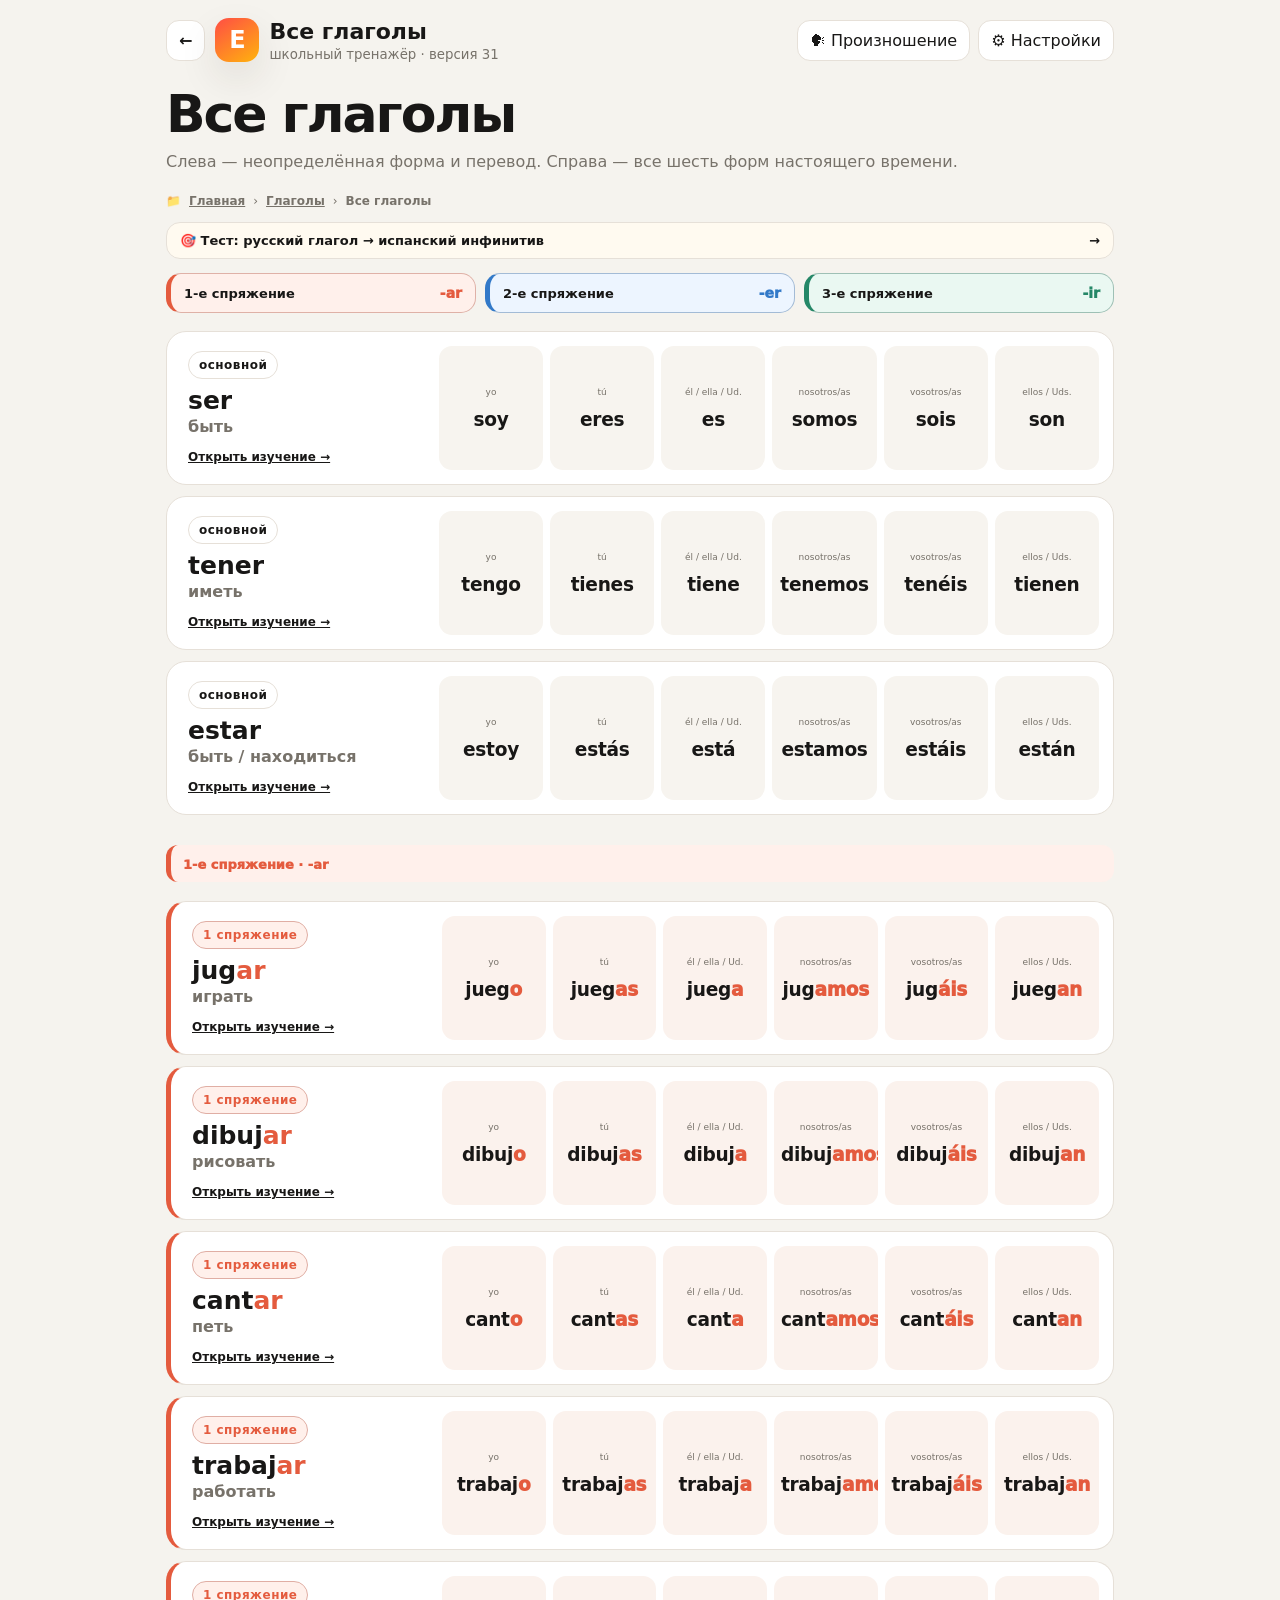
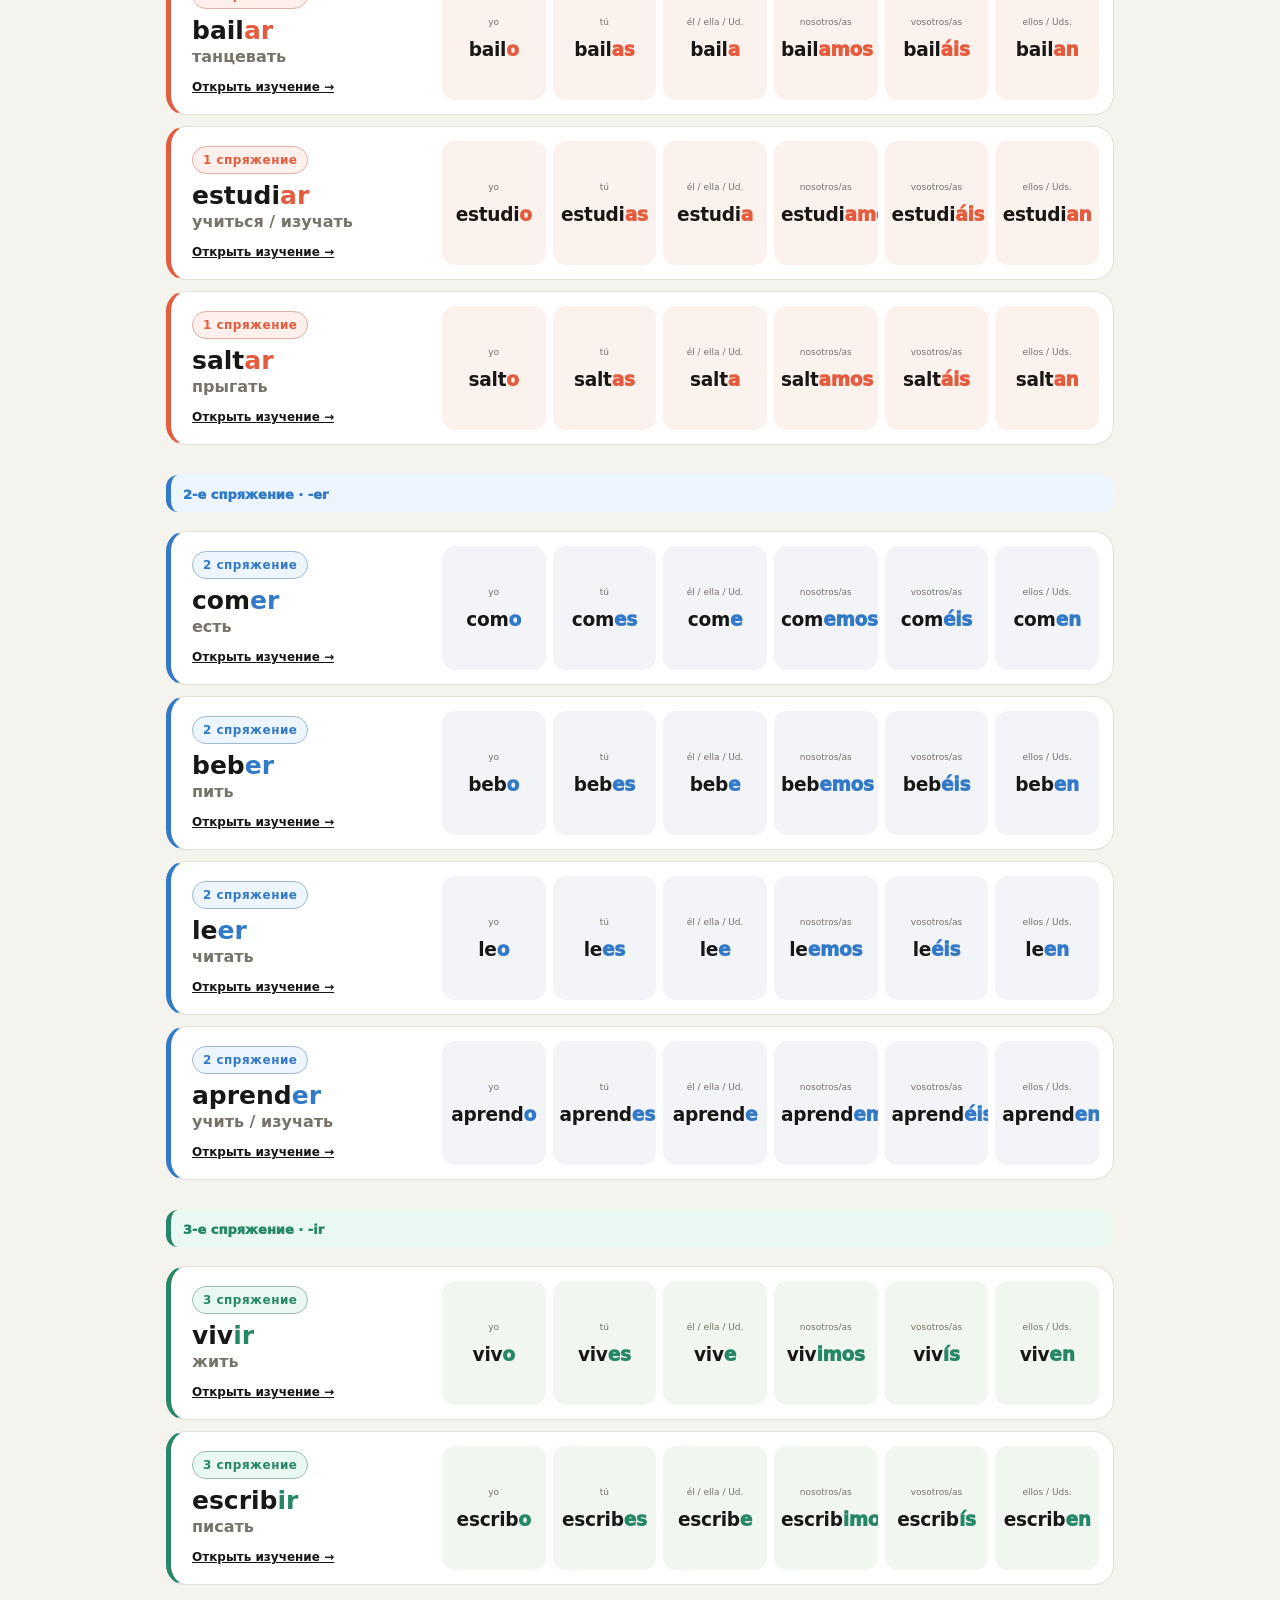
==== all-verbs.html @ 51bdb715 "мой дом 3" ====
<!doctype html><html lang="ru"><head><meta charset="utf-8"><meta name="viewport" content="width=device-width,initial-scale=1,viewport-fit=cover"><title>Все глаголы — Español</title><link rel="stylesheet" href="styles-v31.css"><link rel="manifest" href="manifest.webmanifest"><meta name="theme-color" content="#f5f3ee"><meta name="mobile-web-app-capable" content="yes"><meta name="apple-mobile-web-app-capable" content="yes"><meta name="apple-mobile-web-app-title" content="Espanol"><link rel="apple-touch-icon" href="icon-192.png"><link rel="icon" href="icon-192.png"><script>if("serviceWorker" in navigator&&(location.protocol==="https:"||location.hostname==="localhost"))addEventListener("load",function(){navigator.serviceWorker.register("sw.js").catch(function(){})});</script></head><body>
<div class="shell">
<header class="appbar"><div class="appbar-left"><a class="ghostbtn back" href="verbs.html">←</a><div class="logo">E</div><div class="appbar-title"><h1>Все глаголы</h1><small>школьный тренажёр · версия 31</small></div></div><div class="appbar-actions"><a class="iconbtn" href="pronunciation.html">🗣 Произношение</a><a class="iconbtn" href="settings.html">⚙ Настройки</a></div></header>
<h1 class="page-title">Все глаголы</h1>
<p class="page-sub">Слева — неопределённая форма и перевод. Справа — все шесть форм настоящего времени.</p>
<div class="folder-back-note">📁 <a href="index.html">Главная</a><span>›</span><a href="verbs.html">Глаголы</a><span>›</span><b>Все глаголы</b></div><a class="verb-test-mini-link" href="verb-infinitive-test.html">🎯 Тест: русский глагол → испанский инфинитив <span>→</span></a>
<nav class="conj-quick-nav" aria-label="Быстрый переход по спряжениям">
  <a class="conj-jump conj-1" href="#conj-1"><b>1-е спряжение</b><span>-ar</span></a>
  <a class="conj-jump conj-2" href="#conj-2"><b>2-е спряжение</b><span>-er</span></a>
  <a class="conj-jump conj-3" href="#conj-3"><b>3-е спряжение</b><span>-ir</span></a>
</nav>
<section class="all-verbs-table" id="allVerbs"></section>
</div><div id="toast" class="toast"></div>
<script src="data-v31.js"></script><script src="common-v31.js"></script><script>
const ORDER=['ser','tener','estar','jugar','dibujar','cantar','trabajar','bailar','estudiar','saltar','comer','beber','leer','aprender','vivir','escribir'];
const PRON=['yo','tú','él / ella / Ud.','nosotros/as','vosotros/as','ellos / Uds.'];
const ENDINGS={1:['o','as','a','amos','áis','an'],2:['o','es','e','emos','éis','en'],3:['o','es','e','imos','ís','en']};
function formMarkup(t,w,i){
  const endings=ENDINGS[t.conjugation];if(!endings)return w.form;
  const e=endings[i]||'';if(!e||!w.form.endsWith(e))return w.form;
  return w.form.slice(0,-e.length)+`<span class="verb-ending">${e}</span>`;
}
function infinitiveMarkup(t){
  const inf=t.infinitive||t.id;
  if(!t.conjugation||inf.length<3)return inf;
  const ending=inf.slice(-2),stem=inf.slice(0,-2);
  return `${stem}<span class="infinitive-ending">${ending}</span>`;
}
const SEEN_CONJ=new Set();
const CONJ_NAMES={1:'1-е спряжение · -ar',2:'2-е спряжение · -er',3:'3-е спряжение · -ir'};
function row(t){
  const forms=t.words.slice(0,6);
  const conjClass=t.conjugation?`conj-${t.conjugation}`:'conj-main';
  let group='';
  if(t.conjugation&&!SEEN_CONJ.has(t.conjugation)){
    SEEN_CONJ.add(t.conjugation);
    group=`<div class="conj-section-marker ${conjClass}" id="conj-${t.conjugation}"><span>${CONJ_NAMES[t.conjugation]}</span></div>`;
  }
  return `${group}<article class="all-verb-row ${conjClass}"><div class="all-verb-left"><span class="verb-overview-badge">${t.conjugation?`${t.conjugation} спряжение`:'основной'}</span><h2>${infinitiveMarkup(t)}</h2><p>${t.infinitiveRu||t.title}</p><a href="trainer.html?topic=${t.id}&mode=verbOverview">Открыть изучение →</a></div><div class="all-verb-forms">${forms.map((w,i)=>`<div class="all-verb-form"><small>${PRON[i]}</small><b>${formMarkup(t,w,i)}</b></div>`).join('')}</div></article>`;
}
document.querySelector('#allVerbs').innerHTML=ORDER.map(id=>TOPICS[id]).filter(Boolean).map(row).join('');
</script></body></html>
---- styles-v31.css ----
:root{
  --bg:#f5f3ee; --panel:#fff; --text:#181716; --muted:#77726a; --line:#e6e0d8;
  --accent:#ff5b38; --accent2:#ffad13; --ok:#168b55; --bad:#cf3e37;
  --shadow:0 16px 38px rgba(47,38,25,.10);
}
*{box-sizing:border-box}
html,body{margin:0;min-height:100%;background:var(--bg);color:var(--text);font-family:Inter,ui-sans-serif,system-ui,-apple-system,BlinkMacSystemFont,"Segoe UI",sans-serif}
button,input,select{font:inherit}button{cursor:pointer}.hidden{display:none!important}
.shell{max-width:980px;margin:0 auto;padding:18px 16px 48px}
.appbar{display:flex;align-items:center;justify-content:space-between;gap:12px;margin-bottom:22px}
.appbar-left{display:flex;align-items:center;gap:10px;min-width:0}.appbar-title{min-width:0}.appbar h1{font-size:22px;margin:0;white-space:nowrap;overflow:hidden;text-overflow:ellipsis}.appbar small{display:block;color:var(--muted);margin-top:3px}
.logo{width:44px;height:44px;border-radius:14px;background:linear-gradient(145deg,#ff4d45,#ffb30d);display:grid;place-items:center;color:#fff;font-weight:900;font-size:24px;box-shadow:var(--shadow)}
.iconbtn,.ghostbtn{border:1px solid var(--line);background:var(--panel);border-radius:13px;padding:10px 12px;color:var(--text);text-decoration:none;display:inline-flex;align-items:center;justify-content:center;gap:7px}.iconbtn:hover,.ghostbtn:hover{transform:translateY(-1px)}
.back{font-weight:800}.page-title{margin:8px 0 6px;font-size:clamp(30px,7vw,52px);letter-spacing:-.04em}.page-sub{color:var(--muted);margin:0 0 24px;line-height:1.5}
.topic-grid{display:grid;grid-template-columns:repeat(2,1fr);gap:14px}.topic-card{display:flex;flex-direction:column;min-height:260px;padding:20px;border-radius:26px;background:var(--panel);border:1px solid var(--line);box-shadow:0 8px 22px rgba(0,0,0,.05);text-decoration:none;color:inherit;transition:.18s}.topic-card:hover{transform:translateY(-4px);box-shadow:var(--shadow)}
.topic-icon{width:74px;height:74px;border-radius:22px;display:grid;place-items:center;font-size:37px;margin-bottom:28px}.topic-card h2{font-size:25px;margin:0 0 5px}.topic-card p{color:var(--muted);margin:0;line-height:1.4}.topic-meta{margin-top:auto;padding-top:20px;font-size:13px;color:var(--muted);display:flex;justify-content:space-between}.topic-meta b{color:var(--text)}
.colors-icon{background:linear-gradient(135deg,#ff6b5b,#ffcf45,#68cf78,#6aa8ff)}.days-icon{background:#e7f0ff}.months-icon{background:#fff0dd}.ser-icon{background:#eee9ff}.conversations-icon{background:#e4f8f0}.school-icon{background:#ffe7ec}.adjectives-icon{background:#e9f7eb}.numerals-icon{background:#e7ecff}.tener-icon{background:#e3f5ef}.animals-icon{background:#fff0df}
.quick-stats{display:grid;grid-template-columns:repeat(4,1fr);gap:10px;margin-top:18px}.stat{background:var(--panel);border:1px solid var(--line);border-radius:18px;padding:14px}.stat b{font-size:22px;display:block}.stat span{font-size:12px;color:var(--muted)}

.topic-switcher{display:flex;align-items:center;justify-content:space-between;gap:14px;background:var(--panel);border:1px solid var(--line);border-radius:20px;padding:12px 14px;margin:-5px 0 14px;box-shadow:0 5px 16px rgba(0,0,0,.04)}
.topic-switcher-label{display:flex;flex-direction:column;gap:2px;flex:0 0 auto}.topic-switcher-label b{font-size:14px}.topic-switcher-label span{font-size:11px;color:var(--muted)}
.topic-switch-buttons{display:flex;gap:7px;overflow:auto;scrollbar-width:none}.topic-switch-buttons::-webkit-scrollbar{display:none}
.topic-switch{white-space:nowrap;text-decoration:none;color:var(--text);border:1px solid var(--line);background:#f8f6f2;border-radius:13px;padding:10px 12px;font-weight:800;transition:.15s}
.topic-switch:hover{transform:translateY(-1px);background:#fff}.topic-switch.active{background:#171717;color:#fff;border-color:#171717;box-shadow:0 6px 14px rgba(0,0,0,.14)}
.topic-cta{margin-top:16px;background:#171717;color:#fff;border-radius:13px;padding:11px 13px;font-weight:850;text-align:center}

.modebar{display:flex;gap:8px;overflow:auto;padding:2px 0 12px;scrollbar-width:none}.modebar::-webkit-scrollbar{display:none}.mode-tab{flex:0 0 auto;border:1px solid var(--line);background:var(--panel);border-radius:14px;padding:10px 13px;font-weight:800}.mode-tab.active{background:#171717;color:#fff;border-color:#171717}
.workspace{background:var(--panel);border:1px solid var(--line);border-radius:28px;box-shadow:var(--shadow);padding:18px;min-height:560px}.workspace-head{display:flex;justify-content:space-between;align-items:flex-start;gap:12px;margin-bottom:14px}.workspace-head h2{margin:0;font-size:23px}.subtle{color:var(--muted);font-size:13px}.progress{height:8px;background:#efebe5;border-radius:99px;overflow:hidden;margin-bottom:16px}.progress>div{height:100%;background:linear-gradient(90deg,var(--accent),var(--accent2));width:0;transition:.25s}
.study-layout{display:grid;grid-template-columns:minmax(0,1fr) 270px;gap:16px}.flashcard{border:1px solid var(--line);border-radius:25px;overflow:hidden;min-height:410px;display:flex;flex-direction:column}.visual{flex:1;min-height:270px;display:grid;place-items:center;position:relative;background:#f4f0e9}.visual-emoji{font-size:90px;filter:drop-shadow(0 8px 12px rgba(0,0,0,.08))}.visual-big{font-size:clamp(58px,12vw,110px);font-weight:900;letter-spacing:-.07em;color:#27231e}.visual-word{font-size:clamp(34px,7vw,72px);letter-spacing:-.045em;text-align:center;padding:24px;overflow-wrap:anywhere}.badge{position:absolute;top:14px;left:14px;background:rgba(255,255,255,.86);padding:7px 10px;border-radius:11px;font-weight:800;font-size:12px}.card-copy{padding:20px;display:flex;justify-content:space-between;align-items:flex-end;gap:12px}.es{font-size:clamp(38px,8vw,65px);font-weight:950;letter-spacing:-.05em;line-height:.95}.ru{font-size:18px;color:var(--muted);margin-top:8px}.speak{width:62px;height:62px;border:0;border-radius:20px;background:#171717;color:#fff;font-size:26px}.controls{display:grid;grid-template-columns:1fr 1fr;gap:9px;margin-top:10px}.btn{border:0;border-radius:15px;padding:13px 14px;font-weight:850}.btn.primary{background:#171717;color:#fff}.btn.good{background:#e7f6ed;color:#0a7546}.btn.soft{background:#f1eee8;color:#302d29}.btn.warn{background:#fff0e8;color:#b94325}
.side{border:1px solid var(--line);background:#fbfaf7;border-radius:22px;padding:15px}.side h3{margin:0 0 10px;font-size:16px}.side label{display:block;font-size:12px;color:var(--muted);margin:12px 0 6px}.side select,.side input[type=range]{width:100%}.side select{padding:10px;border:1px solid var(--line);border-radius:11px;background:white}.check{display:flex!important;align-items:center;gap:8px;color:var(--text)!important;font-size:13px!important}
.quiz{max-width:700px;margin:0 auto}.prompt{text-align:center;margin:12px 0 22px}.prompt-visual{width:min(280px,78vw);height:210px;border-radius:25px;display:grid;place-items:center;margin:0 auto 15px;border:1px solid var(--line);background:#f3efe7;box-shadow:0 7px 20px rgba(0,0,0,.06)}.prompt-visual strong{font-size:clamp(44px,11vw,82px);letter-spacing:-.05em}.prompt-word{font-size:clamp(40px,9vw,72px);font-weight:950;letter-spacing:-.05em}.options{display:grid;grid-template-columns:1fr 1fr;gap:10px}.option{border:1px solid var(--line);border-radius:16px;background:#fff;padding:16px 14px;font-weight:800;text-align:left}.option.correct{background:#e7f6ed;border-color:#74c99c;color:#086b40}.option.wrong{background:#fdebea;border-color:#e89b96;color:#a52e28}.option:disabled{cursor:default}.feedback{min-height:31px;text-align:center;margin-top:13px;font-weight:800}.feedback.ok{color:var(--ok)}.feedback.bad{color:var(--bad)}
.audio-wrap,.dict-wrap,.empty{text-align:center;max-width:640px;margin:30px auto}.audio-big{width:104px;height:104px;border:0;border-radius:32px;background:#171717;color:white;font-size:42px;box-shadow:var(--shadow)}.dict-input{width:100%;padding:16px;border-radius:16px;border:2px solid var(--line);font-size:24px;text-align:center;outline:none}.dict-input:focus{border-color:#ff9b83}.choice-grid{display:grid;grid-template-columns:repeat(2,1fr);gap:10px;margin-top:20px}.choice{border:1px solid var(--line);background:#fff;border-radius:16px;padding:18px;font-weight:800}.color-choice{aspect-ratio:1.25;border:4px solid white;border-radius:20px;box-shadow:0 5px 15px rgba(0,0,0,.12);outline:1px solid rgba(0,0,0,.08)}.choice.wrong{background:#fdebea;border-color:#e89b96;color:#a52e28;animation:wrongShake .28s ease}.choice.correct{background:#e7f6ed;border-color:#74c99c;color:#086b40}.color-choice.wrong{outline:4px solid #d83b35;animation:wrongShake .28s ease}.color-choice.correct{outline:4px solid #168a53}@keyframes wrongShake{0%,100%{transform:translateX(0)}25%{transform:translateX(-5px)}75%{transform:translateX(5px)}}
.speed-head{text-align:center;margin-bottom:14px}.speed-head b{font-size:45px}.match-grid{display:grid;grid-template-columns:repeat(4,1fr);gap:9px}.match-card{min-height:92px;border:1px solid var(--line);border-radius:16px;background:#fff;padding:8px;font-weight:850;display:grid;place-items:center;text-align:center}.match-card.selected{outline:4px solid #ffb69f}.match-card.matched{pointer-events:none}
.settings-card{background:var(--panel);border:1px solid var(--line);border-radius:24px;padding:18px;margin-bottom:14px;box-shadow:0 7px 20px rgba(0,0,0,.04)}.settings-card h2{margin:0 0 5px}.settings-card p{margin:0 0 15px;color:var(--muted)}.settings-actions{display:flex;gap:8px;flex-wrap:wrap;margin:10px 0 15px}.dict-list{display:grid;grid-template-columns:1fr 1fr;gap:8px}.word-row{display:grid;grid-template-columns:auto auto 1fr auto;align-items:center;gap:10px;border:1px solid var(--line);border-radius:14px;padding:10px;background:#fff}.word-row.off{opacity:.48}.dot{width:25px;height:25px;border-radius:8px;border:1px solid rgba(0,0,0,.08)}.word-main b{display:block}.word-main span{font-size:12px;color:var(--muted)}.switch{position:relative;width:42px;height:24px}.switch input{opacity:0;width:0;height:0}.slider{position:absolute;inset:0;background:#c9c5be;border-radius:99px;transition:.2s}.slider:before{content:"";position:absolute;width:18px;height:18px;left:3px;top:3px;background:#fff;border-radius:50%;transition:.2s}.switch input:checked+.slider{background:#171717}.switch input:checked+.slider:before{transform:translateX(18px)}
.toast{position:fixed;left:50%;bottom:22px;transform:translate(-50%,18px);opacity:0;background:#171717;color:#fff;padding:11px 15px;border-radius:13px;transition:.2s;pointer-events:none;z-index:20}.toast.show{opacity:1;transform:translate(-50%,0)}
@media(max-width:780px){.topic-switcher{display:block}.topic-switcher-label{margin-bottom:9px}.topic-switch-buttons{width:100%}.topic-switch{flex:1 0 auto;text-align:center}.topic-grid{grid-template-columns:1fr}.topic-card{min-height:190px}.topic-icon{margin-bottom:18px}.study-layout{grid-template-columns:1fr}.side{order:-1}.quick-stats{grid-template-columns:1fr 1fr}.dict-list{grid-template-columns:1fr}.match-grid{grid-template-columns:repeat(3,1fr)}}
@media(max-width:520px){.shell{padding:12px 10px 36px}.appbar{margin-bottom:15px}.appbar small{display:none}.page-title{font-size:35px}.workspace{padding:13px;border-radius:22px;min-height:500px}.options,.choice-grid{grid-template-columns:1fr}.match-grid{grid-template-columns:repeat(3,1fr)}.mode-tab{padding:9px 11px}.visual{min-height:240px}.card-copy{padding:16px}.settings-card{padding:13px}}


/* SER grammar topic */
.grammar-visual{background:linear-gradient(145deg,#f3efff,#faf8ff)}
.grammar-pair{display:flex;align-items:center;justify-content:center;gap:18px;flex-wrap:wrap;padding:32px;text-align:center}
.grammar-pair span{font-size:clamp(30px,7vw,58px);font-weight:850;letter-spacing:-.04em}
.grammar-pair i{font-size:32px;color:#9187a8;font-style:normal}
.grammar-pair strong{font-size:clamp(46px,10vw,82px);font-weight:950;color:#684cc4;letter-spacing:-.05em}
.ser-main{font-size:clamp(30px,6.3vw,54px);line-height:1.02}
.ser-form{color:#684cc4}
.examples{border-top:1px solid var(--line);background:#fbf9ff;padding:16px 20px 18px}
.examples-title{font-size:11px;font-weight:900;text-transform:uppercase;letter-spacing:.08em;color:#8b829b;margin-bottom:8px}
.example{display:grid;grid-template-columns:1fr 1fr;gap:10px;padding:8px 0;border-top:1px dashed #e4deef}
.example:first-of-type{border-top:0}.example b{font-size:15px}.example span{font-size:14px;color:var(--muted)}
.grammar-prompt{background:linear-gradient(145deg,#f3efff,#faf8ff);height:auto;min-height:190px;padding:22px;display:flex;flex-direction:column;justify-content:center}
.grammar-pronoun{font-size:clamp(32px,8vw,58px);font-weight:950;letter-spacing:-.045em;line-height:1.02}
.grammar-ru{font-size:16px;color:var(--muted);margin-top:10px}
.grammar-option{text-align:center;font-size:clamp(24px,5vw,34px);color:#5f43bd}
.ser-choice{display:flex;flex-direction:column;gap:5px;text-align:center}.ser-choice b{font-size:17px}.ser-choice span{font-size:25px;color:#684cc4;font-weight:950}
.grammar-match{font-size:16px}.grammar-match:nth-child(n){overflow-wrap:anywhere}
.ser-rule{margin-top:18px;padding:13px;border-radius:14px;background:#f0ecfb;display:flex;flex-direction:column;gap:5px}.ser-rule b{font-size:14px}.ser-rule span{font-size:12px;line-height:1.45;color:#625a70}
.grammar-chip{min-width:74px;max-width:105px;padding:6px 7px;border-radius:9px;background:#f0ecfb;color:#5f43bd;font-size:10px;font-weight:850;text-align:center;line-height:1.15}
.text-dot{display:grid;place-items:center;background:#f0ede7;font-size:9px;font-weight:900;overflow:hidden}
@media(max-width:520px){.example{grid-template-columns:1fr;gap:3px}.grammar-pair{gap:10px;padding:22px 12px}.grammar-chip{min-width:58px;max-width:78px;font-size:9px}.word-row{gap:7px}}

/* v7 interaction feedback */
.example{grid-template-columns:1fr auto;align-items:center;gap:10px}
.example-copy{display:grid;grid-template-columns:1fr 1fr;gap:10px;align-items:center}
.example-speak{width:38px;height:38px;border:1px solid var(--line);border-radius:12px;background:#fff;display:grid;place-items:center;font-size:17px;box-shadow:0 3px 10px rgba(0,0,0,.04)}
.example-speak:hover{transform:translateY(-1px)}
.test-examples{margin-top:16px;border:1px solid #e4deef;border-radius:18px;overflow:hidden;text-align:left}
.wrong-input{border-color:#d83b35!important;background:#fff2f1;animation:wrongShake .28s ease}
.match-card.matched{opacity:1;pointer-events:none;outline:4px solid #168a53;border-color:#168a53;background:#edf9f2;color:#086b40;box-shadow:0 0 0 2px rgba(22,138,83,.08)}
.match-card.pair-wrong{outline:4px solid #d83b35;border-color:#d83b35;background:#fff0ef;animation:wrongShake .28s ease}
.match-color{display:block;width:100%;height:100%;min-height:72px;border-radius:11px;border:1px solid rgba(0,0,0,.08)}
.color-match-card{padding:7px;background:#fff}
.color-match-card.matched .match-color{box-shadow:inset 0 0 0 2px rgba(255,255,255,.8)}
.match-actions{text-align:center;margin-top:14px}
@media(max-width:520px){.example-copy{grid-template-columns:1fr;gap:3px}.example{grid-template-columns:1fr auto}.example-speak{width:42px;height:42px}}
.test-next{text-align:center;margin-top:12px}


/* v8: top/right navigation and pronunciation practice */
.appbar-actions{display:flex;gap:8px;align-items:center;flex-wrap:wrap;justify-content:flex-end}
.workspace-head-right{display:flex;align-items:flex-end;gap:10px;flex-direction:column;min-width:max-content}
.workspace-actions{display:flex;gap:7px;align-items:center;justify-content:flex-end;flex-wrap:wrap}
.head-nav{border:1px solid var(--line);border-radius:13px;padding:10px 13px;font-weight:850;background:#f5f2ec;color:var(--text)}
.head-nav.primary{background:#171717;color:#fff;border-color:#171717}.head-nav.secondary{background:#f3f0ea}
.pronunciation-home{margin:0 0 16px;display:grid;grid-template-columns:auto 1fr auto;gap:16px;align-items:center;text-decoration:none;color:inherit;background:linear-gradient(135deg,#171717,#34302b);color:#fff;border-radius:25px;padding:18px 20px;box-shadow:var(--shadow)}
.pronunciation-home-icon{width:66px;height:66px;border-radius:20px;background:rgba(255,255,255,.12);display:grid;place-items:center;font-size:34px}.pronunciation-home h2{margin:3px 0 4px;font-size:25px}.pronunciation-home p{margin:0;color:rgba(255,255,255,.72);line-height:1.4}.pronunciation-home .eyebrow{font-size:10px;font-weight:900;letter-spacing:.11em;color:#ffc969}.pronunciation-arrow{font-size:31px;font-weight:900}
.pronunciation-workspace{min-height:600px}.pronounce-card{max-width:760px;margin:28px auto 0;text-align:center;border:1px solid var(--line);border-radius:27px;padding:30px 26px;background:linear-gradient(180deg,#fff,#fbfaf7);box-shadow:0 7px 20px rgba(0,0,0,.045)}
.pronounce-meta{display:flex;justify-content:center;gap:8px;align-items:center;margin-bottom:26px}.pronounce-meta span,.pronounce-meta b{font-size:11px;padding:7px 10px;border-radius:99px;background:#f1eee8}.pronounce-meta b{text-transform:uppercase;letter-spacing:.06em;color:#6f675e}
.pronounce-target{font-size:clamp(36px,7.5vw,68px);line-height:1.08;font-weight:950;letter-spacing:-.045em;overflow-wrap:anywhere}.pronounce-translation{font-size:14px;color:var(--muted);margin-top:12px;min-height:20px}
.pronounce-actions{display:grid;grid-template-columns:1fr 1fr;gap:12px;max-width:520px;margin:30px auto 0}.pronounce-listen,.pronounce-mic{border:0;border-radius:19px;padding:16px;font-weight:900;font-size:17px}.pronounce-listen{background:#f0ede7;color:#282522}.pronounce-mic{background:#171717;color:#fff}.pronounce-mic.recording{background:#c73d36;box-shadow:0 0 0 7px rgba(199,61,54,.13);animation:micPulse 1s ease-in-out infinite}.pronounce-mic.disabled{opacity:.4;cursor:not-allowed}
.speech-status{margin:22px auto 0;font-size:14px;font-weight:800;min-height:22px}.speech-status.listening{color:#9c4e00}.speech-status.ok{color:var(--ok)}.speech-status.bad{color:var(--bad)}.recognized{font-size:12px;color:var(--muted);margin-top:6px;min-height:18px}
@keyframes micPulse{50%{transform:scale(1.025)}}
@media(max-width:620px){.appbar-actions{gap:5px}.appbar-actions .iconbtn{font-size:12px;padding:9px}.workspace-head{align-items:stretch}.workspace-head-right{align-items:flex-end}.workspace-actions{width:100%}.head-nav{min-height:44px}.pronunciation-home{grid-template-columns:auto 1fr;padding:15px}.pronunciation-arrow{display:none}.pronunciation-home-icon{width:56px;height:56px}.pronounce-card{margin-top:16px;padding:24px 14px}.pronounce-actions{grid-template-columns:1fr}.pronounce-listen,.pronounce-mic{min-height:54px}}

/* v9: pronunciation practice filters */
.pron-settings{margin:16px 0 22px;border:1px solid var(--line);border-radius:24px;background:#fbfaf7;padding:18px;box-shadow:0 8px 25px rgba(0,0,0,.045)}
.pron-settings.hidden{display:none}.pron-settings-head{display:flex;justify-content:space-between;gap:16px;align-items:flex-start;margin-bottom:16px}.pron-settings-head h3{margin:0 0 4px;font-size:21px}.pron-settings-head p{margin:0;color:var(--muted);font-size:13px}.settings-close{border:0;background:#eeeae3;width:36px;height:36px;border-radius:12px;font-size:24px;line-height:1;color:#554f48}
.pron-settings-grid{display:grid;grid-template-columns:1fr 1.05fr;gap:16px}.pron-setting-group{border:1px solid var(--line);border-radius:18px;background:white;padding:14px}.pron-group-title{display:flex;align-items:center;justify-content:space-between;gap:10px;margin-bottom:11px}.mini-actions{display:flex;gap:6px}.mini-actions button{border:1px solid var(--line);background:#f6f3ed;border-radius:10px;padding:7px 9px;font-size:11px;font-weight:800}
.pron-topic-options{display:grid;grid-template-columns:1fr 1fr;gap:8px}.pron-topic-check{display:grid;grid-template-columns:auto auto 1fr;align-items:center;gap:8px;border:1px solid var(--line);border-radius:14px;padding:10px;cursor:pointer}.pron-topic-check:has(input:checked){border-color:#9d8af0;background:#f7f4ff}.pron-topic-check input{width:18px;height:18px}.pron-topic-icon{font-size:22px}.pron-topic-check b{display:block;font-size:13px}.pron-topic-check small{display:block;font-size:10px;color:var(--muted);margin-top:2px}
.pron-content-options{display:grid;gap:8px}.pron-radio{display:grid;grid-template-columns:auto 1fr;gap:10px;align-items:flex-start;border:1px solid var(--line);border-radius:14px;padding:11px;cursor:pointer}.pron-radio:has(input:checked){border-color:#ff9d88;background:#fff6f2}.pron-radio input{width:18px;height:18px;margin-top:1px}.pron-radio b{display:block;font-size:13px}.pron-radio small{display:block;color:var(--muted);font-size:11px;line-height:1.35;margin-top:3px}
.pron-settings-summary{display:flex;align-items:center;justify-content:space-between;gap:12px;margin-top:14px;padding-top:14px;border-top:1px solid var(--line)}.pron-settings-summary span{font-size:12px;color:var(--muted);font-weight:700}
@media(max-width:760px){.pron-settings-grid{grid-template-columns:1fr}.pron-topic-options{grid-template-columns:1fr 1fr}.pron-settings-summary{align-items:stretch;flex-direction:column}.pron-settings-summary .head-nav{width:100%}}
@media(max-width:430px){.pron-topic-options{grid-template-columns:1fr}.pron-settings{padding:13px}.pron-setting-group{padding:11px}.mini-actions button{padding:6px 7px}}


/* v9.1: conversations + school */
.pron-hint{display:block;margin-top:9px;font-size:15px;font-weight:750;letter-spacing:0;color:var(--muted);line-height:1.2}
.conversation-main{font-size:clamp(27px,5.8vw,50px);line-height:1.04;overflow-wrap:anywhere}
.topic-card .conversations-icon,.topic-card .school-icon,.topic-card .adjectives-icon,.topic-card .numerals-icon,.topic-card .animals-icon{font-size:35px}
@media(max-width:520px){
  .conversation-main{font-size:clamp(25px,8vw,40px)}
}


/* v9.2: voice controls in card footer + integrated pronunciation checking */
.study-single{max-width:780px;margin:0 auto}
.quiz-card-shell{max-width:820px;margin:0 auto}
.voice-footer{border-top:1px solid var(--line);margin-top:18px;padding:15px 16px 14px;background:#faf8f4;border-radius:0 0 22px 22px}
.flashcard>.voice-footer{margin-top:0;border-radius:0;background:#faf8f4}
.voice-footer-title{display:flex;justify-content:space-between;align-items:baseline;gap:12px;margin-bottom:12px}.voice-footer-title b{font-size:13px}.voice-footer-title span{font-size:11px;color:var(--muted);text-align:right}
.voice-settings-row{display:grid;grid-template-columns:minmax(180px,1.25fr) minmax(180px,1fr) auto;gap:12px;align-items:end}.voice-field{display:flex;flex-direction:column;gap:6px;font-size:11px;color:var(--muted);font-weight:750}.voice-field select{width:100%;min-width:0;padding:9px 10px;border:1px solid var(--line);border-radius:11px;background:#fff;color:var(--text)}.voice-field input[type=range]{width:100%}.voice-auto{display:flex;align-items:center;gap:7px;font-size:12px;color:var(--text);padding-bottom:8px;white-space:nowrap}
.pron-check-row{display:flex;gap:8px;margin-top:13px}.pron-check-listen,.pron-check-mic{border:1px solid var(--line);border-radius:13px;padding:11px 13px;font-weight:850;background:#fff;color:var(--text)}.pron-check-mic{background:#171717;color:#fff;border-color:#171717}.pron-check-listen:disabled,.pron-check-mic:disabled{opacity:.38;cursor:not-allowed}.pron-check-mic.recording{background:#c73d36;border-color:#c73d36;box-shadow:0 0 0 6px rgba(199,61,54,.12);animation:micPulse 1s ease-in-out infinite}
.pron-check-status{min-height:18px;margin-top:10px;font-size:12px;font-weight:750;color:var(--muted)}.pron-check-status.listening{color:#9c4e00}.pron-check-status.ok{color:var(--ok)}.pron-check-status.bad{color:var(--bad)}.pron-check-recognized{min-height:16px;margin-top:3px;font-size:11px;color:var(--muted)}
.audio-wrap>.voice-footer,.dict-wrap>.voice-footer{margin-left:-0px;margin-right:-0px}
@media(max-width:780px){.voice-settings-row{grid-template-columns:1fr 1fr}.voice-auto{grid-column:1/-1}.study-layout{display:block}.side{display:none}}
@media(max-width:560px){.voice-footer{padding:13px 12px}.voice-footer-title{display:block}.voice-footer-title span{display:block;text-align:left;margin-top:4px}.voice-settings-row{grid-template-columns:1fr}.voice-auto{grid-column:auto;padding:2px 0}.pron-check-row{display:grid;grid-template-columns:1fr 1fr}.pron-check-listen,.pron-check-mic{min-height:46px;padding:10px 8px;font-size:12px}}


/* School object illustrations */
.school-svg{width:1.15em;height:1.15em;display:inline-block;vertical-align:-.14em;overflow:visible}
.visual-big .school-svg,.prompt-visual .school-svg{width:min(150px,38vw);height:min(150px,38vw);vertical-align:middle}
.text-dot .school-svg{width:26px;height:26px;vertical-align:middle}


/* v17: folder "Глаголы" */
.topic-grid{display:block}
.topic-section-grid{display:grid;grid-template-columns:repeat(3,minmax(0,1fr));gap:14px}
.topic-folder{margin-top:22px;padding:18px;border:1px solid var(--line);border-radius:24px;background:#f9f7f2}
.topic-folder-head{display:flex;align-items:center;gap:12px;margin-bottom:14px}
.topic-folder-head h2{margin:1px 0 3px;font-size:22px}
.topic-folder-head p{margin:0;color:var(--muted);font-size:13px}
.topic-folder-icon{width:48px;height:48px;border-radius:15px;background:#eee9ff;display:grid;place-items:center;font-size:24px;flex:0 0 auto}
.verb-grid{display:grid;grid-template-columns:repeat(2,minmax(0,1fr));gap:14px}
.topic-switch-group-label{align-self:center;padding:7px 8px;font-size:10px;font-weight:900;letter-spacing:.08em;text-transform:uppercase;color:var(--muted)}
@media(max-width:850px){.topic-section-grid{grid-template-columns:repeat(2,minmax(0,1fr))}}
@media(max-width:560px){.topic-section-grid,.verb-grid{grid-template-columns:1fr}.topic-folder{padding:14px;border-radius:20px}}


/* v19: hierarchical verb folder */
.estar-icon{background:#e7f2ff}.verb-practice-icon{background:#fff0e8}
.topic-grid{display:block}
.topic-section-grid{display:grid;grid-template-columns:repeat(3,minmax(0,1fr));gap:14px}
.topic-folder-card{margin-top:22px;display:grid;grid-template-columns:auto 1fr auto;align-items:center;gap:16px;text-decoration:none;color:inherit;border:1px solid var(--line);border-radius:24px;background:#f9f7f2;padding:20px;box-shadow:0 7px 20px rgba(0,0,0,.035);transition:.18s}
.topic-folder-card:hover{transform:translateY(-2px);box-shadow:var(--shadow)}
.topic-folder-copy h2{margin:1px 0 5px;font-size:24px}.topic-folder-copy p{margin:0 0 11px;color:var(--muted);font-size:13px}.topic-folder-arrow{font-size:30px;font-weight:700}
.verb-folder-grid{display:grid;grid-template-columns:repeat(3,minmax(0,1fr));gap:14px;margin-bottom:18px}
.nested-folder{border:1px solid var(--line);border-radius:24px;background:#f9f7f2;overflow:hidden;margin-top:18px}
.nested-folder>summary{list-style:none;cursor:pointer;display:grid;grid-template-columns:auto 1fr auto;align-items:center;gap:12px;padding:17px 18px}.nested-folder>summary::-webkit-details-marker{display:none}
.nested-folder>summary b{display:block;font-size:19px}.nested-folder>summary small{display:block;color:var(--muted);margin-top:3px}.nested-folder-icon{width:44px;height:44px;border-radius:14px;background:#fff0e8;display:grid;place-items:center;font-size:23px}.nested-folder-arrow{font-size:22px;transition:.2s}.nested-folder[open] .nested-folder-arrow{transform:rotate(180deg)}.nested-folder-content{padding:0 18px 18px}.nested-folder-content .topic-card{max-width:520px}
.folder-back-note{display:flex;align-items:center;gap:8px;color:var(--muted);font-size:12px;margin:-4px 0 14px}.folder-back-note a{color:inherit;font-weight:800}
@media(max-width:850px){.topic-section-grid,.verb-folder-grid{grid-template-columns:repeat(2,minmax(0,1fr))}}
@media(max-width:560px){.topic-section-grid,.verb-folder-grid{grid-template-columns:1fr}.topic-folder-card{grid-template-columns:auto 1fr;padding:15px}.topic-folder-arrow{display:none}.nested-folder>summary{padding:14px}.nested-folder-content{padding:0 14px 14px}}


/* v21: all-six-forms study mode for verbs */
.verb-overview{max-width:820px;margin:10px auto 0}
.verb-overview-top{display:flex;align-items:center;justify-content:space-between;gap:18px;padding:18px;border:1px solid var(--line);border-radius:22px;background:#fbfaf7;margin-bottom:12px}
.verb-overview-top h3{font-size:25px;margin:7px 0 5px}.verb-overview-top p{margin:0;color:var(--muted);line-height:1.45}
.verb-overview-badge{display:inline-flex;border:1px solid var(--line);background:#fff;border-radius:999px;padding:6px 10px;font-size:12px;font-weight:900;letter-spacing:.04em}
.verb-speak-all{flex:0 0 auto;border:0;border-radius:16px;background:#171717;color:#fff;padding:14px 17px;font-weight:900;display:inline-flex;align-items:center;gap:7px;min-height:50px}
.verb-form-grid{display:grid;grid-template-columns:repeat(3,minmax(0,1fr));gap:10px}
.verb-form-card{position:relative;min-width:0;border:1px solid var(--line);border-radius:20px;background:#fff;padding:16px;box-shadow:0 5px 15px rgba(0,0,0,.035)}
.verb-form-num{position:absolute;right:11px;top:10px;color:#aaa39a;font-size:11px;font-weight:900}.verb-form-pronoun{display:block;color:var(--muted);font-size:12px;font-weight:800;line-height:1.25;padding-right:22px;min-height:30px}
.verb-form-card strong{display:block;font-size:clamp(27px,4vw,38px);letter-spacing:-.04em;margin:8px 0 3px;overflow-wrap:anywhere}.verb-form-card small{color:var(--muted)}
.verb-audio-order{margin-top:12px;border-radius:16px;background:#f3efe8;padding:12px 14px;font-size:13px;line-height:1.5;overflow-wrap:anywhere}
@media(max-width:620px){
  .verb-overview{margin-top:4px}.verb-overview-top{align-items:stretch;flex-direction:column;padding:14px;border-radius:18px;gap:12px}.verb-overview-top h3{font-size:21px}.verb-speak-all{width:100%;justify-content:center}
  .verb-form-grid{grid-template-columns:repeat(2,minmax(0,1fr));gap:8px}.verb-form-card{padding:13px 11px;border-radius:16px}.verb-form-pronoun{font-size:10px;min-height:27px;padding-right:16px}.verb-form-card strong{font-size:26px}.verb-audio-order{font-size:12px}
  .modebar{margin-left:-2px;margin-right:-2px;padding-bottom:10px}.mode-tab{min-height:42px}
}
@media(max-width:360px){.verb-form-card strong{font-size:23px}.verb-form-card{padding:12px 9px}.verb-form-pronoun{font-size:9px}}


/* v22: first-conjugation subsection and highlighted endings */
.verb-section{margin-bottom:18px}.verb-section-head{margin:0 0 11px}.verb-section-head h2{margin:3px 0 0;font-size:21px}
.first-conj-folder .nested-folder-icon{background:#e9f2ff}.first-conj-note{margin:0 0 12px;padding:11px 13px;border-radius:14px;background:#fff;border:1px solid var(--line);font-size:13px;color:var(--muted)}
.first-conj-note b{color:var(--text)}.first-conj-note span{color:var(--accent);font-weight:950}.first-conj-grid{margin-bottom:0}
.verb-ending{color:var(--accent);font-weight:950}.ending-help{display:inline;font-weight:850;color:var(--accent)}
.ser-main .verb-ending,.grammar-pair .verb-ending,.verb-form-card .verb-ending{color:var(--accent)}
@media(max-width:620px){.first-conj-note{font-size:12px;line-height:1.55}.first-conj-grid{grid-template-columns:1fr}.verb-section-head h2{font-size:19px}}


/* v23: new vocabulary topics */
.furniture-icon{background:#f4eadc}.prepositions-icon{background:#e7f2f8}
.topic-card .furniture-icon,.topic-card .prepositions-icon{font-size:35px}

/* Preposition diagrams */
.prep-visual{background:linear-gradient(180deg,#f8fbfd,#eef4f6);display:grid;place-items:center}
.prep-svg{width:min(180px,85%);height:auto;display:block}
.prompt-visual.prep-visual .prep-svg{width:min(260px,88%)}

/* Numerals: sequential learning mode */
.number-overview{max-width:960px;margin:10px auto 0}
.number-overview-top{display:flex;align-items:center;justify-content:space-between;gap:18px;padding:18px;border:1px solid var(--line);border-radius:22px;background:#fbfaf7;margin-bottom:12px}
.number-overview-top h3{font-size:25px;margin:7px 0 5px}.number-overview-top p{margin:0;color:var(--muted);line-height:1.45}
.number-grid{display:grid;grid-template-columns:repeat(6,minmax(0,1fr));gap:8px}
.number-cell{border:1px solid var(--line);border-radius:15px;background:#fff;padding:11px 8px;text-align:center;min-width:0}
.number-cell b{display:block;font-size:21px}.number-cell span{display:block;margin-top:4px;color:var(--muted);font-weight:800;font-size:12px;overflow-wrap:anywhere}

/* Verbs directory */
.all-verbs-link{display:grid;grid-template-columns:auto 1fr auto;align-items:center;gap:12px;margin:14px 0 18px;padding:14px 16px;border:1px solid var(--line);border-radius:18px;background:#fff;text-decoration:none;color:inherit}
.all-verbs-link>span{font-size:25px}.all-verbs-link b{display:block}.all-verbs-link small{display:block;color:var(--muted);margin-top:3px}.all-verbs-link>strong{font-size:24px}
.second-conj-folder .nested-folder-icon{background:#eaf7ec}.third-conj-folder .nested-folder-icon{background:#fff0df}

.all-verbs-table{display:grid;gap:11px;margin-top:16px}
.all-verb-row{display:grid;grid-template-columns:minmax(180px,.85fr) minmax(0,2.3fr);gap:14px;border:1px solid var(--line);background:#fff;border-radius:20px;padding:14px}
.all-verb-left{padding:5px 7px}.all-verb-left h2{font-size:25px;margin:7px 0 2px;text-transform:lowercase}.all-verb-left p{margin:0 0 10px;color:var(--muted);font-weight:750}.all-verb-left a{font-size:12px;font-weight:850;color:var(--text)}
.all-verb-forms{display:grid;grid-template-columns:repeat(6,minmax(0,1fr));gap:7px}
.all-verb-form{min-width:0;border-radius:13px;background:#f7f4ef;padding:10px 7px;text-align:center;display:flex;flex-direction:column;justify-content:center}
.all-verb-form small{font-size:9px;color:var(--muted);line-height:1.15;min-height:22px}.all-verb-form b{font-size:clamp(15px,1.8vw,22px);overflow-wrap:anywhere}

/* v23 mobile */
@media(max-width:820px){
  .number-grid{grid-template-columns:repeat(4,minmax(0,1fr))}
  .all-verb-row{grid-template-columns:1fr}.all-verb-left{display:grid;grid-template-columns:auto 1fr auto;align-items:center;gap:8px}.all-verb-left .verb-overview-badge{grid-row:1/3}.all-verb-left h2{margin:0}.all-verb-left p{margin:0}.all-verb-left a{grid-column:1/-1}
  .all-verb-forms{grid-template-columns:repeat(3,minmax(0,1fr))}
}
@media(max-width:560px){
  .number-overview-top{align-items:stretch;flex-direction:column;padding:14px}.number-overview-top .verb-speak-all{width:100%;justify-content:center}
  .number-grid{grid-template-columns:repeat(3,minmax(0,1fr));gap:6px}.number-cell{padding:9px 5px}.number-cell b{font-size:18px}.number-cell span{font-size:10px}
  .all-verbs-link{grid-template-columns:auto 1fr;padding:12px}.all-verbs-link>strong{display:none}
  .all-verb-row{padding:11px;border-radius:17px}.all-verb-left{grid-template-columns:auto 1fr}.all-verb-left .verb-overview-badge{grid-row:auto}.all-verb-left h2{font-size:22px}.all-verb-left p{grid-column:1/-1}.all-verb-forms{grid-template-columns:repeat(2,minmax(0,1fr));gap:6px}.all-verb-form{padding:9px 5px}.all-verb-form b{font-size:20px}
  .prep-svg{width:min(165px,92%)}
}


/* v24: numerals — 0 separately, then strict rows of five */
.number-zero-row{display:flex;justify-content:flex-start;margin:0 0 10px}
.number-zero-row .number-cell{width:min(150px,100%)}
.number-five-rows{display:grid;gap:8px}
.number-five-row{display:grid;grid-template-columns:repeat(5,minmax(0,1fr));gap:8px}
.number-cell{position:relative;transition:transform .16s ease,box-shadow .16s ease,border-color .16s ease,background .16s ease}
.number-cell em{display:block;margin-top:5px;font-size:8px;line-height:1.1;font-style:normal;font-weight:900;text-transform:uppercase;letter-spacing:.04em;color:#a34b2d}
.number-cell.decade-number{background:#fff0e5;border-color:#e5a17f;box-shadow:inset 0 0 0 1px rgba(205,100,55,.08)}
.number-cell.decade-number b,.number-cell.decade-number span{color:#a84728}
.number-cell.is-speaking{z-index:2;transform:translateY(-2px) scale(1.035);background:#fff8cf;border-color:#d9ad28;box-shadow:0 0 0 3px rgba(226,183,54,.2),0 8px 22px rgba(75,58,18,.14)}
.number-cell.is-speaking b{color:#7b5a00}
.verb-speak-all.speaking{opacity:.88}
@media(max-width:560px){
  .number-five-row{grid-template-columns:repeat(5,minmax(0,1fr));gap:4px}
  .number-zero-row{margin-bottom:7px}
  .number-zero-row .number-cell{width:20%}
  .number-cell{padding:8px 3px;border-radius:12px}
  .number-cell b{font-size:17px}
  .number-cell span{font-size:9px;line-height:1.1;overflow-wrap:anywhere}
  .number-cell em{font-size:6px;letter-spacing:0}
}


/* v25: interactive numeral playback */
.number-cell{font:inherit;color:inherit;appearance:none;-webkit-appearance:none;width:100%;cursor:pointer}
.number-cell:hover{border-color:#b9a98e;box-shadow:0 4px 12px rgba(54,45,30,.08)}
.number-cell:focus-visible{outline:3px solid rgba(72,112,190,.28);outline-offset:2px}
.number-cell.is-speaking{cursor:pointer}
.verb-speak-all.speaking{cursor:pointer}

/* v25: conjugation colors on the unified verbs page */
.all-verb-row.conj-1{--conj-color:#e45b3e;--conj-soft:#fff0eb;border-left:5px solid var(--conj-color)}
.all-verb-row.conj-2{--conj-color:#3279c8;--conj-soft:#edf5ff;border-left:5px solid var(--conj-color)}
.all-verb-row.conj-3{--conj-color:#258767;--conj-soft:#eaf8f2;border-left:5px solid var(--conj-color)}
.all-verb-row.conj-1 .verb-overview-badge,
.all-verb-row.conj-2 .verb-overview-badge,
.all-verb-row.conj-3 .verb-overview-badge{color:var(--conj-color);border-color:color-mix(in srgb,var(--conj-color) 36%,#ddd);background:var(--conj-soft)}
.all-verb-row.conj-1 .infinitive-ending,
.all-verb-row.conj-2 .infinitive-ending,
.all-verb-row.conj-3 .infinitive-ending,
.all-verb-row.conj-1 .verb-ending,
.all-verb-row.conj-2 .verb-ending,
.all-verb-row.conj-3 .verb-ending{color:var(--conj-color)}
.all-verb-row.conj-1 .all-verb-form,
.all-verb-row.conj-2 .all-verb-form,
.all-verb-row.conj-3 .all-verb-form{background:color-mix(in srgb,var(--conj-soft) 48%,#f7f4ef)}

/* Keep every conjugated form on a single line */
.all-verb-form{overflow:hidden}
.all-verb-form b{
  display:block;
  white-space:nowrap;
  word-break:normal;
  overflow-wrap:normal;
  hyphens:none;
  font-size:clamp(14px,1.45vw,20px);
  letter-spacing:-.015em;
}
.all-verb-form .verb-ending{white-space:nowrap}
.all-verb-left h2{white-space:nowrap;word-break:normal;overflow-wrap:normal}
.infinitive-ending{white-space:nowrap}
.verb-form-card strong{white-space:nowrap;word-break:normal;overflow-wrap:normal;font-size:clamp(20px,3.2vw,34px)}

@media(max-width:1050px) and (min-width:821px){
  .all-verb-row{grid-template-columns:minmax(160px,.72fr) minmax(0,2.6fr);gap:10px}
  .all-verb-forms{gap:5px}
  .all-verb-form{padding:9px 4px}
  .all-verb-form b{font-size:14px}
  .all-verb-form small{font-size:8px}
}
@media(max-width:560px){
  .all-verb-form b{font-size:17px;letter-spacing:-.02em}
}


/* v26: quick conjugation navigation */
html{scroll-behavior:smooth}
.conj-quick-nav{display:grid;grid-template-columns:repeat(3,minmax(0,1fr));gap:9px;margin:14px 0 18px}
.conj-jump{--conj-color:#777;--conj-soft:#f5f5f5;display:flex;align-items:center;justify-content:space-between;gap:10px;text-decoration:none;color:var(--text);border:1px solid color-mix(in srgb,var(--conj-color) 34%,#ddd);border-left:5px solid var(--conj-color);border-radius:15px;padding:11px 13px;background:var(--conj-soft);transition:.16s}
.conj-jump:hover{transform:translateY(-1px);box-shadow:0 5px 15px rgba(0,0,0,.06)}
.conj-jump b{font-size:13px}.conj-jump span{font-size:14px;font-weight:950;color:var(--conj-color)}
.conj-jump.conj-1,.conj-section-marker.conj-1{--conj-color:#e45b3e;--conj-soft:#fff0eb}
.conj-jump.conj-2,.conj-section-marker.conj-2{--conj-color:#3279c8;--conj-soft:#edf5ff}
.conj-jump.conj-3,.conj-section-marker.conj-3{--conj-color:#258767;--conj-soft:#eaf8f2}
.conj-section-marker{scroll-margin-top:16px;margin:19px 0 8px;border-left:5px solid var(--conj-color);border-radius:12px;background:var(--conj-soft);padding:9px 12px}
.conj-section-marker span{font-size:13px;font-weight:950;color:var(--conj-color)}

/* v26: individual verb pages use exactly the same conjugation palette */
body.verb-conj-1{--verb-conj-color:#e45b3e;--verb-conj-soft:#fff0eb}
body.verb-conj-2{--verb-conj-color:#3279c8;--verb-conj-soft:#edf5ff}
body.verb-conj-3{--verb-conj-color:#258767;--verb-conj-soft:#eaf8f2}

body.verb-conj-1 .verb-ending,
body.verb-conj-2 .verb-ending,
body.verb-conj-3 .verb-ending,
body.verb-conj-1 .ending-help,
body.verb-conj-2 .ending-help,
body.verb-conj-3 .ending-help{color:var(--verb-conj-color)!important}

body.verb-conj-1 .ser-form,
body.verb-conj-2 .ser-form,
body.verb-conj-3 .ser-form{color:var(--text)}

body.verb-conj-1 .verb-overview-badge,
body.verb-conj-2 .verb-overview-badge,
body.verb-conj-3 .verb-overview-badge{color:var(--verb-conj-color);border-color:color-mix(in srgb,var(--verb-conj-color) 35%,#ddd);background:var(--verb-conj-soft)}

body.verb-conj-1 .verb-form-card,
body.verb-conj-2 .verb-form-card,
body.verb-conj-3 .verb-form-card{border-color:color-mix(in srgb,var(--verb-conj-color) 18%,var(--line));background:color-mix(in srgb,var(--verb-conj-soft) 38%,#fff)}

body.verb-conj-1 .grammar-option .verb-ending,
body.verb-conj-2 .grammar-option .verb-ending,
body.verb-conj-3 .grammar-option .verb-ending,
body.verb-conj-1 .ser-choice .verb-ending,
body.verb-conj-2 .ser-choice .verb-ending,
body.verb-conj-3 .ser-choice .verb-ending,
body.verb-conj-1 .grammar-match .verb-ending,
body.verb-conj-2 .grammar-match .verb-ending,
body.verb-conj-3 .grammar-match .verb-ending{color:var(--verb-conj-color)!important}

@media(max-width:560px){
  .conj-quick-nav{grid-template-columns:1fr;gap:6px}
  .conj-jump{padding:9px 11px}
}


/* v27: global infinitive test */
.verb-tools-grid{display:grid;grid-template-columns:1fr 1fr;gap:10px;margin:14px 0 18px}
.verb-tools-grid .all-verbs-link{margin:0;height:100%}
.verb-inf-test-link{background:#fffaf0}
.verb-test-mini-link{display:flex;align-items:center;justify-content:space-between;gap:10px;margin:10px 0 14px;padding:10px 13px;border:1px solid var(--line);border-radius:14px;background:#fffaf0;color:var(--text);font-weight:850;text-decoration:none;font-size:13px}
.verb-inf-test-shell{max-width:920px;margin:18px auto 0}
.verb-inf-test-head{display:flex;justify-content:space-between;gap:18px;align-items:flex-start;margin-bottom:12px}
.verb-inf-test-head h1{font-size:clamp(26px,5vw,40px);margin:7px 0 5px;letter-spacing:-.035em}
.verb-inf-test-head p{margin:0;color:var(--muted);line-height:1.5;max-width:650px}
.verb-inf-counter{flex:0 0 auto;min-width:72px;padding:9px 11px;border:1px solid var(--line);border-radius:14px;background:#fff;text-align:center;font-weight:950}
.verb-inf-progress{margin:0 0 14px}.verb-inf-progress>div{height:100%;background:#171717;transition:width .2s}
.verb-inf-question{border:1px solid var(--line);border-radius:25px;background:#fff;padding:22px;box-shadow:0 8px 25px rgba(0,0,0,.04)}
.verb-inf-prompt{text-align:center;padding:12px 8px 22px}
.verb-inf-russian{font-size:clamp(34px,8vw,64px);font-weight:950;line-height:1.02;letter-spacing:-.05em;margin:8px 0}
.verb-inf-note{font-size:12px;color:var(--muted);font-weight:800}
.verb-inf-options{display:grid;grid-template-columns:repeat(3,minmax(0,1fr));gap:9px}
.verb-inf-option{--conj-color:#555;--conj-soft:#f7f4ef;min-height:72px;border:1px solid color-mix(in srgb,var(--conj-color) 24%,var(--line));border-radius:16px;background:var(--conj-soft);font:inherit;font-size:clamp(20px,3vw,28px);font-weight:950;letter-spacing:-.025em;color:var(--text);cursor:pointer;transition:.14s}
.verb-inf-option.conj-1{--conj-color:#e45b3e;--conj-soft:#fff0eb}
.verb-inf-option.conj-2{--conj-color:#3279c8;--conj-soft:#edf5ff}
.verb-inf-option.conj-3{--conj-color:#258767;--conj-soft:#eaf8f2}
.verb-inf-option .infinitive-ending{color:var(--conj-color)}
.verb-inf-option:hover:not(:disabled){transform:translateY(-1px);border-color:var(--conj-color);box-shadow:0 5px 15px rgba(0,0,0,.055)}
.verb-inf-option.wrong{background:#fff0ee!important;border-color:#d85b50!important;animation:verbInfShake .18s linear 2}
.verb-inf-option.correct{background:#edf8ef!important;border-color:#62a972!important;box-shadow:0 0 0 3px rgba(73,147,88,.12)}
.verb-inf-option:disabled{cursor:default}
.verb-inf-feedback{min-height:28px;margin-top:12px;text-align:center;font-weight:850}
@keyframes verbInfShake{0%,100%{transform:translateX(0)}50%{transform:translateX(5px)}}
@media(max-width:720px){
  .verb-tools-grid{grid-template-columns:1fr}
  .verb-inf-test-head{align-items:stretch;flex-direction:column}.verb-inf-counter{align-self:flex-end}
  .verb-inf-options{grid-template-columns:repeat(2,minmax(0,1fr))}
}
@media(max-width:440px){
  .verb-inf-question{padding:14px;border-radius:20px}
  .verb-inf-options{grid-template-columns:1fr 1fr;gap:6px}
  .verb-inf-option{min-height:61px;font-size:18px;padding:8px 5px}
}


/* v28: Mi casa */
.home-icon{background:#fff0e7}
.topic-card .home-icon{font-size:35px}


/* v31: Mi casa continuous learning */
.home-overview{max-width:1000px;margin:10px auto 0}
.home-overview-grid{display:grid;grid-template-columns:repeat(3,minmax(0,1fr));gap:9px}
.home-overview-card{position:relative;min-width:0;min-height:112px;border:1px solid var(--line);border-radius:18px;background:#fff;padding:16px 34px 14px 14px;text-align:left;font:inherit;color:inherit;cursor:pointer;transition:.15s}
.home-overview-card:hover{transform:translateY(-1px);border-color:#d4a087;box-shadow:0 5px 16px rgba(0,0,0,.05)}
.home-overview-card strong{display:block;font-size:20px;line-height:1.15;overflow-wrap:anywhere}
.home-overview-card small{display:block;margin-top:7px;color:var(--muted);font-size:12px;line-height:1.35}
.home-overview-card i{position:absolute;right:12px;bottom:12px;font-style:normal}
.home-overview-num{position:absolute;right:11px;top:9px;color:#aaa39a;font-size:10px;font-weight:900}
.home-overview-card.is-phrase{grid-column:1/-1;min-height:auto;background:#fff6f3}
.home-overview-card.is-phrase strong{font-size:17px;line-height:1.45;padding-right:12px}
@media(max-width:760px){
  .home-overview-grid{grid-template-columns:repeat(2,minmax(0,1fr))}
}
@media(max-width:520px){
  .home-overview-top{align-items:stretch;flex-direction:column}
  .home-overview-top .verb-speak-all{width:100%;justify-content:center}
  .home-overview-grid{grid-template-columns:1fr 1fr;gap:6px}
  .home-overview-card{min-height:98px;padding:13px 28px 11px 11px;border-radius:15px}
  .home-overview-card strong{font-size:16px}
  .home-overview-card small{font-size:10px}
  .home-overview-card.is-phrase{grid-column:1/-1}
}
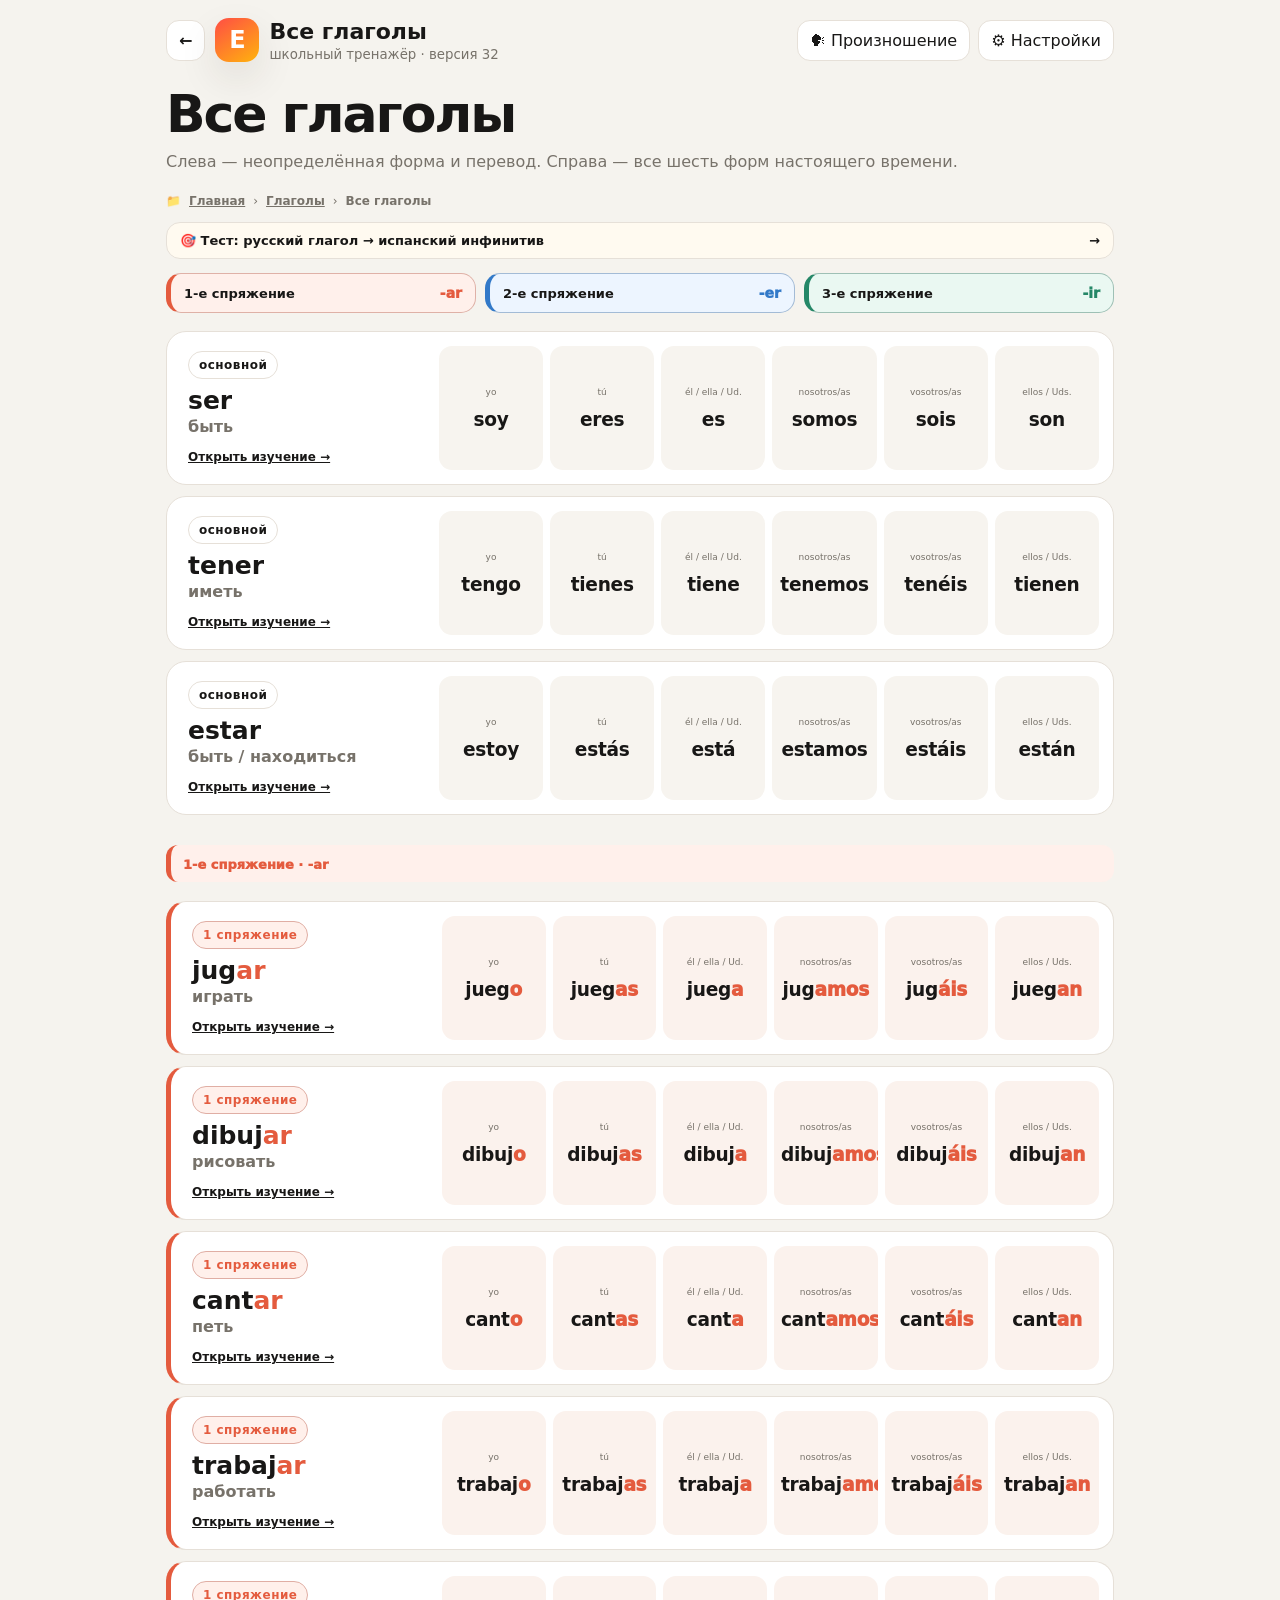
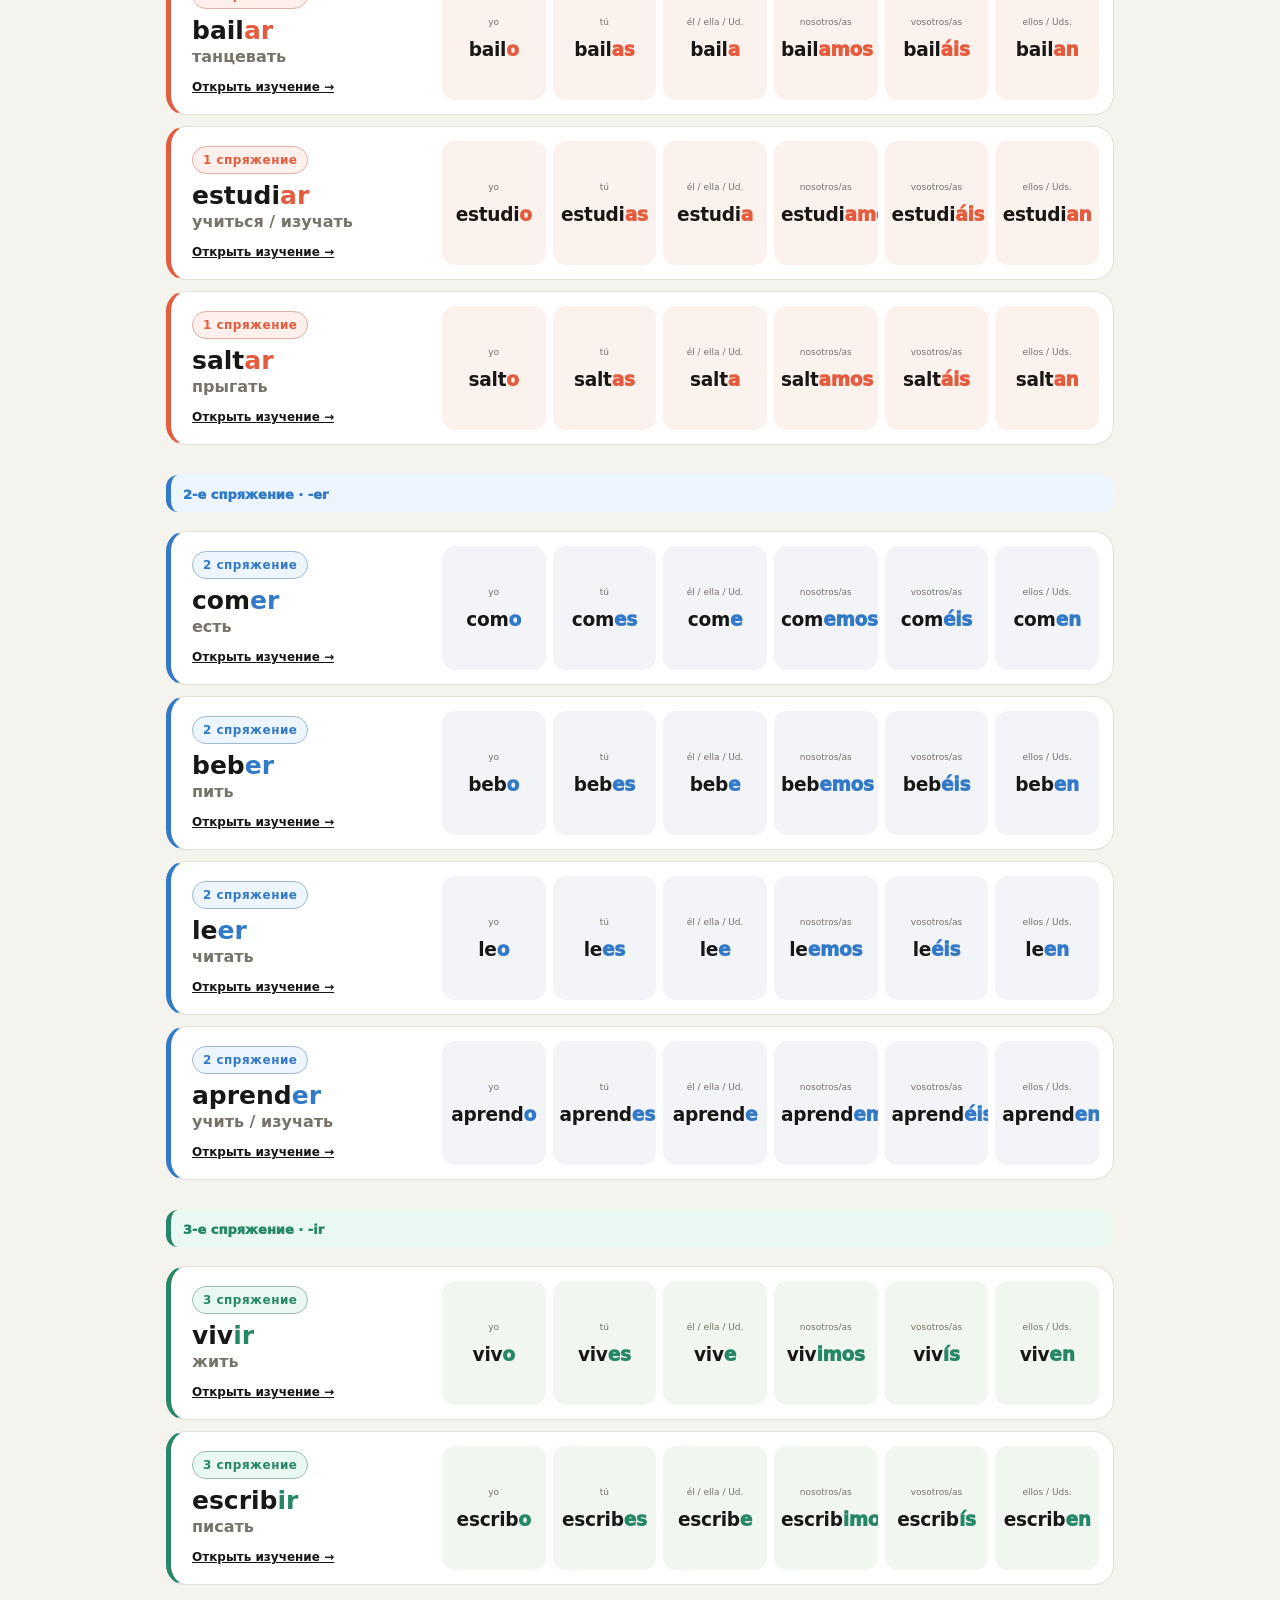
==== commit 4a6888f7: "мой дом 4" ====
--- a/all-verbs.html
+++ b/all-verbs.html
@@ -1,6 +1,6 @@
-<!doctype html><html lang="ru"><head><meta charset="utf-8"><meta name="viewport" content="width=device-width,initial-scale=1,viewport-fit=cover"><title>Все глаголы — Español</title><link rel="stylesheet" href="styles-v31.css"><link rel="manifest" href="manifest.webmanifest"><meta name="theme-color" content="#f5f3ee"><meta name="mobile-web-app-capable" content="yes"><meta name="apple-mobile-web-app-capable" content="yes"><meta name="apple-mobile-web-app-title" content="Espanol"><link rel="apple-touch-icon" href="icon-192.png"><link rel="icon" href="icon-192.png"><script>if("serviceWorker" in navigator&&(location.protocol==="https:"||location.hostname==="localhost"))addEventListener("load",function(){navigator.serviceWorker.register("sw.js").catch(function(){})});</script></head><body>
+<!doctype html><html lang="ru"><head><meta charset="utf-8"><meta name="viewport" content="width=device-width,initial-scale=1,viewport-fit=cover"><title>Все глаголы — Español</title><link rel="stylesheet" href="styles-v32.css"><link rel="manifest" href="manifest.webmanifest"><meta name="theme-color" content="#f5f3ee"><meta name="mobile-web-app-capable" content="yes"><meta name="apple-mobile-web-app-capable" content="yes"><meta name="apple-mobile-web-app-title" content="Espanol"><link rel="apple-touch-icon" href="icon-192.png"><link rel="icon" href="icon-192.png"><script>if("serviceWorker" in navigator&&(location.protocol==="https:"||location.hostname==="localhost"))addEventListener("load",function(){navigator.serviceWorker.register("sw.js").catch(function(){})});</script></head><body>
 <div class="shell">
-<header class="appbar"><div class="appbar-left"><a class="ghostbtn back" href="verbs.html">←</a><div class="logo">E</div><div class="appbar-title"><h1>Все глаголы</h1><small>школьный тренажёр · версия 31</small></div></div><div class="appbar-actions"><a class="iconbtn" href="pronunciation.html">🗣 Произношение</a><a class="iconbtn" href="settings.html">⚙ Настройки</a></div></header>
+<header class="appbar"><div class="appbar-left"><a class="ghostbtn back" href="verbs.html">←</a><div class="logo">E</div><div class="appbar-title"><h1>Все глаголы</h1><small>школьный тренажёр · версия 32</small></div></div><div class="appbar-actions"><a class="iconbtn" href="pronunciation.html">🗣 Произношение</a><a class="iconbtn" href="settings.html">⚙ Настройки</a></div></header>
 <h1 class="page-title">Все глаголы</h1>
 <p class="page-sub">Слева — неопределённая форма и перевод. Справа — все шесть форм настоящего времени.</p>
 <div class="folder-back-note">📁 <a href="index.html">Главная</a><span>›</span><a href="verbs.html">Глаголы</a><span>›</span><b>Все глаголы</b></div><a class="verb-test-mini-link" href="verb-infinitive-test.html">🎯 Тест: русский глагол → испанский инфинитив <span>→</span></a>
@@ -11,7 +11,7 @@
 </nav>
 <section class="all-verbs-table" id="allVerbs"></section>
 </div><div id="toast" class="toast"></div>
-<script src="data-v31.js"></script><script src="common-v31.js"></script><script>
+<script src="data-v32.js"></script><script src="common-v32.js"></script><script>
 const ORDER=['ser','tener','estar','jugar','dibujar','cantar','trabajar','bailar','estudiar','saltar','comer','beber','leer','aprender','vivir','escribir'];
 const PRON=['yo','tú','él / ella / Ud.','nosotros/as','vosotros/as','ellos / Uds.'];
 const ENDINGS={1:['o','as','a','amos','áis','an'],2:['o','es','e','emos','éis','en'],3:['o','es','e','imos','ís','en']};
--- a/styles-v32.css
+++ b/styles-v32.css
@@ -0,0 +1,431 @@
+:root{
+  --bg:#f5f3ee; --panel:#fff; --text:#181716; --muted:#77726a; --line:#e6e0d8;
+  --accent:#ff5b38; --accent2:#ffad13; --ok:#168b55; --bad:#cf3e37;
+  --shadow:0 16px 38px rgba(47,38,25,.10);
+}
+*{box-sizing:border-box}
+html,body{margin:0;min-height:100%;background:var(--bg);color:var(--text);font-family:Inter,ui-sans-serif,system-ui,-apple-system,BlinkMacSystemFont,"Segoe UI",sans-serif}
+button,input,select{font:inherit}button{cursor:pointer}.hidden{display:none!important}
+.shell{max-width:980px;margin:0 auto;padding:18px 16px 48px}
+.appbar{display:flex;align-items:center;justify-content:space-between;gap:12px;margin-bottom:22px}
+.appbar-left{display:flex;align-items:center;gap:10px;min-width:0}.appbar-title{min-width:0}.appbar h1{font-size:22px;margin:0;white-space:nowrap;overflow:hidden;text-overflow:ellipsis}.appbar small{display:block;color:var(--muted);margin-top:3px}
+.logo{width:44px;height:44px;border-radius:14px;background:linear-gradient(145deg,#ff4d45,#ffb30d);display:grid;place-items:center;color:#fff;font-weight:900;font-size:24px;box-shadow:var(--shadow)}
+.iconbtn,.ghostbtn{border:1px solid var(--line);background:var(--panel);border-radius:13px;padding:10px 12px;color:var(--text);text-decoration:none;display:inline-flex;align-items:center;justify-content:center;gap:7px}.iconbtn:hover,.ghostbtn:hover{transform:translateY(-1px)}
+.back{font-weight:800}.page-title{margin:8px 0 6px;font-size:clamp(30px,7vw,52px);letter-spacing:-.04em}.page-sub{color:var(--muted);margin:0 0 24px;line-height:1.5}
+.topic-grid{display:grid;grid-template-columns:repeat(2,1fr);gap:14px}.topic-card{display:flex;flex-direction:column;min-height:260px;padding:20px;border-radius:26px;background:var(--panel);border:1px solid var(--line);box-shadow:0 8px 22px rgba(0,0,0,.05);text-decoration:none;color:inherit;transition:.18s}.topic-card:hover{transform:translateY(-4px);box-shadow:var(--shadow)}
+.topic-icon{width:74px;height:74px;border-radius:22px;display:grid;place-items:center;font-size:37px;margin-bottom:28px}.topic-card h2{font-size:25px;margin:0 0 5px}.topic-card p{color:var(--muted);margin:0;line-height:1.4}.topic-meta{margin-top:auto;padding-top:20px;font-size:13px;color:var(--muted);display:flex;justify-content:space-between}.topic-meta b{color:var(--text)}
+.colors-icon{background:linear-gradient(135deg,#ff6b5b,#ffcf45,#68cf78,#6aa8ff)}.days-icon{background:#e7f0ff}.months-icon{background:#fff0dd}.ser-icon{background:#eee9ff}.conversations-icon{background:#e4f8f0}.school-icon{background:#ffe7ec}.adjectives-icon{background:#e9f7eb}.numerals-icon{background:#e7ecff}.tener-icon{background:#e3f5ef}.animals-icon{background:#fff0df}
+.quick-stats{display:grid;grid-template-columns:repeat(4,1fr);gap:10px;margin-top:18px}.stat{background:var(--panel);border:1px solid var(--line);border-radius:18px;padding:14px}.stat b{font-size:22px;display:block}.stat span{font-size:12px;color:var(--muted)}
+
+.topic-switcher{display:flex;align-items:center;justify-content:space-between;gap:14px;background:var(--panel);border:1px solid var(--line);border-radius:20px;padding:12px 14px;margin:-5px 0 14px;box-shadow:0 5px 16px rgba(0,0,0,.04)}
+.topic-switcher-label{display:flex;flex-direction:column;gap:2px;flex:0 0 auto}.topic-switcher-label b{font-size:14px}.topic-switcher-label span{font-size:11px;color:var(--muted)}
+.topic-switch-buttons{display:flex;gap:7px;overflow:auto;scrollbar-width:none}.topic-switch-buttons::-webkit-scrollbar{display:none}
+.topic-switch{white-space:nowrap;text-decoration:none;color:var(--text);border:1px solid var(--line);background:#f8f6f2;border-radius:13px;padding:10px 12px;font-weight:800;transition:.15s}
+.topic-switch:hover{transform:translateY(-1px);background:#fff}.topic-switch.active{background:#171717;color:#fff;border-color:#171717;box-shadow:0 6px 14px rgba(0,0,0,.14)}
+.topic-cta{margin-top:16px;background:#171717;color:#fff;border-radius:13px;padding:11px 13px;font-weight:850;text-align:center}
+
+.modebar{display:flex;gap:8px;overflow:auto;padding:2px 0 12px;scrollbar-width:none}.modebar::-webkit-scrollbar{display:none}.mode-tab{flex:0 0 auto;border:1px solid var(--line);background:var(--panel);border-radius:14px;padding:10px 13px;font-weight:800}.mode-tab.active{background:#171717;color:#fff;border-color:#171717}
+.workspace{background:var(--panel);border:1px solid var(--line);border-radius:28px;box-shadow:var(--shadow);padding:18px;min-height:560px}.workspace-head{display:flex;justify-content:space-between;align-items:flex-start;gap:12px;margin-bottom:14px}.workspace-head h2{margin:0;font-size:23px}.subtle{color:var(--muted);font-size:13px}.progress{height:8px;background:#efebe5;border-radius:99px;overflow:hidden;margin-bottom:16px}.progress>div{height:100%;background:linear-gradient(90deg,var(--accent),var(--accent2));width:0;transition:.25s}
+.study-layout{display:grid;grid-template-columns:minmax(0,1fr) 270px;gap:16px}.flashcard{border:1px solid var(--line);border-radius:25px;overflow:hidden;min-height:410px;display:flex;flex-direction:column}.visual{flex:1;min-height:270px;display:grid;place-items:center;position:relative;background:#f4f0e9}.visual-emoji{font-size:90px;filter:drop-shadow(0 8px 12px rgba(0,0,0,.08))}.visual-big{font-size:clamp(58px,12vw,110px);font-weight:900;letter-spacing:-.07em;color:#27231e}.visual-word{font-size:clamp(34px,7vw,72px);letter-spacing:-.045em;text-align:center;padding:24px;overflow-wrap:anywhere}.badge{position:absolute;top:14px;left:14px;background:rgba(255,255,255,.86);padding:7px 10px;border-radius:11px;font-weight:800;font-size:12px}.card-copy{padding:20px;display:flex;justify-content:space-between;align-items:flex-end;gap:12px}.es{font-size:clamp(38px,8vw,65px);font-weight:950;letter-spacing:-.05em;line-height:.95}.ru{font-size:18px;color:var(--muted);margin-top:8px}.speak{width:62px;height:62px;border:0;border-radius:20px;background:#171717;color:#fff;font-size:26px}.controls{display:grid;grid-template-columns:1fr 1fr;gap:9px;margin-top:10px}.btn{border:0;border-radius:15px;padding:13px 14px;font-weight:850}.btn.primary{background:#171717;color:#fff}.btn.good{background:#e7f6ed;color:#0a7546}.btn.soft{background:#f1eee8;color:#302d29}.btn.warn{background:#fff0e8;color:#b94325}
+.side{border:1px solid var(--line);background:#fbfaf7;border-radius:22px;padding:15px}.side h3{margin:0 0 10px;font-size:16px}.side label{display:block;font-size:12px;color:var(--muted);margin:12px 0 6px}.side select,.side input[type=range]{width:100%}.side select{padding:10px;border:1px solid var(--line);border-radius:11px;background:white}.check{display:flex!important;align-items:center;gap:8px;color:var(--text)!important;font-size:13px!important}
+.quiz{max-width:700px;margin:0 auto}.prompt{text-align:center;margin:12px 0 22px}.prompt-visual{width:min(280px,78vw);height:210px;border-radius:25px;display:grid;place-items:center;margin:0 auto 15px;border:1px solid var(--line);background:#f3efe7;box-shadow:0 7px 20px rgba(0,0,0,.06)}.prompt-visual strong{font-size:clamp(44px,11vw,82px);letter-spacing:-.05em}.prompt-word{font-size:clamp(40px,9vw,72px);font-weight:950;letter-spacing:-.05em}.options{display:grid;grid-template-columns:1fr 1fr;gap:10px}.option{border:1px solid var(--line);border-radius:16px;background:#fff;padding:16px 14px;font-weight:800;text-align:left}.option.correct{background:#e7f6ed;border-color:#74c99c;color:#086b40}.option.wrong{background:#fdebea;border-color:#e89b96;color:#a52e28}.option:disabled{cursor:default}.feedback{min-height:31px;text-align:center;margin-top:13px;font-weight:800}.feedback.ok{color:var(--ok)}.feedback.bad{color:var(--bad)}
+.audio-wrap,.dict-wrap,.empty{text-align:center;max-width:640px;margin:30px auto}.audio-big{width:104px;height:104px;border:0;border-radius:32px;background:#171717;color:white;font-size:42px;box-shadow:var(--shadow)}.dict-input{width:100%;padding:16px;border-radius:16px;border:2px solid var(--line);font-size:24px;text-align:center;outline:none}.dict-input:focus{border-color:#ff9b83}.choice-grid{display:grid;grid-template-columns:repeat(2,1fr);gap:10px;margin-top:20px}.choice{border:1px solid var(--line);background:#fff;border-radius:16px;padding:18px;font-weight:800}.color-choice{aspect-ratio:1.25;border:4px solid white;border-radius:20px;box-shadow:0 5px 15px rgba(0,0,0,.12);outline:1px solid rgba(0,0,0,.08)}.choice.wrong{background:#fdebea;border-color:#e89b96;color:#a52e28;animation:wrongShake .28s ease}.choice.correct{background:#e7f6ed;border-color:#74c99c;color:#086b40}.color-choice.wrong{outline:4px solid #d83b35;animation:wrongShake .28s ease}.color-choice.correct{outline:4px solid #168a53}@keyframes wrongShake{0%,100%{transform:translateX(0)}25%{transform:translateX(-5px)}75%{transform:translateX(5px)}}
+.speed-head{text-align:center;margin-bottom:14px}.speed-head b{font-size:45px}.match-grid{display:grid;grid-template-columns:repeat(4,1fr);gap:9px}.match-card{min-height:92px;border:1px solid var(--line);border-radius:16px;background:#fff;padding:8px;font-weight:850;display:grid;place-items:center;text-align:center}.match-card.selected{outline:4px solid #ffb69f}.match-card.matched{pointer-events:none}
+.settings-card{background:var(--panel);border:1px solid var(--line);border-radius:24px;padding:18px;margin-bottom:14px;box-shadow:0 7px 20px rgba(0,0,0,.04)}.settings-card h2{margin:0 0 5px}.settings-card p{margin:0 0 15px;color:var(--muted)}.settings-actions{display:flex;gap:8px;flex-wrap:wrap;margin:10px 0 15px}.dict-list{display:grid;grid-template-columns:1fr 1fr;gap:8px}.word-row{display:grid;grid-template-columns:auto auto 1fr auto;align-items:center;gap:10px;border:1px solid var(--line);border-radius:14px;padding:10px;background:#fff}.word-row.off{opacity:.48}.dot{width:25px;height:25px;border-radius:8px;border:1px solid rgba(0,0,0,.08)}.word-main b{display:block}.word-main span{font-size:12px;color:var(--muted)}.switch{position:relative;width:42px;height:24px}.switch input{opacity:0;width:0;height:0}.slider{position:absolute;inset:0;background:#c9c5be;border-radius:99px;transition:.2s}.slider:before{content:"";position:absolute;width:18px;height:18px;left:3px;top:3px;background:#fff;border-radius:50%;transition:.2s}.switch input:checked+.slider{background:#171717}.switch input:checked+.slider:before{transform:translateX(18px)}
+.toast{position:fixed;left:50%;bottom:22px;transform:translate(-50%,18px);opacity:0;background:#171717;color:#fff;padding:11px 15px;border-radius:13px;transition:.2s;pointer-events:none;z-index:20}.toast.show{opacity:1;transform:translate(-50%,0)}
+@media(max-width:780px){.topic-switcher{display:block}.topic-switcher-label{margin-bottom:9px}.topic-switch-buttons{width:100%}.topic-switch{flex:1 0 auto;text-align:center}.topic-grid{grid-template-columns:1fr}.topic-card{min-height:190px}.topic-icon{margin-bottom:18px}.study-layout{grid-template-columns:1fr}.side{order:-1}.quick-stats{grid-template-columns:1fr 1fr}.dict-list{grid-template-columns:1fr}.match-grid{grid-template-columns:repeat(3,1fr)}}
+@media(max-width:520px){.shell{padding:12px 10px 36px}.appbar{margin-bottom:15px}.appbar small{display:none}.page-title{font-size:35px}.workspace{padding:13px;border-radius:22px;min-height:500px}.options,.choice-grid{grid-template-columns:1fr}.match-grid{grid-template-columns:repeat(3,1fr)}.mode-tab{padding:9px 11px}.visual{min-height:240px}.card-copy{padding:16px}.settings-card{padding:13px}}
+
+
+/* SER grammar topic */
+.grammar-visual{background:linear-gradient(145deg,#f3efff,#faf8ff)}
+.grammar-pair{display:flex;align-items:center;justify-content:center;gap:18px;flex-wrap:wrap;padding:32px;text-align:center}
+.grammar-pair span{font-size:clamp(30px,7vw,58px);font-weight:850;letter-spacing:-.04em}
+.grammar-pair i{font-size:32px;color:#9187a8;font-style:normal}
+.grammar-pair strong{font-size:clamp(46px,10vw,82px);font-weight:950;color:#684cc4;letter-spacing:-.05em}
+.ser-main{font-size:clamp(30px,6.3vw,54px);line-height:1.02}
+.ser-form{color:#684cc4}
+.examples{border-top:1px solid var(--line);background:#fbf9ff;padding:16px 20px 18px}
+.examples-title{font-size:11px;font-weight:900;text-transform:uppercase;letter-spacing:.08em;color:#8b829b;margin-bottom:8px}
+.example{display:grid;grid-template-columns:1fr 1fr;gap:10px;padding:8px 0;border-top:1px dashed #e4deef}
+.example:first-of-type{border-top:0}.example b{font-size:15px}.example span{font-size:14px;color:var(--muted)}
+.grammar-prompt{background:linear-gradient(145deg,#f3efff,#faf8ff);height:auto;min-height:190px;padding:22px;display:flex;flex-direction:column;justify-content:center}
+.grammar-pronoun{font-size:clamp(32px,8vw,58px);font-weight:950;letter-spacing:-.045em;line-height:1.02}
+.grammar-ru{font-size:16px;color:var(--muted);margin-top:10px}
+.grammar-option{text-align:center;font-size:clamp(24px,5vw,34px);color:#5f43bd}
+.ser-choice{display:flex;flex-direction:column;gap:5px;text-align:center}.ser-choice b{font-size:17px}.ser-choice span{font-size:25px;color:#684cc4;font-weight:950}
+.grammar-match{font-size:16px}.grammar-match:nth-child(n){overflow-wrap:anywhere}
+.ser-rule{margin-top:18px;padding:13px;border-radius:14px;background:#f0ecfb;display:flex;flex-direction:column;gap:5px}.ser-rule b{font-size:14px}.ser-rule span{font-size:12px;line-height:1.45;color:#625a70}
+.grammar-chip{min-width:74px;max-width:105px;padding:6px 7px;border-radius:9px;background:#f0ecfb;color:#5f43bd;font-size:10px;font-weight:850;text-align:center;line-height:1.15}
+.text-dot{display:grid;place-items:center;background:#f0ede7;font-size:9px;font-weight:900;overflow:hidden}
+@media(max-width:520px){.example{grid-template-columns:1fr;gap:3px}.grammar-pair{gap:10px;padding:22px 12px}.grammar-chip{min-width:58px;max-width:78px;font-size:9px}.word-row{gap:7px}}
+
+/* v7 interaction feedback */
+.example{grid-template-columns:1fr auto;align-items:center;gap:10px}
+.example-copy{display:grid;grid-template-columns:1fr 1fr;gap:10px;align-items:center}
+.example-speak{width:38px;height:38px;border:1px solid var(--line);border-radius:12px;background:#fff;display:grid;place-items:center;font-size:17px;box-shadow:0 3px 10px rgba(0,0,0,.04)}
+.example-speak:hover{transform:translateY(-1px)}
+.test-examples{margin-top:16px;border:1px solid #e4deef;border-radius:18px;overflow:hidden;text-align:left}
+.wrong-input{border-color:#d83b35!important;background:#fff2f1;animation:wrongShake .28s ease}
+.match-card.matched{opacity:1;pointer-events:none;outline:4px solid #168a53;border-color:#168a53;background:#edf9f2;color:#086b40;box-shadow:0 0 0 2px rgba(22,138,83,.08)}
+.match-card.pair-wrong{outline:4px solid #d83b35;border-color:#d83b35;background:#fff0ef;animation:wrongShake .28s ease}
+.match-color{display:block;width:100%;height:100%;min-height:72px;border-radius:11px;border:1px solid rgba(0,0,0,.08)}
+.color-match-card{padding:7px;background:#fff}
+.color-match-card.matched .match-color{box-shadow:inset 0 0 0 2px rgba(255,255,255,.8)}
+.match-actions{text-align:center;margin-top:14px}
+@media(max-width:520px){.example-copy{grid-template-columns:1fr;gap:3px}.example{grid-template-columns:1fr auto}.example-speak{width:42px;height:42px}}
+.test-next{text-align:center;margin-top:12px}
+
+
+/* v8: top/right navigation and pronunciation practice */
+.appbar-actions{display:flex;gap:8px;align-items:center;flex-wrap:wrap;justify-content:flex-end}
+.workspace-head-right{display:flex;align-items:flex-end;gap:10px;flex-direction:column;min-width:max-content}
+.workspace-actions{display:flex;gap:7px;align-items:center;justify-content:flex-end;flex-wrap:wrap}
+.head-nav{border:1px solid var(--line);border-radius:13px;padding:10px 13px;font-weight:850;background:#f5f2ec;color:var(--text)}
+.head-nav.primary{background:#171717;color:#fff;border-color:#171717}.head-nav.secondary{background:#f3f0ea}
+.pronunciation-home{margin:0 0 16px;display:grid;grid-template-columns:auto 1fr auto;gap:16px;align-items:center;text-decoration:none;color:inherit;background:linear-gradient(135deg,#171717,#34302b);color:#fff;border-radius:25px;padding:18px 20px;box-shadow:var(--shadow)}
+.pronunciation-home-icon{width:66px;height:66px;border-radius:20px;background:rgba(255,255,255,.12);display:grid;place-items:center;font-size:34px}.pronunciation-home h2{margin:3px 0 4px;font-size:25px}.pronunciation-home p{margin:0;color:rgba(255,255,255,.72);line-height:1.4}.pronunciation-home .eyebrow{font-size:10px;font-weight:900;letter-spacing:.11em;color:#ffc969}.pronunciation-arrow{font-size:31px;font-weight:900}
+.pronunciation-workspace{min-height:600px}.pronounce-card{max-width:760px;margin:28px auto 0;text-align:center;border:1px solid var(--line);border-radius:27px;padding:30px 26px;background:linear-gradient(180deg,#fff,#fbfaf7);box-shadow:0 7px 20px rgba(0,0,0,.045)}
+.pronounce-meta{display:flex;justify-content:center;gap:8px;align-items:center;margin-bottom:26px}.pronounce-meta span,.pronounce-meta b{font-size:11px;padding:7px 10px;border-radius:99px;background:#f1eee8}.pronounce-meta b{text-transform:uppercase;letter-spacing:.06em;color:#6f675e}
+.pronounce-target{font-size:clamp(36px,7.5vw,68px);line-height:1.08;font-weight:950;letter-spacing:-.045em;overflow-wrap:anywhere}.pronounce-translation{font-size:14px;color:var(--muted);margin-top:12px;min-height:20px}
+.pronounce-actions{display:grid;grid-template-columns:1fr 1fr;gap:12px;max-width:520px;margin:30px auto 0}.pronounce-listen,.pronounce-mic{border:0;border-radius:19px;padding:16px;font-weight:900;font-size:17px}.pronounce-listen{background:#f0ede7;color:#282522}.pronounce-mic{background:#171717;color:#fff}.pronounce-mic.recording{background:#c73d36;box-shadow:0 0 0 7px rgba(199,61,54,.13);animation:micPulse 1s ease-in-out infinite}.pronounce-mic.disabled{opacity:.4;cursor:not-allowed}
+.speech-status{margin:22px auto 0;font-size:14px;font-weight:800;min-height:22px}.speech-status.listening{color:#9c4e00}.speech-status.ok{color:var(--ok)}.speech-status.bad{color:var(--bad)}.recognized{font-size:12px;color:var(--muted);margin-top:6px;min-height:18px}
+@keyframes micPulse{50%{transform:scale(1.025)}}
+@media(max-width:620px){.appbar-actions{gap:5px}.appbar-actions .iconbtn{font-size:12px;padding:9px}.workspace-head{align-items:stretch}.workspace-head-right{align-items:flex-end}.workspace-actions{width:100%}.head-nav{min-height:44px}.pronunciation-home{grid-template-columns:auto 1fr;padding:15px}.pronunciation-arrow{display:none}.pronunciation-home-icon{width:56px;height:56px}.pronounce-card{margin-top:16px;padding:24px 14px}.pronounce-actions{grid-template-columns:1fr}.pronounce-listen,.pronounce-mic{min-height:54px}}
+
+/* v9: pronunciation practice filters */
+.pron-settings{margin:16px 0 22px;border:1px solid var(--line);border-radius:24px;background:#fbfaf7;padding:18px;box-shadow:0 8px 25px rgba(0,0,0,.045)}
+.pron-settings.hidden{display:none}.pron-settings-head{display:flex;justify-content:space-between;gap:16px;align-items:flex-start;margin-bottom:16px}.pron-settings-head h3{margin:0 0 4px;font-size:21px}.pron-settings-head p{margin:0;color:var(--muted);font-size:13px}.settings-close{border:0;background:#eeeae3;width:36px;height:36px;border-radius:12px;font-size:24px;line-height:1;color:#554f48}
+.pron-settings-grid{display:grid;grid-template-columns:1fr 1.05fr;gap:16px}.pron-setting-group{border:1px solid var(--line);border-radius:18px;background:white;padding:14px}.pron-group-title{display:flex;align-items:center;justify-content:space-between;gap:10px;margin-bottom:11px}.mini-actions{display:flex;gap:6px}.mini-actions button{border:1px solid var(--line);background:#f6f3ed;border-radius:10px;padding:7px 9px;font-size:11px;font-weight:800}
+.pron-topic-options{display:grid;grid-template-columns:1fr 1fr;gap:8px}.pron-topic-check{display:grid;grid-template-columns:auto auto 1fr;align-items:center;gap:8px;border:1px solid var(--line);border-radius:14px;padding:10px;cursor:pointer}.pron-topic-check:has(input:checked){border-color:#9d8af0;background:#f7f4ff}.pron-topic-check input{width:18px;height:18px}.pron-topic-icon{font-size:22px}.pron-topic-check b{display:block;font-size:13px}.pron-topic-check small{display:block;font-size:10px;color:var(--muted);margin-top:2px}
+.pron-content-options{display:grid;gap:8px}.pron-radio{display:grid;grid-template-columns:auto 1fr;gap:10px;align-items:flex-start;border:1px solid var(--line);border-radius:14px;padding:11px;cursor:pointer}.pron-radio:has(input:checked){border-color:#ff9d88;background:#fff6f2}.pron-radio input{width:18px;height:18px;margin-top:1px}.pron-radio b{display:block;font-size:13px}.pron-radio small{display:block;color:var(--muted);font-size:11px;line-height:1.35;margin-top:3px}
+.pron-settings-summary{display:flex;align-items:center;justify-content:space-between;gap:12px;margin-top:14px;padding-top:14px;border-top:1px solid var(--line)}.pron-settings-summary span{font-size:12px;color:var(--muted);font-weight:700}
+@media(max-width:760px){.pron-settings-grid{grid-template-columns:1fr}.pron-topic-options{grid-template-columns:1fr 1fr}.pron-settings-summary{align-items:stretch;flex-direction:column}.pron-settings-summary .head-nav{width:100%}}
+@media(max-width:430px){.pron-topic-options{grid-template-columns:1fr}.pron-settings{padding:13px}.pron-setting-group{padding:11px}.mini-actions button{padding:6px 7px}}
+
+
+/* v9.1: conversations + school */
+.pron-hint{display:block;margin-top:9px;font-size:15px;font-weight:750;letter-spacing:0;color:var(--muted);line-height:1.2}
+.conversation-main{font-size:clamp(27px,5.8vw,50px);line-height:1.04;overflow-wrap:anywhere}
+.topic-card .conversations-icon,.topic-card .school-icon,.topic-card .adjectives-icon,.topic-card .numerals-icon,.topic-card .animals-icon{font-size:35px}
+@media(max-width:520px){
+  .conversation-main{font-size:clamp(25px,8vw,40px)}
+}
+
+
+/* v9.2: voice controls in card footer + integrated pronunciation checking */
+.study-single{max-width:780px;margin:0 auto}
+.quiz-card-shell{max-width:820px;margin:0 auto}
+.voice-footer{border-top:1px solid var(--line);margin-top:18px;padding:15px 16px 14px;background:#faf8f4;border-radius:0 0 22px 22px}
+.flashcard>.voice-footer{margin-top:0;border-radius:0;background:#faf8f4}
+.voice-footer-title{display:flex;justify-content:space-between;align-items:baseline;gap:12px;margin-bottom:12px}.voice-footer-title b{font-size:13px}.voice-footer-title span{font-size:11px;color:var(--muted);text-align:right}
+.voice-settings-row{display:grid;grid-template-columns:minmax(180px,1.25fr) minmax(180px,1fr) auto;gap:12px;align-items:end}.voice-field{display:flex;flex-direction:column;gap:6px;font-size:11px;color:var(--muted);font-weight:750}.voice-field select{width:100%;min-width:0;padding:9px 10px;border:1px solid var(--line);border-radius:11px;background:#fff;color:var(--text)}.voice-field input[type=range]{width:100%}.voice-auto{display:flex;align-items:center;gap:7px;font-size:12px;color:var(--text);padding-bottom:8px;white-space:nowrap}
+.pron-check-row{display:flex;gap:8px;margin-top:13px}.pron-check-listen,.pron-check-mic{border:1px solid var(--line);border-radius:13px;padding:11px 13px;font-weight:850;background:#fff;color:var(--text)}.pron-check-mic{background:#171717;color:#fff;border-color:#171717}.pron-check-listen:disabled,.pron-check-mic:disabled{opacity:.38;cursor:not-allowed}.pron-check-mic.recording{background:#c73d36;border-color:#c73d36;box-shadow:0 0 0 6px rgba(199,61,54,.12);animation:micPulse 1s ease-in-out infinite}
+.pron-check-status{min-height:18px;margin-top:10px;font-size:12px;font-weight:750;color:var(--muted)}.pron-check-status.listening{color:#9c4e00}.pron-check-status.ok{color:var(--ok)}.pron-check-status.bad{color:var(--bad)}.pron-check-recognized{min-height:16px;margin-top:3px;font-size:11px;color:var(--muted)}
+.audio-wrap>.voice-footer,.dict-wrap>.voice-footer{margin-left:-0px;margin-right:-0px}
+@media(max-width:780px){.voice-settings-row{grid-template-columns:1fr 1fr}.voice-auto{grid-column:1/-1}.study-layout{display:block}.side{display:none}}
+@media(max-width:560px){.voice-footer{padding:13px 12px}.voice-footer-title{display:block}.voice-footer-title span{display:block;text-align:left;margin-top:4px}.voice-settings-row{grid-template-columns:1fr}.voice-auto{grid-column:auto;padding:2px 0}.pron-check-row{display:grid;grid-template-columns:1fr 1fr}.pron-check-listen,.pron-check-mic{min-height:46px;padding:10px 8px;font-size:12px}}
+
+
+/* School object illustrations */
+.school-svg{width:1.15em;height:1.15em;display:inline-block;vertical-align:-.14em;overflow:visible}
+.visual-big .school-svg,.prompt-visual .school-svg{width:min(150px,38vw);height:min(150px,38vw);vertical-align:middle}
+.text-dot .school-svg{width:26px;height:26px;vertical-align:middle}
+
+
+/* v17: folder "Глаголы" */
+.topic-grid{display:block}
+.topic-section-grid{display:grid;grid-template-columns:repeat(3,minmax(0,1fr));gap:14px}
+.topic-folder{margin-top:22px;padding:18px;border:1px solid var(--line);border-radius:24px;background:#f9f7f2}
+.topic-folder-head{display:flex;align-items:center;gap:12px;margin-bottom:14px}
+.topic-folder-head h2{margin:1px 0 3px;font-size:22px}
+.topic-folder-head p{margin:0;color:var(--muted);font-size:13px}
+.topic-folder-icon{width:48px;height:48px;border-radius:15px;background:#eee9ff;display:grid;place-items:center;font-size:24px;flex:0 0 auto}
+.verb-grid{display:grid;grid-template-columns:repeat(2,minmax(0,1fr));gap:14px}
+.topic-switch-group-label{align-self:center;padding:7px 8px;font-size:10px;font-weight:900;letter-spacing:.08em;text-transform:uppercase;color:var(--muted)}
+@media(max-width:850px){.topic-section-grid{grid-template-columns:repeat(2,minmax(0,1fr))}}
+@media(max-width:560px){.topic-section-grid,.verb-grid{grid-template-columns:1fr}.topic-folder{padding:14px;border-radius:20px}}
+
+
+/* v19: hierarchical verb folder */
+.estar-icon{background:#e7f2ff}.verb-practice-icon{background:#fff0e8}
+.topic-grid{display:block}
+.topic-section-grid{display:grid;grid-template-columns:repeat(3,minmax(0,1fr));gap:14px}
+.topic-folder-card{margin-top:22px;display:grid;grid-template-columns:auto 1fr auto;align-items:center;gap:16px;text-decoration:none;color:inherit;border:1px solid var(--line);border-radius:24px;background:#f9f7f2;padding:20px;box-shadow:0 7px 20px rgba(0,0,0,.035);transition:.18s}
+.topic-folder-card:hover{transform:translateY(-2px);box-shadow:var(--shadow)}
+.topic-folder-copy h2{margin:1px 0 5px;font-size:24px}.topic-folder-copy p{margin:0 0 11px;color:var(--muted);font-size:13px}.topic-folder-arrow{font-size:30px;font-weight:700}
+.verb-folder-grid{display:grid;grid-template-columns:repeat(3,minmax(0,1fr));gap:14px;margin-bottom:18px}
+.nested-folder{border:1px solid var(--line);border-radius:24px;background:#f9f7f2;overflow:hidden;margin-top:18px}
+.nested-folder>summary{list-style:none;cursor:pointer;display:grid;grid-template-columns:auto 1fr auto;align-items:center;gap:12px;padding:17px 18px}.nested-folder>summary::-webkit-details-marker{display:none}
+.nested-folder>summary b{display:block;font-size:19px}.nested-folder>summary small{display:block;color:var(--muted);margin-top:3px}.nested-folder-icon{width:44px;height:44px;border-radius:14px;background:#fff0e8;display:grid;place-items:center;font-size:23px}.nested-folder-arrow{font-size:22px;transition:.2s}.nested-folder[open] .nested-folder-arrow{transform:rotate(180deg)}.nested-folder-content{padding:0 18px 18px}.nested-folder-content .topic-card{max-width:520px}
+.folder-back-note{display:flex;align-items:center;gap:8px;color:var(--muted);font-size:12px;margin:-4px 0 14px}.folder-back-note a{color:inherit;font-weight:800}
+@media(max-width:850px){.topic-section-grid,.verb-folder-grid{grid-template-columns:repeat(2,minmax(0,1fr))}}
+@media(max-width:560px){.topic-section-grid,.verb-folder-grid{grid-template-columns:1fr}.topic-folder-card{grid-template-columns:auto 1fr;padding:15px}.topic-folder-arrow{display:none}.nested-folder>summary{padding:14px}.nested-folder-content{padding:0 14px 14px}}
+
+
+/* v21: all-six-forms study mode for verbs */
+.verb-overview{max-width:820px;margin:10px auto 0}
+.verb-overview-top{display:flex;align-items:center;justify-content:space-between;gap:18px;padding:18px;border:1px solid var(--line);border-radius:22px;background:#fbfaf7;margin-bottom:12px}
+.verb-overview-top h3{font-size:25px;margin:7px 0 5px}.verb-overview-top p{margin:0;color:var(--muted);line-height:1.45}
+.verb-overview-badge{display:inline-flex;border:1px solid var(--line);background:#fff;border-radius:999px;padding:6px 10px;font-size:12px;font-weight:900;letter-spacing:.04em}
+.verb-speak-all{flex:0 0 auto;border:0;border-radius:16px;background:#171717;color:#fff;padding:14px 17px;font-weight:900;display:inline-flex;align-items:center;gap:7px;min-height:50px}
+.verb-form-grid{display:grid;grid-template-columns:repeat(3,minmax(0,1fr));gap:10px}
+.verb-form-card{position:relative;min-width:0;border:1px solid var(--line);border-radius:20px;background:#fff;padding:16px;box-shadow:0 5px 15px rgba(0,0,0,.035)}
+.verb-form-num{position:absolute;right:11px;top:10px;color:#aaa39a;font-size:11px;font-weight:900}.verb-form-pronoun{display:block;color:var(--muted);font-size:12px;font-weight:800;line-height:1.25;padding-right:22px;min-height:30px}
+.verb-form-card strong{display:block;font-size:clamp(27px,4vw,38px);letter-spacing:-.04em;margin:8px 0 3px;overflow-wrap:anywhere}.verb-form-card small{color:var(--muted)}
+.verb-audio-order{margin-top:12px;border-radius:16px;background:#f3efe8;padding:12px 14px;font-size:13px;line-height:1.5;overflow-wrap:anywhere}
+@media(max-width:620px){
+  .verb-overview{margin-top:4px}.verb-overview-top{align-items:stretch;flex-direction:column;padding:14px;border-radius:18px;gap:12px}.verb-overview-top h3{font-size:21px}.verb-speak-all{width:100%;justify-content:center}
+  .verb-form-grid{grid-template-columns:repeat(2,minmax(0,1fr));gap:8px}.verb-form-card{padding:13px 11px;border-radius:16px}.verb-form-pronoun{font-size:10px;min-height:27px;padding-right:16px}.verb-form-card strong{font-size:26px}.verb-audio-order{font-size:12px}
+  .modebar{margin-left:-2px;margin-right:-2px;padding-bottom:10px}.mode-tab{min-height:42px}
+}
+@media(max-width:360px){.verb-form-card strong{font-size:23px}.verb-form-card{padding:12px 9px}.verb-form-pronoun{font-size:9px}}
+
+
+/* v22: first-conjugation subsection and highlighted endings */
+.verb-section{margin-bottom:18px}.verb-section-head{margin:0 0 11px}.verb-section-head h2{margin:3px 0 0;font-size:21px}
+.first-conj-folder .nested-folder-icon{background:#e9f2ff}.first-conj-note{margin:0 0 12px;padding:11px 13px;border-radius:14px;background:#fff;border:1px solid var(--line);font-size:13px;color:var(--muted)}
+.first-conj-note b{color:var(--text)}.first-conj-note span{color:var(--accent);font-weight:950}.first-conj-grid{margin-bottom:0}
+.verb-ending{color:var(--accent);font-weight:950}.ending-help{display:inline;font-weight:850;color:var(--accent)}
+.ser-main .verb-ending,.grammar-pair .verb-ending,.verb-form-card .verb-ending{color:var(--accent)}
+@media(max-width:620px){.first-conj-note{font-size:12px;line-height:1.55}.first-conj-grid{grid-template-columns:1fr}.verb-section-head h2{font-size:19px}}
+
+
+/* v23: new vocabulary topics */
+.furniture-icon{background:#f4eadc}.prepositions-icon{background:#e7f2f8}
+.topic-card .furniture-icon,.topic-card .prepositions-icon{font-size:35px}
+
+/* Preposition diagrams */
+.prep-visual{background:linear-gradient(180deg,#f8fbfd,#eef4f6);display:grid;place-items:center}
+.prep-svg{width:min(180px,85%);height:auto;display:block}
+.prompt-visual.prep-visual .prep-svg{width:min(260px,88%)}
+
+/* Numerals: sequential learning mode */
+.number-overview{max-width:960px;margin:10px auto 0}
+.number-overview-top{display:flex;align-items:center;justify-content:space-between;gap:18px;padding:18px;border:1px solid var(--line);border-radius:22px;background:#fbfaf7;margin-bottom:12px}
+.number-overview-top h3{font-size:25px;margin:7px 0 5px}.number-overview-top p{margin:0;color:var(--muted);line-height:1.45}
+.number-grid{display:grid;grid-template-columns:repeat(6,minmax(0,1fr));gap:8px}
+.number-cell{border:1px solid var(--line);border-radius:15px;background:#fff;padding:11px 8px;text-align:center;min-width:0}
+.number-cell b{display:block;font-size:21px}.number-cell span{display:block;margin-top:4px;color:var(--muted);font-weight:800;font-size:12px;overflow-wrap:anywhere}
+
+/* Verbs directory */
+.all-verbs-link{display:grid;grid-template-columns:auto 1fr auto;align-items:center;gap:12px;margin:14px 0 18px;padding:14px 16px;border:1px solid var(--line);border-radius:18px;background:#fff;text-decoration:none;color:inherit}
+.all-verbs-link>span{font-size:25px}.all-verbs-link b{display:block}.all-verbs-link small{display:block;color:var(--muted);margin-top:3px}.all-verbs-link>strong{font-size:24px}
+.second-conj-folder .nested-folder-icon{background:#eaf7ec}.third-conj-folder .nested-folder-icon{background:#fff0df}
+
+.all-verbs-table{display:grid;gap:11px;margin-top:16px}
+.all-verb-row{display:grid;grid-template-columns:minmax(180px,.85fr) minmax(0,2.3fr);gap:14px;border:1px solid var(--line);background:#fff;border-radius:20px;padding:14px}
+.all-verb-left{padding:5px 7px}.all-verb-left h2{font-size:25px;margin:7px 0 2px;text-transform:lowercase}.all-verb-left p{margin:0 0 10px;color:var(--muted);font-weight:750}.all-verb-left a{font-size:12px;font-weight:850;color:var(--text)}
+.all-verb-forms{display:grid;grid-template-columns:repeat(6,minmax(0,1fr));gap:7px}
+.all-verb-form{min-width:0;border-radius:13px;background:#f7f4ef;padding:10px 7px;text-align:center;display:flex;flex-direction:column;justify-content:center}
+.all-verb-form small{font-size:9px;color:var(--muted);line-height:1.15;min-height:22px}.all-verb-form b{font-size:clamp(15px,1.8vw,22px);overflow-wrap:anywhere}
+
+/* v23 mobile */
+@media(max-width:820px){
+  .number-grid{grid-template-columns:repeat(4,minmax(0,1fr))}
+  .all-verb-row{grid-template-columns:1fr}.all-verb-left{display:grid;grid-template-columns:auto 1fr auto;align-items:center;gap:8px}.all-verb-left .verb-overview-badge{grid-row:1/3}.all-verb-left h2{margin:0}.all-verb-left p{margin:0}.all-verb-left a{grid-column:1/-1}
+  .all-verb-forms{grid-template-columns:repeat(3,minmax(0,1fr))}
+}
+@media(max-width:560px){
+  .number-overview-top{align-items:stretch;flex-direction:column;padding:14px}.number-overview-top .verb-speak-all{width:100%;justify-content:center}
+  .number-grid{grid-template-columns:repeat(3,minmax(0,1fr));gap:6px}.number-cell{padding:9px 5px}.number-cell b{font-size:18px}.number-cell span{font-size:10px}
+  .all-verbs-link{grid-template-columns:auto 1fr;padding:12px}.all-verbs-link>strong{display:none}
+  .all-verb-row{padding:11px;border-radius:17px}.all-verb-left{grid-template-columns:auto 1fr}.all-verb-left .verb-overview-badge{grid-row:auto}.all-verb-left h2{font-size:22px}.all-verb-left p{grid-column:1/-1}.all-verb-forms{grid-template-columns:repeat(2,minmax(0,1fr));gap:6px}.all-verb-form{padding:9px 5px}.all-verb-form b{font-size:20px}
+  .prep-svg{width:min(165px,92%)}
+}
+
+
+/* v24: numerals — 0 separately, then strict rows of five */
+.number-zero-row{display:flex;justify-content:flex-start;margin:0 0 10px}
+.number-zero-row .number-cell{width:min(150px,100%)}
+.number-five-rows{display:grid;gap:8px}
+.number-five-row{display:grid;grid-template-columns:repeat(5,minmax(0,1fr));gap:8px}
+.number-cell{position:relative;transition:transform .16s ease,box-shadow .16s ease,border-color .16s ease,background .16s ease}
+.number-cell em{display:block;margin-top:5px;font-size:8px;line-height:1.1;font-style:normal;font-weight:900;text-transform:uppercase;letter-spacing:.04em;color:#a34b2d}
+.number-cell.decade-number{background:#fff0e5;border-color:#e5a17f;box-shadow:inset 0 0 0 1px rgba(205,100,55,.08)}
+.number-cell.decade-number b,.number-cell.decade-number span{color:#a84728}
+.number-cell.is-speaking{z-index:2;transform:translateY(-2px) scale(1.035);background:#fff8cf;border-color:#d9ad28;box-shadow:0 0 0 3px rgba(226,183,54,.2),0 8px 22px rgba(75,58,18,.14)}
+.number-cell.is-speaking b{color:#7b5a00}
+.verb-speak-all.speaking{opacity:.88}
+@media(max-width:560px){
+  .number-five-row{grid-template-columns:repeat(5,minmax(0,1fr));gap:4px}
+  .number-zero-row{margin-bottom:7px}
+  .number-zero-row .number-cell{width:20%}
+  .number-cell{padding:8px 3px;border-radius:12px}
+  .number-cell b{font-size:17px}
+  .number-cell span{font-size:9px;line-height:1.1;overflow-wrap:anywhere}
+  .number-cell em{font-size:6px;letter-spacing:0}
+}
+
+
+/* v25: interactive numeral playback */
+.number-cell{font:inherit;color:inherit;appearance:none;-webkit-appearance:none;width:100%;cursor:pointer}
+.number-cell:hover{border-color:#b9a98e;box-shadow:0 4px 12px rgba(54,45,30,.08)}
+.number-cell:focus-visible{outline:3px solid rgba(72,112,190,.28);outline-offset:2px}
+.number-cell.is-speaking{cursor:pointer}
+.verb-speak-all.speaking{cursor:pointer}
+
+/* v25: conjugation colors on the unified verbs page */
+.all-verb-row.conj-1{--conj-color:#e45b3e;--conj-soft:#fff0eb;border-left:5px solid var(--conj-color)}
+.all-verb-row.conj-2{--conj-color:#3279c8;--conj-soft:#edf5ff;border-left:5px solid var(--conj-color)}
+.all-verb-row.conj-3{--conj-color:#258767;--conj-soft:#eaf8f2;border-left:5px solid var(--conj-color)}
+.all-verb-row.conj-1 .verb-overview-badge,
+.all-verb-row.conj-2 .verb-overview-badge,
+.all-verb-row.conj-3 .verb-overview-badge{color:var(--conj-color);border-color:color-mix(in srgb,var(--conj-color) 36%,#ddd);background:var(--conj-soft)}
+.all-verb-row.conj-1 .infinitive-ending,
+.all-verb-row.conj-2 .infinitive-ending,
+.all-verb-row.conj-3 .infinitive-ending,
+.all-verb-row.conj-1 .verb-ending,
+.all-verb-row.conj-2 .verb-ending,
+.all-verb-row.conj-3 .verb-ending{color:var(--conj-color)}
+.all-verb-row.conj-1 .all-verb-form,
+.all-verb-row.conj-2 .all-verb-form,
+.all-verb-row.conj-3 .all-verb-form{background:color-mix(in srgb,var(--conj-soft) 48%,#f7f4ef)}
+
+/* Keep every conjugated form on a single line */
+.all-verb-form{overflow:hidden}
+.all-verb-form b{
+  display:block;
+  white-space:nowrap;
+  word-break:normal;
+  overflow-wrap:normal;
+  hyphens:none;
+  font-size:clamp(14px,1.45vw,20px);
+  letter-spacing:-.015em;
+}
+.all-verb-form .verb-ending{white-space:nowrap}
+.all-verb-left h2{white-space:nowrap;word-break:normal;overflow-wrap:normal}
+.infinitive-ending{white-space:nowrap}
+.verb-form-card strong{white-space:nowrap;word-break:normal;overflow-wrap:normal;font-size:clamp(20px,3.2vw,34px)}
+
+@media(max-width:1050px) and (min-width:821px){
+  .all-verb-row{grid-template-columns:minmax(160px,.72fr) minmax(0,2.6fr);gap:10px}
+  .all-verb-forms{gap:5px}
+  .all-verb-form{padding:9px 4px}
+  .all-verb-form b{font-size:14px}
+  .all-verb-form small{font-size:8px}
+}
+@media(max-width:560px){
+  .all-verb-form b{font-size:17px;letter-spacing:-.02em}
+}
+
+
+/* v26: quick conjugation navigation */
+html{scroll-behavior:smooth}
+.conj-quick-nav{display:grid;grid-template-columns:repeat(3,minmax(0,1fr));gap:9px;margin:14px 0 18px}
+.conj-jump{--conj-color:#777;--conj-soft:#f5f5f5;display:flex;align-items:center;justify-content:space-between;gap:10px;text-decoration:none;color:var(--text);border:1px solid color-mix(in srgb,var(--conj-color) 34%,#ddd);border-left:5px solid var(--conj-color);border-radius:15px;padding:11px 13px;background:var(--conj-soft);transition:.16s}
+.conj-jump:hover{transform:translateY(-1px);box-shadow:0 5px 15px rgba(0,0,0,.06)}
+.conj-jump b{font-size:13px}.conj-jump span{font-size:14px;font-weight:950;color:var(--conj-color)}
+.conj-jump.conj-1,.conj-section-marker.conj-1{--conj-color:#e45b3e;--conj-soft:#fff0eb}
+.conj-jump.conj-2,.conj-section-marker.conj-2{--conj-color:#3279c8;--conj-soft:#edf5ff}
+.conj-jump.conj-3,.conj-section-marker.conj-3{--conj-color:#258767;--conj-soft:#eaf8f2}
+.conj-section-marker{scroll-margin-top:16px;margin:19px 0 8px;border-left:5px solid var(--conj-color);border-radius:12px;background:var(--conj-soft);padding:9px 12px}
+.conj-section-marker span{font-size:13px;font-weight:950;color:var(--conj-color)}
+
+/* v26: individual verb pages use exactly the same conjugation palette */
+body.verb-conj-1{--verb-conj-color:#e45b3e;--verb-conj-soft:#fff0eb}
+body.verb-conj-2{--verb-conj-color:#3279c8;--verb-conj-soft:#edf5ff}
+body.verb-conj-3{--verb-conj-color:#258767;--verb-conj-soft:#eaf8f2}
+
+body.verb-conj-1 .verb-ending,
+body.verb-conj-2 .verb-ending,
+body.verb-conj-3 .verb-ending,
+body.verb-conj-1 .ending-help,
+body.verb-conj-2 .ending-help,
+body.verb-conj-3 .ending-help{color:var(--verb-conj-color)!important}
+
+body.verb-conj-1 .ser-form,
+body.verb-conj-2 .ser-form,
+body.verb-conj-3 .ser-form{color:var(--text)}
+
+body.verb-conj-1 .verb-overview-badge,
+body.verb-conj-2 .verb-overview-badge,
+body.verb-conj-3 .verb-overview-badge{color:var(--verb-conj-color);border-color:color-mix(in srgb,var(--verb-conj-color) 35%,#ddd);background:var(--verb-conj-soft)}
+
+body.verb-conj-1 .verb-form-card,
+body.verb-conj-2 .verb-form-card,
+body.verb-conj-3 .verb-form-card{border-color:color-mix(in srgb,var(--verb-conj-color) 18%,var(--line));background:color-mix(in srgb,var(--verb-conj-soft) 38%,#fff)}
+
+body.verb-conj-1 .grammar-option .verb-ending,
+body.verb-conj-2 .grammar-option .verb-ending,
+body.verb-conj-3 .grammar-option .verb-ending,
+body.verb-conj-1 .ser-choice .verb-ending,
+body.verb-conj-2 .ser-choice .verb-ending,
+body.verb-conj-3 .ser-choice .verb-ending,
+body.verb-conj-1 .grammar-match .verb-ending,
+body.verb-conj-2 .grammar-match .verb-ending,
+body.verb-conj-3 .grammar-match .verb-ending{color:var(--verb-conj-color)!important}
+
+@media(max-width:560px){
+  .conj-quick-nav{grid-template-columns:1fr;gap:6px}
+  .conj-jump{padding:9px 11px}
+}
+
+
+/* v27: global infinitive test */
+.verb-tools-grid{display:grid;grid-template-columns:1fr 1fr;gap:10px;margin:14px 0 18px}
+.verb-tools-grid .all-verbs-link{margin:0;height:100%}
+.verb-inf-test-link{background:#fffaf0}
+.verb-test-mini-link{display:flex;align-items:center;justify-content:space-between;gap:10px;margin:10px 0 14px;padding:10px 13px;border:1px solid var(--line);border-radius:14px;background:#fffaf0;color:var(--text);font-weight:850;text-decoration:none;font-size:13px}
+.verb-inf-test-shell{max-width:920px;margin:18px auto 0}
+.verb-inf-test-head{display:flex;justify-content:space-between;gap:18px;align-items:flex-start;margin-bottom:12px}
+.verb-inf-test-head h1{font-size:clamp(26px,5vw,40px);margin:7px 0 5px;letter-spacing:-.035em}
+.verb-inf-test-head p{margin:0;color:var(--muted);line-height:1.5;max-width:650px}
+.verb-inf-counter{flex:0 0 auto;min-width:72px;padding:9px 11px;border:1px solid var(--line);border-radius:14px;background:#fff;text-align:center;font-weight:950}
+.verb-inf-progress{margin:0 0 14px}.verb-inf-progress>div{height:100%;background:#171717;transition:width .2s}
+.verb-inf-question{border:1px solid var(--line);border-radius:25px;background:#fff;padding:22px;box-shadow:0 8px 25px rgba(0,0,0,.04)}
+.verb-inf-prompt{text-align:center;padding:12px 8px 22px}
+.verb-inf-russian{font-size:clamp(34px,8vw,64px);font-weight:950;line-height:1.02;letter-spacing:-.05em;margin:8px 0}
+.verb-inf-note{font-size:12px;color:var(--muted);font-weight:800}
+.verb-inf-options{display:grid;grid-template-columns:repeat(3,minmax(0,1fr));gap:9px}
+.verb-inf-option{--conj-color:#555;--conj-soft:#f7f4ef;min-height:72px;border:1px solid color-mix(in srgb,var(--conj-color) 24%,var(--line));border-radius:16px;background:var(--conj-soft);font:inherit;font-size:clamp(20px,3vw,28px);font-weight:950;letter-spacing:-.025em;color:var(--text);cursor:pointer;transition:.14s}
+.verb-inf-option.conj-1{--conj-color:#e45b3e;--conj-soft:#fff0eb}
+.verb-inf-option.conj-2{--conj-color:#3279c8;--conj-soft:#edf5ff}
+.verb-inf-option.conj-3{--conj-color:#258767;--conj-soft:#eaf8f2}
+.verb-inf-option .infinitive-ending{color:var(--conj-color)}
+.verb-inf-option:hover:not(:disabled){transform:translateY(-1px);border-color:var(--conj-color);box-shadow:0 5px 15px rgba(0,0,0,.055)}
+.verb-inf-option.wrong{background:#fff0ee!important;border-color:#d85b50!important;animation:verbInfShake .18s linear 2}
+.verb-inf-option.correct{background:#edf8ef!important;border-color:#62a972!important;box-shadow:0 0 0 3px rgba(73,147,88,.12)}
+.verb-inf-option:disabled{cursor:default}
+.verb-inf-feedback{min-height:28px;margin-top:12px;text-align:center;font-weight:850}
+@keyframes verbInfShake{0%,100%{transform:translateX(0)}50%{transform:translateX(5px)}}
+@media(max-width:720px){
+  .verb-tools-grid{grid-template-columns:1fr}
+  .verb-inf-test-head{align-items:stretch;flex-direction:column}.verb-inf-counter{align-self:flex-end}
+  .verb-inf-options{grid-template-columns:repeat(2,minmax(0,1fr))}
+}
+@media(max-width:440px){
+  .verb-inf-question{padding:14px;border-radius:20px}
+  .verb-inf-options{grid-template-columns:1fr 1fr;gap:6px}
+  .verb-inf-option{min-height:61px;font-size:18px;padding:8px 5px}
+}
+
+
+/* v28: Mi casa */
+.home-icon{background:#fff0e7}
+.topic-card .home-icon{font-size:35px}
+
+
+/* v31: Mi casa continuous learning */
+.home-overview{max-width:1000px;margin:10px auto 0}
+.home-overview-grid{display:grid;grid-template-columns:repeat(3,minmax(0,1fr));gap:9px}
+.home-overview-card{position:relative;min-width:0;min-height:112px;border:1px solid var(--line);border-radius:18px;background:#fff;padding:16px 34px 14px 14px;text-align:left;font:inherit;color:inherit;cursor:pointer;transition:.15s}
+.home-overview-card:hover{transform:translateY(-1px);border-color:#d4a087;box-shadow:0 5px 16px rgba(0,0,0,.05)}
+.home-overview-card strong{display:block;font-size:20px;line-height:1.15;overflow-wrap:anywhere}
+.home-overview-card small{display:block;margin-top:7px;color:var(--muted);font-size:12px;line-height:1.35}
+.home-overview-card i{position:absolute;right:12px;bottom:12px;font-style:normal}
+.home-overview-num{position:absolute;right:11px;top:9px;color:#aaa39a;font-size:10px;font-weight:900}
+.home-overview-card.is-phrase{grid-column:1/-1;min-height:auto;background:#fff6f3}
+.home-overview-card.is-phrase strong{font-size:17px;line-height:1.45;padding-right:12px}
+@media(max-width:760px){
+  .home-overview-grid{grid-template-columns:repeat(2,minmax(0,1fr))}
+}
+@media(max-width:520px){
+  .home-overview-top{align-items:stretch;flex-direction:column}
+  .home-overview-top .verb-speak-all{width:100%;justify-content:center}
+  .home-overview-grid{grid-template-columns:1fr 1fr;gap:6px}
+  .home-overview-card{min-height:98px;padding:13px 28px 11px 11px;border-radius:15px}
+  .home-overview-card strong{font-size:16px}
+  .home-overview-card small{font-size:10px}
+  .home-overview-card.is-phrase{grid-column:1/-1}
+}
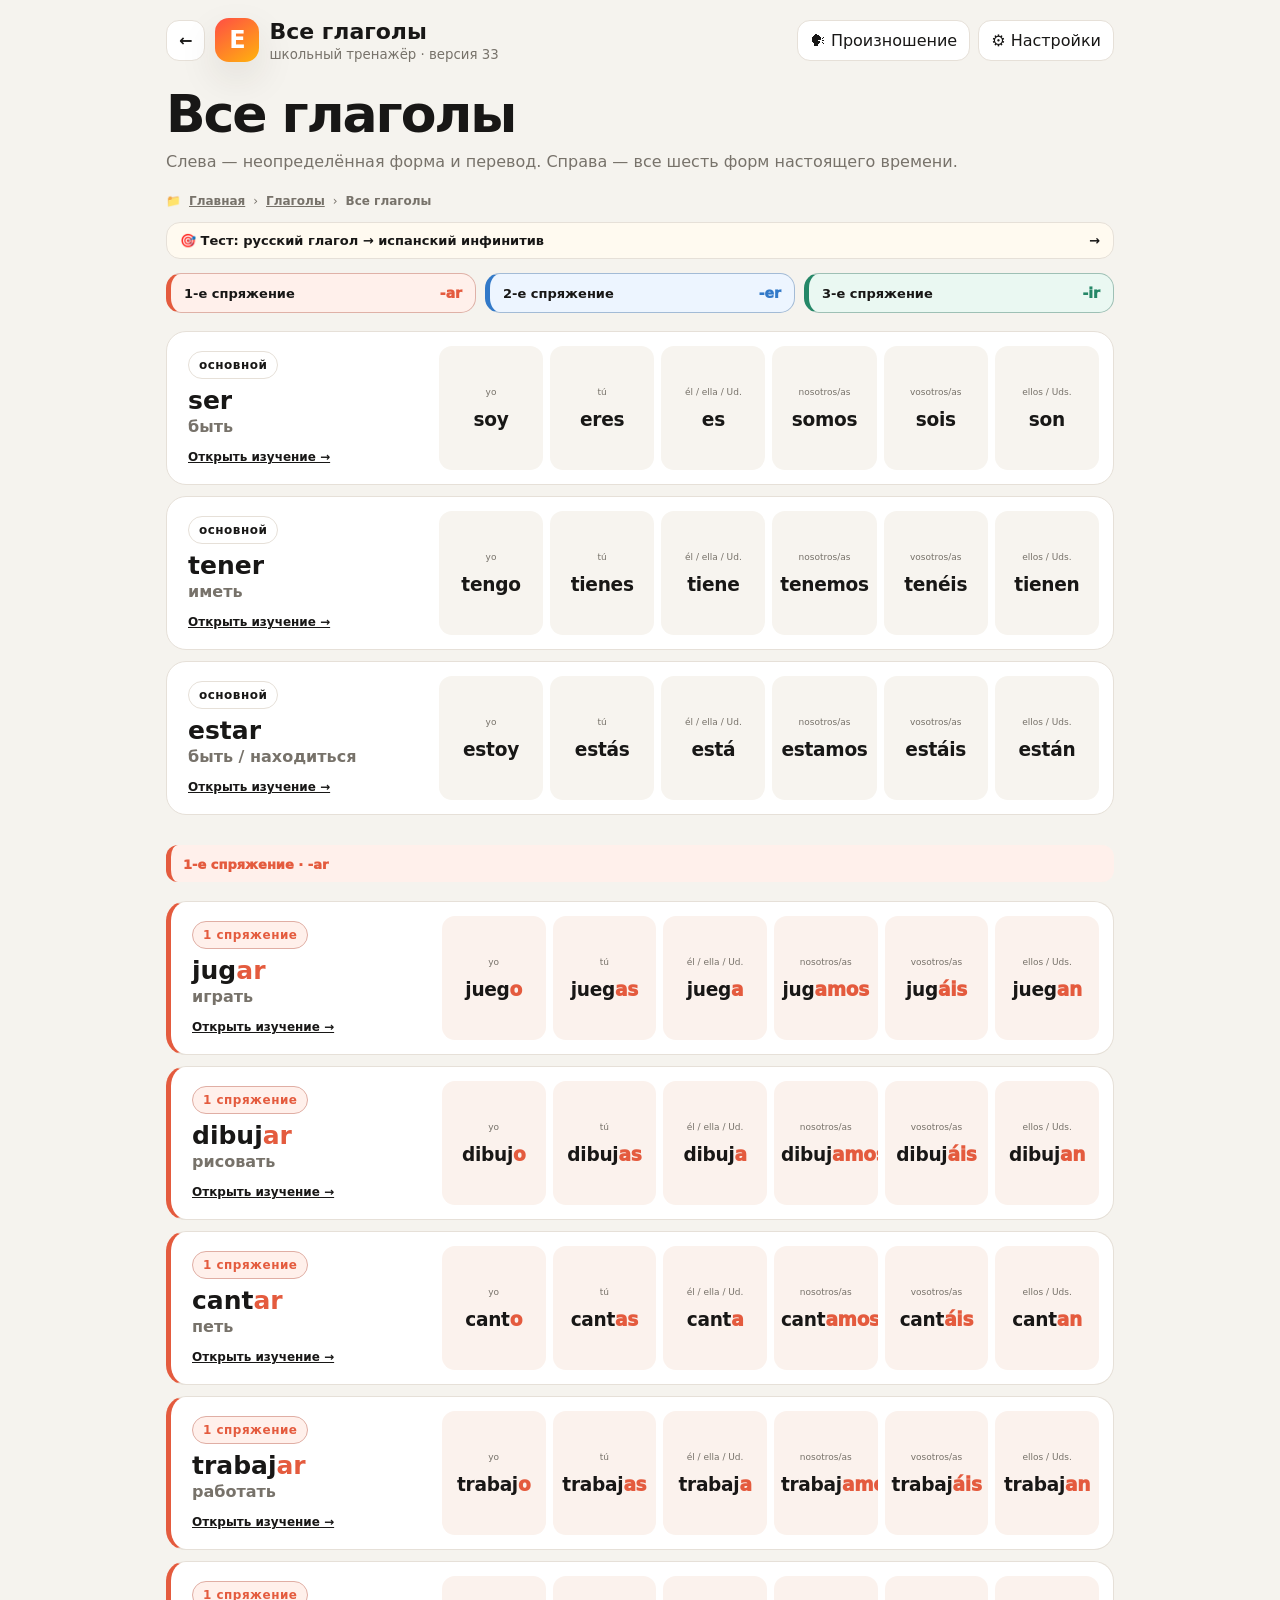
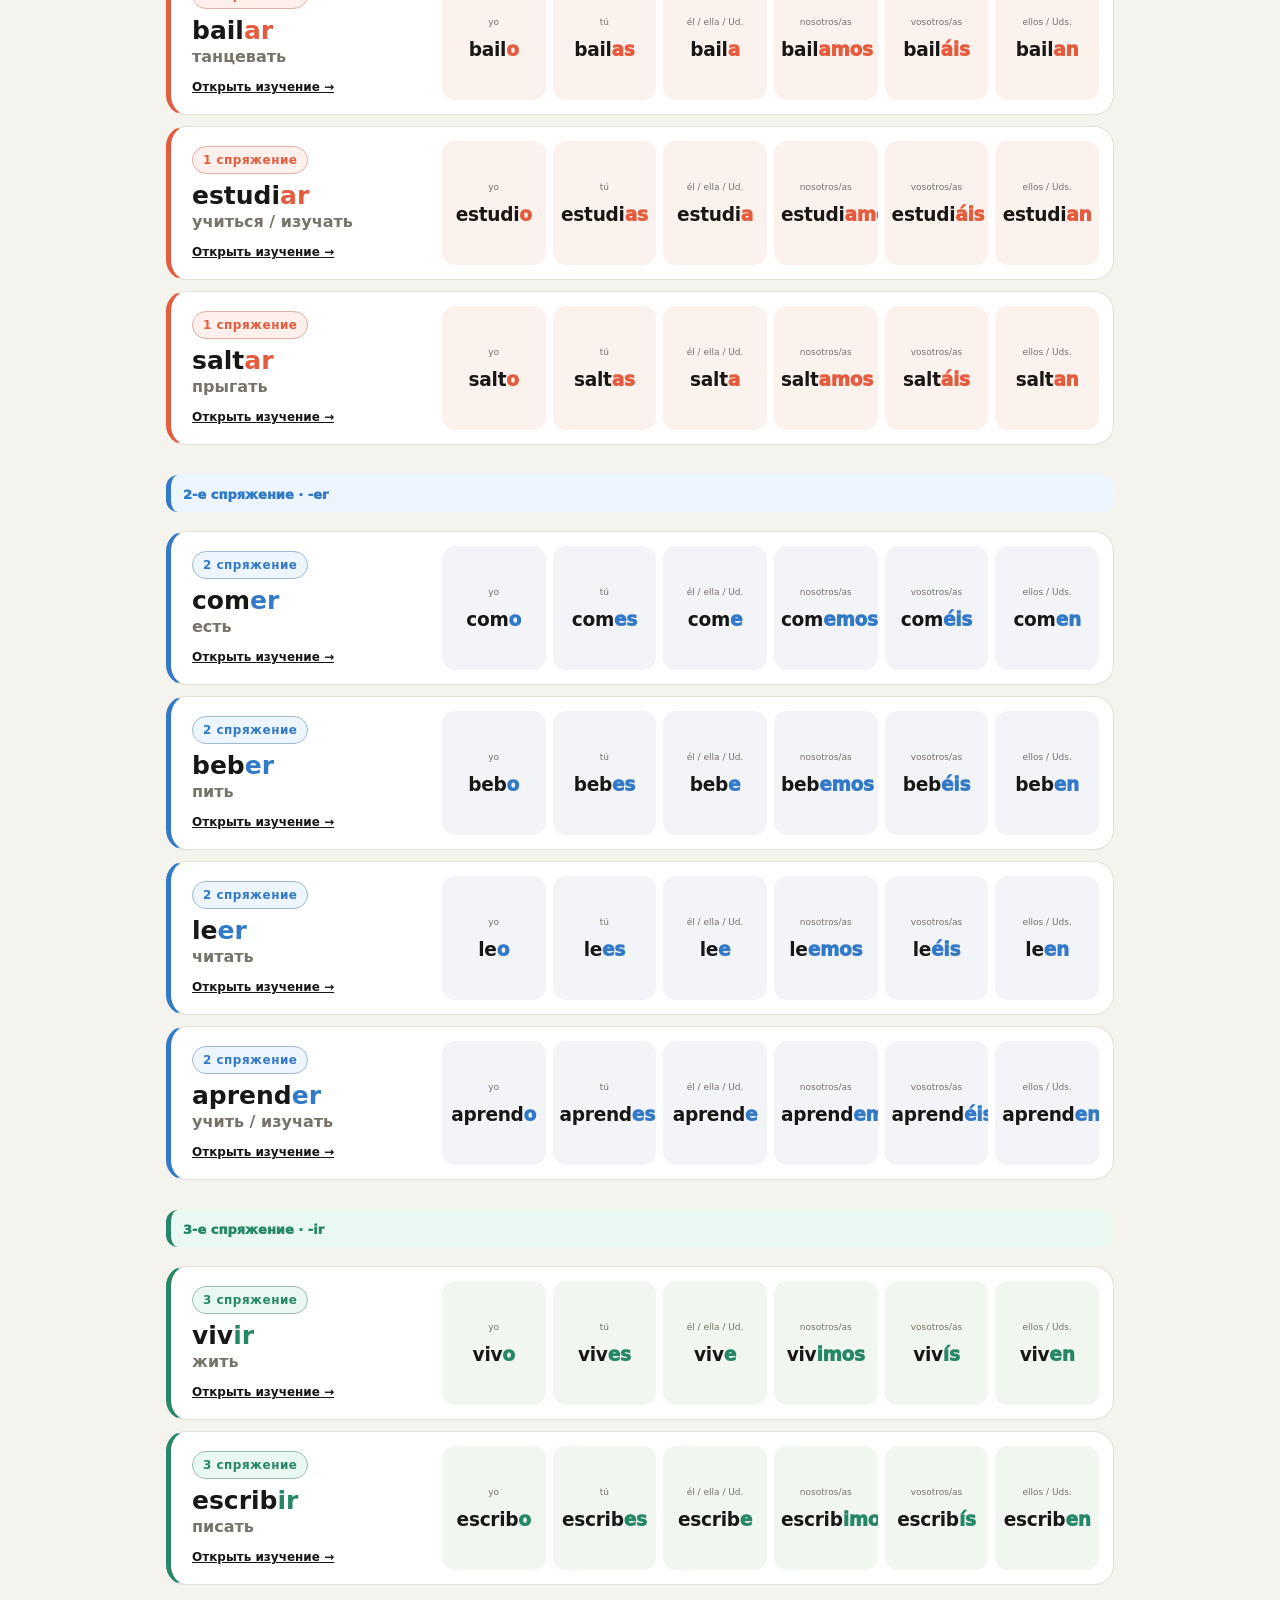
==== commit 988e6ea1: "где находится?" ====
--- a/all-verbs.html
+++ b/all-verbs.html
@@ -1,6 +1,6 @@
-<!doctype html><html lang="ru"><head><meta charset="utf-8"><meta name="viewport" content="width=device-width,initial-scale=1,viewport-fit=cover"><title>Все глаголы — Español</title><link rel="stylesheet" href="styles-v32.css"><link rel="manifest" href="manifest.webmanifest"><meta name="theme-color" content="#f5f3ee"><meta name="mobile-web-app-capable" content="yes"><meta name="apple-mobile-web-app-capable" content="yes"><meta name="apple-mobile-web-app-title" content="Espanol"><link rel="apple-touch-icon" href="icon-192.png"><link rel="icon" href="icon-192.png"><script>if("serviceWorker" in navigator&&(location.protocol==="https:"||location.hostname==="localhost"))addEventListener("load",function(){navigator.serviceWorker.register("sw.js").catch(function(){})});</script></head><body>
+<!doctype html><html lang="ru"><head><meta charset="utf-8"><meta name="viewport" content="width=device-width,initial-scale=1,viewport-fit=cover"><title>Все глаголы — Español</title><link rel="stylesheet" href="styles-v33.css"><link rel="manifest" href="manifest.webmanifest"><meta name="theme-color" content="#f5f3ee"><meta name="mobile-web-app-capable" content="yes"><meta name="apple-mobile-web-app-capable" content="yes"><meta name="apple-mobile-web-app-title" content="Espanol"><link rel="apple-touch-icon" href="icon-192.png"><link rel="icon" href="icon-192.png"><script>if("serviceWorker" in navigator&&(location.protocol==="https:"||location.hostname==="localhost"))addEventListener("load",function(){navigator.serviceWorker.register("sw.js").catch(function(){})});</script></head><body>
 <div class="shell">
-<header class="appbar"><div class="appbar-left"><a class="ghostbtn back" href="verbs.html">←</a><div class="logo">E</div><div class="appbar-title"><h1>Все глаголы</h1><small>школьный тренажёр · версия 32</small></div></div><div class="appbar-actions"><a class="iconbtn" href="pronunciation.html">🗣 Произношение</a><a class="iconbtn" href="settings.html">⚙ Настройки</a></div></header>
+<header class="appbar"><div class="appbar-left"><a class="ghostbtn back" href="verbs.html">←</a><div class="logo">E</div><div class="appbar-title"><h1>Все глаголы</h1><small>школьный тренажёр · версия 33</small></div></div><div class="appbar-actions"><a class="iconbtn" href="pronunciation.html">🗣 Произношение</a><a class="iconbtn" href="settings.html">⚙ Настройки</a></div></header>
 <h1 class="page-title">Все глаголы</h1>
 <p class="page-sub">Слева — неопределённая форма и перевод. Справа — все шесть форм настоящего времени.</p>
 <div class="folder-back-note">📁 <a href="index.html">Главная</a><span>›</span><a href="verbs.html">Глаголы</a><span>›</span><b>Все глаголы</b></div><a class="verb-test-mini-link" href="verb-infinitive-test.html">🎯 Тест: русский глагол → испанский инфинитив <span>→</span></a>
@@ -11,7 +11,7 @@
 </nav>
 <section class="all-verbs-table" id="allVerbs"></section>
 </div><div id="toast" class="toast"></div>
-<script src="data-v32.js"></script><script src="common-v32.js"></script><script>
+<script src="data-v33.js"></script><script src="common-v33.js"></script><script>
 const ORDER=['ser','tener','estar','jugar','dibujar','cantar','trabajar','bailar','estudiar','saltar','comer','beber','leer','aprender','vivir','escribir'];
 const PRON=['yo','tú','él / ella / Ud.','nosotros/as','vosotros/as','ellos / Uds.'];
 const ENDINGS={1:['o','as','a','amos','áis','an'],2:['o','es','e','emos','éis','en'],3:['o','es','e','imos','ís','en']};
--- a/styles-v33.css
+++ b/styles-v33.css
@@ -0,0 +1,441 @@
+:root{
+  --bg:#f5f3ee; --panel:#fff; --text:#181716; --muted:#77726a; --line:#e6e0d8;
+  --accent:#ff5b38; --accent2:#ffad13; --ok:#168b55; --bad:#cf3e37;
+  --shadow:0 16px 38px rgba(47,38,25,.10);
+}
+*{box-sizing:border-box}
+html,body{margin:0;min-height:100%;background:var(--bg);color:var(--text);font-family:Inter,ui-sans-serif,system-ui,-apple-system,BlinkMacSystemFont,"Segoe UI",sans-serif}
+button,input,select{font:inherit}button{cursor:pointer}.hidden{display:none!important}
+.shell{max-width:980px;margin:0 auto;padding:18px 16px 48px}
+.appbar{display:flex;align-items:center;justify-content:space-between;gap:12px;margin-bottom:22px}
+.appbar-left{display:flex;align-items:center;gap:10px;min-width:0}.appbar-title{min-width:0}.appbar h1{font-size:22px;margin:0;white-space:nowrap;overflow:hidden;text-overflow:ellipsis}.appbar small{display:block;color:var(--muted);margin-top:3px}
+.logo{width:44px;height:44px;border-radius:14px;background:linear-gradient(145deg,#ff4d45,#ffb30d);display:grid;place-items:center;color:#fff;font-weight:900;font-size:24px;box-shadow:var(--shadow)}
+.iconbtn,.ghostbtn{border:1px solid var(--line);background:var(--panel);border-radius:13px;padding:10px 12px;color:var(--text);text-decoration:none;display:inline-flex;align-items:center;justify-content:center;gap:7px}.iconbtn:hover,.ghostbtn:hover{transform:translateY(-1px)}
+.back{font-weight:800}.page-title{margin:8px 0 6px;font-size:clamp(30px,7vw,52px);letter-spacing:-.04em}.page-sub{color:var(--muted);margin:0 0 24px;line-height:1.5}
+.topic-grid{display:grid;grid-template-columns:repeat(2,1fr);gap:14px}.topic-card{display:flex;flex-direction:column;min-height:260px;padding:20px;border-radius:26px;background:var(--panel);border:1px solid var(--line);box-shadow:0 8px 22px rgba(0,0,0,.05);text-decoration:none;color:inherit;transition:.18s}.topic-card:hover{transform:translateY(-4px);box-shadow:var(--shadow)}
+.topic-icon{width:74px;height:74px;border-radius:22px;display:grid;place-items:center;font-size:37px;margin-bottom:28px}.topic-card h2{font-size:25px;margin:0 0 5px}.topic-card p{color:var(--muted);margin:0;line-height:1.4}.topic-meta{margin-top:auto;padding-top:20px;font-size:13px;color:var(--muted);display:flex;justify-content:space-between}.topic-meta b{color:var(--text)}
+.colors-icon{background:linear-gradient(135deg,#ff6b5b,#ffcf45,#68cf78,#6aa8ff)}.days-icon{background:#e7f0ff}.months-icon{background:#fff0dd}.ser-icon{background:#eee9ff}.conversations-icon{background:#e4f8f0}.school-icon{background:#ffe7ec}.adjectives-icon{background:#e9f7eb}.numerals-icon{background:#e7ecff}.tener-icon{background:#e3f5ef}.animals-icon{background:#fff0df}
+.quick-stats{display:grid;grid-template-columns:repeat(4,1fr);gap:10px;margin-top:18px}.stat{background:var(--panel);border:1px solid var(--line);border-radius:18px;padding:14px}.stat b{font-size:22px;display:block}.stat span{font-size:12px;color:var(--muted)}
+
+.topic-switcher{display:flex;align-items:center;justify-content:space-between;gap:14px;background:var(--panel);border:1px solid var(--line);border-radius:20px;padding:12px 14px;margin:-5px 0 14px;box-shadow:0 5px 16px rgba(0,0,0,.04)}
+.topic-switcher-label{display:flex;flex-direction:column;gap:2px;flex:0 0 auto}.topic-switcher-label b{font-size:14px}.topic-switcher-label span{font-size:11px;color:var(--muted)}
+.topic-switch-buttons{display:flex;gap:7px;overflow:auto;scrollbar-width:none}.topic-switch-buttons::-webkit-scrollbar{display:none}
+.topic-switch{white-space:nowrap;text-decoration:none;color:var(--text);border:1px solid var(--line);background:#f8f6f2;border-radius:13px;padding:10px 12px;font-weight:800;transition:.15s}
+.topic-switch:hover{transform:translateY(-1px);background:#fff}.topic-switch.active{background:#171717;color:#fff;border-color:#171717;box-shadow:0 6px 14px rgba(0,0,0,.14)}
+.topic-cta{margin-top:16px;background:#171717;color:#fff;border-radius:13px;padding:11px 13px;font-weight:850;text-align:center}
+
+.modebar{display:flex;gap:8px;overflow:auto;padding:2px 0 12px;scrollbar-width:none}.modebar::-webkit-scrollbar{display:none}.mode-tab{flex:0 0 auto;border:1px solid var(--line);background:var(--panel);border-radius:14px;padding:10px 13px;font-weight:800}.mode-tab.active{background:#171717;color:#fff;border-color:#171717}
+.workspace{background:var(--panel);border:1px solid var(--line);border-radius:28px;box-shadow:var(--shadow);padding:18px;min-height:560px}.workspace-head{display:flex;justify-content:space-between;align-items:flex-start;gap:12px;margin-bottom:14px}.workspace-head h2{margin:0;font-size:23px}.subtle{color:var(--muted);font-size:13px}.progress{height:8px;background:#efebe5;border-radius:99px;overflow:hidden;margin-bottom:16px}.progress>div{height:100%;background:linear-gradient(90deg,var(--accent),var(--accent2));width:0;transition:.25s}
+.study-layout{display:grid;grid-template-columns:minmax(0,1fr) 270px;gap:16px}.flashcard{border:1px solid var(--line);border-radius:25px;overflow:hidden;min-height:410px;display:flex;flex-direction:column}.visual{flex:1;min-height:270px;display:grid;place-items:center;position:relative;background:#f4f0e9}.visual-emoji{font-size:90px;filter:drop-shadow(0 8px 12px rgba(0,0,0,.08))}.visual-big{font-size:clamp(58px,12vw,110px);font-weight:900;letter-spacing:-.07em;color:#27231e}.visual-word{font-size:clamp(34px,7vw,72px);letter-spacing:-.045em;text-align:center;padding:24px;overflow-wrap:anywhere}.badge{position:absolute;top:14px;left:14px;background:rgba(255,255,255,.86);padding:7px 10px;border-radius:11px;font-weight:800;font-size:12px}.card-copy{padding:20px;display:flex;justify-content:space-between;align-items:flex-end;gap:12px}.es{font-size:clamp(38px,8vw,65px);font-weight:950;letter-spacing:-.05em;line-height:.95}.ru{font-size:18px;color:var(--muted);margin-top:8px}.speak{width:62px;height:62px;border:0;border-radius:20px;background:#171717;color:#fff;font-size:26px}.controls{display:grid;grid-template-columns:1fr 1fr;gap:9px;margin-top:10px}.btn{border:0;border-radius:15px;padding:13px 14px;font-weight:850}.btn.primary{background:#171717;color:#fff}.btn.good{background:#e7f6ed;color:#0a7546}.btn.soft{background:#f1eee8;color:#302d29}.btn.warn{background:#fff0e8;color:#b94325}
+.side{border:1px solid var(--line);background:#fbfaf7;border-radius:22px;padding:15px}.side h3{margin:0 0 10px;font-size:16px}.side label{display:block;font-size:12px;color:var(--muted);margin:12px 0 6px}.side select,.side input[type=range]{width:100%}.side select{padding:10px;border:1px solid var(--line);border-radius:11px;background:white}.check{display:flex!important;align-items:center;gap:8px;color:var(--text)!important;font-size:13px!important}
+.quiz{max-width:700px;margin:0 auto}.prompt{text-align:center;margin:12px 0 22px}.prompt-visual{width:min(280px,78vw);height:210px;border-radius:25px;display:grid;place-items:center;margin:0 auto 15px;border:1px solid var(--line);background:#f3efe7;box-shadow:0 7px 20px rgba(0,0,0,.06)}.prompt-visual strong{font-size:clamp(44px,11vw,82px);letter-spacing:-.05em}.prompt-word{font-size:clamp(40px,9vw,72px);font-weight:950;letter-spacing:-.05em}.options{display:grid;grid-template-columns:1fr 1fr;gap:10px}.option{border:1px solid var(--line);border-radius:16px;background:#fff;padding:16px 14px;font-weight:800;text-align:left}.option.correct{background:#e7f6ed;border-color:#74c99c;color:#086b40}.option.wrong{background:#fdebea;border-color:#e89b96;color:#a52e28}.option:disabled{cursor:default}.feedback{min-height:31px;text-align:center;margin-top:13px;font-weight:800}.feedback.ok{color:var(--ok)}.feedback.bad{color:var(--bad)}
+.audio-wrap,.dict-wrap,.empty{text-align:center;max-width:640px;margin:30px auto}.audio-big{width:104px;height:104px;border:0;border-radius:32px;background:#171717;color:white;font-size:42px;box-shadow:var(--shadow)}.dict-input{width:100%;padding:16px;border-radius:16px;border:2px solid var(--line);font-size:24px;text-align:center;outline:none}.dict-input:focus{border-color:#ff9b83}.choice-grid{display:grid;grid-template-columns:repeat(2,1fr);gap:10px;margin-top:20px}.choice{border:1px solid var(--line);background:#fff;border-radius:16px;padding:18px;font-weight:800}.color-choice{aspect-ratio:1.25;border:4px solid white;border-radius:20px;box-shadow:0 5px 15px rgba(0,0,0,.12);outline:1px solid rgba(0,0,0,.08)}.choice.wrong{background:#fdebea;border-color:#e89b96;color:#a52e28;animation:wrongShake .28s ease}.choice.correct{background:#e7f6ed;border-color:#74c99c;color:#086b40}.color-choice.wrong{outline:4px solid #d83b35;animation:wrongShake .28s ease}.color-choice.correct{outline:4px solid #168a53}@keyframes wrongShake{0%,100%{transform:translateX(0)}25%{transform:translateX(-5px)}75%{transform:translateX(5px)}}
+.speed-head{text-align:center;margin-bottom:14px}.speed-head b{font-size:45px}.match-grid{display:grid;grid-template-columns:repeat(4,1fr);gap:9px}.match-card{min-height:92px;border:1px solid var(--line);border-radius:16px;background:#fff;padding:8px;font-weight:850;display:grid;place-items:center;text-align:center}.match-card.selected{outline:4px solid #ffb69f}.match-card.matched{pointer-events:none}
+.settings-card{background:var(--panel);border:1px solid var(--line);border-radius:24px;padding:18px;margin-bottom:14px;box-shadow:0 7px 20px rgba(0,0,0,.04)}.settings-card h2{margin:0 0 5px}.settings-card p{margin:0 0 15px;color:var(--muted)}.settings-actions{display:flex;gap:8px;flex-wrap:wrap;margin:10px 0 15px}.dict-list{display:grid;grid-template-columns:1fr 1fr;gap:8px}.word-row{display:grid;grid-template-columns:auto auto 1fr auto;align-items:center;gap:10px;border:1px solid var(--line);border-radius:14px;padding:10px;background:#fff}.word-row.off{opacity:.48}.dot{width:25px;height:25px;border-radius:8px;border:1px solid rgba(0,0,0,.08)}.word-main b{display:block}.word-main span{font-size:12px;color:var(--muted)}.switch{position:relative;width:42px;height:24px}.switch input{opacity:0;width:0;height:0}.slider{position:absolute;inset:0;background:#c9c5be;border-radius:99px;transition:.2s}.slider:before{content:"";position:absolute;width:18px;height:18px;left:3px;top:3px;background:#fff;border-radius:50%;transition:.2s}.switch input:checked+.slider{background:#171717}.switch input:checked+.slider:before{transform:translateX(18px)}
+.toast{position:fixed;left:50%;bottom:22px;transform:translate(-50%,18px);opacity:0;background:#171717;color:#fff;padding:11px 15px;border-radius:13px;transition:.2s;pointer-events:none;z-index:20}.toast.show{opacity:1;transform:translate(-50%,0)}
+@media(max-width:780px){.topic-switcher{display:block}.topic-switcher-label{margin-bottom:9px}.topic-switch-buttons{width:100%}.topic-switch{flex:1 0 auto;text-align:center}.topic-grid{grid-template-columns:1fr}.topic-card{min-height:190px}.topic-icon{margin-bottom:18px}.study-layout{grid-template-columns:1fr}.side{order:-1}.quick-stats{grid-template-columns:1fr 1fr}.dict-list{grid-template-columns:1fr}.match-grid{grid-template-columns:repeat(3,1fr)}}
+@media(max-width:520px){.shell{padding:12px 10px 36px}.appbar{margin-bottom:15px}.appbar small{display:none}.page-title{font-size:35px}.workspace{padding:13px;border-radius:22px;min-height:500px}.options,.choice-grid{grid-template-columns:1fr}.match-grid{grid-template-columns:repeat(3,1fr)}.mode-tab{padding:9px 11px}.visual{min-height:240px}.card-copy{padding:16px}.settings-card{padding:13px}}
+
+
+/* SER grammar topic */
+.grammar-visual{background:linear-gradient(145deg,#f3efff,#faf8ff)}
+.grammar-pair{display:flex;align-items:center;justify-content:center;gap:18px;flex-wrap:wrap;padding:32px;text-align:center}
+.grammar-pair span{font-size:clamp(30px,7vw,58px);font-weight:850;letter-spacing:-.04em}
+.grammar-pair i{font-size:32px;color:#9187a8;font-style:normal}
+.grammar-pair strong{font-size:clamp(46px,10vw,82px);font-weight:950;color:#684cc4;letter-spacing:-.05em}
+.ser-main{font-size:clamp(30px,6.3vw,54px);line-height:1.02}
+.ser-form{color:#684cc4}
+.examples{border-top:1px solid var(--line);background:#fbf9ff;padding:16px 20px 18px}
+.examples-title{font-size:11px;font-weight:900;text-transform:uppercase;letter-spacing:.08em;color:#8b829b;margin-bottom:8px}
+.example{display:grid;grid-template-columns:1fr 1fr;gap:10px;padding:8px 0;border-top:1px dashed #e4deef}
+.example:first-of-type{border-top:0}.example b{font-size:15px}.example span{font-size:14px;color:var(--muted)}
+.grammar-prompt{background:linear-gradient(145deg,#f3efff,#faf8ff);height:auto;min-height:190px;padding:22px;display:flex;flex-direction:column;justify-content:center}
+.grammar-pronoun{font-size:clamp(32px,8vw,58px);font-weight:950;letter-spacing:-.045em;line-height:1.02}
+.grammar-ru{font-size:16px;color:var(--muted);margin-top:10px}
+.grammar-option{text-align:center;font-size:clamp(24px,5vw,34px);color:#5f43bd}
+.ser-choice{display:flex;flex-direction:column;gap:5px;text-align:center}.ser-choice b{font-size:17px}.ser-choice span{font-size:25px;color:#684cc4;font-weight:950}
+.grammar-match{font-size:16px}.grammar-match:nth-child(n){overflow-wrap:anywhere}
+.ser-rule{margin-top:18px;padding:13px;border-radius:14px;background:#f0ecfb;display:flex;flex-direction:column;gap:5px}.ser-rule b{font-size:14px}.ser-rule span{font-size:12px;line-height:1.45;color:#625a70}
+.grammar-chip{min-width:74px;max-width:105px;padding:6px 7px;border-radius:9px;background:#f0ecfb;color:#5f43bd;font-size:10px;font-weight:850;text-align:center;line-height:1.15}
+.text-dot{display:grid;place-items:center;background:#f0ede7;font-size:9px;font-weight:900;overflow:hidden}
+@media(max-width:520px){.example{grid-template-columns:1fr;gap:3px}.grammar-pair{gap:10px;padding:22px 12px}.grammar-chip{min-width:58px;max-width:78px;font-size:9px}.word-row{gap:7px}}
+
+/* v7 interaction feedback */
+.example{grid-template-columns:1fr auto;align-items:center;gap:10px}
+.example-copy{display:grid;grid-template-columns:1fr 1fr;gap:10px;align-items:center}
+.example-speak{width:38px;height:38px;border:1px solid var(--line);border-radius:12px;background:#fff;display:grid;place-items:center;font-size:17px;box-shadow:0 3px 10px rgba(0,0,0,.04)}
+.example-speak:hover{transform:translateY(-1px)}
+.test-examples{margin-top:16px;border:1px solid #e4deef;border-radius:18px;overflow:hidden;text-align:left}
+.wrong-input{border-color:#d83b35!important;background:#fff2f1;animation:wrongShake .28s ease}
+.match-card.matched{opacity:1;pointer-events:none;outline:4px solid #168a53;border-color:#168a53;background:#edf9f2;color:#086b40;box-shadow:0 0 0 2px rgba(22,138,83,.08)}
+.match-card.pair-wrong{outline:4px solid #d83b35;border-color:#d83b35;background:#fff0ef;animation:wrongShake .28s ease}
+.match-color{display:block;width:100%;height:100%;min-height:72px;border-radius:11px;border:1px solid rgba(0,0,0,.08)}
+.color-match-card{padding:7px;background:#fff}
+.color-match-card.matched .match-color{box-shadow:inset 0 0 0 2px rgba(255,255,255,.8)}
+.match-actions{text-align:center;margin-top:14px}
+@media(max-width:520px){.example-copy{grid-template-columns:1fr;gap:3px}.example{grid-template-columns:1fr auto}.example-speak{width:42px;height:42px}}
+.test-next{text-align:center;margin-top:12px}
+
+
+/* v8: top/right navigation and pronunciation practice */
+.appbar-actions{display:flex;gap:8px;align-items:center;flex-wrap:wrap;justify-content:flex-end}
+.workspace-head-right{display:flex;align-items:flex-end;gap:10px;flex-direction:column;min-width:max-content}
+.workspace-actions{display:flex;gap:7px;align-items:center;justify-content:flex-end;flex-wrap:wrap}
+.head-nav{border:1px solid var(--line);border-radius:13px;padding:10px 13px;font-weight:850;background:#f5f2ec;color:var(--text)}
+.head-nav.primary{background:#171717;color:#fff;border-color:#171717}.head-nav.secondary{background:#f3f0ea}
+.pronunciation-home{margin:0 0 16px;display:grid;grid-template-columns:auto 1fr auto;gap:16px;align-items:center;text-decoration:none;color:inherit;background:linear-gradient(135deg,#171717,#34302b);color:#fff;border-radius:25px;padding:18px 20px;box-shadow:var(--shadow)}
+.pronunciation-home-icon{width:66px;height:66px;border-radius:20px;background:rgba(255,255,255,.12);display:grid;place-items:center;font-size:34px}.pronunciation-home h2{margin:3px 0 4px;font-size:25px}.pronunciation-home p{margin:0;color:rgba(255,255,255,.72);line-height:1.4}.pronunciation-home .eyebrow{font-size:10px;font-weight:900;letter-spacing:.11em;color:#ffc969}.pronunciation-arrow{font-size:31px;font-weight:900}
+.pronunciation-workspace{min-height:600px}.pronounce-card{max-width:760px;margin:28px auto 0;text-align:center;border:1px solid var(--line);border-radius:27px;padding:30px 26px;background:linear-gradient(180deg,#fff,#fbfaf7);box-shadow:0 7px 20px rgba(0,0,0,.045)}
+.pronounce-meta{display:flex;justify-content:center;gap:8px;align-items:center;margin-bottom:26px}.pronounce-meta span,.pronounce-meta b{font-size:11px;padding:7px 10px;border-radius:99px;background:#f1eee8}.pronounce-meta b{text-transform:uppercase;letter-spacing:.06em;color:#6f675e}
+.pronounce-target{font-size:clamp(36px,7.5vw,68px);line-height:1.08;font-weight:950;letter-spacing:-.045em;overflow-wrap:anywhere}.pronounce-translation{font-size:14px;color:var(--muted);margin-top:12px;min-height:20px}
+.pronounce-actions{display:grid;grid-template-columns:1fr 1fr;gap:12px;max-width:520px;margin:30px auto 0}.pronounce-listen,.pronounce-mic{border:0;border-radius:19px;padding:16px;font-weight:900;font-size:17px}.pronounce-listen{background:#f0ede7;color:#282522}.pronounce-mic{background:#171717;color:#fff}.pronounce-mic.recording{background:#c73d36;box-shadow:0 0 0 7px rgba(199,61,54,.13);animation:micPulse 1s ease-in-out infinite}.pronounce-mic.disabled{opacity:.4;cursor:not-allowed}
+.speech-status{margin:22px auto 0;font-size:14px;font-weight:800;min-height:22px}.speech-status.listening{color:#9c4e00}.speech-status.ok{color:var(--ok)}.speech-status.bad{color:var(--bad)}.recognized{font-size:12px;color:var(--muted);margin-top:6px;min-height:18px}
+@keyframes micPulse{50%{transform:scale(1.025)}}
+@media(max-width:620px){.appbar-actions{gap:5px}.appbar-actions .iconbtn{font-size:12px;padding:9px}.workspace-head{align-items:stretch}.workspace-head-right{align-items:flex-end}.workspace-actions{width:100%}.head-nav{min-height:44px}.pronunciation-home{grid-template-columns:auto 1fr;padding:15px}.pronunciation-arrow{display:none}.pronunciation-home-icon{width:56px;height:56px}.pronounce-card{margin-top:16px;padding:24px 14px}.pronounce-actions{grid-template-columns:1fr}.pronounce-listen,.pronounce-mic{min-height:54px}}
+
+/* v9: pronunciation practice filters */
+.pron-settings{margin:16px 0 22px;border:1px solid var(--line);border-radius:24px;background:#fbfaf7;padding:18px;box-shadow:0 8px 25px rgba(0,0,0,.045)}
+.pron-settings.hidden{display:none}.pron-settings-head{display:flex;justify-content:space-between;gap:16px;align-items:flex-start;margin-bottom:16px}.pron-settings-head h3{margin:0 0 4px;font-size:21px}.pron-settings-head p{margin:0;color:var(--muted);font-size:13px}.settings-close{border:0;background:#eeeae3;width:36px;height:36px;border-radius:12px;font-size:24px;line-height:1;color:#554f48}
+.pron-settings-grid{display:grid;grid-template-columns:1fr 1.05fr;gap:16px}.pron-setting-group{border:1px solid var(--line);border-radius:18px;background:white;padding:14px}.pron-group-title{display:flex;align-items:center;justify-content:space-between;gap:10px;margin-bottom:11px}.mini-actions{display:flex;gap:6px}.mini-actions button{border:1px solid var(--line);background:#f6f3ed;border-radius:10px;padding:7px 9px;font-size:11px;font-weight:800}
+.pron-topic-options{display:grid;grid-template-columns:1fr 1fr;gap:8px}.pron-topic-check{display:grid;grid-template-columns:auto auto 1fr;align-items:center;gap:8px;border:1px solid var(--line);border-radius:14px;padding:10px;cursor:pointer}.pron-topic-check:has(input:checked){border-color:#9d8af0;background:#f7f4ff}.pron-topic-check input{width:18px;height:18px}.pron-topic-icon{font-size:22px}.pron-topic-check b{display:block;font-size:13px}.pron-topic-check small{display:block;font-size:10px;color:var(--muted);margin-top:2px}
+.pron-content-options{display:grid;gap:8px}.pron-radio{display:grid;grid-template-columns:auto 1fr;gap:10px;align-items:flex-start;border:1px solid var(--line);border-radius:14px;padding:11px;cursor:pointer}.pron-radio:has(input:checked){border-color:#ff9d88;background:#fff6f2}.pron-radio input{width:18px;height:18px;margin-top:1px}.pron-radio b{display:block;font-size:13px}.pron-radio small{display:block;color:var(--muted);font-size:11px;line-height:1.35;margin-top:3px}
+.pron-settings-summary{display:flex;align-items:center;justify-content:space-between;gap:12px;margin-top:14px;padding-top:14px;border-top:1px solid var(--line)}.pron-settings-summary span{font-size:12px;color:var(--muted);font-weight:700}
+@media(max-width:760px){.pron-settings-grid{grid-template-columns:1fr}.pron-topic-options{grid-template-columns:1fr 1fr}.pron-settings-summary{align-items:stretch;flex-direction:column}.pron-settings-summary .head-nav{width:100%}}
+@media(max-width:430px){.pron-topic-options{grid-template-columns:1fr}.pron-settings{padding:13px}.pron-setting-group{padding:11px}.mini-actions button{padding:6px 7px}}
+
+
+/* v9.1: conversations + school */
+.pron-hint{display:block;margin-top:9px;font-size:15px;font-weight:750;letter-spacing:0;color:var(--muted);line-height:1.2}
+.conversation-main{font-size:clamp(27px,5.8vw,50px);line-height:1.04;overflow-wrap:anywhere}
+.topic-card .conversations-icon,.topic-card .school-icon,.topic-card .adjectives-icon,.topic-card .numerals-icon,.topic-card .animals-icon{font-size:35px}
+@media(max-width:520px){
+  .conversation-main{font-size:clamp(25px,8vw,40px)}
+}
+
+
+/* v9.2: voice controls in card footer + integrated pronunciation checking */
+.study-single{max-width:780px;margin:0 auto}
+.quiz-card-shell{max-width:820px;margin:0 auto}
+.voice-footer{border-top:1px solid var(--line);margin-top:18px;padding:15px 16px 14px;background:#faf8f4;border-radius:0 0 22px 22px}
+.flashcard>.voice-footer{margin-top:0;border-radius:0;background:#faf8f4}
+.voice-footer-title{display:flex;justify-content:space-between;align-items:baseline;gap:12px;margin-bottom:12px}.voice-footer-title b{font-size:13px}.voice-footer-title span{font-size:11px;color:var(--muted);text-align:right}
+.voice-settings-row{display:grid;grid-template-columns:minmax(180px,1.25fr) minmax(180px,1fr) auto;gap:12px;align-items:end}.voice-field{display:flex;flex-direction:column;gap:6px;font-size:11px;color:var(--muted);font-weight:750}.voice-field select{width:100%;min-width:0;padding:9px 10px;border:1px solid var(--line);border-radius:11px;background:#fff;color:var(--text)}.voice-field input[type=range]{width:100%}.voice-auto{display:flex;align-items:center;gap:7px;font-size:12px;color:var(--text);padding-bottom:8px;white-space:nowrap}
+.pron-check-row{display:flex;gap:8px;margin-top:13px}.pron-check-listen,.pron-check-mic{border:1px solid var(--line);border-radius:13px;padding:11px 13px;font-weight:850;background:#fff;color:var(--text)}.pron-check-mic{background:#171717;color:#fff;border-color:#171717}.pron-check-listen:disabled,.pron-check-mic:disabled{opacity:.38;cursor:not-allowed}.pron-check-mic.recording{background:#c73d36;border-color:#c73d36;box-shadow:0 0 0 6px rgba(199,61,54,.12);animation:micPulse 1s ease-in-out infinite}
+.pron-check-status{min-height:18px;margin-top:10px;font-size:12px;font-weight:750;color:var(--muted)}.pron-check-status.listening{color:#9c4e00}.pron-check-status.ok{color:var(--ok)}.pron-check-status.bad{color:var(--bad)}.pron-check-recognized{min-height:16px;margin-top:3px;font-size:11px;color:var(--muted)}
+.audio-wrap>.voice-footer,.dict-wrap>.voice-footer{margin-left:-0px;margin-right:-0px}
+@media(max-width:780px){.voice-settings-row{grid-template-columns:1fr 1fr}.voice-auto{grid-column:1/-1}.study-layout{display:block}.side{display:none}}
+@media(max-width:560px){.voice-footer{padding:13px 12px}.voice-footer-title{display:block}.voice-footer-title span{display:block;text-align:left;margin-top:4px}.voice-settings-row{grid-template-columns:1fr}.voice-auto{grid-column:auto;padding:2px 0}.pron-check-row{display:grid;grid-template-columns:1fr 1fr}.pron-check-listen,.pron-check-mic{min-height:46px;padding:10px 8px;font-size:12px}}
+
+
+/* School object illustrations */
+.school-svg{width:1.15em;height:1.15em;display:inline-block;vertical-align:-.14em;overflow:visible}
+.visual-big .school-svg,.prompt-visual .school-svg{width:min(150px,38vw);height:min(150px,38vw);vertical-align:middle}
+.text-dot .school-svg{width:26px;height:26px;vertical-align:middle}
+
+
+/* v17: folder "Глаголы" */
+.topic-grid{display:block}
+.topic-section-grid{display:grid;grid-template-columns:repeat(3,minmax(0,1fr));gap:14px}
+.topic-folder{margin-top:22px;padding:18px;border:1px solid var(--line);border-radius:24px;background:#f9f7f2}
+.topic-folder-head{display:flex;align-items:center;gap:12px;margin-bottom:14px}
+.topic-folder-head h2{margin:1px 0 3px;font-size:22px}
+.topic-folder-head p{margin:0;color:var(--muted);font-size:13px}
+.topic-folder-icon{width:48px;height:48px;border-radius:15px;background:#eee9ff;display:grid;place-items:center;font-size:24px;flex:0 0 auto}
+.verb-grid{display:grid;grid-template-columns:repeat(2,minmax(0,1fr));gap:14px}
+.topic-switch-group-label{align-self:center;padding:7px 8px;font-size:10px;font-weight:900;letter-spacing:.08em;text-transform:uppercase;color:var(--muted)}
+@media(max-width:850px){.topic-section-grid{grid-template-columns:repeat(2,minmax(0,1fr))}}
+@media(max-width:560px){.topic-section-grid,.verb-grid{grid-template-columns:1fr}.topic-folder{padding:14px;border-radius:20px}}
+
+
+/* v19: hierarchical verb folder */
+.estar-icon{background:#e7f2ff}.verb-practice-icon{background:#fff0e8}
+.topic-grid{display:block}
+.topic-section-grid{display:grid;grid-template-columns:repeat(3,minmax(0,1fr));gap:14px}
+.topic-folder-card{margin-top:22px;display:grid;grid-template-columns:auto 1fr auto;align-items:center;gap:16px;text-decoration:none;color:inherit;border:1px solid var(--line);border-radius:24px;background:#f9f7f2;padding:20px;box-shadow:0 7px 20px rgba(0,0,0,.035);transition:.18s}
+.topic-folder-card:hover{transform:translateY(-2px);box-shadow:var(--shadow)}
+.topic-folder-copy h2{margin:1px 0 5px;font-size:24px}.topic-folder-copy p{margin:0 0 11px;color:var(--muted);font-size:13px}.topic-folder-arrow{font-size:30px;font-weight:700}
+.verb-folder-grid{display:grid;grid-template-columns:repeat(3,minmax(0,1fr));gap:14px;margin-bottom:18px}
+.nested-folder{border:1px solid var(--line);border-radius:24px;background:#f9f7f2;overflow:hidden;margin-top:18px}
+.nested-folder>summary{list-style:none;cursor:pointer;display:grid;grid-template-columns:auto 1fr auto;align-items:center;gap:12px;padding:17px 18px}.nested-folder>summary::-webkit-details-marker{display:none}
+.nested-folder>summary b{display:block;font-size:19px}.nested-folder>summary small{display:block;color:var(--muted);margin-top:3px}.nested-folder-icon{width:44px;height:44px;border-radius:14px;background:#fff0e8;display:grid;place-items:center;font-size:23px}.nested-folder-arrow{font-size:22px;transition:.2s}.nested-folder[open] .nested-folder-arrow{transform:rotate(180deg)}.nested-folder-content{padding:0 18px 18px}.nested-folder-content .topic-card{max-width:520px}
+.folder-back-note{display:flex;align-items:center;gap:8px;color:var(--muted);font-size:12px;margin:-4px 0 14px}.folder-back-note a{color:inherit;font-weight:800}
+@media(max-width:850px){.topic-section-grid,.verb-folder-grid{grid-template-columns:repeat(2,minmax(0,1fr))}}
+@media(max-width:560px){.topic-section-grid,.verb-folder-grid{grid-template-columns:1fr}.topic-folder-card{grid-template-columns:auto 1fr;padding:15px}.topic-folder-arrow{display:none}.nested-folder>summary{padding:14px}.nested-folder-content{padding:0 14px 14px}}
+
+
+/* v21: all-six-forms study mode for verbs */
+.verb-overview{max-width:820px;margin:10px auto 0}
+.verb-overview-top{display:flex;align-items:center;justify-content:space-between;gap:18px;padding:18px;border:1px solid var(--line);border-radius:22px;background:#fbfaf7;margin-bottom:12px}
+.verb-overview-top h3{font-size:25px;margin:7px 0 5px}.verb-overview-top p{margin:0;color:var(--muted);line-height:1.45}
+.verb-overview-badge{display:inline-flex;border:1px solid var(--line);background:#fff;border-radius:999px;padding:6px 10px;font-size:12px;font-weight:900;letter-spacing:.04em}
+.verb-speak-all{flex:0 0 auto;border:0;border-radius:16px;background:#171717;color:#fff;padding:14px 17px;font-weight:900;display:inline-flex;align-items:center;gap:7px;min-height:50px}
+.verb-form-grid{display:grid;grid-template-columns:repeat(3,minmax(0,1fr));gap:10px}
+.verb-form-card{position:relative;min-width:0;border:1px solid var(--line);border-radius:20px;background:#fff;padding:16px;box-shadow:0 5px 15px rgba(0,0,0,.035)}
+.verb-form-num{position:absolute;right:11px;top:10px;color:#aaa39a;font-size:11px;font-weight:900}.verb-form-pronoun{display:block;color:var(--muted);font-size:12px;font-weight:800;line-height:1.25;padding-right:22px;min-height:30px}
+.verb-form-card strong{display:block;font-size:clamp(27px,4vw,38px);letter-spacing:-.04em;margin:8px 0 3px;overflow-wrap:anywhere}.verb-form-card small{color:var(--muted)}
+.verb-audio-order{margin-top:12px;border-radius:16px;background:#f3efe8;padding:12px 14px;font-size:13px;line-height:1.5;overflow-wrap:anywhere}
+@media(max-width:620px){
+  .verb-overview{margin-top:4px}.verb-overview-top{align-items:stretch;flex-direction:column;padding:14px;border-radius:18px;gap:12px}.verb-overview-top h3{font-size:21px}.verb-speak-all{width:100%;justify-content:center}
+  .verb-form-grid{grid-template-columns:repeat(2,minmax(0,1fr));gap:8px}.verb-form-card{padding:13px 11px;border-radius:16px}.verb-form-pronoun{font-size:10px;min-height:27px;padding-right:16px}.verb-form-card strong{font-size:26px}.verb-audio-order{font-size:12px}
+  .modebar{margin-left:-2px;margin-right:-2px;padding-bottom:10px}.mode-tab{min-height:42px}
+}
+@media(max-width:360px){.verb-form-card strong{font-size:23px}.verb-form-card{padding:12px 9px}.verb-form-pronoun{font-size:9px}}
+
+
+/* v22: first-conjugation subsection and highlighted endings */
+.verb-section{margin-bottom:18px}.verb-section-head{margin:0 0 11px}.verb-section-head h2{margin:3px 0 0;font-size:21px}
+.first-conj-folder .nested-folder-icon{background:#e9f2ff}.first-conj-note{margin:0 0 12px;padding:11px 13px;border-radius:14px;background:#fff;border:1px solid var(--line);font-size:13px;color:var(--muted)}
+.first-conj-note b{color:var(--text)}.first-conj-note span{color:var(--accent);font-weight:950}.first-conj-grid{margin-bottom:0}
+.verb-ending{color:var(--accent);font-weight:950}.ending-help{display:inline;font-weight:850;color:var(--accent)}
+.ser-main .verb-ending,.grammar-pair .verb-ending,.verb-form-card .verb-ending{color:var(--accent)}
+@media(max-width:620px){.first-conj-note{font-size:12px;line-height:1.55}.first-conj-grid{grid-template-columns:1fr}.verb-section-head h2{font-size:19px}}
+
+
+/* v23: new vocabulary topics */
+.furniture-icon{background:#f4eadc}.prepositions-icon{background:#e7f2f8}
+.topic-card .furniture-icon,.topic-card .prepositions-icon{font-size:35px}
+
+/* Preposition diagrams */
+.prep-visual{background:linear-gradient(180deg,#f8fbfd,#eef4f6);display:grid;place-items:center}
+.prep-svg{width:min(180px,85%);height:auto;display:block}
+.prompt-visual.prep-visual .prep-svg{width:min(260px,88%)}
+
+/* Numerals: sequential learning mode */
+.number-overview{max-width:960px;margin:10px auto 0}
+.number-overview-top{display:flex;align-items:center;justify-content:space-between;gap:18px;padding:18px;border:1px solid var(--line);border-radius:22px;background:#fbfaf7;margin-bottom:12px}
+.number-overview-top h3{font-size:25px;margin:7px 0 5px}.number-overview-top p{margin:0;color:var(--muted);line-height:1.45}
+.number-grid{display:grid;grid-template-columns:repeat(6,minmax(0,1fr));gap:8px}
+.number-cell{border:1px solid var(--line);border-radius:15px;background:#fff;padding:11px 8px;text-align:center;min-width:0}
+.number-cell b{display:block;font-size:21px}.number-cell span{display:block;margin-top:4px;color:var(--muted);font-weight:800;font-size:12px;overflow-wrap:anywhere}
+
+/* Verbs directory */
+.all-verbs-link{display:grid;grid-template-columns:auto 1fr auto;align-items:center;gap:12px;margin:14px 0 18px;padding:14px 16px;border:1px solid var(--line);border-radius:18px;background:#fff;text-decoration:none;color:inherit}
+.all-verbs-link>span{font-size:25px}.all-verbs-link b{display:block}.all-verbs-link small{display:block;color:var(--muted);margin-top:3px}.all-verbs-link>strong{font-size:24px}
+.second-conj-folder .nested-folder-icon{background:#eaf7ec}.third-conj-folder .nested-folder-icon{background:#fff0df}
+
+.all-verbs-table{display:grid;gap:11px;margin-top:16px}
+.all-verb-row{display:grid;grid-template-columns:minmax(180px,.85fr) minmax(0,2.3fr);gap:14px;border:1px solid var(--line);background:#fff;border-radius:20px;padding:14px}
+.all-verb-left{padding:5px 7px}.all-verb-left h2{font-size:25px;margin:7px 0 2px;text-transform:lowercase}.all-verb-left p{margin:0 0 10px;color:var(--muted);font-weight:750}.all-verb-left a{font-size:12px;font-weight:850;color:var(--text)}
+.all-verb-forms{display:grid;grid-template-columns:repeat(6,minmax(0,1fr));gap:7px}
+.all-verb-form{min-width:0;border-radius:13px;background:#f7f4ef;padding:10px 7px;text-align:center;display:flex;flex-direction:column;justify-content:center}
+.all-verb-form small{font-size:9px;color:var(--muted);line-height:1.15;min-height:22px}.all-verb-form b{font-size:clamp(15px,1.8vw,22px);overflow-wrap:anywhere}
+
+/* v23 mobile */
+@media(max-width:820px){
+  .number-grid{grid-template-columns:repeat(4,minmax(0,1fr))}
+  .all-verb-row{grid-template-columns:1fr}.all-verb-left{display:grid;grid-template-columns:auto 1fr auto;align-items:center;gap:8px}.all-verb-left .verb-overview-badge{grid-row:1/3}.all-verb-left h2{margin:0}.all-verb-left p{margin:0}.all-verb-left a{grid-column:1/-1}
+  .all-verb-forms{grid-template-columns:repeat(3,minmax(0,1fr))}
+}
+@media(max-width:560px){
+  .number-overview-top{align-items:stretch;flex-direction:column;padding:14px}.number-overview-top .verb-speak-all{width:100%;justify-content:center}
+  .number-grid{grid-template-columns:repeat(3,minmax(0,1fr));gap:6px}.number-cell{padding:9px 5px}.number-cell b{font-size:18px}.number-cell span{font-size:10px}
+  .all-verbs-link{grid-template-columns:auto 1fr;padding:12px}.all-verbs-link>strong{display:none}
+  .all-verb-row{padding:11px;border-radius:17px}.all-verb-left{grid-template-columns:auto 1fr}.all-verb-left .verb-overview-badge{grid-row:auto}.all-verb-left h2{font-size:22px}.all-verb-left p{grid-column:1/-1}.all-verb-forms{grid-template-columns:repeat(2,minmax(0,1fr));gap:6px}.all-verb-form{padding:9px 5px}.all-verb-form b{font-size:20px}
+  .prep-svg{width:min(165px,92%)}
+}
+
+
+/* v24: numerals — 0 separately, then strict rows of five */
+.number-zero-row{display:flex;justify-content:flex-start;margin:0 0 10px}
+.number-zero-row .number-cell{width:min(150px,100%)}
+.number-five-rows{display:grid;gap:8px}
+.number-five-row{display:grid;grid-template-columns:repeat(5,minmax(0,1fr));gap:8px}
+.number-cell{position:relative;transition:transform .16s ease,box-shadow .16s ease,border-color .16s ease,background .16s ease}
+.number-cell em{display:block;margin-top:5px;font-size:8px;line-height:1.1;font-style:normal;font-weight:900;text-transform:uppercase;letter-spacing:.04em;color:#a34b2d}
+.number-cell.decade-number{background:#fff0e5;border-color:#e5a17f;box-shadow:inset 0 0 0 1px rgba(205,100,55,.08)}
+.number-cell.decade-number b,.number-cell.decade-number span{color:#a84728}
+.number-cell.is-speaking{z-index:2;transform:translateY(-2px) scale(1.035);background:#fff8cf;border-color:#d9ad28;box-shadow:0 0 0 3px rgba(226,183,54,.2),0 8px 22px rgba(75,58,18,.14)}
+.number-cell.is-speaking b{color:#7b5a00}
+.verb-speak-all.speaking{opacity:.88}
+@media(max-width:560px){
+  .number-five-row{grid-template-columns:repeat(5,minmax(0,1fr));gap:4px}
+  .number-zero-row{margin-bottom:7px}
+  .number-zero-row .number-cell{width:20%}
+  .number-cell{padding:8px 3px;border-radius:12px}
+  .number-cell b{font-size:17px}
+  .number-cell span{font-size:9px;line-height:1.1;overflow-wrap:anywhere}
+  .number-cell em{font-size:6px;letter-spacing:0}
+}
+
+
+/* v25: interactive numeral playback */
+.number-cell{font:inherit;color:inherit;appearance:none;-webkit-appearance:none;width:100%;cursor:pointer}
+.number-cell:hover{border-color:#b9a98e;box-shadow:0 4px 12px rgba(54,45,30,.08)}
+.number-cell:focus-visible{outline:3px solid rgba(72,112,190,.28);outline-offset:2px}
+.number-cell.is-speaking{cursor:pointer}
+.verb-speak-all.speaking{cursor:pointer}
+
+/* v25: conjugation colors on the unified verbs page */
+.all-verb-row.conj-1{--conj-color:#e45b3e;--conj-soft:#fff0eb;border-left:5px solid var(--conj-color)}
+.all-verb-row.conj-2{--conj-color:#3279c8;--conj-soft:#edf5ff;border-left:5px solid var(--conj-color)}
+.all-verb-row.conj-3{--conj-color:#258767;--conj-soft:#eaf8f2;border-left:5px solid var(--conj-color)}
+.all-verb-row.conj-1 .verb-overview-badge,
+.all-verb-row.conj-2 .verb-overview-badge,
+.all-verb-row.conj-3 .verb-overview-badge{color:var(--conj-color);border-color:color-mix(in srgb,var(--conj-color) 36%,#ddd);background:var(--conj-soft)}
+.all-verb-row.conj-1 .infinitive-ending,
+.all-verb-row.conj-2 .infinitive-ending,
+.all-verb-row.conj-3 .infinitive-ending,
+.all-verb-row.conj-1 .verb-ending,
+.all-verb-row.conj-2 .verb-ending,
+.all-verb-row.conj-3 .verb-ending{color:var(--conj-color)}
+.all-verb-row.conj-1 .all-verb-form,
+.all-verb-row.conj-2 .all-verb-form,
+.all-verb-row.conj-3 .all-verb-form{background:color-mix(in srgb,var(--conj-soft) 48%,#f7f4ef)}
+
+/* Keep every conjugated form on a single line */
+.all-verb-form{overflow:hidden}
+.all-verb-form b{
+  display:block;
+  white-space:nowrap;
+  word-break:normal;
+  overflow-wrap:normal;
+  hyphens:none;
+  font-size:clamp(14px,1.45vw,20px);
+  letter-spacing:-.015em;
+}
+.all-verb-form .verb-ending{white-space:nowrap}
+.all-verb-left h2{white-space:nowrap;word-break:normal;overflow-wrap:normal}
+.infinitive-ending{white-space:nowrap}
+.verb-form-card strong{white-space:nowrap;word-break:normal;overflow-wrap:normal;font-size:clamp(20px,3.2vw,34px)}
+
+@media(max-width:1050px) and (min-width:821px){
+  .all-verb-row{grid-template-columns:minmax(160px,.72fr) minmax(0,2.6fr);gap:10px}
+  .all-verb-forms{gap:5px}
+  .all-verb-form{padding:9px 4px}
+  .all-verb-form b{font-size:14px}
+  .all-verb-form small{font-size:8px}
+}
+@media(max-width:560px){
+  .all-verb-form b{font-size:17px;letter-spacing:-.02em}
+}
+
+
+/* v26: quick conjugation navigation */
+html{scroll-behavior:smooth}
+.conj-quick-nav{display:grid;grid-template-columns:repeat(3,minmax(0,1fr));gap:9px;margin:14px 0 18px}
+.conj-jump{--conj-color:#777;--conj-soft:#f5f5f5;display:flex;align-items:center;justify-content:space-between;gap:10px;text-decoration:none;color:var(--text);border:1px solid color-mix(in srgb,var(--conj-color) 34%,#ddd);border-left:5px solid var(--conj-color);border-radius:15px;padding:11px 13px;background:var(--conj-soft);transition:.16s}
+.conj-jump:hover{transform:translateY(-1px);box-shadow:0 5px 15px rgba(0,0,0,.06)}
+.conj-jump b{font-size:13px}.conj-jump span{font-size:14px;font-weight:950;color:var(--conj-color)}
+.conj-jump.conj-1,.conj-section-marker.conj-1{--conj-color:#e45b3e;--conj-soft:#fff0eb}
+.conj-jump.conj-2,.conj-section-marker.conj-2{--conj-color:#3279c8;--conj-soft:#edf5ff}
+.conj-jump.conj-3,.conj-section-marker.conj-3{--conj-color:#258767;--conj-soft:#eaf8f2}
+.conj-section-marker{scroll-margin-top:16px;margin:19px 0 8px;border-left:5px solid var(--conj-color);border-radius:12px;background:var(--conj-soft);padding:9px 12px}
+.conj-section-marker span{font-size:13px;font-weight:950;color:var(--conj-color)}
+
+/* v26: individual verb pages use exactly the same conjugation palette */
+body.verb-conj-1{--verb-conj-color:#e45b3e;--verb-conj-soft:#fff0eb}
+body.verb-conj-2{--verb-conj-color:#3279c8;--verb-conj-soft:#edf5ff}
+body.verb-conj-3{--verb-conj-color:#258767;--verb-conj-soft:#eaf8f2}
+
+body.verb-conj-1 .verb-ending,
+body.verb-conj-2 .verb-ending,
+body.verb-conj-3 .verb-ending,
+body.verb-conj-1 .ending-help,
+body.verb-conj-2 .ending-help,
+body.verb-conj-3 .ending-help{color:var(--verb-conj-color)!important}
+
+body.verb-conj-1 .ser-form,
+body.verb-conj-2 .ser-form,
+body.verb-conj-3 .ser-form{color:var(--text)}
+
+body.verb-conj-1 .verb-overview-badge,
+body.verb-conj-2 .verb-overview-badge,
+body.verb-conj-3 .verb-overview-badge{color:var(--verb-conj-color);border-color:color-mix(in srgb,var(--verb-conj-color) 35%,#ddd);background:var(--verb-conj-soft)}
+
+body.verb-conj-1 .verb-form-card,
+body.verb-conj-2 .verb-form-card,
+body.verb-conj-3 .verb-form-card{border-color:color-mix(in srgb,var(--verb-conj-color) 18%,var(--line));background:color-mix(in srgb,var(--verb-conj-soft) 38%,#fff)}
+
+body.verb-conj-1 .grammar-option .verb-ending,
+body.verb-conj-2 .grammar-option .verb-ending,
+body.verb-conj-3 .grammar-option .verb-ending,
+body.verb-conj-1 .ser-choice .verb-ending,
+body.verb-conj-2 .ser-choice .verb-ending,
+body.verb-conj-3 .ser-choice .verb-ending,
+body.verb-conj-1 .grammar-match .verb-ending,
+body.verb-conj-2 .grammar-match .verb-ending,
+body.verb-conj-3 .grammar-match .verb-ending{color:var(--verb-conj-color)!important}
+
+@media(max-width:560px){
+  .conj-quick-nav{grid-template-columns:1fr;gap:6px}
+  .conj-jump{padding:9px 11px}
+}
+
+
+/* v27: global infinitive test */
+.verb-tools-grid{display:grid;grid-template-columns:1fr 1fr;gap:10px;margin:14px 0 18px}
+.verb-tools-grid .all-verbs-link{margin:0;height:100%}
+.verb-inf-test-link{background:#fffaf0}
+.verb-test-mini-link{display:flex;align-items:center;justify-content:space-between;gap:10px;margin:10px 0 14px;padding:10px 13px;border:1px solid var(--line);border-radius:14px;background:#fffaf0;color:var(--text);font-weight:850;text-decoration:none;font-size:13px}
+.verb-inf-test-shell{max-width:920px;margin:18px auto 0}
+.verb-inf-test-head{display:flex;justify-content:space-between;gap:18px;align-items:flex-start;margin-bottom:12px}
+.verb-inf-test-head h1{font-size:clamp(26px,5vw,40px);margin:7px 0 5px;letter-spacing:-.035em}
+.verb-inf-test-head p{margin:0;color:var(--muted);line-height:1.5;max-width:650px}
+.verb-inf-counter{flex:0 0 auto;min-width:72px;padding:9px 11px;border:1px solid var(--line);border-radius:14px;background:#fff;text-align:center;font-weight:950}
+.verb-inf-progress{margin:0 0 14px}.verb-inf-progress>div{height:100%;background:#171717;transition:width .2s}
+.verb-inf-question{border:1px solid var(--line);border-radius:25px;background:#fff;padding:22px;box-shadow:0 8px 25px rgba(0,0,0,.04)}
+.verb-inf-prompt{text-align:center;padding:12px 8px 22px}
+.verb-inf-russian{font-size:clamp(34px,8vw,64px);font-weight:950;line-height:1.02;letter-spacing:-.05em;margin:8px 0}
+.verb-inf-note{font-size:12px;color:var(--muted);font-weight:800}
+.verb-inf-options{display:grid;grid-template-columns:repeat(3,minmax(0,1fr));gap:9px}
+.verb-inf-option{--conj-color:#555;--conj-soft:#f7f4ef;min-height:72px;border:1px solid color-mix(in srgb,var(--conj-color) 24%,var(--line));border-radius:16px;background:var(--conj-soft);font:inherit;font-size:clamp(20px,3vw,28px);font-weight:950;letter-spacing:-.025em;color:var(--text);cursor:pointer;transition:.14s}
+.verb-inf-option.conj-1{--conj-color:#e45b3e;--conj-soft:#fff0eb}
+.verb-inf-option.conj-2{--conj-color:#3279c8;--conj-soft:#edf5ff}
+.verb-inf-option.conj-3{--conj-color:#258767;--conj-soft:#eaf8f2}
+.verb-inf-option .infinitive-ending{color:var(--conj-color)}
+.verb-inf-option:hover:not(:disabled){transform:translateY(-1px);border-color:var(--conj-color);box-shadow:0 5px 15px rgba(0,0,0,.055)}
+.verb-inf-option.wrong{background:#fff0ee!important;border-color:#d85b50!important;animation:verbInfShake .18s linear 2}
+.verb-inf-option.correct{background:#edf8ef!important;border-color:#62a972!important;box-shadow:0 0 0 3px rgba(73,147,88,.12)}
+.verb-inf-option:disabled{cursor:default}
+.verb-inf-feedback{min-height:28px;margin-top:12px;text-align:center;font-weight:850}
+@keyframes verbInfShake{0%,100%{transform:translateX(0)}50%{transform:translateX(5px)}}
+@media(max-width:720px){
+  .verb-tools-grid{grid-template-columns:1fr}
+  .verb-inf-test-head{align-items:stretch;flex-direction:column}.verb-inf-counter{align-self:flex-end}
+  .verb-inf-options{grid-template-columns:repeat(2,minmax(0,1fr))}
+}
+@media(max-width:440px){
+  .verb-inf-question{padding:14px;border-radius:20px}
+  .verb-inf-options{grid-template-columns:1fr 1fr;gap:6px}
+  .verb-inf-option{min-height:61px;font-size:18px;padding:8px 5px}
+}
+
+
+/* v28: Mi casa */
+.home-icon{background:#fff0e7}
+.topic-card .home-icon{font-size:35px}
+
+
+/* v31: Mi casa continuous learning */
+.home-overview{max-width:1000px;margin:10px auto 0}
+.home-overview-grid{display:grid;grid-template-columns:repeat(3,minmax(0,1fr));gap:9px}
+.home-overview-card{position:relative;min-width:0;min-height:112px;border:1px solid var(--line);border-radius:18px;background:#fff;padding:16px 34px 14px 14px;text-align:left;font:inherit;color:inherit;cursor:pointer;transition:.15s}
+.home-overview-card:hover{transform:translateY(-1px);border-color:#d4a087;box-shadow:0 5px 16px rgba(0,0,0,.05)}
+.home-overview-card strong{display:block;font-size:20px;line-height:1.15;overflow-wrap:anywhere}
+.home-overview-card small{display:block;margin-top:7px;color:var(--muted);font-size:12px;line-height:1.35}
+.home-overview-card i{position:absolute;right:12px;bottom:12px;font-style:normal}
+.home-overview-num{position:absolute;right:11px;top:9px;color:#aaa39a;font-size:10px;font-weight:900}
+.home-overview-card.is-phrase{grid-column:1/-1;min-height:auto;background:#fff6f3}
+.home-overview-card.is-phrase strong{font-size:17px;line-height:1.45;padding-right:12px}
+@media(max-width:760px){
+  .home-overview-grid{grid-template-columns:repeat(2,minmax(0,1fr))}
+}
+@media(max-width:520px){
+  .home-overview-top{align-items:stretch;flex-direction:column}
+  .home-overview-top .verb-speak-all{width:100%;justify-content:center}
+  .home-overview-grid{grid-template-columns:1fr 1fr;gap:6px}
+  .home-overview-card{min-height:98px;padding:13px 28px 11px 11px;border-radius:15px}
+  .home-overview-card strong{font-size:16px}
+  .home-overview-card small{font-size:10px}
+  .home-overview-card.is-phrase{grid-column:1/-1}
+}
+
+
+/* v33: ¿Dónde está? */
+.where-icon{background:#eaf3fb}
+.topic-card .where-icon{font-size:35px}
+.where-overview-grid .home-overview-card{background:#fafdff}
+.where-alt{font-size:.8em;color:#5a88b7;font-weight:850}
+@media(max-width:520px){
+  .where-overview-grid{grid-template-columns:1fr 1fr}
+}
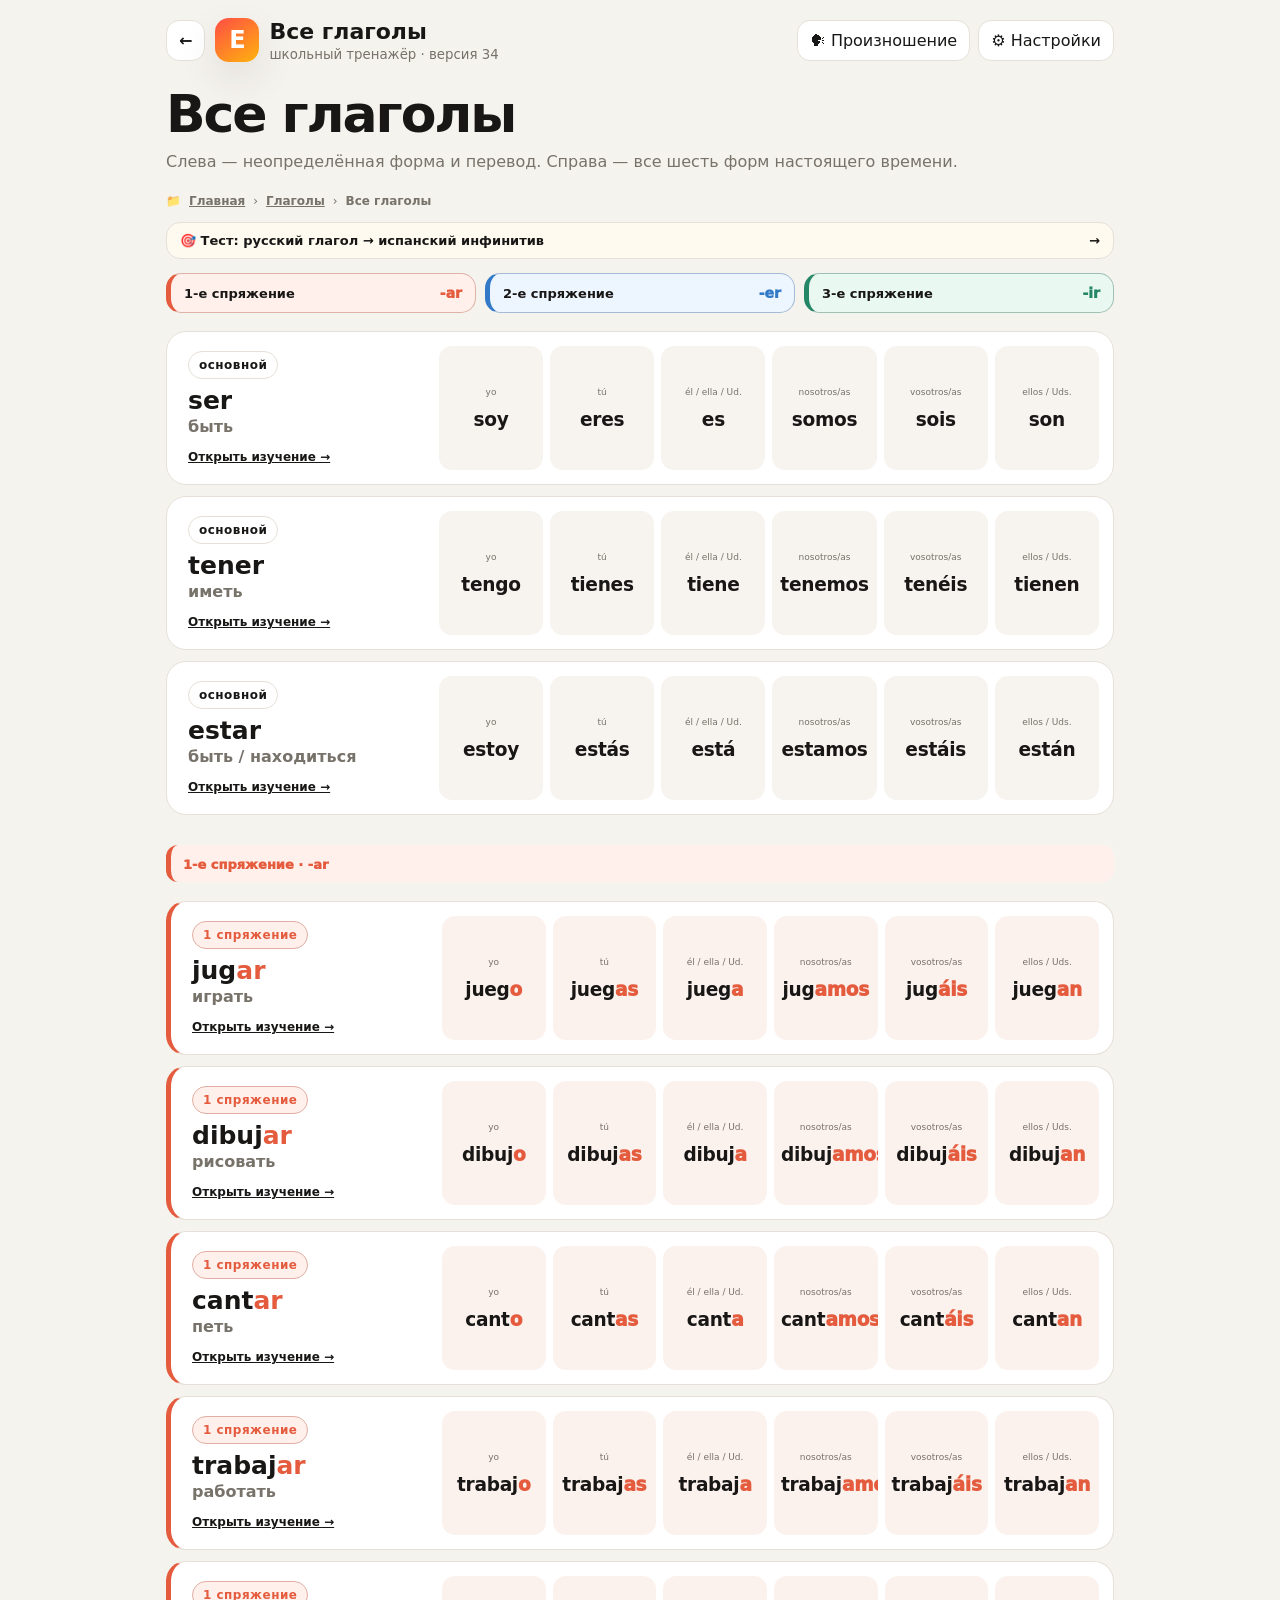
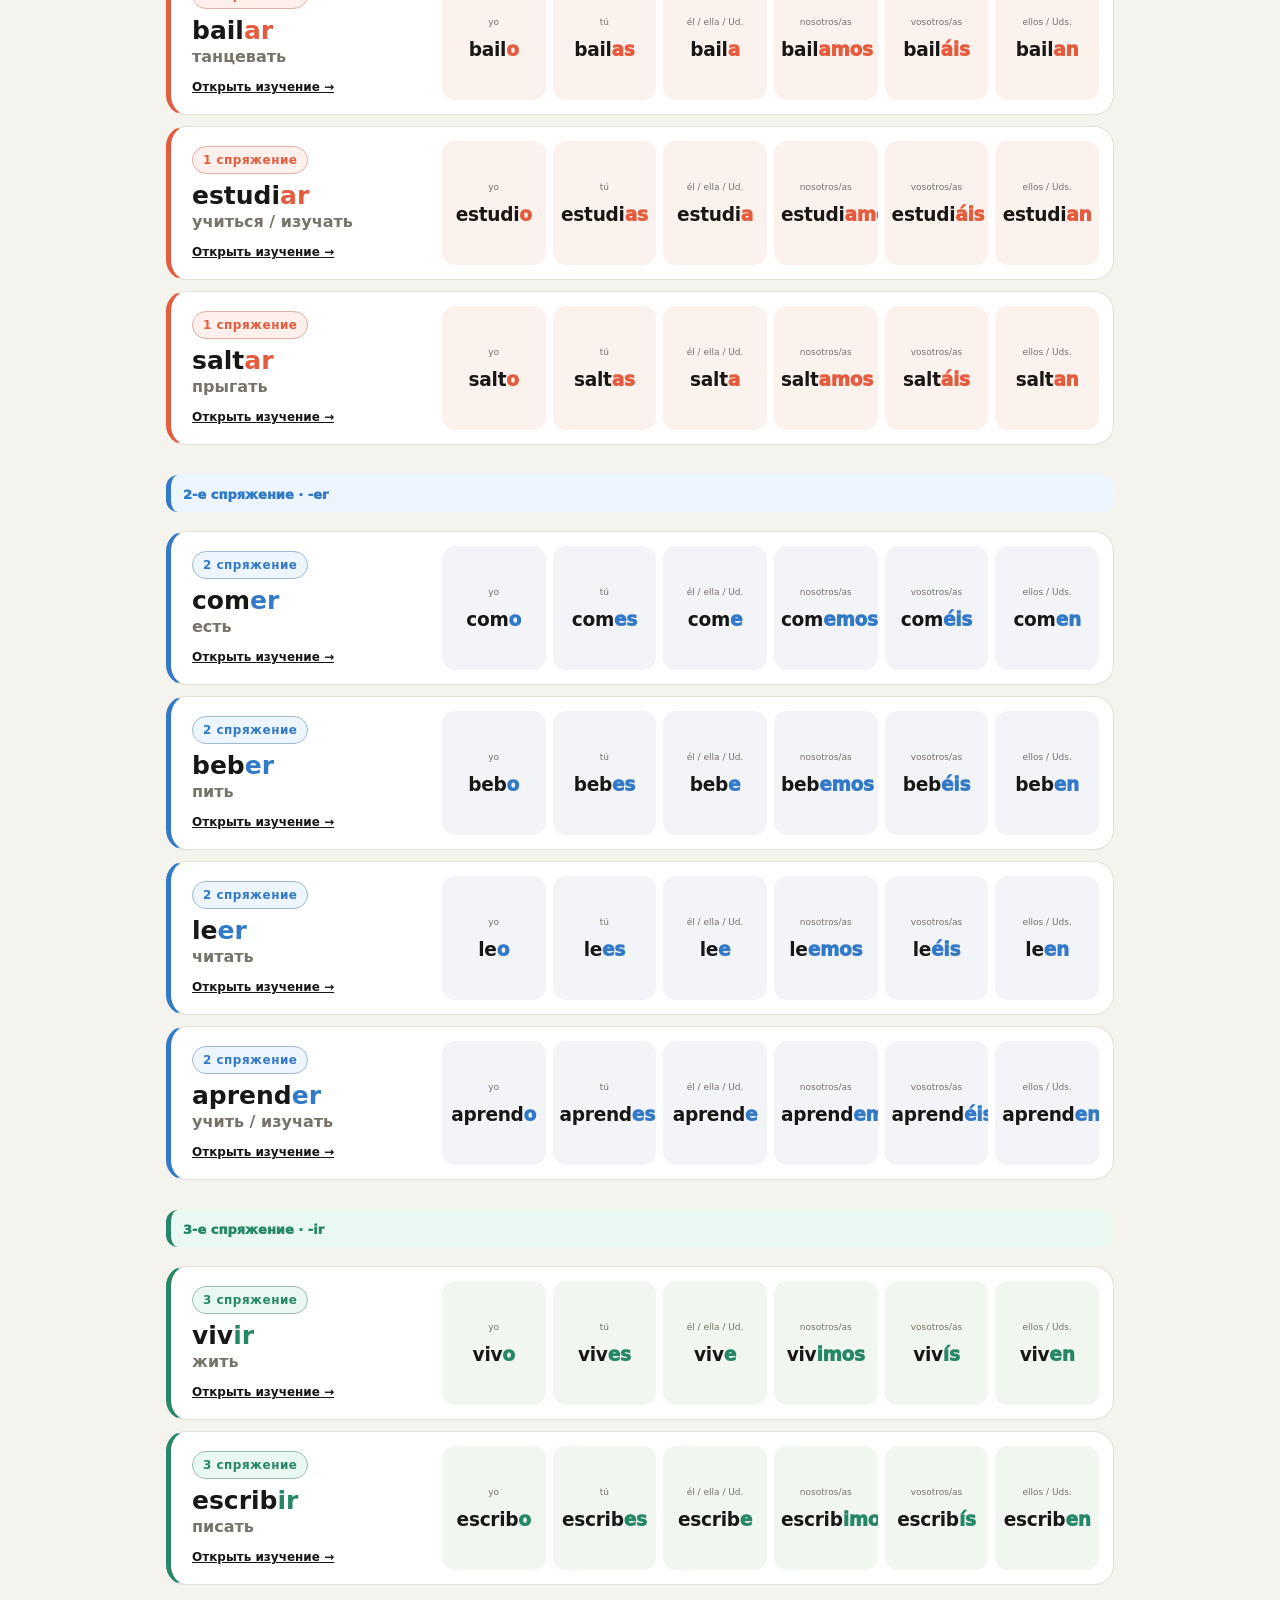
==== commit 2c1d631f: "2" ====
--- a/all-verbs.html
+++ b/all-verbs.html
@@ -1,6 +1,6 @@
-<!doctype html><html lang="ru"><head><meta charset="utf-8"><meta name="viewport" content="width=device-width,initial-scale=1,viewport-fit=cover"><title>Все глаголы — Español</title><link rel="stylesheet" href="styles-v33.css"><link rel="manifest" href="manifest.webmanifest"><meta name="theme-color" content="#f5f3ee"><meta name="mobile-web-app-capable" content="yes"><meta name="apple-mobile-web-app-capable" content="yes"><meta name="apple-mobile-web-app-title" content="Espanol"><link rel="apple-touch-icon" href="icon-192.png"><link rel="icon" href="icon-192.png"><script>if("serviceWorker" in navigator&&(location.protocol==="https:"||location.hostname==="localhost"))addEventListener("load",function(){navigator.serviceWorker.register("sw.js").catch(function(){})});</script></head><body>
+<!doctype html><html lang="ru"><head><meta charset="utf-8"><meta name="viewport" content="width=device-width,initial-scale=1,viewport-fit=cover"><title>Все глаголы — Español</title><link rel="stylesheet" href="styles-v34.css"><link rel="manifest" href="manifest.webmanifest"><meta name="theme-color" content="#f5f3ee"><meta name="mobile-web-app-capable" content="yes"><meta name="apple-mobile-web-app-capable" content="yes"><meta name="apple-mobile-web-app-title" content="Espanol"><link rel="apple-touch-icon" href="icon-192.png"><link rel="icon" href="icon-192.png"><script>if("serviceWorker" in navigator&&(location.protocol==="https:"||location.hostname==="localhost"))addEventListener("load",function(){navigator.serviceWorker.register("sw.js").catch(function(){})});</script></head><body>
 <div class="shell">
-<header class="appbar"><div class="appbar-left"><a class="ghostbtn back" href="verbs.html">←</a><div class="logo">E</div><div class="appbar-title"><h1>Все глаголы</h1><small>школьный тренажёр · версия 33</small></div></div><div class="appbar-actions"><a class="iconbtn" href="pronunciation.html">🗣 Произношение</a><a class="iconbtn" href="settings.html">⚙ Настройки</a></div></header>
+<header class="appbar"><div class="appbar-left"><a class="ghostbtn back" href="verbs.html">←</a><div class="logo">E</div><div class="appbar-title"><h1>Все глаголы</h1><small>школьный тренажёр · версия 34</small></div></div><div class="appbar-actions"><a class="iconbtn" href="pronunciation.html">🗣 Произношение</a><a class="iconbtn" href="settings.html">⚙ Настройки</a></div></header>
 <h1 class="page-title">Все глаголы</h1>
 <p class="page-sub">Слева — неопределённая форма и перевод. Справа — все шесть форм настоящего времени.</p>
 <div class="folder-back-note">📁 <a href="index.html">Главная</a><span>›</span><a href="verbs.html">Глаголы</a><span>›</span><b>Все глаголы</b></div><a class="verb-test-mini-link" href="verb-infinitive-test.html">🎯 Тест: русский глагол → испанский инфинитив <span>→</span></a>
@@ -11,7 +11,7 @@
 </nav>
 <section class="all-verbs-table" id="allVerbs"></section>
 </div><div id="toast" class="toast"></div>
-<script src="data-v33.js"></script><script src="common-v33.js"></script><script>
+<script src="data-v34.js"></script><script src="common-v34.js"></script><script>
 const ORDER=['ser','tener','estar','jugar','dibujar','cantar','trabajar','bailar','estudiar','saltar','comer','beber','leer','aprender','vivir','escribir'];
 const PRON=['yo','tú','él / ella / Ud.','nosotros/as','vosotros/as','ellos / Uds.'];
 const ENDINGS={1:['o','as','a','amos','áis','an'],2:['o','es','e','emos','éis','en'],3:['o','es','e','imos','ís','en']};
--- a/styles-v34.css
+++ b/styles-v34.css
@@ -0,0 +1,450 @@
+:root{
+  --bg:#f5f3ee; --panel:#fff; --text:#181716; --muted:#77726a; --line:#e6e0d8;
+  --accent:#ff5b38; --accent2:#ffad13; --ok:#168b55; --bad:#cf3e37;
+  --shadow:0 16px 38px rgba(47,38,25,.10);
+}
+*{box-sizing:border-box}
+html,body{margin:0;min-height:100%;background:var(--bg);color:var(--text);font-family:Inter,ui-sans-serif,system-ui,-apple-system,BlinkMacSystemFont,"Segoe UI",sans-serif}
+button,input,select{font:inherit}button{cursor:pointer}.hidden{display:none!important}
+.shell{max-width:980px;margin:0 auto;padding:18px 16px 48px}
+.appbar{display:flex;align-items:center;justify-content:space-between;gap:12px;margin-bottom:22px}
+.appbar-left{display:flex;align-items:center;gap:10px;min-width:0}.appbar-title{min-width:0}.appbar h1{font-size:22px;margin:0;white-space:nowrap;overflow:hidden;text-overflow:ellipsis}.appbar small{display:block;color:var(--muted);margin-top:3px}
+.logo{width:44px;height:44px;border-radius:14px;background:linear-gradient(145deg,#ff4d45,#ffb30d);display:grid;place-items:center;color:#fff;font-weight:900;font-size:24px;box-shadow:var(--shadow)}
+.iconbtn,.ghostbtn{border:1px solid var(--line);background:var(--panel);border-radius:13px;padding:10px 12px;color:var(--text);text-decoration:none;display:inline-flex;align-items:center;justify-content:center;gap:7px}.iconbtn:hover,.ghostbtn:hover{transform:translateY(-1px)}
+.back{font-weight:800}.page-title{margin:8px 0 6px;font-size:clamp(30px,7vw,52px);letter-spacing:-.04em}.page-sub{color:var(--muted);margin:0 0 24px;line-height:1.5}
+.topic-grid{display:grid;grid-template-columns:repeat(2,1fr);gap:14px}.topic-card{display:flex;flex-direction:column;min-height:260px;padding:20px;border-radius:26px;background:var(--panel);border:1px solid var(--line);box-shadow:0 8px 22px rgba(0,0,0,.05);text-decoration:none;color:inherit;transition:.18s}.topic-card:hover{transform:translateY(-4px);box-shadow:var(--shadow)}
+.topic-icon{width:74px;height:74px;border-radius:22px;display:grid;place-items:center;font-size:37px;margin-bottom:28px}.topic-card h2{font-size:25px;margin:0 0 5px}.topic-card p{color:var(--muted);margin:0;line-height:1.4}.topic-meta{margin-top:auto;padding-top:20px;font-size:13px;color:var(--muted);display:flex;justify-content:space-between}.topic-meta b{color:var(--text)}
+.colors-icon{background:linear-gradient(135deg,#ff6b5b,#ffcf45,#68cf78,#6aa8ff)}.days-icon{background:#e7f0ff}.months-icon{background:#fff0dd}.ser-icon{background:#eee9ff}.conversations-icon{background:#e4f8f0}.school-icon{background:#ffe7ec}.adjectives-icon{background:#e9f7eb}.numerals-icon{background:#e7ecff}.tener-icon{background:#e3f5ef}.animals-icon{background:#fff0df}
+.quick-stats{display:grid;grid-template-columns:repeat(4,1fr);gap:10px;margin-top:18px}.stat{background:var(--panel);border:1px solid var(--line);border-radius:18px;padding:14px}.stat b{font-size:22px;display:block}.stat span{font-size:12px;color:var(--muted)}
+
+.topic-switcher{display:flex;align-items:center;justify-content:space-between;gap:14px;background:var(--panel);border:1px solid var(--line);border-radius:20px;padding:12px 14px;margin:-5px 0 14px;box-shadow:0 5px 16px rgba(0,0,0,.04)}
+.topic-switcher-label{display:flex;flex-direction:column;gap:2px;flex:0 0 auto}.topic-switcher-label b{font-size:14px}.topic-switcher-label span{font-size:11px;color:var(--muted)}
+.topic-switch-buttons{display:flex;gap:7px;overflow:auto;scrollbar-width:none}.topic-switch-buttons::-webkit-scrollbar{display:none}
+.topic-switch{white-space:nowrap;text-decoration:none;color:var(--text);border:1px solid var(--line);background:#f8f6f2;border-radius:13px;padding:10px 12px;font-weight:800;transition:.15s}
+.topic-switch:hover{transform:translateY(-1px);background:#fff}.topic-switch.active{background:#171717;color:#fff;border-color:#171717;box-shadow:0 6px 14px rgba(0,0,0,.14)}
+.topic-cta{margin-top:16px;background:#171717;color:#fff;border-radius:13px;padding:11px 13px;font-weight:850;text-align:center}
+
+.modebar{display:flex;gap:8px;overflow:auto;padding:2px 0 12px;scrollbar-width:none}.modebar::-webkit-scrollbar{display:none}.mode-tab{flex:0 0 auto;border:1px solid var(--line);background:var(--panel);border-radius:14px;padding:10px 13px;font-weight:800}.mode-tab.active{background:#171717;color:#fff;border-color:#171717}
+.workspace{background:var(--panel);border:1px solid var(--line);border-radius:28px;box-shadow:var(--shadow);padding:18px;min-height:560px}.workspace-head{display:flex;justify-content:space-between;align-items:flex-start;gap:12px;margin-bottom:14px}.workspace-head h2{margin:0;font-size:23px}.subtle{color:var(--muted);font-size:13px}.progress{height:8px;background:#efebe5;border-radius:99px;overflow:hidden;margin-bottom:16px}.progress>div{height:100%;background:linear-gradient(90deg,var(--accent),var(--accent2));width:0;transition:.25s}
+.study-layout{display:grid;grid-template-columns:minmax(0,1fr) 270px;gap:16px}.flashcard{border:1px solid var(--line);border-radius:25px;overflow:hidden;min-height:410px;display:flex;flex-direction:column}.visual{flex:1;min-height:270px;display:grid;place-items:center;position:relative;background:#f4f0e9}.visual-emoji{font-size:90px;filter:drop-shadow(0 8px 12px rgba(0,0,0,.08))}.visual-big{font-size:clamp(58px,12vw,110px);font-weight:900;letter-spacing:-.07em;color:#27231e}.visual-word{font-size:clamp(34px,7vw,72px);letter-spacing:-.045em;text-align:center;padding:24px;overflow-wrap:anywhere}.badge{position:absolute;top:14px;left:14px;background:rgba(255,255,255,.86);padding:7px 10px;border-radius:11px;font-weight:800;font-size:12px}.card-copy{padding:20px;display:flex;justify-content:space-between;align-items:flex-end;gap:12px}.es{font-size:clamp(38px,8vw,65px);font-weight:950;letter-spacing:-.05em;line-height:.95}.ru{font-size:18px;color:var(--muted);margin-top:8px}.speak{width:62px;height:62px;border:0;border-radius:20px;background:#171717;color:#fff;font-size:26px}.controls{display:grid;grid-template-columns:1fr 1fr;gap:9px;margin-top:10px}.btn{border:0;border-radius:15px;padding:13px 14px;font-weight:850}.btn.primary{background:#171717;color:#fff}.btn.good{background:#e7f6ed;color:#0a7546}.btn.soft{background:#f1eee8;color:#302d29}.btn.warn{background:#fff0e8;color:#b94325}
+.side{border:1px solid var(--line);background:#fbfaf7;border-radius:22px;padding:15px}.side h3{margin:0 0 10px;font-size:16px}.side label{display:block;font-size:12px;color:var(--muted);margin:12px 0 6px}.side select,.side input[type=range]{width:100%}.side select{padding:10px;border:1px solid var(--line);border-radius:11px;background:white}.check{display:flex!important;align-items:center;gap:8px;color:var(--text)!important;font-size:13px!important}
+.quiz{max-width:700px;margin:0 auto}.prompt{text-align:center;margin:12px 0 22px}.prompt-visual{width:min(280px,78vw);height:210px;border-radius:25px;display:grid;place-items:center;margin:0 auto 15px;border:1px solid var(--line);background:#f3efe7;box-shadow:0 7px 20px rgba(0,0,0,.06)}.prompt-visual strong{font-size:clamp(44px,11vw,82px);letter-spacing:-.05em}.prompt-word{font-size:clamp(40px,9vw,72px);font-weight:950;letter-spacing:-.05em}.options{display:grid;grid-template-columns:1fr 1fr;gap:10px}.option{border:1px solid var(--line);border-radius:16px;background:#fff;padding:16px 14px;font-weight:800;text-align:left}.option.correct{background:#e7f6ed;border-color:#74c99c;color:#086b40}.option.wrong{background:#fdebea;border-color:#e89b96;color:#a52e28}.option:disabled{cursor:default}.feedback{min-height:31px;text-align:center;margin-top:13px;font-weight:800}.feedback.ok{color:var(--ok)}.feedback.bad{color:var(--bad)}
+.audio-wrap,.dict-wrap,.empty{text-align:center;max-width:640px;margin:30px auto}.audio-big{width:104px;height:104px;border:0;border-radius:32px;background:#171717;color:white;font-size:42px;box-shadow:var(--shadow)}.dict-input{width:100%;padding:16px;border-radius:16px;border:2px solid var(--line);font-size:24px;text-align:center;outline:none}.dict-input:focus{border-color:#ff9b83}.choice-grid{display:grid;grid-template-columns:repeat(2,1fr);gap:10px;margin-top:20px}.choice{border:1px solid var(--line);background:#fff;border-radius:16px;padding:18px;font-weight:800}.color-choice{aspect-ratio:1.25;border:4px solid white;border-radius:20px;box-shadow:0 5px 15px rgba(0,0,0,.12);outline:1px solid rgba(0,0,0,.08)}.choice.wrong{background:#fdebea;border-color:#e89b96;color:#a52e28;animation:wrongShake .28s ease}.choice.correct{background:#e7f6ed;border-color:#74c99c;color:#086b40}.color-choice.wrong{outline:4px solid #d83b35;animation:wrongShake .28s ease}.color-choice.correct{outline:4px solid #168a53}@keyframes wrongShake{0%,100%{transform:translateX(0)}25%{transform:translateX(-5px)}75%{transform:translateX(5px)}}
+.speed-head{text-align:center;margin-bottom:14px}.speed-head b{font-size:45px}.match-grid{display:grid;grid-template-columns:repeat(4,1fr);gap:9px}.match-card{min-height:92px;border:1px solid var(--line);border-radius:16px;background:#fff;padding:8px;font-weight:850;display:grid;place-items:center;text-align:center}.match-card.selected{outline:4px solid #ffb69f}.match-card.matched{pointer-events:none}
+.settings-card{background:var(--panel);border:1px solid var(--line);border-radius:24px;padding:18px;margin-bottom:14px;box-shadow:0 7px 20px rgba(0,0,0,.04)}.settings-card h2{margin:0 0 5px}.settings-card p{margin:0 0 15px;color:var(--muted)}.settings-actions{display:flex;gap:8px;flex-wrap:wrap;margin:10px 0 15px}.dict-list{display:grid;grid-template-columns:1fr 1fr;gap:8px}.word-row{display:grid;grid-template-columns:auto auto 1fr auto;align-items:center;gap:10px;border:1px solid var(--line);border-radius:14px;padding:10px;background:#fff}.word-row.off{opacity:.48}.dot{width:25px;height:25px;border-radius:8px;border:1px solid rgba(0,0,0,.08)}.word-main b{display:block}.word-main span{font-size:12px;color:var(--muted)}.switch{position:relative;width:42px;height:24px}.switch input{opacity:0;width:0;height:0}.slider{position:absolute;inset:0;background:#c9c5be;border-radius:99px;transition:.2s}.slider:before{content:"";position:absolute;width:18px;height:18px;left:3px;top:3px;background:#fff;border-radius:50%;transition:.2s}.switch input:checked+.slider{background:#171717}.switch input:checked+.slider:before{transform:translateX(18px)}
+.toast{position:fixed;left:50%;bottom:22px;transform:translate(-50%,18px);opacity:0;background:#171717;color:#fff;padding:11px 15px;border-radius:13px;transition:.2s;pointer-events:none;z-index:20}.toast.show{opacity:1;transform:translate(-50%,0)}
+@media(max-width:780px){.topic-switcher{display:block}.topic-switcher-label{margin-bottom:9px}.topic-switch-buttons{width:100%}.topic-switch{flex:1 0 auto;text-align:center}.topic-grid{grid-template-columns:1fr}.topic-card{min-height:190px}.topic-icon{margin-bottom:18px}.study-layout{grid-template-columns:1fr}.side{order:-1}.quick-stats{grid-template-columns:1fr 1fr}.dict-list{grid-template-columns:1fr}.match-grid{grid-template-columns:repeat(3,1fr)}}
+@media(max-width:520px){.shell{padding:12px 10px 36px}.appbar{margin-bottom:15px}.appbar small{display:none}.page-title{font-size:35px}.workspace{padding:13px;border-radius:22px;min-height:500px}.options,.choice-grid{grid-template-columns:1fr}.match-grid{grid-template-columns:repeat(3,1fr)}.mode-tab{padding:9px 11px}.visual{min-height:240px}.card-copy{padding:16px}.settings-card{padding:13px}}
+
+
+/* SER grammar topic */
+.grammar-visual{background:linear-gradient(145deg,#f3efff,#faf8ff)}
+.grammar-pair{display:flex;align-items:center;justify-content:center;gap:18px;flex-wrap:wrap;padding:32px;text-align:center}
+.grammar-pair span{font-size:clamp(30px,7vw,58px);font-weight:850;letter-spacing:-.04em}
+.grammar-pair i{font-size:32px;color:#9187a8;font-style:normal}
+.grammar-pair strong{font-size:clamp(46px,10vw,82px);font-weight:950;color:#684cc4;letter-spacing:-.05em}
+.ser-main{font-size:clamp(30px,6.3vw,54px);line-height:1.02}
+.ser-form{color:#684cc4}
+.examples{border-top:1px solid var(--line);background:#fbf9ff;padding:16px 20px 18px}
+.examples-title{font-size:11px;font-weight:900;text-transform:uppercase;letter-spacing:.08em;color:#8b829b;margin-bottom:8px}
+.example{display:grid;grid-template-columns:1fr 1fr;gap:10px;padding:8px 0;border-top:1px dashed #e4deef}
+.example:first-of-type{border-top:0}.example b{font-size:15px}.example span{font-size:14px;color:var(--muted)}
+.grammar-prompt{background:linear-gradient(145deg,#f3efff,#faf8ff);height:auto;min-height:190px;padding:22px;display:flex;flex-direction:column;justify-content:center}
+.grammar-pronoun{font-size:clamp(32px,8vw,58px);font-weight:950;letter-spacing:-.045em;line-height:1.02}
+.grammar-ru{font-size:16px;color:var(--muted);margin-top:10px}
+.grammar-option{text-align:center;font-size:clamp(24px,5vw,34px);color:#5f43bd}
+.ser-choice{display:flex;flex-direction:column;gap:5px;text-align:center}.ser-choice b{font-size:17px}.ser-choice span{font-size:25px;color:#684cc4;font-weight:950}
+.grammar-match{font-size:16px}.grammar-match:nth-child(n){overflow-wrap:anywhere}
+.ser-rule{margin-top:18px;padding:13px;border-radius:14px;background:#f0ecfb;display:flex;flex-direction:column;gap:5px}.ser-rule b{font-size:14px}.ser-rule span{font-size:12px;line-height:1.45;color:#625a70}
+.grammar-chip{min-width:74px;max-width:105px;padding:6px 7px;border-radius:9px;background:#f0ecfb;color:#5f43bd;font-size:10px;font-weight:850;text-align:center;line-height:1.15}
+.text-dot{display:grid;place-items:center;background:#f0ede7;font-size:9px;font-weight:900;overflow:hidden}
+@media(max-width:520px){.example{grid-template-columns:1fr;gap:3px}.grammar-pair{gap:10px;padding:22px 12px}.grammar-chip{min-width:58px;max-width:78px;font-size:9px}.word-row{gap:7px}}
+
+/* v7 interaction feedback */
+.example{grid-template-columns:1fr auto;align-items:center;gap:10px}
+.example-copy{display:grid;grid-template-columns:1fr 1fr;gap:10px;align-items:center}
+.example-speak{width:38px;height:38px;border:1px solid var(--line);border-radius:12px;background:#fff;display:grid;place-items:center;font-size:17px;box-shadow:0 3px 10px rgba(0,0,0,.04)}
+.example-speak:hover{transform:translateY(-1px)}
+.test-examples{margin-top:16px;border:1px solid #e4deef;border-radius:18px;overflow:hidden;text-align:left}
+.wrong-input{border-color:#d83b35!important;background:#fff2f1;animation:wrongShake .28s ease}
+.match-card.matched{opacity:1;pointer-events:none;outline:4px solid #168a53;border-color:#168a53;background:#edf9f2;color:#086b40;box-shadow:0 0 0 2px rgba(22,138,83,.08)}
+.match-card.pair-wrong{outline:4px solid #d83b35;border-color:#d83b35;background:#fff0ef;animation:wrongShake .28s ease}
+.match-color{display:block;width:100%;height:100%;min-height:72px;border-radius:11px;border:1px solid rgba(0,0,0,.08)}
+.color-match-card{padding:7px;background:#fff}
+.color-match-card.matched .match-color{box-shadow:inset 0 0 0 2px rgba(255,255,255,.8)}
+.match-actions{text-align:center;margin-top:14px}
+@media(max-width:520px){.example-copy{grid-template-columns:1fr;gap:3px}.example{grid-template-columns:1fr auto}.example-speak{width:42px;height:42px}}
+.test-next{text-align:center;margin-top:12px}
+
+
+/* v8: top/right navigation and pronunciation practice */
+.appbar-actions{display:flex;gap:8px;align-items:center;flex-wrap:wrap;justify-content:flex-end}
+.workspace-head-right{display:flex;align-items:flex-end;gap:10px;flex-direction:column;min-width:max-content}
+.workspace-actions{display:flex;gap:7px;align-items:center;justify-content:flex-end;flex-wrap:wrap}
+.head-nav{border:1px solid var(--line);border-radius:13px;padding:10px 13px;font-weight:850;background:#f5f2ec;color:var(--text)}
+.head-nav.primary{background:#171717;color:#fff;border-color:#171717}.head-nav.secondary{background:#f3f0ea}
+.pronunciation-home{margin:0 0 16px;display:grid;grid-template-columns:auto 1fr auto;gap:16px;align-items:center;text-decoration:none;color:inherit;background:linear-gradient(135deg,#171717,#34302b);color:#fff;border-radius:25px;padding:18px 20px;box-shadow:var(--shadow)}
+.pronunciation-home-icon{width:66px;height:66px;border-radius:20px;background:rgba(255,255,255,.12);display:grid;place-items:center;font-size:34px}.pronunciation-home h2{margin:3px 0 4px;font-size:25px}.pronunciation-home p{margin:0;color:rgba(255,255,255,.72);line-height:1.4}.pronunciation-home .eyebrow{font-size:10px;font-weight:900;letter-spacing:.11em;color:#ffc969}.pronunciation-arrow{font-size:31px;font-weight:900}
+.pronunciation-workspace{min-height:600px}.pronounce-card{max-width:760px;margin:28px auto 0;text-align:center;border:1px solid var(--line);border-radius:27px;padding:30px 26px;background:linear-gradient(180deg,#fff,#fbfaf7);box-shadow:0 7px 20px rgba(0,0,0,.045)}
+.pronounce-meta{display:flex;justify-content:center;gap:8px;align-items:center;margin-bottom:26px}.pronounce-meta span,.pronounce-meta b{font-size:11px;padding:7px 10px;border-radius:99px;background:#f1eee8}.pronounce-meta b{text-transform:uppercase;letter-spacing:.06em;color:#6f675e}
+.pronounce-target{font-size:clamp(36px,7.5vw,68px);line-height:1.08;font-weight:950;letter-spacing:-.045em;overflow-wrap:anywhere}.pronounce-translation{font-size:14px;color:var(--muted);margin-top:12px;min-height:20px}
+.pronounce-actions{display:grid;grid-template-columns:1fr 1fr;gap:12px;max-width:520px;margin:30px auto 0}.pronounce-listen,.pronounce-mic{border:0;border-radius:19px;padding:16px;font-weight:900;font-size:17px}.pronounce-listen{background:#f0ede7;color:#282522}.pronounce-mic{background:#171717;color:#fff}.pronounce-mic.recording{background:#c73d36;box-shadow:0 0 0 7px rgba(199,61,54,.13);animation:micPulse 1s ease-in-out infinite}.pronounce-mic.disabled{opacity:.4;cursor:not-allowed}
+.speech-status{margin:22px auto 0;font-size:14px;font-weight:800;min-height:22px}.speech-status.listening{color:#9c4e00}.speech-status.ok{color:var(--ok)}.speech-status.bad{color:var(--bad)}.recognized{font-size:12px;color:var(--muted);margin-top:6px;min-height:18px}
+@keyframes micPulse{50%{transform:scale(1.025)}}
+@media(max-width:620px){.appbar-actions{gap:5px}.appbar-actions .iconbtn{font-size:12px;padding:9px}.workspace-head{align-items:stretch}.workspace-head-right{align-items:flex-end}.workspace-actions{width:100%}.head-nav{min-height:44px}.pronunciation-home{grid-template-columns:auto 1fr;padding:15px}.pronunciation-arrow{display:none}.pronunciation-home-icon{width:56px;height:56px}.pronounce-card{margin-top:16px;padding:24px 14px}.pronounce-actions{grid-template-columns:1fr}.pronounce-listen,.pronounce-mic{min-height:54px}}
+
+/* v9: pronunciation practice filters */
+.pron-settings{margin:16px 0 22px;border:1px solid var(--line);border-radius:24px;background:#fbfaf7;padding:18px;box-shadow:0 8px 25px rgba(0,0,0,.045)}
+.pron-settings.hidden{display:none}.pron-settings-head{display:flex;justify-content:space-between;gap:16px;align-items:flex-start;margin-bottom:16px}.pron-settings-head h3{margin:0 0 4px;font-size:21px}.pron-settings-head p{margin:0;color:var(--muted);font-size:13px}.settings-close{border:0;background:#eeeae3;width:36px;height:36px;border-radius:12px;font-size:24px;line-height:1;color:#554f48}
+.pron-settings-grid{display:grid;grid-template-columns:1fr 1.05fr;gap:16px}.pron-setting-group{border:1px solid var(--line);border-radius:18px;background:white;padding:14px}.pron-group-title{display:flex;align-items:center;justify-content:space-between;gap:10px;margin-bottom:11px}.mini-actions{display:flex;gap:6px}.mini-actions button{border:1px solid var(--line);background:#f6f3ed;border-radius:10px;padding:7px 9px;font-size:11px;font-weight:800}
+.pron-topic-options{display:grid;grid-template-columns:1fr 1fr;gap:8px}.pron-topic-check{display:grid;grid-template-columns:auto auto 1fr;align-items:center;gap:8px;border:1px solid var(--line);border-radius:14px;padding:10px;cursor:pointer}.pron-topic-check:has(input:checked){border-color:#9d8af0;background:#f7f4ff}.pron-topic-check input{width:18px;height:18px}.pron-topic-icon{font-size:22px}.pron-topic-check b{display:block;font-size:13px}.pron-topic-check small{display:block;font-size:10px;color:var(--muted);margin-top:2px}
+.pron-content-options{display:grid;gap:8px}.pron-radio{display:grid;grid-template-columns:auto 1fr;gap:10px;align-items:flex-start;border:1px solid var(--line);border-radius:14px;padding:11px;cursor:pointer}.pron-radio:has(input:checked){border-color:#ff9d88;background:#fff6f2}.pron-radio input{width:18px;height:18px;margin-top:1px}.pron-radio b{display:block;font-size:13px}.pron-radio small{display:block;color:var(--muted);font-size:11px;line-height:1.35;margin-top:3px}
+.pron-settings-summary{display:flex;align-items:center;justify-content:space-between;gap:12px;margin-top:14px;padding-top:14px;border-top:1px solid var(--line)}.pron-settings-summary span{font-size:12px;color:var(--muted);font-weight:700}
+@media(max-width:760px){.pron-settings-grid{grid-template-columns:1fr}.pron-topic-options{grid-template-columns:1fr 1fr}.pron-settings-summary{align-items:stretch;flex-direction:column}.pron-settings-summary .head-nav{width:100%}}
+@media(max-width:430px){.pron-topic-options{grid-template-columns:1fr}.pron-settings{padding:13px}.pron-setting-group{padding:11px}.mini-actions button{padding:6px 7px}}
+
+
+/* v9.1: conversations + school */
+.pron-hint{display:block;margin-top:9px;font-size:15px;font-weight:750;letter-spacing:0;color:var(--muted);line-height:1.2}
+.conversation-main{font-size:clamp(27px,5.8vw,50px);line-height:1.04;overflow-wrap:anywhere}
+.topic-card .conversations-icon,.topic-card .school-icon,.topic-card .adjectives-icon,.topic-card .numerals-icon,.topic-card .animals-icon{font-size:35px}
+@media(max-width:520px){
+  .conversation-main{font-size:clamp(25px,8vw,40px)}
+}
+
+
+/* v9.2: voice controls in card footer + integrated pronunciation checking */
+.study-single{max-width:780px;margin:0 auto}
+.quiz-card-shell{max-width:820px;margin:0 auto}
+.voice-footer{border-top:1px solid var(--line);margin-top:18px;padding:15px 16px 14px;background:#faf8f4;border-radius:0 0 22px 22px}
+.flashcard>.voice-footer{margin-top:0;border-radius:0;background:#faf8f4}
+.voice-footer-title{display:flex;justify-content:space-between;align-items:baseline;gap:12px;margin-bottom:12px}.voice-footer-title b{font-size:13px}.voice-footer-title span{font-size:11px;color:var(--muted);text-align:right}
+.voice-settings-row{display:grid;grid-template-columns:minmax(180px,1.25fr) minmax(180px,1fr) auto;gap:12px;align-items:end}.voice-field{display:flex;flex-direction:column;gap:6px;font-size:11px;color:var(--muted);font-weight:750}.voice-field select{width:100%;min-width:0;padding:9px 10px;border:1px solid var(--line);border-radius:11px;background:#fff;color:var(--text)}.voice-field input[type=range]{width:100%}.voice-auto{display:flex;align-items:center;gap:7px;font-size:12px;color:var(--text);padding-bottom:8px;white-space:nowrap}
+.pron-check-row{display:flex;gap:8px;margin-top:13px}.pron-check-listen,.pron-check-mic{border:1px solid var(--line);border-radius:13px;padding:11px 13px;font-weight:850;background:#fff;color:var(--text)}.pron-check-mic{background:#171717;color:#fff;border-color:#171717}.pron-check-listen:disabled,.pron-check-mic:disabled{opacity:.38;cursor:not-allowed}.pron-check-mic.recording{background:#c73d36;border-color:#c73d36;box-shadow:0 0 0 6px rgba(199,61,54,.12);animation:micPulse 1s ease-in-out infinite}
+.pron-check-status{min-height:18px;margin-top:10px;font-size:12px;font-weight:750;color:var(--muted)}.pron-check-status.listening{color:#9c4e00}.pron-check-status.ok{color:var(--ok)}.pron-check-status.bad{color:var(--bad)}.pron-check-recognized{min-height:16px;margin-top:3px;font-size:11px;color:var(--muted)}
+.audio-wrap>.voice-footer,.dict-wrap>.voice-footer{margin-left:-0px;margin-right:-0px}
+@media(max-width:780px){.voice-settings-row{grid-template-columns:1fr 1fr}.voice-auto{grid-column:1/-1}.study-layout{display:block}.side{display:none}}
+@media(max-width:560px){.voice-footer{padding:13px 12px}.voice-footer-title{display:block}.voice-footer-title span{display:block;text-align:left;margin-top:4px}.voice-settings-row{grid-template-columns:1fr}.voice-auto{grid-column:auto;padding:2px 0}.pron-check-row{display:grid;grid-template-columns:1fr 1fr}.pron-check-listen,.pron-check-mic{min-height:46px;padding:10px 8px;font-size:12px}}
+
+
+/* School object illustrations */
+.school-svg{width:1.15em;height:1.15em;display:inline-block;vertical-align:-.14em;overflow:visible}
+.visual-big .school-svg,.prompt-visual .school-svg{width:min(150px,38vw);height:min(150px,38vw);vertical-align:middle}
+.text-dot .school-svg{width:26px;height:26px;vertical-align:middle}
+
+
+/* v17: folder "Глаголы" */
+.topic-grid{display:block}
+.topic-section-grid{display:grid;grid-template-columns:repeat(3,minmax(0,1fr));gap:14px}
+.topic-folder{margin-top:22px;padding:18px;border:1px solid var(--line);border-radius:24px;background:#f9f7f2}
+.topic-folder-head{display:flex;align-items:center;gap:12px;margin-bottom:14px}
+.topic-folder-head h2{margin:1px 0 3px;font-size:22px}
+.topic-folder-head p{margin:0;color:var(--muted);font-size:13px}
+.topic-folder-icon{width:48px;height:48px;border-radius:15px;background:#eee9ff;display:grid;place-items:center;font-size:24px;flex:0 0 auto}
+.verb-grid{display:grid;grid-template-columns:repeat(2,minmax(0,1fr));gap:14px}
+.topic-switch-group-label{align-self:center;padding:7px 8px;font-size:10px;font-weight:900;letter-spacing:.08em;text-transform:uppercase;color:var(--muted)}
+@media(max-width:850px){.topic-section-grid{grid-template-columns:repeat(2,minmax(0,1fr))}}
+@media(max-width:560px){.topic-section-grid,.verb-grid{grid-template-columns:1fr}.topic-folder{padding:14px;border-radius:20px}}
+
+
+/* v19: hierarchical verb folder */
+.estar-icon{background:#e7f2ff}.verb-practice-icon{background:#fff0e8}
+.topic-grid{display:block}
+.topic-section-grid{display:grid;grid-template-columns:repeat(3,minmax(0,1fr));gap:14px}
+.topic-folder-card{margin-top:22px;display:grid;grid-template-columns:auto 1fr auto;align-items:center;gap:16px;text-decoration:none;color:inherit;border:1px solid var(--line);border-radius:24px;background:#f9f7f2;padding:20px;box-shadow:0 7px 20px rgba(0,0,0,.035);transition:.18s}
+.topic-folder-card:hover{transform:translateY(-2px);box-shadow:var(--shadow)}
+.topic-folder-copy h2{margin:1px 0 5px;font-size:24px}.topic-folder-copy p{margin:0 0 11px;color:var(--muted);font-size:13px}.topic-folder-arrow{font-size:30px;font-weight:700}
+.verb-folder-grid{display:grid;grid-template-columns:repeat(3,minmax(0,1fr));gap:14px;margin-bottom:18px}
+.nested-folder{border:1px solid var(--line);border-radius:24px;background:#f9f7f2;overflow:hidden;margin-top:18px}
+.nested-folder>summary{list-style:none;cursor:pointer;display:grid;grid-template-columns:auto 1fr auto;align-items:center;gap:12px;padding:17px 18px}.nested-folder>summary::-webkit-details-marker{display:none}
+.nested-folder>summary b{display:block;font-size:19px}.nested-folder>summary small{display:block;color:var(--muted);margin-top:3px}.nested-folder-icon{width:44px;height:44px;border-radius:14px;background:#fff0e8;display:grid;place-items:center;font-size:23px}.nested-folder-arrow{font-size:22px;transition:.2s}.nested-folder[open] .nested-folder-arrow{transform:rotate(180deg)}.nested-folder-content{padding:0 18px 18px}.nested-folder-content .topic-card{max-width:520px}
+.folder-back-note{display:flex;align-items:center;gap:8px;color:var(--muted);font-size:12px;margin:-4px 0 14px}.folder-back-note a{color:inherit;font-weight:800}
+@media(max-width:850px){.topic-section-grid,.verb-folder-grid{grid-template-columns:repeat(2,minmax(0,1fr))}}
+@media(max-width:560px){.topic-section-grid,.verb-folder-grid{grid-template-columns:1fr}.topic-folder-card{grid-template-columns:auto 1fr;padding:15px}.topic-folder-arrow{display:none}.nested-folder>summary{padding:14px}.nested-folder-content{padding:0 14px 14px}}
+
+
+/* v21: all-six-forms study mode for verbs */
+.verb-overview{max-width:820px;margin:10px auto 0}
+.verb-overview-top{display:flex;align-items:center;justify-content:space-between;gap:18px;padding:18px;border:1px solid var(--line);border-radius:22px;background:#fbfaf7;margin-bottom:12px}
+.verb-overview-top h3{font-size:25px;margin:7px 0 5px}.verb-overview-top p{margin:0;color:var(--muted);line-height:1.45}
+.verb-overview-badge{display:inline-flex;border:1px solid var(--line);background:#fff;border-radius:999px;padding:6px 10px;font-size:12px;font-weight:900;letter-spacing:.04em}
+.verb-speak-all{flex:0 0 auto;border:0;border-radius:16px;background:#171717;color:#fff;padding:14px 17px;font-weight:900;display:inline-flex;align-items:center;gap:7px;min-height:50px}
+.verb-form-grid{display:grid;grid-template-columns:repeat(3,minmax(0,1fr));gap:10px}
+.verb-form-card{position:relative;min-width:0;border:1px solid var(--line);border-radius:20px;background:#fff;padding:16px;box-shadow:0 5px 15px rgba(0,0,0,.035)}
+.verb-form-num{position:absolute;right:11px;top:10px;color:#aaa39a;font-size:11px;font-weight:900}.verb-form-pronoun{display:block;color:var(--muted);font-size:12px;font-weight:800;line-height:1.25;padding-right:22px;min-height:30px}
+.verb-form-card strong{display:block;font-size:clamp(27px,4vw,38px);letter-spacing:-.04em;margin:8px 0 3px;overflow-wrap:anywhere}.verb-form-card small{color:var(--muted)}
+.verb-audio-order{margin-top:12px;border-radius:16px;background:#f3efe8;padding:12px 14px;font-size:13px;line-height:1.5;overflow-wrap:anywhere}
+@media(max-width:620px){
+  .verb-overview{margin-top:4px}.verb-overview-top{align-items:stretch;flex-direction:column;padding:14px;border-radius:18px;gap:12px}.verb-overview-top h3{font-size:21px}.verb-speak-all{width:100%;justify-content:center}
+  .verb-form-grid{grid-template-columns:repeat(2,minmax(0,1fr));gap:8px}.verb-form-card{padding:13px 11px;border-radius:16px}.verb-form-pronoun{font-size:10px;min-height:27px;padding-right:16px}.verb-form-card strong{font-size:26px}.verb-audio-order{font-size:12px}
+  .modebar{margin-left:-2px;margin-right:-2px;padding-bottom:10px}.mode-tab{min-height:42px}
+}
+@media(max-width:360px){.verb-form-card strong{font-size:23px}.verb-form-card{padding:12px 9px}.verb-form-pronoun{font-size:9px}}
+
+
+/* v22: first-conjugation subsection and highlighted endings */
+.verb-section{margin-bottom:18px}.verb-section-head{margin:0 0 11px}.verb-section-head h2{margin:3px 0 0;font-size:21px}
+.first-conj-folder .nested-folder-icon{background:#e9f2ff}.first-conj-note{margin:0 0 12px;padding:11px 13px;border-radius:14px;background:#fff;border:1px solid var(--line);font-size:13px;color:var(--muted)}
+.first-conj-note b{color:var(--text)}.first-conj-note span{color:var(--accent);font-weight:950}.first-conj-grid{margin-bottom:0}
+.verb-ending{color:var(--accent);font-weight:950}.ending-help{display:inline;font-weight:850;color:var(--accent)}
+.ser-main .verb-ending,.grammar-pair .verb-ending,.verb-form-card .verb-ending{color:var(--accent)}
+@media(max-width:620px){.first-conj-note{font-size:12px;line-height:1.55}.first-conj-grid{grid-template-columns:1fr}.verb-section-head h2{font-size:19px}}
+
+
+/* v23: new vocabulary topics */
+.furniture-icon{background:#f4eadc}.prepositions-icon{background:#e7f2f8}
+.topic-card .furniture-icon,.topic-card .prepositions-icon{font-size:35px}
+
+/* Preposition diagrams */
+.prep-visual{background:linear-gradient(180deg,#f8fbfd,#eef4f6);display:grid;place-items:center}
+.prep-svg{width:min(180px,85%);height:auto;display:block}
+.prompt-visual.prep-visual .prep-svg{width:min(260px,88%)}
+
+/* Numerals: sequential learning mode */
+.number-overview{max-width:960px;margin:10px auto 0}
+.number-overview-top{display:flex;align-items:center;justify-content:space-between;gap:18px;padding:18px;border:1px solid var(--line);border-radius:22px;background:#fbfaf7;margin-bottom:12px}
+.number-overview-top h3{font-size:25px;margin:7px 0 5px}.number-overview-top p{margin:0;color:var(--muted);line-height:1.45}
+.number-grid{display:grid;grid-template-columns:repeat(6,minmax(0,1fr));gap:8px}
+.number-cell{border:1px solid var(--line);border-radius:15px;background:#fff;padding:11px 8px;text-align:center;min-width:0}
+.number-cell b{display:block;font-size:21px}.number-cell span{display:block;margin-top:4px;color:var(--muted);font-weight:800;font-size:12px;overflow-wrap:anywhere}
+
+/* Verbs directory */
+.all-verbs-link{display:grid;grid-template-columns:auto 1fr auto;align-items:center;gap:12px;margin:14px 0 18px;padding:14px 16px;border:1px solid var(--line);border-radius:18px;background:#fff;text-decoration:none;color:inherit}
+.all-verbs-link>span{font-size:25px}.all-verbs-link b{display:block}.all-verbs-link small{display:block;color:var(--muted);margin-top:3px}.all-verbs-link>strong{font-size:24px}
+.second-conj-folder .nested-folder-icon{background:#eaf7ec}.third-conj-folder .nested-folder-icon{background:#fff0df}
+
+.all-verbs-table{display:grid;gap:11px;margin-top:16px}
+.all-verb-row{display:grid;grid-template-columns:minmax(180px,.85fr) minmax(0,2.3fr);gap:14px;border:1px solid var(--line);background:#fff;border-radius:20px;padding:14px}
+.all-verb-left{padding:5px 7px}.all-verb-left h2{font-size:25px;margin:7px 0 2px;text-transform:lowercase}.all-verb-left p{margin:0 0 10px;color:var(--muted);font-weight:750}.all-verb-left a{font-size:12px;font-weight:850;color:var(--text)}
+.all-verb-forms{display:grid;grid-template-columns:repeat(6,minmax(0,1fr));gap:7px}
+.all-verb-form{min-width:0;border-radius:13px;background:#f7f4ef;padding:10px 7px;text-align:center;display:flex;flex-direction:column;justify-content:center}
+.all-verb-form small{font-size:9px;color:var(--muted);line-height:1.15;min-height:22px}.all-verb-form b{font-size:clamp(15px,1.8vw,22px);overflow-wrap:anywhere}
+
+/* v23 mobile */
+@media(max-width:820px){
+  .number-grid{grid-template-columns:repeat(4,minmax(0,1fr))}
+  .all-verb-row{grid-template-columns:1fr}.all-verb-left{display:grid;grid-template-columns:auto 1fr auto;align-items:center;gap:8px}.all-verb-left .verb-overview-badge{grid-row:1/3}.all-verb-left h2{margin:0}.all-verb-left p{margin:0}.all-verb-left a{grid-column:1/-1}
+  .all-verb-forms{grid-template-columns:repeat(3,minmax(0,1fr))}
+}
+@media(max-width:560px){
+  .number-overview-top{align-items:stretch;flex-direction:column;padding:14px}.number-overview-top .verb-speak-all{width:100%;justify-content:center}
+  .number-grid{grid-template-columns:repeat(3,minmax(0,1fr));gap:6px}.number-cell{padding:9px 5px}.number-cell b{font-size:18px}.number-cell span{font-size:10px}
+  .all-verbs-link{grid-template-columns:auto 1fr;padding:12px}.all-verbs-link>strong{display:none}
+  .all-verb-row{padding:11px;border-radius:17px}.all-verb-left{grid-template-columns:auto 1fr}.all-verb-left .verb-overview-badge{grid-row:auto}.all-verb-left h2{font-size:22px}.all-verb-left p{grid-column:1/-1}.all-verb-forms{grid-template-columns:repeat(2,minmax(0,1fr));gap:6px}.all-verb-form{padding:9px 5px}.all-verb-form b{font-size:20px}
+  .prep-svg{width:min(165px,92%)}
+}
+
+
+/* v24: numerals — 0 separately, then strict rows of five */
+.number-zero-row{display:flex;justify-content:flex-start;margin:0 0 10px}
+.number-zero-row .number-cell{width:min(150px,100%)}
+.number-five-rows{display:grid;gap:8px}
+.number-five-row{display:grid;grid-template-columns:repeat(5,minmax(0,1fr));gap:8px}
+.number-cell{position:relative;transition:transform .16s ease,box-shadow .16s ease,border-color .16s ease,background .16s ease}
+.number-cell em{display:block;margin-top:5px;font-size:8px;line-height:1.1;font-style:normal;font-weight:900;text-transform:uppercase;letter-spacing:.04em;color:#a34b2d}
+.number-cell.decade-number{background:#fff0e5;border-color:#e5a17f;box-shadow:inset 0 0 0 1px rgba(205,100,55,.08)}
+.number-cell.decade-number b,.number-cell.decade-number span{color:#a84728}
+.number-cell.is-speaking{z-index:2;transform:translateY(-2px) scale(1.035);background:#fff8cf;border-color:#d9ad28;box-shadow:0 0 0 3px rgba(226,183,54,.2),0 8px 22px rgba(75,58,18,.14)}
+.number-cell.is-speaking b{color:#7b5a00}
+.verb-speak-all.speaking{opacity:.88}
+@media(max-width:560px){
+  .number-five-row{grid-template-columns:repeat(5,minmax(0,1fr));gap:4px}
+  .number-zero-row{margin-bottom:7px}
+  .number-zero-row .number-cell{width:20%}
+  .number-cell{padding:8px 3px;border-radius:12px}
+  .number-cell b{font-size:17px}
+  .number-cell span{font-size:9px;line-height:1.1;overflow-wrap:anywhere}
+  .number-cell em{font-size:6px;letter-spacing:0}
+}
+
+
+/* v25: interactive numeral playback */
+.number-cell{font:inherit;color:inherit;appearance:none;-webkit-appearance:none;width:100%;cursor:pointer}
+.number-cell:hover{border-color:#b9a98e;box-shadow:0 4px 12px rgba(54,45,30,.08)}
+.number-cell:focus-visible{outline:3px solid rgba(72,112,190,.28);outline-offset:2px}
+.number-cell.is-speaking{cursor:pointer}
+.verb-speak-all.speaking{cursor:pointer}
+
+/* v25: conjugation colors on the unified verbs page */
+.all-verb-row.conj-1{--conj-color:#e45b3e;--conj-soft:#fff0eb;border-left:5px solid var(--conj-color)}
+.all-verb-row.conj-2{--conj-color:#3279c8;--conj-soft:#edf5ff;border-left:5px solid var(--conj-color)}
+.all-verb-row.conj-3{--conj-color:#258767;--conj-soft:#eaf8f2;border-left:5px solid var(--conj-color)}
+.all-verb-row.conj-1 .verb-overview-badge,
+.all-verb-row.conj-2 .verb-overview-badge,
+.all-verb-row.conj-3 .verb-overview-badge{color:var(--conj-color);border-color:color-mix(in srgb,var(--conj-color) 36%,#ddd);background:var(--conj-soft)}
+.all-verb-row.conj-1 .infinitive-ending,
+.all-verb-row.conj-2 .infinitive-ending,
+.all-verb-row.conj-3 .infinitive-ending,
+.all-verb-row.conj-1 .verb-ending,
+.all-verb-row.conj-2 .verb-ending,
+.all-verb-row.conj-3 .verb-ending{color:var(--conj-color)}
+.all-verb-row.conj-1 .all-verb-form,
+.all-verb-row.conj-2 .all-verb-form,
+.all-verb-row.conj-3 .all-verb-form{background:color-mix(in srgb,var(--conj-soft) 48%,#f7f4ef)}
+
+/* Keep every conjugated form on a single line */
+.all-verb-form{overflow:hidden}
+.all-verb-form b{
+  display:block;
+  white-space:nowrap;
+  word-break:normal;
+  overflow-wrap:normal;
+  hyphens:none;
+  font-size:clamp(14px,1.45vw,20px);
+  letter-spacing:-.015em;
+}
+.all-verb-form .verb-ending{white-space:nowrap}
+.all-verb-left h2{white-space:nowrap;word-break:normal;overflow-wrap:normal}
+.infinitive-ending{white-space:nowrap}
+.verb-form-card strong{white-space:nowrap;word-break:normal;overflow-wrap:normal;font-size:clamp(20px,3.2vw,34px)}
+
+@media(max-width:1050px) and (min-width:821px){
+  .all-verb-row{grid-template-columns:minmax(160px,.72fr) minmax(0,2.6fr);gap:10px}
+  .all-verb-forms{gap:5px}
+  .all-verb-form{padding:9px 4px}
+  .all-verb-form b{font-size:14px}
+  .all-verb-form small{font-size:8px}
+}
+@media(max-width:560px){
+  .all-verb-form b{font-size:17px;letter-spacing:-.02em}
+}
+
+
+/* v26: quick conjugation navigation */
+html{scroll-behavior:smooth}
+.conj-quick-nav{display:grid;grid-template-columns:repeat(3,minmax(0,1fr));gap:9px;margin:14px 0 18px}
+.conj-jump{--conj-color:#777;--conj-soft:#f5f5f5;display:flex;align-items:center;justify-content:space-between;gap:10px;text-decoration:none;color:var(--text);border:1px solid color-mix(in srgb,var(--conj-color) 34%,#ddd);border-left:5px solid var(--conj-color);border-radius:15px;padding:11px 13px;background:var(--conj-soft);transition:.16s}
+.conj-jump:hover{transform:translateY(-1px);box-shadow:0 5px 15px rgba(0,0,0,.06)}
+.conj-jump b{font-size:13px}.conj-jump span{font-size:14px;font-weight:950;color:var(--conj-color)}
+.conj-jump.conj-1,.conj-section-marker.conj-1{--conj-color:#e45b3e;--conj-soft:#fff0eb}
+.conj-jump.conj-2,.conj-section-marker.conj-2{--conj-color:#3279c8;--conj-soft:#edf5ff}
+.conj-jump.conj-3,.conj-section-marker.conj-3{--conj-color:#258767;--conj-soft:#eaf8f2}
+.conj-section-marker{scroll-margin-top:16px;margin:19px 0 8px;border-left:5px solid var(--conj-color);border-radius:12px;background:var(--conj-soft);padding:9px 12px}
+.conj-section-marker span{font-size:13px;font-weight:950;color:var(--conj-color)}
+
+/* v26: individual verb pages use exactly the same conjugation palette */
+body.verb-conj-1{--verb-conj-color:#e45b3e;--verb-conj-soft:#fff0eb}
+body.verb-conj-2{--verb-conj-color:#3279c8;--verb-conj-soft:#edf5ff}
+body.verb-conj-3{--verb-conj-color:#258767;--verb-conj-soft:#eaf8f2}
+
+body.verb-conj-1 .verb-ending,
+body.verb-conj-2 .verb-ending,
+body.verb-conj-3 .verb-ending,
+body.verb-conj-1 .ending-help,
+body.verb-conj-2 .ending-help,
+body.verb-conj-3 .ending-help{color:var(--verb-conj-color)!important}
+
+body.verb-conj-1 .ser-form,
+body.verb-conj-2 .ser-form,
+body.verb-conj-3 .ser-form{color:var(--text)}
+
+body.verb-conj-1 .verb-overview-badge,
+body.verb-conj-2 .verb-overview-badge,
+body.verb-conj-3 .verb-overview-badge{color:var(--verb-conj-color);border-color:color-mix(in srgb,var(--verb-conj-color) 35%,#ddd);background:var(--verb-conj-soft)}
+
+body.verb-conj-1 .verb-form-card,
+body.verb-conj-2 .verb-form-card,
+body.verb-conj-3 .verb-form-card{border-color:color-mix(in srgb,var(--verb-conj-color) 18%,var(--line));background:color-mix(in srgb,var(--verb-conj-soft) 38%,#fff)}
+
+body.verb-conj-1 .grammar-option .verb-ending,
+body.verb-conj-2 .grammar-option .verb-ending,
+body.verb-conj-3 .grammar-option .verb-ending,
+body.verb-conj-1 .ser-choice .verb-ending,
+body.verb-conj-2 .ser-choice .verb-ending,
+body.verb-conj-3 .ser-choice .verb-ending,
+body.verb-conj-1 .grammar-match .verb-ending,
+body.verb-conj-2 .grammar-match .verb-ending,
+body.verb-conj-3 .grammar-match .verb-ending{color:var(--verb-conj-color)!important}
+
+@media(max-width:560px){
+  .conj-quick-nav{grid-template-columns:1fr;gap:6px}
+  .conj-jump{padding:9px 11px}
+}
+
+
+/* v27: global infinitive test */
+.verb-tools-grid{display:grid;grid-template-columns:1fr 1fr;gap:10px;margin:14px 0 18px}
+.verb-tools-grid .all-verbs-link{margin:0;height:100%}
+.verb-inf-test-link{background:#fffaf0}
+.verb-test-mini-link{display:flex;align-items:center;justify-content:space-between;gap:10px;margin:10px 0 14px;padding:10px 13px;border:1px solid var(--line);border-radius:14px;background:#fffaf0;color:var(--text);font-weight:850;text-decoration:none;font-size:13px}
+.verb-inf-test-shell{max-width:920px;margin:18px auto 0}
+.verb-inf-test-head{display:flex;justify-content:space-between;gap:18px;align-items:flex-start;margin-bottom:12px}
+.verb-inf-test-head h1{font-size:clamp(26px,5vw,40px);margin:7px 0 5px;letter-spacing:-.035em}
+.verb-inf-test-head p{margin:0;color:var(--muted);line-height:1.5;max-width:650px}
+.verb-inf-counter{flex:0 0 auto;min-width:72px;padding:9px 11px;border:1px solid var(--line);border-radius:14px;background:#fff;text-align:center;font-weight:950}
+.verb-inf-progress{margin:0 0 14px}.verb-inf-progress>div{height:100%;background:#171717;transition:width .2s}
+.verb-inf-question{border:1px solid var(--line);border-radius:25px;background:#fff;padding:22px;box-shadow:0 8px 25px rgba(0,0,0,.04)}
+.verb-inf-prompt{text-align:center;padding:12px 8px 22px}
+.verb-inf-russian{font-size:clamp(34px,8vw,64px);font-weight:950;line-height:1.02;letter-spacing:-.05em;margin:8px 0}
+.verb-inf-note{font-size:12px;color:var(--muted);font-weight:800}
+.verb-inf-options{display:grid;grid-template-columns:repeat(3,minmax(0,1fr));gap:9px}
+.verb-inf-option{--conj-color:#555;--conj-soft:#f7f4ef;min-height:72px;border:1px solid color-mix(in srgb,var(--conj-color) 24%,var(--line));border-radius:16px;background:var(--conj-soft);font:inherit;font-size:clamp(20px,3vw,28px);font-weight:950;letter-spacing:-.025em;color:var(--text);cursor:pointer;transition:.14s}
+.verb-inf-option.conj-1{--conj-color:#e45b3e;--conj-soft:#fff0eb}
+.verb-inf-option.conj-2{--conj-color:#3279c8;--conj-soft:#edf5ff}
+.verb-inf-option.conj-3{--conj-color:#258767;--conj-soft:#eaf8f2}
+.verb-inf-option .infinitive-ending{color:var(--conj-color)}
+.verb-inf-option:hover:not(:disabled){transform:translateY(-1px);border-color:var(--conj-color);box-shadow:0 5px 15px rgba(0,0,0,.055)}
+.verb-inf-option.wrong{background:#fff0ee!important;border-color:#d85b50!important;animation:verbInfShake .18s linear 2}
+.verb-inf-option.correct{background:#edf8ef!important;border-color:#62a972!important;box-shadow:0 0 0 3px rgba(73,147,88,.12)}
+.verb-inf-option:disabled{cursor:default}
+.verb-inf-feedback{min-height:28px;margin-top:12px;text-align:center;font-weight:850}
+@keyframes verbInfShake{0%,100%{transform:translateX(0)}50%{transform:translateX(5px)}}
+@media(max-width:720px){
+  .verb-tools-grid{grid-template-columns:1fr}
+  .verb-inf-test-head{align-items:stretch;flex-direction:column}.verb-inf-counter{align-self:flex-end}
+  .verb-inf-options{grid-template-columns:repeat(2,minmax(0,1fr))}
+}
+@media(max-width:440px){
+  .verb-inf-question{padding:14px;border-radius:20px}
+  .verb-inf-options{grid-template-columns:1fr 1fr;gap:6px}
+  .verb-inf-option{min-height:61px;font-size:18px;padding:8px 5px}
+}
+
+
+/* v28: Mi casa */
+.home-icon{background:#fff0e7}
+.topic-card .home-icon{font-size:35px}
+
+
+/* v31: Mi casa continuous learning */
+.home-overview{max-width:1000px;margin:10px auto 0}
+.home-overview-grid{display:grid;grid-template-columns:repeat(3,minmax(0,1fr));gap:9px}
+.home-overview-card{position:relative;min-width:0;min-height:112px;border:1px solid var(--line);border-radius:18px;background:#fff;padding:16px 34px 14px 14px;text-align:left;font:inherit;color:inherit;cursor:pointer;transition:.15s}
+.home-overview-card:hover{transform:translateY(-1px);border-color:#d4a087;box-shadow:0 5px 16px rgba(0,0,0,.05)}
+.home-overview-card strong{display:block;font-size:20px;line-height:1.15;overflow-wrap:anywhere}
+.home-overview-card small{display:block;margin-top:7px;color:var(--muted);font-size:12px;line-height:1.35}
+.home-overview-card i{position:absolute;right:12px;bottom:12px;font-style:normal}
+.home-overview-num{position:absolute;right:11px;top:9px;color:#aaa39a;font-size:10px;font-weight:900}
+.home-overview-card.is-phrase{grid-column:1/-1;min-height:auto;background:#fff6f3}
+.home-overview-card.is-phrase strong{font-size:17px;line-height:1.45;padding-right:12px}
+@media(max-width:760px){
+  .home-overview-grid{grid-template-columns:repeat(2,minmax(0,1fr))}
+}
+@media(max-width:520px){
+  .home-overview-top{align-items:stretch;flex-direction:column}
+  .home-overview-top .verb-speak-all{width:100%;justify-content:center}
+  .home-overview-grid{grid-template-columns:1fr 1fr;gap:6px}
+  .home-overview-card{min-height:98px;padding:13px 28px 11px 11px;border-radius:15px}
+  .home-overview-card strong{font-size:16px}
+  .home-overview-card small{font-size:10px}
+  .home-overview-card.is-phrase{grid-column:1/-1}
+}
+
+
+/* v33: ¿Dónde está? */
+.where-icon{background:#eaf3fb}
+.topic-card .where-icon{font-size:35px}
+.where-overview-grid .home-overview-card{background:#fafdff}
+.where-alt{font-size:.8em;color:#5a88b7;font-weight:850}
+@media(max-width:520px){
+  .where-overview-grid{grid-template-columns:1fr 1fr}
+}
+
+
+/* v34: Russian -> Spanish playback in ¿Dónde está? overview */
+.where-overview-card.is-speaking{
+  background:#eef7ff;
+  border-color:#5a88b7;
+  box-shadow:0 0 0 3px rgba(90,136,183,.16),0 7px 20px rgba(0,0,0,.06);
+  transform:translateY(-1px);
+}
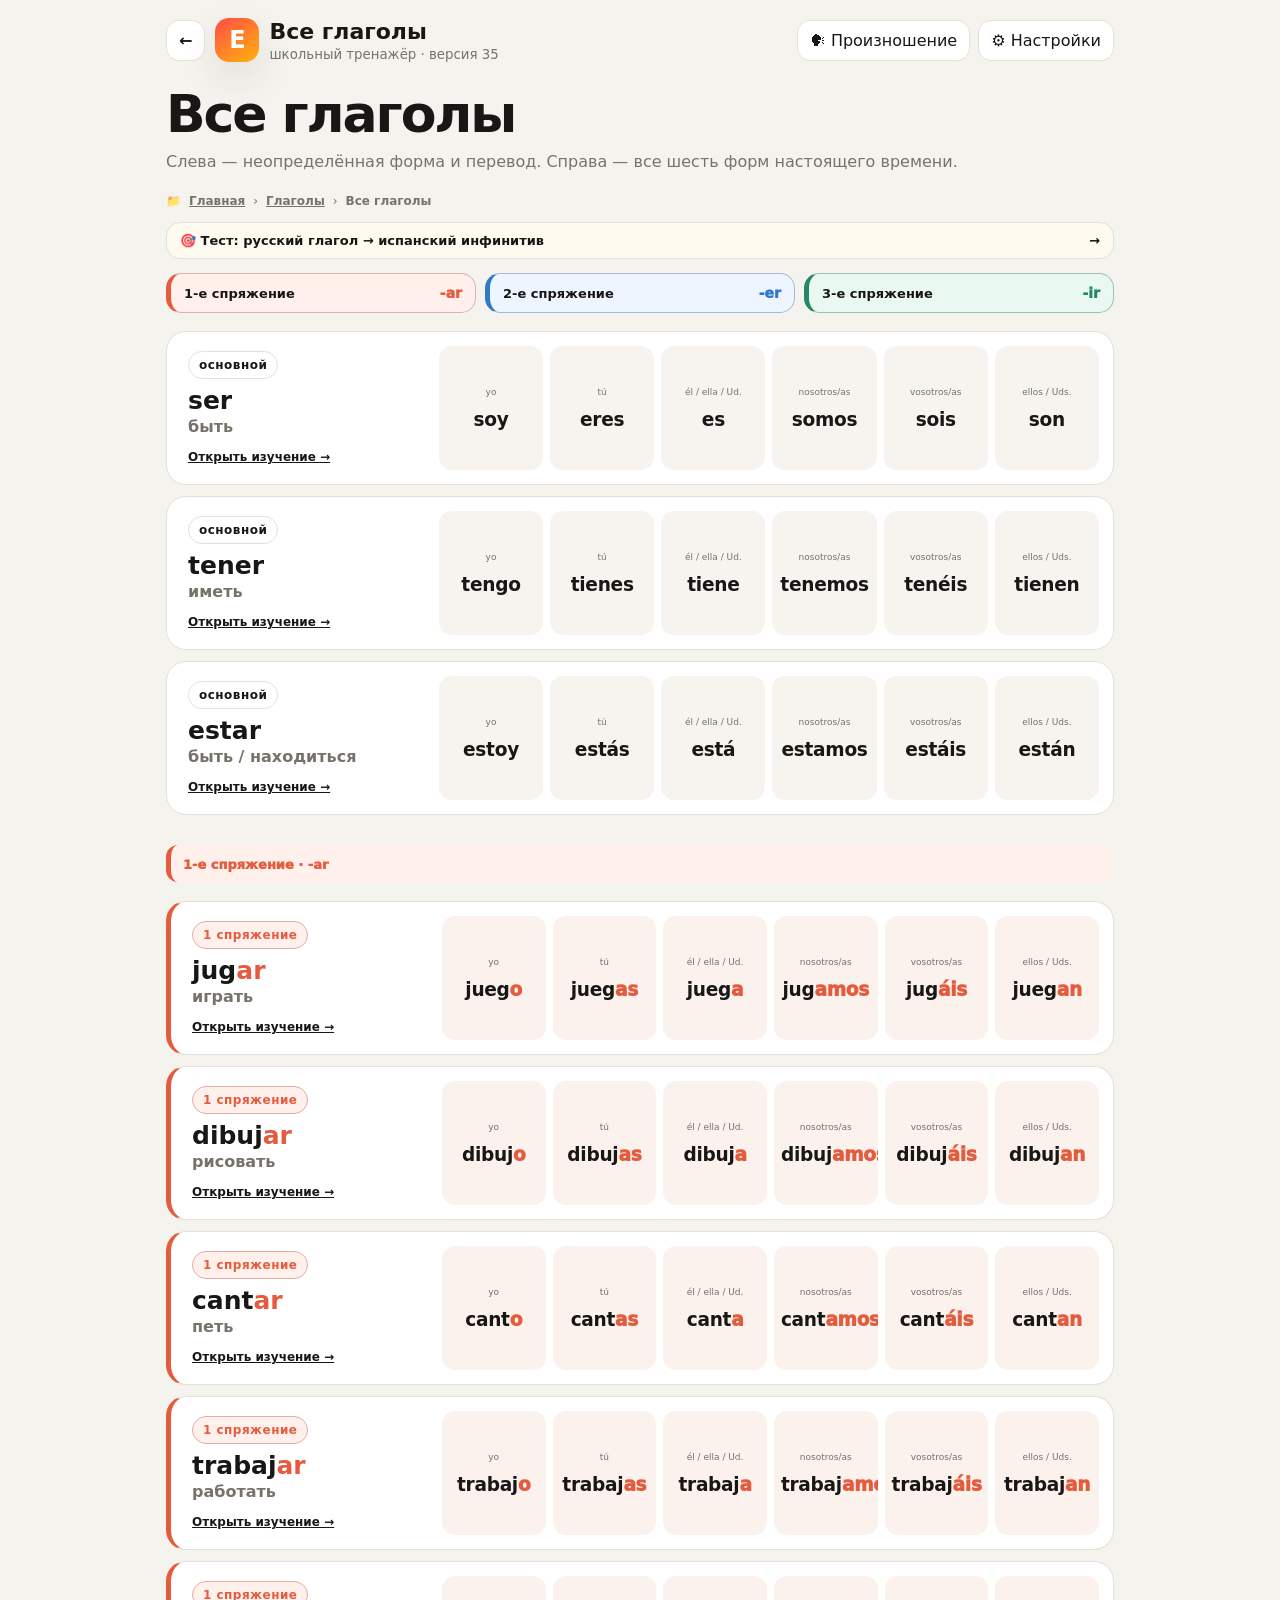
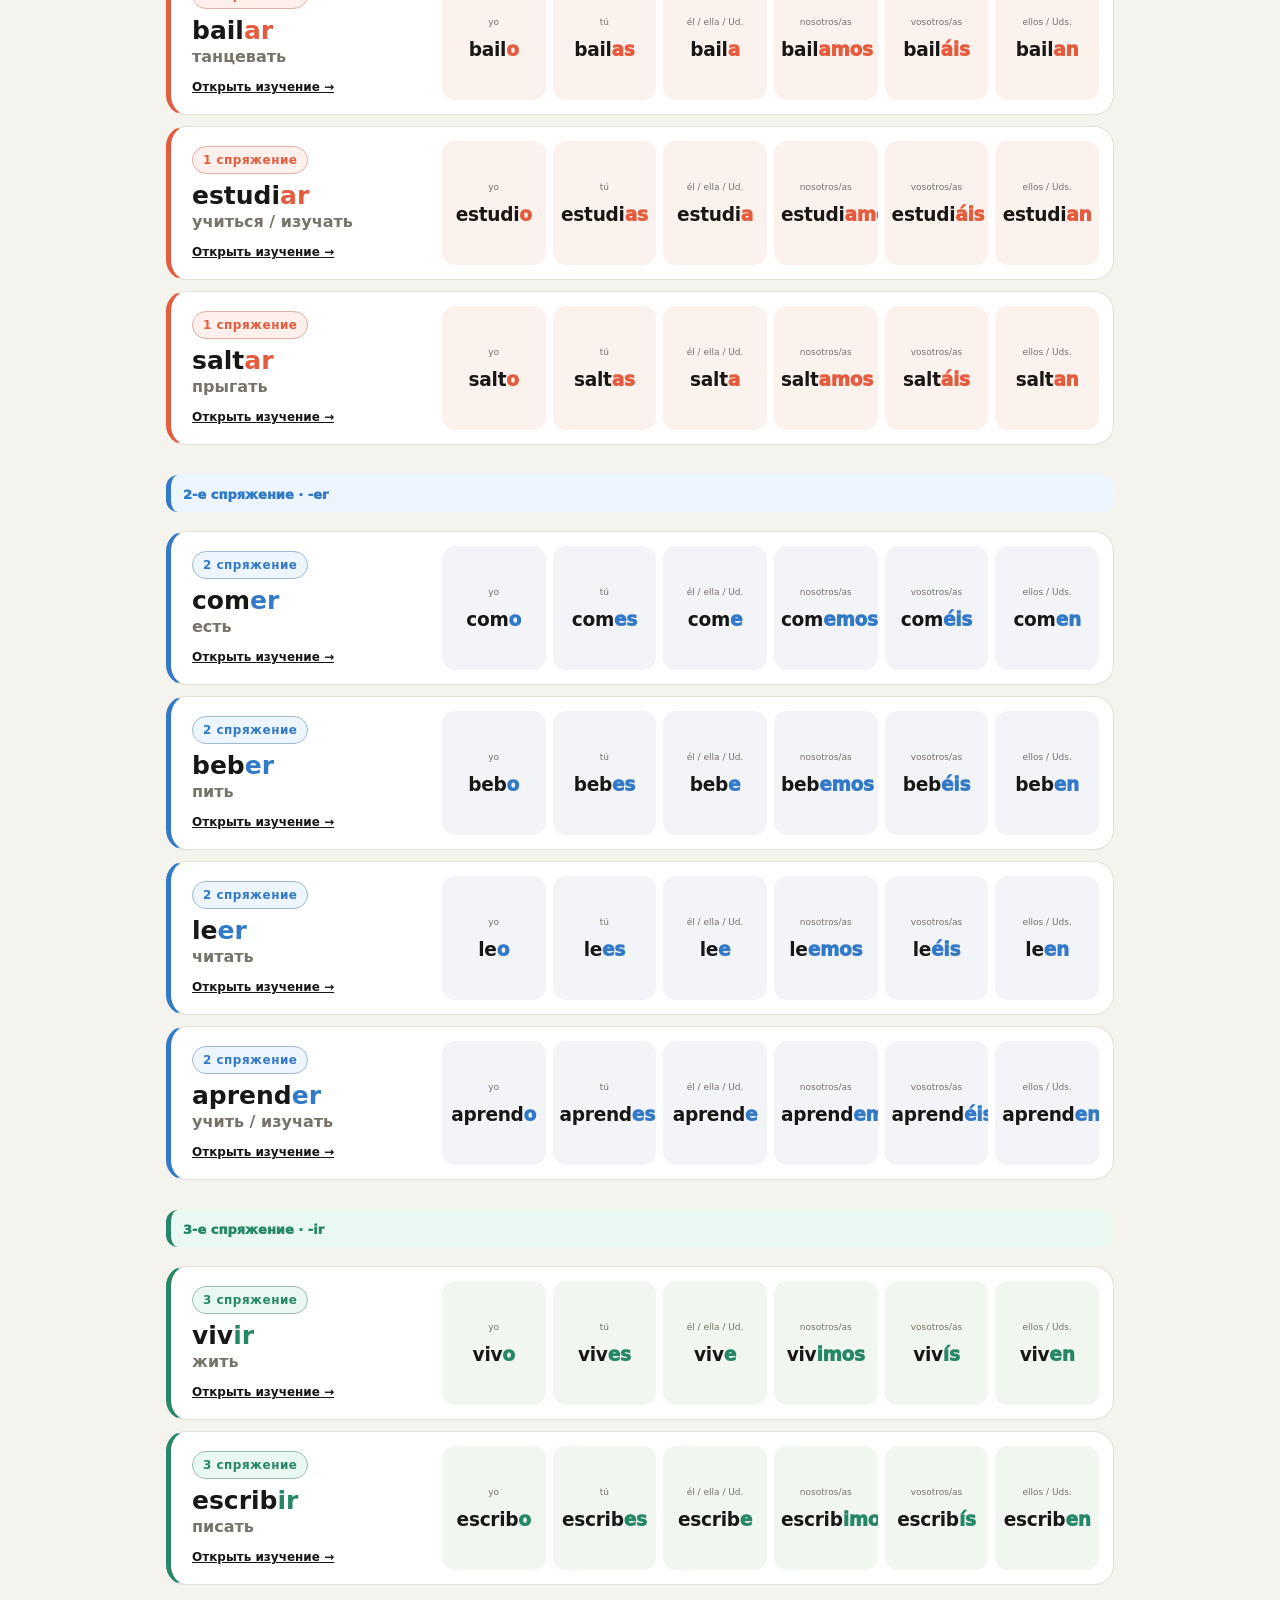
==== commit 1ba3f55e: "3" ====
--- a/all-verbs.html
+++ b/all-verbs.html
@@ -1,6 +1,6 @@
-<!doctype html><html lang="ru"><head><meta charset="utf-8"><meta name="viewport" content="width=device-width,initial-scale=1,viewport-fit=cover"><title>Все глаголы — Español</title><link rel="stylesheet" href="styles-v34.css"><link rel="manifest" href="manifest.webmanifest"><meta name="theme-color" content="#f5f3ee"><meta name="mobile-web-app-capable" content="yes"><meta name="apple-mobile-web-app-capable" content="yes"><meta name="apple-mobile-web-app-title" content="Espanol"><link rel="apple-touch-icon" href="icon-192.png"><link rel="icon" href="icon-192.png"><script>if("serviceWorker" in navigator&&(location.protocol==="https:"||location.hostname==="localhost"))addEventListener("load",function(){navigator.serviceWorker.register("sw.js").catch(function(){})});</script></head><body>
+<!doctype html><html lang="ru"><head><meta charset="utf-8"><meta name="viewport" content="width=device-width,initial-scale=1,viewport-fit=cover"><title>Все глаголы — Español</title><link rel="stylesheet" href="styles-v35.css"><link rel="manifest" href="manifest.webmanifest"><meta name="theme-color" content="#f5f3ee"><meta name="mobile-web-app-capable" content="yes"><meta name="apple-mobile-web-app-capable" content="yes"><meta name="apple-mobile-web-app-title" content="Espanol"><link rel="apple-touch-icon" href="icon-192.png"><link rel="icon" href="icon-192.png"><script>if("serviceWorker" in navigator&&(location.protocol==="https:"||location.hostname==="localhost"))addEventListener("load",function(){navigator.serviceWorker.register("sw.js").catch(function(){})});</script></head><body>
 <div class="shell">
-<header class="appbar"><div class="appbar-left"><a class="ghostbtn back" href="verbs.html">←</a><div class="logo">E</div><div class="appbar-title"><h1>Все глаголы</h1><small>школьный тренажёр · версия 34</small></div></div><div class="appbar-actions"><a class="iconbtn" href="pronunciation.html">🗣 Произношение</a><a class="iconbtn" href="settings.html">⚙ Настройки</a></div></header>
+<header class="appbar"><div class="appbar-left"><a class="ghostbtn back" href="verbs.html">←</a><div class="logo">E</div><div class="appbar-title"><h1>Все глаголы</h1><small>школьный тренажёр · версия 35</small></div></div><div class="appbar-actions"><a class="iconbtn" href="pronunciation.html">🗣 Произношение</a><a class="iconbtn" href="settings.html">⚙ Настройки</a></div></header>
 <h1 class="page-title">Все глаголы</h1>
 <p class="page-sub">Слева — неопределённая форма и перевод. Справа — все шесть форм настоящего времени.</p>
 <div class="folder-back-note">📁 <a href="index.html">Главная</a><span>›</span><a href="verbs.html">Глаголы</a><span>›</span><b>Все глаголы</b></div><a class="verb-test-mini-link" href="verb-infinitive-test.html">🎯 Тест: русский глагол → испанский инфинитив <span>→</span></a>
@@ -11,7 +11,7 @@
 </nav>
 <section class="all-verbs-table" id="allVerbs"></section>
 </div><div id="toast" class="toast"></div>
-<script src="data-v34.js"></script><script src="common-v34.js"></script><script>
+<script src="data-v35.js"></script><script src="common-v35.js"></script><script>
 const ORDER=['ser','tener','estar','jugar','dibujar','cantar','trabajar','bailar','estudiar','saltar','comer','beber','leer','aprender','vivir','escribir'];
 const PRON=['yo','tú','él / ella / Ud.','nosotros/as','vosotros/as','ellos / Uds.'];
 const ENDINGS={1:['o','as','a','amos','áis','an'],2:['o','es','e','emos','éis','en'],3:['o','es','e','imos','ís','en']};
--- a/styles-v35.css
+++ b/styles-v35.css
@@ -0,0 +1,459 @@
+:root{
+  --bg:#f5f3ee; --panel:#fff; --text:#181716; --muted:#77726a; --line:#e6e0d8;
+  --accent:#ff5b38; --accent2:#ffad13; --ok:#168b55; --bad:#cf3e37;
+  --shadow:0 16px 38px rgba(47,38,25,.10);
+}
+*{box-sizing:border-box}
+html,body{margin:0;min-height:100%;background:var(--bg);color:var(--text);font-family:Inter,ui-sans-serif,system-ui,-apple-system,BlinkMacSystemFont,"Segoe UI",sans-serif}
+button,input,select{font:inherit}button{cursor:pointer}.hidden{display:none!important}
+.shell{max-width:980px;margin:0 auto;padding:18px 16px 48px}
+.appbar{display:flex;align-items:center;justify-content:space-between;gap:12px;margin-bottom:22px}
+.appbar-left{display:flex;align-items:center;gap:10px;min-width:0}.appbar-title{min-width:0}.appbar h1{font-size:22px;margin:0;white-space:nowrap;overflow:hidden;text-overflow:ellipsis}.appbar small{display:block;color:var(--muted);margin-top:3px}
+.logo{width:44px;height:44px;border-radius:14px;background:linear-gradient(145deg,#ff4d45,#ffb30d);display:grid;place-items:center;color:#fff;font-weight:900;font-size:24px;box-shadow:var(--shadow)}
+.iconbtn,.ghostbtn{border:1px solid var(--line);background:var(--panel);border-radius:13px;padding:10px 12px;color:var(--text);text-decoration:none;display:inline-flex;align-items:center;justify-content:center;gap:7px}.iconbtn:hover,.ghostbtn:hover{transform:translateY(-1px)}
+.back{font-weight:800}.page-title{margin:8px 0 6px;font-size:clamp(30px,7vw,52px);letter-spacing:-.04em}.page-sub{color:var(--muted);margin:0 0 24px;line-height:1.5}
+.topic-grid{display:grid;grid-template-columns:repeat(2,1fr);gap:14px}.topic-card{display:flex;flex-direction:column;min-height:260px;padding:20px;border-radius:26px;background:var(--panel);border:1px solid var(--line);box-shadow:0 8px 22px rgba(0,0,0,.05);text-decoration:none;color:inherit;transition:.18s}.topic-card:hover{transform:translateY(-4px);box-shadow:var(--shadow)}
+.topic-icon{width:74px;height:74px;border-radius:22px;display:grid;place-items:center;font-size:37px;margin-bottom:28px}.topic-card h2{font-size:25px;margin:0 0 5px}.topic-card p{color:var(--muted);margin:0;line-height:1.4}.topic-meta{margin-top:auto;padding-top:20px;font-size:13px;color:var(--muted);display:flex;justify-content:space-between}.topic-meta b{color:var(--text)}
+.colors-icon{background:linear-gradient(135deg,#ff6b5b,#ffcf45,#68cf78,#6aa8ff)}.days-icon{background:#e7f0ff}.months-icon{background:#fff0dd}.ser-icon{background:#eee9ff}.conversations-icon{background:#e4f8f0}.school-icon{background:#ffe7ec}.adjectives-icon{background:#e9f7eb}.numerals-icon{background:#e7ecff}.tener-icon{background:#e3f5ef}.animals-icon{background:#fff0df}
+.quick-stats{display:grid;grid-template-columns:repeat(4,1fr);gap:10px;margin-top:18px}.stat{background:var(--panel);border:1px solid var(--line);border-radius:18px;padding:14px}.stat b{font-size:22px;display:block}.stat span{font-size:12px;color:var(--muted)}
+
+.topic-switcher{display:flex;align-items:center;justify-content:space-between;gap:14px;background:var(--panel);border:1px solid var(--line);border-radius:20px;padding:12px 14px;margin:-5px 0 14px;box-shadow:0 5px 16px rgba(0,0,0,.04)}
+.topic-switcher-label{display:flex;flex-direction:column;gap:2px;flex:0 0 auto}.topic-switcher-label b{font-size:14px}.topic-switcher-label span{font-size:11px;color:var(--muted)}
+.topic-switch-buttons{display:flex;gap:7px;overflow:auto;scrollbar-width:none}.topic-switch-buttons::-webkit-scrollbar{display:none}
+.topic-switch{white-space:nowrap;text-decoration:none;color:var(--text);border:1px solid var(--line);background:#f8f6f2;border-radius:13px;padding:10px 12px;font-weight:800;transition:.15s}
+.topic-switch:hover{transform:translateY(-1px);background:#fff}.topic-switch.active{background:#171717;color:#fff;border-color:#171717;box-shadow:0 6px 14px rgba(0,0,0,.14)}
+.topic-cta{margin-top:16px;background:#171717;color:#fff;border-radius:13px;padding:11px 13px;font-weight:850;text-align:center}
+
+.modebar{display:flex;gap:8px;overflow:auto;padding:2px 0 12px;scrollbar-width:none}.modebar::-webkit-scrollbar{display:none}.mode-tab{flex:0 0 auto;border:1px solid var(--line);background:var(--panel);border-radius:14px;padding:10px 13px;font-weight:800}.mode-tab.active{background:#171717;color:#fff;border-color:#171717}
+.workspace{background:var(--panel);border:1px solid var(--line);border-radius:28px;box-shadow:var(--shadow);padding:18px;min-height:560px}.workspace-head{display:flex;justify-content:space-between;align-items:flex-start;gap:12px;margin-bottom:14px}.workspace-head h2{margin:0;font-size:23px}.subtle{color:var(--muted);font-size:13px}.progress{height:8px;background:#efebe5;border-radius:99px;overflow:hidden;margin-bottom:16px}.progress>div{height:100%;background:linear-gradient(90deg,var(--accent),var(--accent2));width:0;transition:.25s}
+.study-layout{display:grid;grid-template-columns:minmax(0,1fr) 270px;gap:16px}.flashcard{border:1px solid var(--line);border-radius:25px;overflow:hidden;min-height:410px;display:flex;flex-direction:column}.visual{flex:1;min-height:270px;display:grid;place-items:center;position:relative;background:#f4f0e9}.visual-emoji{font-size:90px;filter:drop-shadow(0 8px 12px rgba(0,0,0,.08))}.visual-big{font-size:clamp(58px,12vw,110px);font-weight:900;letter-spacing:-.07em;color:#27231e}.visual-word{font-size:clamp(34px,7vw,72px);letter-spacing:-.045em;text-align:center;padding:24px;overflow-wrap:anywhere}.badge{position:absolute;top:14px;left:14px;background:rgba(255,255,255,.86);padding:7px 10px;border-radius:11px;font-weight:800;font-size:12px}.card-copy{padding:20px;display:flex;justify-content:space-between;align-items:flex-end;gap:12px}.es{font-size:clamp(38px,8vw,65px);font-weight:950;letter-spacing:-.05em;line-height:.95}.ru{font-size:18px;color:var(--muted);margin-top:8px}.speak{width:62px;height:62px;border:0;border-radius:20px;background:#171717;color:#fff;font-size:26px}.controls{display:grid;grid-template-columns:1fr 1fr;gap:9px;margin-top:10px}.btn{border:0;border-radius:15px;padding:13px 14px;font-weight:850}.btn.primary{background:#171717;color:#fff}.btn.good{background:#e7f6ed;color:#0a7546}.btn.soft{background:#f1eee8;color:#302d29}.btn.warn{background:#fff0e8;color:#b94325}
+.side{border:1px solid var(--line);background:#fbfaf7;border-radius:22px;padding:15px}.side h3{margin:0 0 10px;font-size:16px}.side label{display:block;font-size:12px;color:var(--muted);margin:12px 0 6px}.side select,.side input[type=range]{width:100%}.side select{padding:10px;border:1px solid var(--line);border-radius:11px;background:white}.check{display:flex!important;align-items:center;gap:8px;color:var(--text)!important;font-size:13px!important}
+.quiz{max-width:700px;margin:0 auto}.prompt{text-align:center;margin:12px 0 22px}.prompt-visual{width:min(280px,78vw);height:210px;border-radius:25px;display:grid;place-items:center;margin:0 auto 15px;border:1px solid var(--line);background:#f3efe7;box-shadow:0 7px 20px rgba(0,0,0,.06)}.prompt-visual strong{font-size:clamp(44px,11vw,82px);letter-spacing:-.05em}.prompt-word{font-size:clamp(40px,9vw,72px);font-weight:950;letter-spacing:-.05em}.options{display:grid;grid-template-columns:1fr 1fr;gap:10px}.option{border:1px solid var(--line);border-radius:16px;background:#fff;padding:16px 14px;font-weight:800;text-align:left}.option.correct{background:#e7f6ed;border-color:#74c99c;color:#086b40}.option.wrong{background:#fdebea;border-color:#e89b96;color:#a52e28}.option:disabled{cursor:default}.feedback{min-height:31px;text-align:center;margin-top:13px;font-weight:800}.feedback.ok{color:var(--ok)}.feedback.bad{color:var(--bad)}
+.audio-wrap,.dict-wrap,.empty{text-align:center;max-width:640px;margin:30px auto}.audio-big{width:104px;height:104px;border:0;border-radius:32px;background:#171717;color:white;font-size:42px;box-shadow:var(--shadow)}.dict-input{width:100%;padding:16px;border-radius:16px;border:2px solid var(--line);font-size:24px;text-align:center;outline:none}.dict-input:focus{border-color:#ff9b83}.choice-grid{display:grid;grid-template-columns:repeat(2,1fr);gap:10px;margin-top:20px}.choice{border:1px solid var(--line);background:#fff;border-radius:16px;padding:18px;font-weight:800}.color-choice{aspect-ratio:1.25;border:4px solid white;border-radius:20px;box-shadow:0 5px 15px rgba(0,0,0,.12);outline:1px solid rgba(0,0,0,.08)}.choice.wrong{background:#fdebea;border-color:#e89b96;color:#a52e28;animation:wrongShake .28s ease}.choice.correct{background:#e7f6ed;border-color:#74c99c;color:#086b40}.color-choice.wrong{outline:4px solid #d83b35;animation:wrongShake .28s ease}.color-choice.correct{outline:4px solid #168a53}@keyframes wrongShake{0%,100%{transform:translateX(0)}25%{transform:translateX(-5px)}75%{transform:translateX(5px)}}
+.speed-head{text-align:center;margin-bottom:14px}.speed-head b{font-size:45px}.match-grid{display:grid;grid-template-columns:repeat(4,1fr);gap:9px}.match-card{min-height:92px;border:1px solid var(--line);border-radius:16px;background:#fff;padding:8px;font-weight:850;display:grid;place-items:center;text-align:center}.match-card.selected{outline:4px solid #ffb69f}.match-card.matched{pointer-events:none}
+.settings-card{background:var(--panel);border:1px solid var(--line);border-radius:24px;padding:18px;margin-bottom:14px;box-shadow:0 7px 20px rgba(0,0,0,.04)}.settings-card h2{margin:0 0 5px}.settings-card p{margin:0 0 15px;color:var(--muted)}.settings-actions{display:flex;gap:8px;flex-wrap:wrap;margin:10px 0 15px}.dict-list{display:grid;grid-template-columns:1fr 1fr;gap:8px}.word-row{display:grid;grid-template-columns:auto auto 1fr auto;align-items:center;gap:10px;border:1px solid var(--line);border-radius:14px;padding:10px;background:#fff}.word-row.off{opacity:.48}.dot{width:25px;height:25px;border-radius:8px;border:1px solid rgba(0,0,0,.08)}.word-main b{display:block}.word-main span{font-size:12px;color:var(--muted)}.switch{position:relative;width:42px;height:24px}.switch input{opacity:0;width:0;height:0}.slider{position:absolute;inset:0;background:#c9c5be;border-radius:99px;transition:.2s}.slider:before{content:"";position:absolute;width:18px;height:18px;left:3px;top:3px;background:#fff;border-radius:50%;transition:.2s}.switch input:checked+.slider{background:#171717}.switch input:checked+.slider:before{transform:translateX(18px)}
+.toast{position:fixed;left:50%;bottom:22px;transform:translate(-50%,18px);opacity:0;background:#171717;color:#fff;padding:11px 15px;border-radius:13px;transition:.2s;pointer-events:none;z-index:20}.toast.show{opacity:1;transform:translate(-50%,0)}
+@media(max-width:780px){.topic-switcher{display:block}.topic-switcher-label{margin-bottom:9px}.topic-switch-buttons{width:100%}.topic-switch{flex:1 0 auto;text-align:center}.topic-grid{grid-template-columns:1fr}.topic-card{min-height:190px}.topic-icon{margin-bottom:18px}.study-layout{grid-template-columns:1fr}.side{order:-1}.quick-stats{grid-template-columns:1fr 1fr}.dict-list{grid-template-columns:1fr}.match-grid{grid-template-columns:repeat(3,1fr)}}
+@media(max-width:520px){.shell{padding:12px 10px 36px}.appbar{margin-bottom:15px}.appbar small{display:none}.page-title{font-size:35px}.workspace{padding:13px;border-radius:22px;min-height:500px}.options,.choice-grid{grid-template-columns:1fr}.match-grid{grid-template-columns:repeat(3,1fr)}.mode-tab{padding:9px 11px}.visual{min-height:240px}.card-copy{padding:16px}.settings-card{padding:13px}}
+
+
+/* SER grammar topic */
+.grammar-visual{background:linear-gradient(145deg,#f3efff,#faf8ff)}
+.grammar-pair{display:flex;align-items:center;justify-content:center;gap:18px;flex-wrap:wrap;padding:32px;text-align:center}
+.grammar-pair span{font-size:clamp(30px,7vw,58px);font-weight:850;letter-spacing:-.04em}
+.grammar-pair i{font-size:32px;color:#9187a8;font-style:normal}
+.grammar-pair strong{font-size:clamp(46px,10vw,82px);font-weight:950;color:#684cc4;letter-spacing:-.05em}
+.ser-main{font-size:clamp(30px,6.3vw,54px);line-height:1.02}
+.ser-form{color:#684cc4}
+.examples{border-top:1px solid var(--line);background:#fbf9ff;padding:16px 20px 18px}
+.examples-title{font-size:11px;font-weight:900;text-transform:uppercase;letter-spacing:.08em;color:#8b829b;margin-bottom:8px}
+.example{display:grid;grid-template-columns:1fr 1fr;gap:10px;padding:8px 0;border-top:1px dashed #e4deef}
+.example:first-of-type{border-top:0}.example b{font-size:15px}.example span{font-size:14px;color:var(--muted)}
+.grammar-prompt{background:linear-gradient(145deg,#f3efff,#faf8ff);height:auto;min-height:190px;padding:22px;display:flex;flex-direction:column;justify-content:center}
+.grammar-pronoun{font-size:clamp(32px,8vw,58px);font-weight:950;letter-spacing:-.045em;line-height:1.02}
+.grammar-ru{font-size:16px;color:var(--muted);margin-top:10px}
+.grammar-option{text-align:center;font-size:clamp(24px,5vw,34px);color:#5f43bd}
+.ser-choice{display:flex;flex-direction:column;gap:5px;text-align:center}.ser-choice b{font-size:17px}.ser-choice span{font-size:25px;color:#684cc4;font-weight:950}
+.grammar-match{font-size:16px}.grammar-match:nth-child(n){overflow-wrap:anywhere}
+.ser-rule{margin-top:18px;padding:13px;border-radius:14px;background:#f0ecfb;display:flex;flex-direction:column;gap:5px}.ser-rule b{font-size:14px}.ser-rule span{font-size:12px;line-height:1.45;color:#625a70}
+.grammar-chip{min-width:74px;max-width:105px;padding:6px 7px;border-radius:9px;background:#f0ecfb;color:#5f43bd;font-size:10px;font-weight:850;text-align:center;line-height:1.15}
+.text-dot{display:grid;place-items:center;background:#f0ede7;font-size:9px;font-weight:900;overflow:hidden}
+@media(max-width:520px){.example{grid-template-columns:1fr;gap:3px}.grammar-pair{gap:10px;padding:22px 12px}.grammar-chip{min-width:58px;max-width:78px;font-size:9px}.word-row{gap:7px}}
+
+/* v7 interaction feedback */
+.example{grid-template-columns:1fr auto;align-items:center;gap:10px}
+.example-copy{display:grid;grid-template-columns:1fr 1fr;gap:10px;align-items:center}
+.example-speak{width:38px;height:38px;border:1px solid var(--line);border-radius:12px;background:#fff;display:grid;place-items:center;font-size:17px;box-shadow:0 3px 10px rgba(0,0,0,.04)}
+.example-speak:hover{transform:translateY(-1px)}
+.test-examples{margin-top:16px;border:1px solid #e4deef;border-radius:18px;overflow:hidden;text-align:left}
+.wrong-input{border-color:#d83b35!important;background:#fff2f1;animation:wrongShake .28s ease}
+.match-card.matched{opacity:1;pointer-events:none;outline:4px solid #168a53;border-color:#168a53;background:#edf9f2;color:#086b40;box-shadow:0 0 0 2px rgba(22,138,83,.08)}
+.match-card.pair-wrong{outline:4px solid #d83b35;border-color:#d83b35;background:#fff0ef;animation:wrongShake .28s ease}
+.match-color{display:block;width:100%;height:100%;min-height:72px;border-radius:11px;border:1px solid rgba(0,0,0,.08)}
+.color-match-card{padding:7px;background:#fff}
+.color-match-card.matched .match-color{box-shadow:inset 0 0 0 2px rgba(255,255,255,.8)}
+.match-actions{text-align:center;margin-top:14px}
+@media(max-width:520px){.example-copy{grid-template-columns:1fr;gap:3px}.example{grid-template-columns:1fr auto}.example-speak{width:42px;height:42px}}
+.test-next{text-align:center;margin-top:12px}
+
+
+/* v8: top/right navigation and pronunciation practice */
+.appbar-actions{display:flex;gap:8px;align-items:center;flex-wrap:wrap;justify-content:flex-end}
+.workspace-head-right{display:flex;align-items:flex-end;gap:10px;flex-direction:column;min-width:max-content}
+.workspace-actions{display:flex;gap:7px;align-items:center;justify-content:flex-end;flex-wrap:wrap}
+.head-nav{border:1px solid var(--line);border-radius:13px;padding:10px 13px;font-weight:850;background:#f5f2ec;color:var(--text)}
+.head-nav.primary{background:#171717;color:#fff;border-color:#171717}.head-nav.secondary{background:#f3f0ea}
+.pronunciation-home{margin:0 0 16px;display:grid;grid-template-columns:auto 1fr auto;gap:16px;align-items:center;text-decoration:none;color:inherit;background:linear-gradient(135deg,#171717,#34302b);color:#fff;border-radius:25px;padding:18px 20px;box-shadow:var(--shadow)}
+.pronunciation-home-icon{width:66px;height:66px;border-radius:20px;background:rgba(255,255,255,.12);display:grid;place-items:center;font-size:34px}.pronunciation-home h2{margin:3px 0 4px;font-size:25px}.pronunciation-home p{margin:0;color:rgba(255,255,255,.72);line-height:1.4}.pronunciation-home .eyebrow{font-size:10px;font-weight:900;letter-spacing:.11em;color:#ffc969}.pronunciation-arrow{font-size:31px;font-weight:900}
+.pronunciation-workspace{min-height:600px}.pronounce-card{max-width:760px;margin:28px auto 0;text-align:center;border:1px solid var(--line);border-radius:27px;padding:30px 26px;background:linear-gradient(180deg,#fff,#fbfaf7);box-shadow:0 7px 20px rgba(0,0,0,.045)}
+.pronounce-meta{display:flex;justify-content:center;gap:8px;align-items:center;margin-bottom:26px}.pronounce-meta span,.pronounce-meta b{font-size:11px;padding:7px 10px;border-radius:99px;background:#f1eee8}.pronounce-meta b{text-transform:uppercase;letter-spacing:.06em;color:#6f675e}
+.pronounce-target{font-size:clamp(36px,7.5vw,68px);line-height:1.08;font-weight:950;letter-spacing:-.045em;overflow-wrap:anywhere}.pronounce-translation{font-size:14px;color:var(--muted);margin-top:12px;min-height:20px}
+.pronounce-actions{display:grid;grid-template-columns:1fr 1fr;gap:12px;max-width:520px;margin:30px auto 0}.pronounce-listen,.pronounce-mic{border:0;border-radius:19px;padding:16px;font-weight:900;font-size:17px}.pronounce-listen{background:#f0ede7;color:#282522}.pronounce-mic{background:#171717;color:#fff}.pronounce-mic.recording{background:#c73d36;box-shadow:0 0 0 7px rgba(199,61,54,.13);animation:micPulse 1s ease-in-out infinite}.pronounce-mic.disabled{opacity:.4;cursor:not-allowed}
+.speech-status{margin:22px auto 0;font-size:14px;font-weight:800;min-height:22px}.speech-status.listening{color:#9c4e00}.speech-status.ok{color:var(--ok)}.speech-status.bad{color:var(--bad)}.recognized{font-size:12px;color:var(--muted);margin-top:6px;min-height:18px}
+@keyframes micPulse{50%{transform:scale(1.025)}}
+@media(max-width:620px){.appbar-actions{gap:5px}.appbar-actions .iconbtn{font-size:12px;padding:9px}.workspace-head{align-items:stretch}.workspace-head-right{align-items:flex-end}.workspace-actions{width:100%}.head-nav{min-height:44px}.pronunciation-home{grid-template-columns:auto 1fr;padding:15px}.pronunciation-arrow{display:none}.pronunciation-home-icon{width:56px;height:56px}.pronounce-card{margin-top:16px;padding:24px 14px}.pronounce-actions{grid-template-columns:1fr}.pronounce-listen,.pronounce-mic{min-height:54px}}
+
+/* v9: pronunciation practice filters */
+.pron-settings{margin:16px 0 22px;border:1px solid var(--line);border-radius:24px;background:#fbfaf7;padding:18px;box-shadow:0 8px 25px rgba(0,0,0,.045)}
+.pron-settings.hidden{display:none}.pron-settings-head{display:flex;justify-content:space-between;gap:16px;align-items:flex-start;margin-bottom:16px}.pron-settings-head h3{margin:0 0 4px;font-size:21px}.pron-settings-head p{margin:0;color:var(--muted);font-size:13px}.settings-close{border:0;background:#eeeae3;width:36px;height:36px;border-radius:12px;font-size:24px;line-height:1;color:#554f48}
+.pron-settings-grid{display:grid;grid-template-columns:1fr 1.05fr;gap:16px}.pron-setting-group{border:1px solid var(--line);border-radius:18px;background:white;padding:14px}.pron-group-title{display:flex;align-items:center;justify-content:space-between;gap:10px;margin-bottom:11px}.mini-actions{display:flex;gap:6px}.mini-actions button{border:1px solid var(--line);background:#f6f3ed;border-radius:10px;padding:7px 9px;font-size:11px;font-weight:800}
+.pron-topic-options{display:grid;grid-template-columns:1fr 1fr;gap:8px}.pron-topic-check{display:grid;grid-template-columns:auto auto 1fr;align-items:center;gap:8px;border:1px solid var(--line);border-radius:14px;padding:10px;cursor:pointer}.pron-topic-check:has(input:checked){border-color:#9d8af0;background:#f7f4ff}.pron-topic-check input{width:18px;height:18px}.pron-topic-icon{font-size:22px}.pron-topic-check b{display:block;font-size:13px}.pron-topic-check small{display:block;font-size:10px;color:var(--muted);margin-top:2px}
+.pron-content-options{display:grid;gap:8px}.pron-radio{display:grid;grid-template-columns:auto 1fr;gap:10px;align-items:flex-start;border:1px solid var(--line);border-radius:14px;padding:11px;cursor:pointer}.pron-radio:has(input:checked){border-color:#ff9d88;background:#fff6f2}.pron-radio input{width:18px;height:18px;margin-top:1px}.pron-radio b{display:block;font-size:13px}.pron-radio small{display:block;color:var(--muted);font-size:11px;line-height:1.35;margin-top:3px}
+.pron-settings-summary{display:flex;align-items:center;justify-content:space-between;gap:12px;margin-top:14px;padding-top:14px;border-top:1px solid var(--line)}.pron-settings-summary span{font-size:12px;color:var(--muted);font-weight:700}
+@media(max-width:760px){.pron-settings-grid{grid-template-columns:1fr}.pron-topic-options{grid-template-columns:1fr 1fr}.pron-settings-summary{align-items:stretch;flex-direction:column}.pron-settings-summary .head-nav{width:100%}}
+@media(max-width:430px){.pron-topic-options{grid-template-columns:1fr}.pron-settings{padding:13px}.pron-setting-group{padding:11px}.mini-actions button{padding:6px 7px}}
+
+
+/* v9.1: conversations + school */
+.pron-hint{display:block;margin-top:9px;font-size:15px;font-weight:750;letter-spacing:0;color:var(--muted);line-height:1.2}
+.conversation-main{font-size:clamp(27px,5.8vw,50px);line-height:1.04;overflow-wrap:anywhere}
+.topic-card .conversations-icon,.topic-card .school-icon,.topic-card .adjectives-icon,.topic-card .numerals-icon,.topic-card .animals-icon{font-size:35px}
+@media(max-width:520px){
+  .conversation-main{font-size:clamp(25px,8vw,40px)}
+}
+
+
+/* v9.2: voice controls in card footer + integrated pronunciation checking */
+.study-single{max-width:780px;margin:0 auto}
+.quiz-card-shell{max-width:820px;margin:0 auto}
+.voice-footer{border-top:1px solid var(--line);margin-top:18px;padding:15px 16px 14px;background:#faf8f4;border-radius:0 0 22px 22px}
+.flashcard>.voice-footer{margin-top:0;border-radius:0;background:#faf8f4}
+.voice-footer-title{display:flex;justify-content:space-between;align-items:baseline;gap:12px;margin-bottom:12px}.voice-footer-title b{font-size:13px}.voice-footer-title span{font-size:11px;color:var(--muted);text-align:right}
+.voice-settings-row{display:grid;grid-template-columns:minmax(180px,1.25fr) minmax(180px,1fr) auto;gap:12px;align-items:end}.voice-field{display:flex;flex-direction:column;gap:6px;font-size:11px;color:var(--muted);font-weight:750}.voice-field select{width:100%;min-width:0;padding:9px 10px;border:1px solid var(--line);border-radius:11px;background:#fff;color:var(--text)}.voice-field input[type=range]{width:100%}.voice-auto{display:flex;align-items:center;gap:7px;font-size:12px;color:var(--text);padding-bottom:8px;white-space:nowrap}
+.pron-check-row{display:flex;gap:8px;margin-top:13px}.pron-check-listen,.pron-check-mic{border:1px solid var(--line);border-radius:13px;padding:11px 13px;font-weight:850;background:#fff;color:var(--text)}.pron-check-mic{background:#171717;color:#fff;border-color:#171717}.pron-check-listen:disabled,.pron-check-mic:disabled{opacity:.38;cursor:not-allowed}.pron-check-mic.recording{background:#c73d36;border-color:#c73d36;box-shadow:0 0 0 6px rgba(199,61,54,.12);animation:micPulse 1s ease-in-out infinite}
+.pron-check-status{min-height:18px;margin-top:10px;font-size:12px;font-weight:750;color:var(--muted)}.pron-check-status.listening{color:#9c4e00}.pron-check-status.ok{color:var(--ok)}.pron-check-status.bad{color:var(--bad)}.pron-check-recognized{min-height:16px;margin-top:3px;font-size:11px;color:var(--muted)}
+.audio-wrap>.voice-footer,.dict-wrap>.voice-footer{margin-left:-0px;margin-right:-0px}
+@media(max-width:780px){.voice-settings-row{grid-template-columns:1fr 1fr}.voice-auto{grid-column:1/-1}.study-layout{display:block}.side{display:none}}
+@media(max-width:560px){.voice-footer{padding:13px 12px}.voice-footer-title{display:block}.voice-footer-title span{display:block;text-align:left;margin-top:4px}.voice-settings-row{grid-template-columns:1fr}.voice-auto{grid-column:auto;padding:2px 0}.pron-check-row{display:grid;grid-template-columns:1fr 1fr}.pron-check-listen,.pron-check-mic{min-height:46px;padding:10px 8px;font-size:12px}}
+
+
+/* School object illustrations */
+.school-svg{width:1.15em;height:1.15em;display:inline-block;vertical-align:-.14em;overflow:visible}
+.visual-big .school-svg,.prompt-visual .school-svg{width:min(150px,38vw);height:min(150px,38vw);vertical-align:middle}
+.text-dot .school-svg{width:26px;height:26px;vertical-align:middle}
+
+
+/* v17: folder "Глаголы" */
+.topic-grid{display:block}
+.topic-section-grid{display:grid;grid-template-columns:repeat(3,minmax(0,1fr));gap:14px}
+.topic-folder{margin-top:22px;padding:18px;border:1px solid var(--line);border-radius:24px;background:#f9f7f2}
+.topic-folder-head{display:flex;align-items:center;gap:12px;margin-bottom:14px}
+.topic-folder-head h2{margin:1px 0 3px;font-size:22px}
+.topic-folder-head p{margin:0;color:var(--muted);font-size:13px}
+.topic-folder-icon{width:48px;height:48px;border-radius:15px;background:#eee9ff;display:grid;place-items:center;font-size:24px;flex:0 0 auto}
+.verb-grid{display:grid;grid-template-columns:repeat(2,minmax(0,1fr));gap:14px}
+.topic-switch-group-label{align-self:center;padding:7px 8px;font-size:10px;font-weight:900;letter-spacing:.08em;text-transform:uppercase;color:var(--muted)}
+@media(max-width:850px){.topic-section-grid{grid-template-columns:repeat(2,minmax(0,1fr))}}
+@media(max-width:560px){.topic-section-grid,.verb-grid{grid-template-columns:1fr}.topic-folder{padding:14px;border-radius:20px}}
+
+
+/* v19: hierarchical verb folder */
+.estar-icon{background:#e7f2ff}.verb-practice-icon{background:#fff0e8}
+.topic-grid{display:block}
+.topic-section-grid{display:grid;grid-template-columns:repeat(3,minmax(0,1fr));gap:14px}
+.topic-folder-card{margin-top:22px;display:grid;grid-template-columns:auto 1fr auto;align-items:center;gap:16px;text-decoration:none;color:inherit;border:1px solid var(--line);border-radius:24px;background:#f9f7f2;padding:20px;box-shadow:0 7px 20px rgba(0,0,0,.035);transition:.18s}
+.topic-folder-card:hover{transform:translateY(-2px);box-shadow:var(--shadow)}
+.topic-folder-copy h2{margin:1px 0 5px;font-size:24px}.topic-folder-copy p{margin:0 0 11px;color:var(--muted);font-size:13px}.topic-folder-arrow{font-size:30px;font-weight:700}
+.verb-folder-grid{display:grid;grid-template-columns:repeat(3,minmax(0,1fr));gap:14px;margin-bottom:18px}
+.nested-folder{border:1px solid var(--line);border-radius:24px;background:#f9f7f2;overflow:hidden;margin-top:18px}
+.nested-folder>summary{list-style:none;cursor:pointer;display:grid;grid-template-columns:auto 1fr auto;align-items:center;gap:12px;padding:17px 18px}.nested-folder>summary::-webkit-details-marker{display:none}
+.nested-folder>summary b{display:block;font-size:19px}.nested-folder>summary small{display:block;color:var(--muted);margin-top:3px}.nested-folder-icon{width:44px;height:44px;border-radius:14px;background:#fff0e8;display:grid;place-items:center;font-size:23px}.nested-folder-arrow{font-size:22px;transition:.2s}.nested-folder[open] .nested-folder-arrow{transform:rotate(180deg)}.nested-folder-content{padding:0 18px 18px}.nested-folder-content .topic-card{max-width:520px}
+.folder-back-note{display:flex;align-items:center;gap:8px;color:var(--muted);font-size:12px;margin:-4px 0 14px}.folder-back-note a{color:inherit;font-weight:800}
+@media(max-width:850px){.topic-section-grid,.verb-folder-grid{grid-template-columns:repeat(2,minmax(0,1fr))}}
+@media(max-width:560px){.topic-section-grid,.verb-folder-grid{grid-template-columns:1fr}.topic-folder-card{grid-template-columns:auto 1fr;padding:15px}.topic-folder-arrow{display:none}.nested-folder>summary{padding:14px}.nested-folder-content{padding:0 14px 14px}}
+
+
+/* v21: all-six-forms study mode for verbs */
+.verb-overview{max-width:820px;margin:10px auto 0}
+.verb-overview-top{display:flex;align-items:center;justify-content:space-between;gap:18px;padding:18px;border:1px solid var(--line);border-radius:22px;background:#fbfaf7;margin-bottom:12px}
+.verb-overview-top h3{font-size:25px;margin:7px 0 5px}.verb-overview-top p{margin:0;color:var(--muted);line-height:1.45}
+.verb-overview-badge{display:inline-flex;border:1px solid var(--line);background:#fff;border-radius:999px;padding:6px 10px;font-size:12px;font-weight:900;letter-spacing:.04em}
+.verb-speak-all{flex:0 0 auto;border:0;border-radius:16px;background:#171717;color:#fff;padding:14px 17px;font-weight:900;display:inline-flex;align-items:center;gap:7px;min-height:50px}
+.verb-form-grid{display:grid;grid-template-columns:repeat(3,minmax(0,1fr));gap:10px}
+.verb-form-card{position:relative;min-width:0;border:1px solid var(--line);border-radius:20px;background:#fff;padding:16px;box-shadow:0 5px 15px rgba(0,0,0,.035)}
+.verb-form-num{position:absolute;right:11px;top:10px;color:#aaa39a;font-size:11px;font-weight:900}.verb-form-pronoun{display:block;color:var(--muted);font-size:12px;font-weight:800;line-height:1.25;padding-right:22px;min-height:30px}
+.verb-form-card strong{display:block;font-size:clamp(27px,4vw,38px);letter-spacing:-.04em;margin:8px 0 3px;overflow-wrap:anywhere}.verb-form-card small{color:var(--muted)}
+.verb-audio-order{margin-top:12px;border-radius:16px;background:#f3efe8;padding:12px 14px;font-size:13px;line-height:1.5;overflow-wrap:anywhere}
+@media(max-width:620px){
+  .verb-overview{margin-top:4px}.verb-overview-top{align-items:stretch;flex-direction:column;padding:14px;border-radius:18px;gap:12px}.verb-overview-top h3{font-size:21px}.verb-speak-all{width:100%;justify-content:center}
+  .verb-form-grid{grid-template-columns:repeat(2,minmax(0,1fr));gap:8px}.verb-form-card{padding:13px 11px;border-radius:16px}.verb-form-pronoun{font-size:10px;min-height:27px;padding-right:16px}.verb-form-card strong{font-size:26px}.verb-audio-order{font-size:12px}
+  .modebar{margin-left:-2px;margin-right:-2px;padding-bottom:10px}.mode-tab{min-height:42px}
+}
+@media(max-width:360px){.verb-form-card strong{font-size:23px}.verb-form-card{padding:12px 9px}.verb-form-pronoun{font-size:9px}}
+
+
+/* v22: first-conjugation subsection and highlighted endings */
+.verb-section{margin-bottom:18px}.verb-section-head{margin:0 0 11px}.verb-section-head h2{margin:3px 0 0;font-size:21px}
+.first-conj-folder .nested-folder-icon{background:#e9f2ff}.first-conj-note{margin:0 0 12px;padding:11px 13px;border-radius:14px;background:#fff;border:1px solid var(--line);font-size:13px;color:var(--muted)}
+.first-conj-note b{color:var(--text)}.first-conj-note span{color:var(--accent);font-weight:950}.first-conj-grid{margin-bottom:0}
+.verb-ending{color:var(--accent);font-weight:950}.ending-help{display:inline;font-weight:850;color:var(--accent)}
+.ser-main .verb-ending,.grammar-pair .verb-ending,.verb-form-card .verb-ending{color:var(--accent)}
+@media(max-width:620px){.first-conj-note{font-size:12px;line-height:1.55}.first-conj-grid{grid-template-columns:1fr}.verb-section-head h2{font-size:19px}}
+
+
+/* v23: new vocabulary topics */
+.furniture-icon{background:#f4eadc}.prepositions-icon{background:#e7f2f8}
+.topic-card .furniture-icon,.topic-card .prepositions-icon{font-size:35px}
+
+/* Preposition diagrams */
+.prep-visual{background:linear-gradient(180deg,#f8fbfd,#eef4f6);display:grid;place-items:center}
+.prep-svg{width:min(180px,85%);height:auto;display:block}
+.prompt-visual.prep-visual .prep-svg{width:min(260px,88%)}
+
+/* Numerals: sequential learning mode */
+.number-overview{max-width:960px;margin:10px auto 0}
+.number-overview-top{display:flex;align-items:center;justify-content:space-between;gap:18px;padding:18px;border:1px solid var(--line);border-radius:22px;background:#fbfaf7;margin-bottom:12px}
+.number-overview-top h3{font-size:25px;margin:7px 0 5px}.number-overview-top p{margin:0;color:var(--muted);line-height:1.45}
+.number-grid{display:grid;grid-template-columns:repeat(6,minmax(0,1fr));gap:8px}
+.number-cell{border:1px solid var(--line);border-radius:15px;background:#fff;padding:11px 8px;text-align:center;min-width:0}
+.number-cell b{display:block;font-size:21px}.number-cell span{display:block;margin-top:4px;color:var(--muted);font-weight:800;font-size:12px;overflow-wrap:anywhere}
+
+/* Verbs directory */
+.all-verbs-link{display:grid;grid-template-columns:auto 1fr auto;align-items:center;gap:12px;margin:14px 0 18px;padding:14px 16px;border:1px solid var(--line);border-radius:18px;background:#fff;text-decoration:none;color:inherit}
+.all-verbs-link>span{font-size:25px}.all-verbs-link b{display:block}.all-verbs-link small{display:block;color:var(--muted);margin-top:3px}.all-verbs-link>strong{font-size:24px}
+.second-conj-folder .nested-folder-icon{background:#eaf7ec}.third-conj-folder .nested-folder-icon{background:#fff0df}
+
+.all-verbs-table{display:grid;gap:11px;margin-top:16px}
+.all-verb-row{display:grid;grid-template-columns:minmax(180px,.85fr) minmax(0,2.3fr);gap:14px;border:1px solid var(--line);background:#fff;border-radius:20px;padding:14px}
+.all-verb-left{padding:5px 7px}.all-verb-left h2{font-size:25px;margin:7px 0 2px;text-transform:lowercase}.all-verb-left p{margin:0 0 10px;color:var(--muted);font-weight:750}.all-verb-left a{font-size:12px;font-weight:850;color:var(--text)}
+.all-verb-forms{display:grid;grid-template-columns:repeat(6,minmax(0,1fr));gap:7px}
+.all-verb-form{min-width:0;border-radius:13px;background:#f7f4ef;padding:10px 7px;text-align:center;display:flex;flex-direction:column;justify-content:center}
+.all-verb-form small{font-size:9px;color:var(--muted);line-height:1.15;min-height:22px}.all-verb-form b{font-size:clamp(15px,1.8vw,22px);overflow-wrap:anywhere}
+
+/* v23 mobile */
+@media(max-width:820px){
+  .number-grid{grid-template-columns:repeat(4,minmax(0,1fr))}
+  .all-verb-row{grid-template-columns:1fr}.all-verb-left{display:grid;grid-template-columns:auto 1fr auto;align-items:center;gap:8px}.all-verb-left .verb-overview-badge{grid-row:1/3}.all-verb-left h2{margin:0}.all-verb-left p{margin:0}.all-verb-left a{grid-column:1/-1}
+  .all-verb-forms{grid-template-columns:repeat(3,minmax(0,1fr))}
+}
+@media(max-width:560px){
+  .number-overview-top{align-items:stretch;flex-direction:column;padding:14px}.number-overview-top .verb-speak-all{width:100%;justify-content:center}
+  .number-grid{grid-template-columns:repeat(3,minmax(0,1fr));gap:6px}.number-cell{padding:9px 5px}.number-cell b{font-size:18px}.number-cell span{font-size:10px}
+  .all-verbs-link{grid-template-columns:auto 1fr;padding:12px}.all-verbs-link>strong{display:none}
+  .all-verb-row{padding:11px;border-radius:17px}.all-verb-left{grid-template-columns:auto 1fr}.all-verb-left .verb-overview-badge{grid-row:auto}.all-verb-left h2{font-size:22px}.all-verb-left p{grid-column:1/-1}.all-verb-forms{grid-template-columns:repeat(2,minmax(0,1fr));gap:6px}.all-verb-form{padding:9px 5px}.all-verb-form b{font-size:20px}
+  .prep-svg{width:min(165px,92%)}
+}
+
+
+/* v24: numerals — 0 separately, then strict rows of five */
+.number-zero-row{display:flex;justify-content:flex-start;margin:0 0 10px}
+.number-zero-row .number-cell{width:min(150px,100%)}
+.number-five-rows{display:grid;gap:8px}
+.number-five-row{display:grid;grid-template-columns:repeat(5,minmax(0,1fr));gap:8px}
+.number-cell{position:relative;transition:transform .16s ease,box-shadow .16s ease,border-color .16s ease,background .16s ease}
+.number-cell em{display:block;margin-top:5px;font-size:8px;line-height:1.1;font-style:normal;font-weight:900;text-transform:uppercase;letter-spacing:.04em;color:#a34b2d}
+.number-cell.decade-number{background:#fff0e5;border-color:#e5a17f;box-shadow:inset 0 0 0 1px rgba(205,100,55,.08)}
+.number-cell.decade-number b,.number-cell.decade-number span{color:#a84728}
+.number-cell.is-speaking{z-index:2;transform:translateY(-2px) scale(1.035);background:#fff8cf;border-color:#d9ad28;box-shadow:0 0 0 3px rgba(226,183,54,.2),0 8px 22px rgba(75,58,18,.14)}
+.number-cell.is-speaking b{color:#7b5a00}
+.verb-speak-all.speaking{opacity:.88}
+@media(max-width:560px){
+  .number-five-row{grid-template-columns:repeat(5,minmax(0,1fr));gap:4px}
+  .number-zero-row{margin-bottom:7px}
+  .number-zero-row .number-cell{width:20%}
+  .number-cell{padding:8px 3px;border-radius:12px}
+  .number-cell b{font-size:17px}
+  .number-cell span{font-size:9px;line-height:1.1;overflow-wrap:anywhere}
+  .number-cell em{font-size:6px;letter-spacing:0}
+}
+
+
+/* v25: interactive numeral playback */
+.number-cell{font:inherit;color:inherit;appearance:none;-webkit-appearance:none;width:100%;cursor:pointer}
+.number-cell:hover{border-color:#b9a98e;box-shadow:0 4px 12px rgba(54,45,30,.08)}
+.number-cell:focus-visible{outline:3px solid rgba(72,112,190,.28);outline-offset:2px}
+.number-cell.is-speaking{cursor:pointer}
+.verb-speak-all.speaking{cursor:pointer}
+
+/* v25: conjugation colors on the unified verbs page */
+.all-verb-row.conj-1{--conj-color:#e45b3e;--conj-soft:#fff0eb;border-left:5px solid var(--conj-color)}
+.all-verb-row.conj-2{--conj-color:#3279c8;--conj-soft:#edf5ff;border-left:5px solid var(--conj-color)}
+.all-verb-row.conj-3{--conj-color:#258767;--conj-soft:#eaf8f2;border-left:5px solid var(--conj-color)}
+.all-verb-row.conj-1 .verb-overview-badge,
+.all-verb-row.conj-2 .verb-overview-badge,
+.all-verb-row.conj-3 .verb-overview-badge{color:var(--conj-color);border-color:color-mix(in srgb,var(--conj-color) 36%,#ddd);background:var(--conj-soft)}
+.all-verb-row.conj-1 .infinitive-ending,
+.all-verb-row.conj-2 .infinitive-ending,
+.all-verb-row.conj-3 .infinitive-ending,
+.all-verb-row.conj-1 .verb-ending,
+.all-verb-row.conj-2 .verb-ending,
+.all-verb-row.conj-3 .verb-ending{color:var(--conj-color)}
+.all-verb-row.conj-1 .all-verb-form,
+.all-verb-row.conj-2 .all-verb-form,
+.all-verb-row.conj-3 .all-verb-form{background:color-mix(in srgb,var(--conj-soft) 48%,#f7f4ef)}
+
+/* Keep every conjugated form on a single line */
+.all-verb-form{overflow:hidden}
+.all-verb-form b{
+  display:block;
+  white-space:nowrap;
+  word-break:normal;
+  overflow-wrap:normal;
+  hyphens:none;
+  font-size:clamp(14px,1.45vw,20px);
+  letter-spacing:-.015em;
+}
+.all-verb-form .verb-ending{white-space:nowrap}
+.all-verb-left h2{white-space:nowrap;word-break:normal;overflow-wrap:normal}
+.infinitive-ending{white-space:nowrap}
+.verb-form-card strong{white-space:nowrap;word-break:normal;overflow-wrap:normal;font-size:clamp(20px,3.2vw,34px)}
+
+@media(max-width:1050px) and (min-width:821px){
+  .all-verb-row{grid-template-columns:minmax(160px,.72fr) minmax(0,2.6fr);gap:10px}
+  .all-verb-forms{gap:5px}
+  .all-verb-form{padding:9px 4px}
+  .all-verb-form b{font-size:14px}
+  .all-verb-form small{font-size:8px}
+}
+@media(max-width:560px){
+  .all-verb-form b{font-size:17px;letter-spacing:-.02em}
+}
+
+
+/* v26: quick conjugation navigation */
+html{scroll-behavior:smooth}
+.conj-quick-nav{display:grid;grid-template-columns:repeat(3,minmax(0,1fr));gap:9px;margin:14px 0 18px}
+.conj-jump{--conj-color:#777;--conj-soft:#f5f5f5;display:flex;align-items:center;justify-content:space-between;gap:10px;text-decoration:none;color:var(--text);border:1px solid color-mix(in srgb,var(--conj-color) 34%,#ddd);border-left:5px solid var(--conj-color);border-radius:15px;padding:11px 13px;background:var(--conj-soft);transition:.16s}
+.conj-jump:hover{transform:translateY(-1px);box-shadow:0 5px 15px rgba(0,0,0,.06)}
+.conj-jump b{font-size:13px}.conj-jump span{font-size:14px;font-weight:950;color:var(--conj-color)}
+.conj-jump.conj-1,.conj-section-marker.conj-1{--conj-color:#e45b3e;--conj-soft:#fff0eb}
+.conj-jump.conj-2,.conj-section-marker.conj-2{--conj-color:#3279c8;--conj-soft:#edf5ff}
+.conj-jump.conj-3,.conj-section-marker.conj-3{--conj-color:#258767;--conj-soft:#eaf8f2}
+.conj-section-marker{scroll-margin-top:16px;margin:19px 0 8px;border-left:5px solid var(--conj-color);border-radius:12px;background:var(--conj-soft);padding:9px 12px}
+.conj-section-marker span{font-size:13px;font-weight:950;color:var(--conj-color)}
+
+/* v26: individual verb pages use exactly the same conjugation palette */
+body.verb-conj-1{--verb-conj-color:#e45b3e;--verb-conj-soft:#fff0eb}
+body.verb-conj-2{--verb-conj-color:#3279c8;--verb-conj-soft:#edf5ff}
+body.verb-conj-3{--verb-conj-color:#258767;--verb-conj-soft:#eaf8f2}
+
+body.verb-conj-1 .verb-ending,
+body.verb-conj-2 .verb-ending,
+body.verb-conj-3 .verb-ending,
+body.verb-conj-1 .ending-help,
+body.verb-conj-2 .ending-help,
+body.verb-conj-3 .ending-help{color:var(--verb-conj-color)!important}
+
+body.verb-conj-1 .ser-form,
+body.verb-conj-2 .ser-form,
+body.verb-conj-3 .ser-form{color:var(--text)}
+
+body.verb-conj-1 .verb-overview-badge,
+body.verb-conj-2 .verb-overview-badge,
+body.verb-conj-3 .verb-overview-badge{color:var(--verb-conj-color);border-color:color-mix(in srgb,var(--verb-conj-color) 35%,#ddd);background:var(--verb-conj-soft)}
+
+body.verb-conj-1 .verb-form-card,
+body.verb-conj-2 .verb-form-card,
+body.verb-conj-3 .verb-form-card{border-color:color-mix(in srgb,var(--verb-conj-color) 18%,var(--line));background:color-mix(in srgb,var(--verb-conj-soft) 38%,#fff)}
+
+body.verb-conj-1 .grammar-option .verb-ending,
+body.verb-conj-2 .grammar-option .verb-ending,
+body.verb-conj-3 .grammar-option .verb-ending,
+body.verb-conj-1 .ser-choice .verb-ending,
+body.verb-conj-2 .ser-choice .verb-ending,
+body.verb-conj-3 .ser-choice .verb-ending,
+body.verb-conj-1 .grammar-match .verb-ending,
+body.verb-conj-2 .grammar-match .verb-ending,
+body.verb-conj-3 .grammar-match .verb-ending{color:var(--verb-conj-color)!important}
+
+@media(max-width:560px){
+  .conj-quick-nav{grid-template-columns:1fr;gap:6px}
+  .conj-jump{padding:9px 11px}
+}
+
+
+/* v27: global infinitive test */
+.verb-tools-grid{display:grid;grid-template-columns:1fr 1fr;gap:10px;margin:14px 0 18px}
+.verb-tools-grid .all-verbs-link{margin:0;height:100%}
+.verb-inf-test-link{background:#fffaf0}
+.verb-test-mini-link{display:flex;align-items:center;justify-content:space-between;gap:10px;margin:10px 0 14px;padding:10px 13px;border:1px solid var(--line);border-radius:14px;background:#fffaf0;color:var(--text);font-weight:850;text-decoration:none;font-size:13px}
+.verb-inf-test-shell{max-width:920px;margin:18px auto 0}
+.verb-inf-test-head{display:flex;justify-content:space-between;gap:18px;align-items:flex-start;margin-bottom:12px}
+.verb-inf-test-head h1{font-size:clamp(26px,5vw,40px);margin:7px 0 5px;letter-spacing:-.035em}
+.verb-inf-test-head p{margin:0;color:var(--muted);line-height:1.5;max-width:650px}
+.verb-inf-counter{flex:0 0 auto;min-width:72px;padding:9px 11px;border:1px solid var(--line);border-radius:14px;background:#fff;text-align:center;font-weight:950}
+.verb-inf-progress{margin:0 0 14px}.verb-inf-progress>div{height:100%;background:#171717;transition:width .2s}
+.verb-inf-question{border:1px solid var(--line);border-radius:25px;background:#fff;padding:22px;box-shadow:0 8px 25px rgba(0,0,0,.04)}
+.verb-inf-prompt{text-align:center;padding:12px 8px 22px}
+.verb-inf-russian{font-size:clamp(34px,8vw,64px);font-weight:950;line-height:1.02;letter-spacing:-.05em;margin:8px 0}
+.verb-inf-note{font-size:12px;color:var(--muted);font-weight:800}
+.verb-inf-options{display:grid;grid-template-columns:repeat(3,minmax(0,1fr));gap:9px}
+.verb-inf-option{--conj-color:#555;--conj-soft:#f7f4ef;min-height:72px;border:1px solid color-mix(in srgb,var(--conj-color) 24%,var(--line));border-radius:16px;background:var(--conj-soft);font:inherit;font-size:clamp(20px,3vw,28px);font-weight:950;letter-spacing:-.025em;color:var(--text);cursor:pointer;transition:.14s}
+.verb-inf-option.conj-1{--conj-color:#e45b3e;--conj-soft:#fff0eb}
+.verb-inf-option.conj-2{--conj-color:#3279c8;--conj-soft:#edf5ff}
+.verb-inf-option.conj-3{--conj-color:#258767;--conj-soft:#eaf8f2}
+.verb-inf-option .infinitive-ending{color:var(--conj-color)}
+.verb-inf-option:hover:not(:disabled){transform:translateY(-1px);border-color:var(--conj-color);box-shadow:0 5px 15px rgba(0,0,0,.055)}
+.verb-inf-option.wrong{background:#fff0ee!important;border-color:#d85b50!important;animation:verbInfShake .18s linear 2}
+.verb-inf-option.correct{background:#edf8ef!important;border-color:#62a972!important;box-shadow:0 0 0 3px rgba(73,147,88,.12)}
+.verb-inf-option:disabled{cursor:default}
+.verb-inf-feedback{min-height:28px;margin-top:12px;text-align:center;font-weight:850}
+@keyframes verbInfShake{0%,100%{transform:translateX(0)}50%{transform:translateX(5px)}}
+@media(max-width:720px){
+  .verb-tools-grid{grid-template-columns:1fr}
+  .verb-inf-test-head{align-items:stretch;flex-direction:column}.verb-inf-counter{align-self:flex-end}
+  .verb-inf-options{grid-template-columns:repeat(2,minmax(0,1fr))}
+}
+@media(max-width:440px){
+  .verb-inf-question{padding:14px;border-radius:20px}
+  .verb-inf-options{grid-template-columns:1fr 1fr;gap:6px}
+  .verb-inf-option{min-height:61px;font-size:18px;padding:8px 5px}
+}
+
+
+/* v28: Mi casa */
+.home-icon{background:#fff0e7}
+.topic-card .home-icon{font-size:35px}
+
+
+/* v31: Mi casa continuous learning */
+.home-overview{max-width:1000px;margin:10px auto 0}
+.home-overview-grid{display:grid;grid-template-columns:repeat(3,minmax(0,1fr));gap:9px}
+.home-overview-card{position:relative;min-width:0;min-height:112px;border:1px solid var(--line);border-radius:18px;background:#fff;padding:16px 34px 14px 14px;text-align:left;font:inherit;color:inherit;cursor:pointer;transition:.15s}
+.home-overview-card:hover{transform:translateY(-1px);border-color:#d4a087;box-shadow:0 5px 16px rgba(0,0,0,.05)}
+.home-overview-card strong{display:block;font-size:20px;line-height:1.15;overflow-wrap:anywhere}
+.home-overview-card small{display:block;margin-top:7px;color:var(--muted);font-size:12px;line-height:1.35}
+.home-overview-card i{position:absolute;right:12px;bottom:12px;font-style:normal}
+.home-overview-num{position:absolute;right:11px;top:9px;color:#aaa39a;font-size:10px;font-weight:900}
+.home-overview-card.is-phrase{grid-column:1/-1;min-height:auto;background:#fff6f3}
+.home-overview-card.is-phrase strong{font-size:17px;line-height:1.45;padding-right:12px}
+@media(max-width:760px){
+  .home-overview-grid{grid-template-columns:repeat(2,minmax(0,1fr))}
+}
+@media(max-width:520px){
+  .home-overview-top{align-items:stretch;flex-direction:column}
+  .home-overview-top .verb-speak-all{width:100%;justify-content:center}
+  .home-overview-grid{grid-template-columns:1fr 1fr;gap:6px}
+  .home-overview-card{min-height:98px;padding:13px 28px 11px 11px;border-radius:15px}
+  .home-overview-card strong{font-size:16px}
+  .home-overview-card small{font-size:10px}
+  .home-overview-card.is-phrase{grid-column:1/-1}
+}
+
+
+/* v33: ¿Dónde está? */
+.where-icon{background:#eaf3fb}
+.topic-card .where-icon{font-size:35px}
+.where-overview-grid .home-overview-card{background:#fafdff}
+.where-alt{font-size:.8em;color:#5a88b7;font-weight:850}
+@media(max-width:520px){
+  .where-overview-grid{grid-template-columns:1fr 1fr}
+}
+
+
+/* v34: Russian -> Spanish playback in ¿Dónde está? overview */
+.where-overview-card.is-speaking{
+  background:#eef7ff;
+  border-color:#5a88b7;
+  box-shadow:0 0 0 3px rgba(90,136,183,.16),0 7px 20px rgba(0,0,0,.06);
+  transform:translateY(-1px);
+}
+
+
+/* v35: Russian voice chooser for ¿Dónde está? */
+.where-russian-voice{display:flex;align-items:center;gap:8px;margin-top:12px;font-size:12px;font-weight:850;color:var(--muted)}
+.where-russian-voice select{min-width:220px;max-width:420px;border:1px solid var(--line);border-radius:11px;background:#fff;padding:8px 10px;font:inherit;color:var(--text)}
+@media(max-width:560px){
+  .where-russian-voice{align-items:stretch;flex-direction:column;gap:5px}
+  .where-russian-voice select{width:100%;min-width:0;max-width:none}
+}
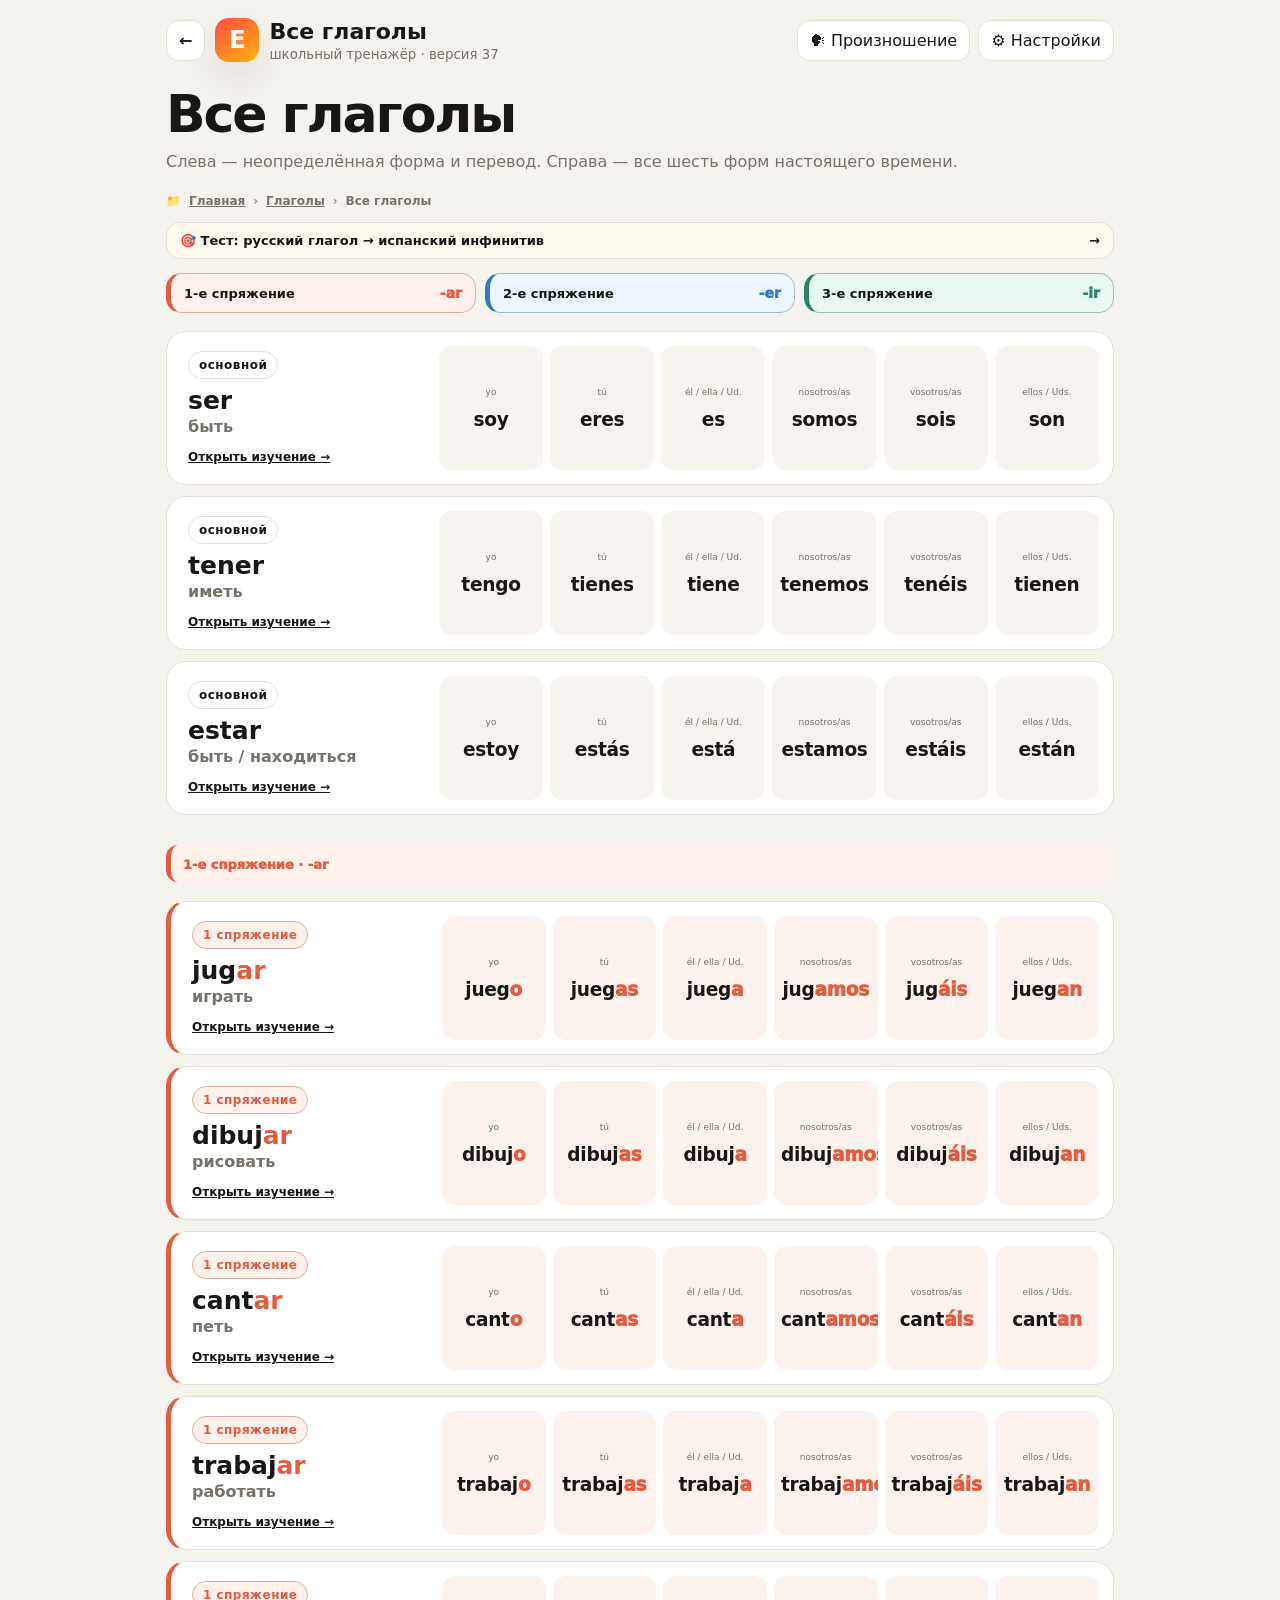
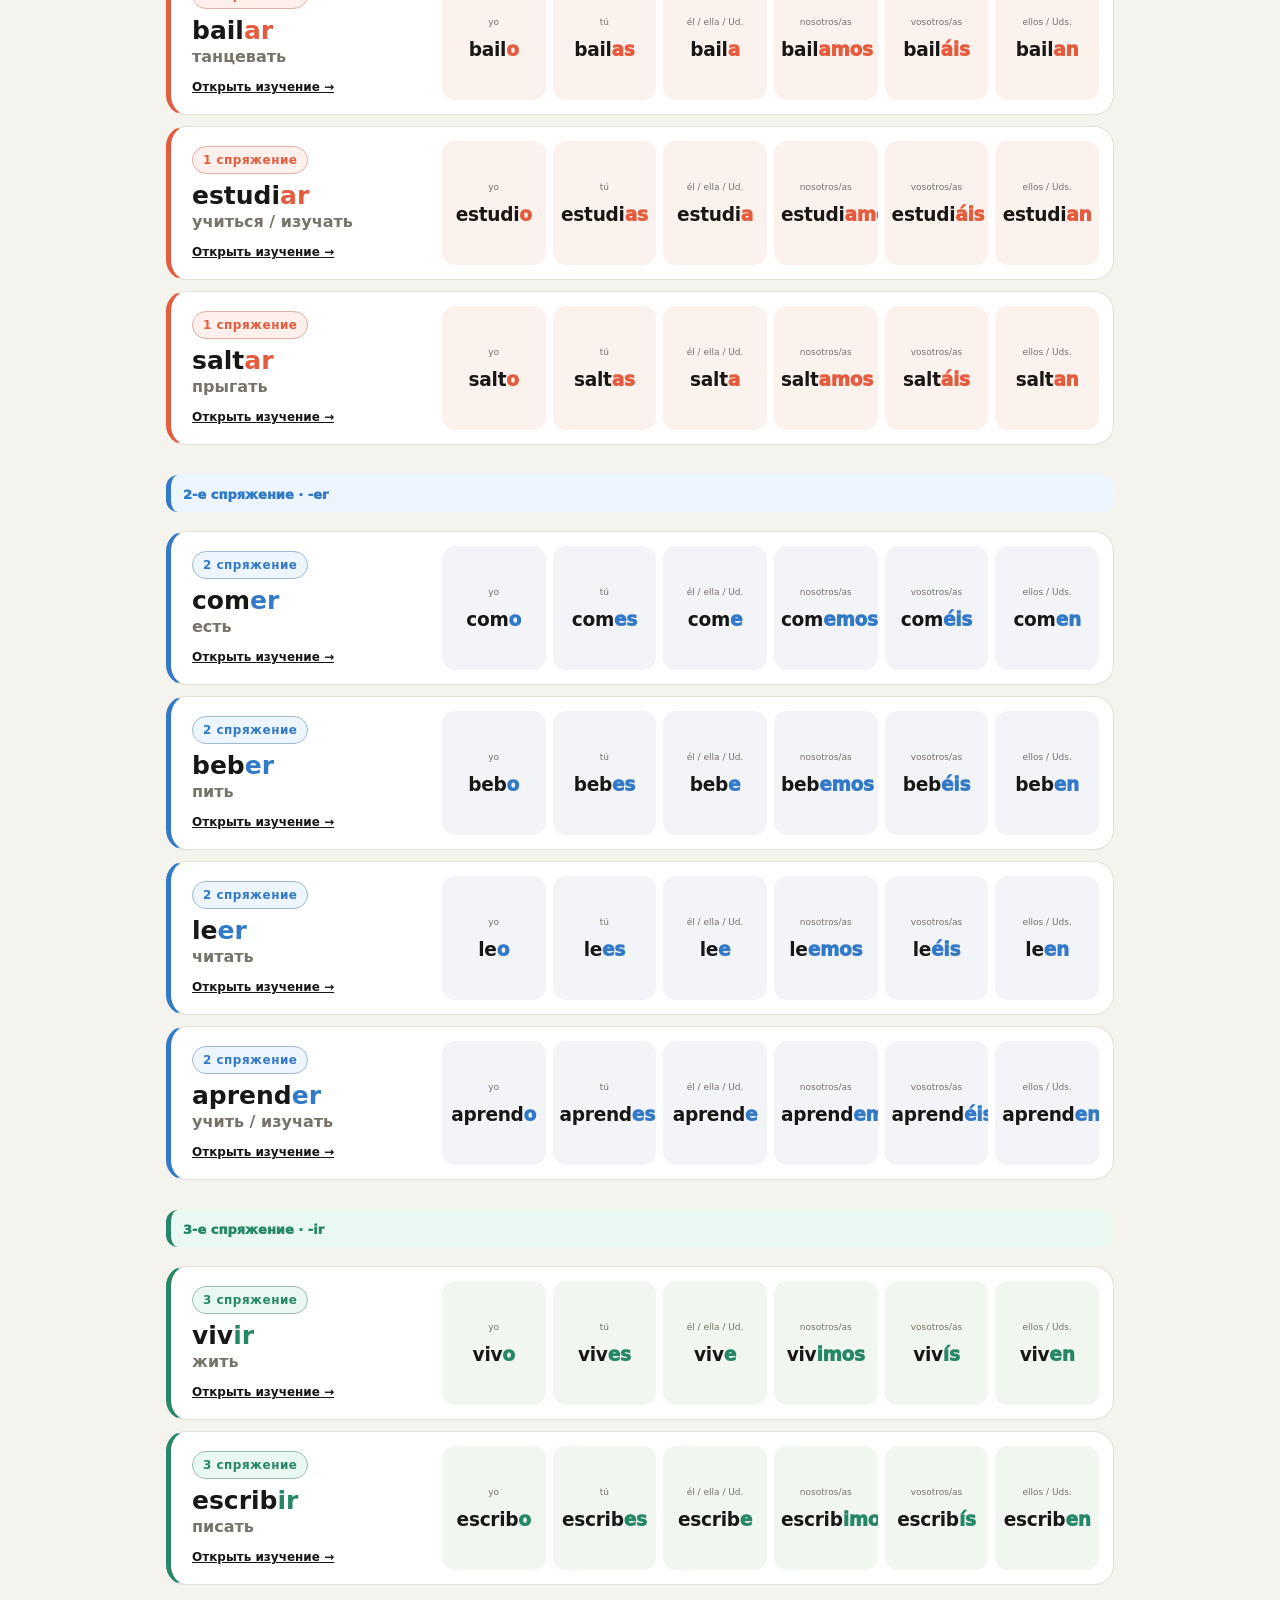
==== commit 395599e3: "дом 5" ====
--- a/all-verbs.html
+++ b/all-verbs.html
@@ -1,6 +1,6 @@
-<!doctype html><html lang="ru"><head><meta charset="utf-8"><meta name="viewport" content="width=device-width,initial-scale=1,viewport-fit=cover"><title>Все глаголы — Español</title><link rel="stylesheet" href="styles-v35.css"><link rel="manifest" href="manifest.webmanifest"><meta name="theme-color" content="#f5f3ee"><meta name="mobile-web-app-capable" content="yes"><meta name="apple-mobile-web-app-capable" content="yes"><meta name="apple-mobile-web-app-title" content="Espanol"><link rel="apple-touch-icon" href="icon-192.png"><link rel="icon" href="icon-192.png"><script>if("serviceWorker" in navigator&&(location.protocol==="https:"||location.hostname==="localhost"))addEventListener("load",function(){navigator.serviceWorker.register("sw.js").catch(function(){})});</script></head><body>
+<!doctype html><html lang="ru"><head><meta charset="utf-8"><meta name="viewport" content="width=device-width,initial-scale=1,viewport-fit=cover"><title>Все глаголы — Español</title><link rel="stylesheet" href="styles-v37.css"><link rel="manifest" href="manifest.webmanifest"><meta name="theme-color" content="#f5f3ee"><meta name="mobile-web-app-capable" content="yes"><meta name="apple-mobile-web-app-capable" content="yes"><meta name="apple-mobile-web-app-title" content="Espanol"><link rel="apple-touch-icon" href="icon-192.png"><link rel="icon" href="icon-192.png"><script>if("serviceWorker" in navigator&&(location.protocol==="https:"||location.hostname==="localhost"))addEventListener("load",function(){navigator.serviceWorker.register("sw.js").catch(function(){})});</script></head><body>
 <div class="shell">
-<header class="appbar"><div class="appbar-left"><a class="ghostbtn back" href="verbs.html">←</a><div class="logo">E</div><div class="appbar-title"><h1>Все глаголы</h1><small>школьный тренажёр · версия 35</small></div></div><div class="appbar-actions"><a class="iconbtn" href="pronunciation.html">🗣 Произношение</a><a class="iconbtn" href="settings.html">⚙ Настройки</a></div></header>
+<header class="appbar"><div class="appbar-left"><a class="ghostbtn back" href="verbs.html">←</a><div class="logo">E</div><div class="appbar-title"><h1>Все глаголы</h1><small>школьный тренажёр · версия 37</small></div></div><div class="appbar-actions"><a class="iconbtn" href="pronunciation.html">🗣 Произношение</a><a class="iconbtn" href="settings.html">⚙ Настройки</a></div></header>
 <h1 class="page-title">Все глаголы</h1>
 <p class="page-sub">Слева — неопределённая форма и перевод. Справа — все шесть форм настоящего времени.</p>
 <div class="folder-back-note">📁 <a href="index.html">Главная</a><span>›</span><a href="verbs.html">Глаголы</a><span>›</span><b>Все глаголы</b></div><a class="verb-test-mini-link" href="verb-infinitive-test.html">🎯 Тест: русский глагол → испанский инфинитив <span>→</span></a>
@@ -11,7 +11,7 @@
 </nav>
 <section class="all-verbs-table" id="allVerbs"></section>
 </div><div id="toast" class="toast"></div>
-<script src="data-v35.js"></script><script src="common-v35.js"></script><script>
+<script src="data-v37.js"></script><script src="common-v37.js"></script><script>
 const ORDER=['ser','tener','estar','jugar','dibujar','cantar','trabajar','bailar','estudiar','saltar','comer','beber','leer','aprender','vivir','escribir'];
 const PRON=['yo','tú','él / ella / Ud.','nosotros/as','vosotros/as','ellos / Uds.'];
 const ENDINGS={1:['o','as','a','amos','áis','an'],2:['o','es','e','emos','éis','en'],3:['o','es','e','imos','ís','en']};
--- a/styles-v37.css
+++ b/styles-v37.css
@@ -0,0 +1,459 @@
+:root{
+  --bg:#f5f3ee; --panel:#fff; --text:#181716; --muted:#77726a; --line:#e6e0d8;
+  --accent:#ff5b38; --accent2:#ffad13; --ok:#168b55; --bad:#cf3e37;
+  --shadow:0 16px 38px rgba(47,38,25,.10);
+}
+*{box-sizing:border-box}
+html,body{margin:0;min-height:100%;background:var(--bg);color:var(--text);font-family:Inter,ui-sans-serif,system-ui,-apple-system,BlinkMacSystemFont,"Segoe UI",sans-serif}
+button,input,select{font:inherit}button{cursor:pointer}.hidden{display:none!important}
+.shell{max-width:980px;margin:0 auto;padding:18px 16px 48px}
+.appbar{display:flex;align-items:center;justify-content:space-between;gap:12px;margin-bottom:22px}
+.appbar-left{display:flex;align-items:center;gap:10px;min-width:0}.appbar-title{min-width:0}.appbar h1{font-size:22px;margin:0;white-space:nowrap;overflow:hidden;text-overflow:ellipsis}.appbar small{display:block;color:var(--muted);margin-top:3px}
+.logo{width:44px;height:44px;border-radius:14px;background:linear-gradient(145deg,#ff4d45,#ffb30d);display:grid;place-items:center;color:#fff;font-weight:900;font-size:24px;box-shadow:var(--shadow)}
+.iconbtn,.ghostbtn{border:1px solid var(--line);background:var(--panel);border-radius:13px;padding:10px 12px;color:var(--text);text-decoration:none;display:inline-flex;align-items:center;justify-content:center;gap:7px}.iconbtn:hover,.ghostbtn:hover{transform:translateY(-1px)}
+.back{font-weight:800}.page-title{margin:8px 0 6px;font-size:clamp(30px,7vw,52px);letter-spacing:-.04em}.page-sub{color:var(--muted);margin:0 0 24px;line-height:1.5}
+.topic-grid{display:grid;grid-template-columns:repeat(2,1fr);gap:14px}.topic-card{display:flex;flex-direction:column;min-height:260px;padding:20px;border-radius:26px;background:var(--panel);border:1px solid var(--line);box-shadow:0 8px 22px rgba(0,0,0,.05);text-decoration:none;color:inherit;transition:.18s}.topic-card:hover{transform:translateY(-4px);box-shadow:var(--shadow)}
+.topic-icon{width:74px;height:74px;border-radius:22px;display:grid;place-items:center;font-size:37px;margin-bottom:28px}.topic-card h2{font-size:25px;margin:0 0 5px}.topic-card p{color:var(--muted);margin:0;line-height:1.4}.topic-meta{margin-top:auto;padding-top:20px;font-size:13px;color:var(--muted);display:flex;justify-content:space-between}.topic-meta b{color:var(--text)}
+.colors-icon{background:linear-gradient(135deg,#ff6b5b,#ffcf45,#68cf78,#6aa8ff)}.days-icon{background:#e7f0ff}.months-icon{background:#fff0dd}.ser-icon{background:#eee9ff}.conversations-icon{background:#e4f8f0}.school-icon{background:#ffe7ec}.adjectives-icon{background:#e9f7eb}.numerals-icon{background:#e7ecff}.tener-icon{background:#e3f5ef}.animals-icon{background:#fff0df}
+.quick-stats{display:grid;grid-template-columns:repeat(4,1fr);gap:10px;margin-top:18px}.stat{background:var(--panel);border:1px solid var(--line);border-radius:18px;padding:14px}.stat b{font-size:22px;display:block}.stat span{font-size:12px;color:var(--muted)}
+
+.topic-switcher{display:flex;align-items:center;justify-content:space-between;gap:14px;background:var(--panel);border:1px solid var(--line);border-radius:20px;padding:12px 14px;margin:-5px 0 14px;box-shadow:0 5px 16px rgba(0,0,0,.04)}
+.topic-switcher-label{display:flex;flex-direction:column;gap:2px;flex:0 0 auto}.topic-switcher-label b{font-size:14px}.topic-switcher-label span{font-size:11px;color:var(--muted)}
+.topic-switch-buttons{display:flex;gap:7px;overflow:auto;scrollbar-width:none}.topic-switch-buttons::-webkit-scrollbar{display:none}
+.topic-switch{white-space:nowrap;text-decoration:none;color:var(--text);border:1px solid var(--line);background:#f8f6f2;border-radius:13px;padding:10px 12px;font-weight:800;transition:.15s}
+.topic-switch:hover{transform:translateY(-1px);background:#fff}.topic-switch.active{background:#171717;color:#fff;border-color:#171717;box-shadow:0 6px 14px rgba(0,0,0,.14)}
+.topic-cta{margin-top:16px;background:#171717;color:#fff;border-radius:13px;padding:11px 13px;font-weight:850;text-align:center}
+
+.modebar{display:flex;gap:8px;overflow:auto;padding:2px 0 12px;scrollbar-width:none}.modebar::-webkit-scrollbar{display:none}.mode-tab{flex:0 0 auto;border:1px solid var(--line);background:var(--panel);border-radius:14px;padding:10px 13px;font-weight:800}.mode-tab.active{background:#171717;color:#fff;border-color:#171717}
+.workspace{background:var(--panel);border:1px solid var(--line);border-radius:28px;box-shadow:var(--shadow);padding:18px;min-height:560px}.workspace-head{display:flex;justify-content:space-between;align-items:flex-start;gap:12px;margin-bottom:14px}.workspace-head h2{margin:0;font-size:23px}.subtle{color:var(--muted);font-size:13px}.progress{height:8px;background:#efebe5;border-radius:99px;overflow:hidden;margin-bottom:16px}.progress>div{height:100%;background:linear-gradient(90deg,var(--accent),var(--accent2));width:0;transition:.25s}
+.study-layout{display:grid;grid-template-columns:minmax(0,1fr) 270px;gap:16px}.flashcard{border:1px solid var(--line);border-radius:25px;overflow:hidden;min-height:410px;display:flex;flex-direction:column}.visual{flex:1;min-height:270px;display:grid;place-items:center;position:relative;background:#f4f0e9}.visual-emoji{font-size:90px;filter:drop-shadow(0 8px 12px rgba(0,0,0,.08))}.visual-big{font-size:clamp(58px,12vw,110px);font-weight:900;letter-spacing:-.07em;color:#27231e}.visual-word{font-size:clamp(34px,7vw,72px);letter-spacing:-.045em;text-align:center;padding:24px;overflow-wrap:anywhere}.badge{position:absolute;top:14px;left:14px;background:rgba(255,255,255,.86);padding:7px 10px;border-radius:11px;font-weight:800;font-size:12px}.card-copy{padding:20px;display:flex;justify-content:space-between;align-items:flex-end;gap:12px}.es{font-size:clamp(38px,8vw,65px);font-weight:950;letter-spacing:-.05em;line-height:.95}.ru{font-size:18px;color:var(--muted);margin-top:8px}.speak{width:62px;height:62px;border:0;border-radius:20px;background:#171717;color:#fff;font-size:26px}.controls{display:grid;grid-template-columns:1fr 1fr;gap:9px;margin-top:10px}.btn{border:0;border-radius:15px;padding:13px 14px;font-weight:850}.btn.primary{background:#171717;color:#fff}.btn.good{background:#e7f6ed;color:#0a7546}.btn.soft{background:#f1eee8;color:#302d29}.btn.warn{background:#fff0e8;color:#b94325}
+.side{border:1px solid var(--line);background:#fbfaf7;border-radius:22px;padding:15px}.side h3{margin:0 0 10px;font-size:16px}.side label{display:block;font-size:12px;color:var(--muted);margin:12px 0 6px}.side select,.side input[type=range]{width:100%}.side select{padding:10px;border:1px solid var(--line);border-radius:11px;background:white}.check{display:flex!important;align-items:center;gap:8px;color:var(--text)!important;font-size:13px!important}
+.quiz{max-width:700px;margin:0 auto}.prompt{text-align:center;margin:12px 0 22px}.prompt-visual{width:min(280px,78vw);height:210px;border-radius:25px;display:grid;place-items:center;margin:0 auto 15px;border:1px solid var(--line);background:#f3efe7;box-shadow:0 7px 20px rgba(0,0,0,.06)}.prompt-visual strong{font-size:clamp(44px,11vw,82px);letter-spacing:-.05em}.prompt-word{font-size:clamp(40px,9vw,72px);font-weight:950;letter-spacing:-.05em}.options{display:grid;grid-template-columns:1fr 1fr;gap:10px}.option{border:1px solid var(--line);border-radius:16px;background:#fff;padding:16px 14px;font-weight:800;text-align:left}.option.correct{background:#e7f6ed;border-color:#74c99c;color:#086b40}.option.wrong{background:#fdebea;border-color:#e89b96;color:#a52e28}.option:disabled{cursor:default}.feedback{min-height:31px;text-align:center;margin-top:13px;font-weight:800}.feedback.ok{color:var(--ok)}.feedback.bad{color:var(--bad)}
+.audio-wrap,.dict-wrap,.empty{text-align:center;max-width:640px;margin:30px auto}.audio-big{width:104px;height:104px;border:0;border-radius:32px;background:#171717;color:white;font-size:42px;box-shadow:var(--shadow)}.dict-input{width:100%;padding:16px;border-radius:16px;border:2px solid var(--line);font-size:24px;text-align:center;outline:none}.dict-input:focus{border-color:#ff9b83}.choice-grid{display:grid;grid-template-columns:repeat(2,1fr);gap:10px;margin-top:20px}.choice{border:1px solid var(--line);background:#fff;border-radius:16px;padding:18px;font-weight:800}.color-choice{aspect-ratio:1.25;border:4px solid white;border-radius:20px;box-shadow:0 5px 15px rgba(0,0,0,.12);outline:1px solid rgba(0,0,0,.08)}.choice.wrong{background:#fdebea;border-color:#e89b96;color:#a52e28;animation:wrongShake .28s ease}.choice.correct{background:#e7f6ed;border-color:#74c99c;color:#086b40}.color-choice.wrong{outline:4px solid #d83b35;animation:wrongShake .28s ease}.color-choice.correct{outline:4px solid #168a53}@keyframes wrongShake{0%,100%{transform:translateX(0)}25%{transform:translateX(-5px)}75%{transform:translateX(5px)}}
+.speed-head{text-align:center;margin-bottom:14px}.speed-head b{font-size:45px}.match-grid{display:grid;grid-template-columns:repeat(4,1fr);gap:9px}.match-card{min-height:92px;border:1px solid var(--line);border-radius:16px;background:#fff;padding:8px;font-weight:850;display:grid;place-items:center;text-align:center}.match-card.selected{outline:4px solid #ffb69f}.match-card.matched{pointer-events:none}
+.settings-card{background:var(--panel);border:1px solid var(--line);border-radius:24px;padding:18px;margin-bottom:14px;box-shadow:0 7px 20px rgba(0,0,0,.04)}.settings-card h2{margin:0 0 5px}.settings-card p{margin:0 0 15px;color:var(--muted)}.settings-actions{display:flex;gap:8px;flex-wrap:wrap;margin:10px 0 15px}.dict-list{display:grid;grid-template-columns:1fr 1fr;gap:8px}.word-row{display:grid;grid-template-columns:auto auto 1fr auto;align-items:center;gap:10px;border:1px solid var(--line);border-radius:14px;padding:10px;background:#fff}.word-row.off{opacity:.48}.dot{width:25px;height:25px;border-radius:8px;border:1px solid rgba(0,0,0,.08)}.word-main b{display:block}.word-main span{font-size:12px;color:var(--muted)}.switch{position:relative;width:42px;height:24px}.switch input{opacity:0;width:0;height:0}.slider{position:absolute;inset:0;background:#c9c5be;border-radius:99px;transition:.2s}.slider:before{content:"";position:absolute;width:18px;height:18px;left:3px;top:3px;background:#fff;border-radius:50%;transition:.2s}.switch input:checked+.slider{background:#171717}.switch input:checked+.slider:before{transform:translateX(18px)}
+.toast{position:fixed;left:50%;bottom:22px;transform:translate(-50%,18px);opacity:0;background:#171717;color:#fff;padding:11px 15px;border-radius:13px;transition:.2s;pointer-events:none;z-index:20}.toast.show{opacity:1;transform:translate(-50%,0)}
+@media(max-width:780px){.topic-switcher{display:block}.topic-switcher-label{margin-bottom:9px}.topic-switch-buttons{width:100%}.topic-switch{flex:1 0 auto;text-align:center}.topic-grid{grid-template-columns:1fr}.topic-card{min-height:190px}.topic-icon{margin-bottom:18px}.study-layout{grid-template-columns:1fr}.side{order:-1}.quick-stats{grid-template-columns:1fr 1fr}.dict-list{grid-template-columns:1fr}.match-grid{grid-template-columns:repeat(3,1fr)}}
+@media(max-width:520px){.shell{padding:12px 10px 36px}.appbar{margin-bottom:15px}.appbar small{display:none}.page-title{font-size:35px}.workspace{padding:13px;border-radius:22px;min-height:500px}.options,.choice-grid{grid-template-columns:1fr}.match-grid{grid-template-columns:repeat(3,1fr)}.mode-tab{padding:9px 11px}.visual{min-height:240px}.card-copy{padding:16px}.settings-card{padding:13px}}
+
+
+/* SER grammar topic */
+.grammar-visual{background:linear-gradient(145deg,#f3efff,#faf8ff)}
+.grammar-pair{display:flex;align-items:center;justify-content:center;gap:18px;flex-wrap:wrap;padding:32px;text-align:center}
+.grammar-pair span{font-size:clamp(30px,7vw,58px);font-weight:850;letter-spacing:-.04em}
+.grammar-pair i{font-size:32px;color:#9187a8;font-style:normal}
+.grammar-pair strong{font-size:clamp(46px,10vw,82px);font-weight:950;color:#684cc4;letter-spacing:-.05em}
+.ser-main{font-size:clamp(30px,6.3vw,54px);line-height:1.02}
+.ser-form{color:#684cc4}
+.examples{border-top:1px solid var(--line);background:#fbf9ff;padding:16px 20px 18px}
+.examples-title{font-size:11px;font-weight:900;text-transform:uppercase;letter-spacing:.08em;color:#8b829b;margin-bottom:8px}
+.example{display:grid;grid-template-columns:1fr 1fr;gap:10px;padding:8px 0;border-top:1px dashed #e4deef}
+.example:first-of-type{border-top:0}.example b{font-size:15px}.example span{font-size:14px;color:var(--muted)}
+.grammar-prompt{background:linear-gradient(145deg,#f3efff,#faf8ff);height:auto;min-height:190px;padding:22px;display:flex;flex-direction:column;justify-content:center}
+.grammar-pronoun{font-size:clamp(32px,8vw,58px);font-weight:950;letter-spacing:-.045em;line-height:1.02}
+.grammar-ru{font-size:16px;color:var(--muted);margin-top:10px}
+.grammar-option{text-align:center;font-size:clamp(24px,5vw,34px);color:#5f43bd}
+.ser-choice{display:flex;flex-direction:column;gap:5px;text-align:center}.ser-choice b{font-size:17px}.ser-choice span{font-size:25px;color:#684cc4;font-weight:950}
+.grammar-match{font-size:16px}.grammar-match:nth-child(n){overflow-wrap:anywhere}
+.ser-rule{margin-top:18px;padding:13px;border-radius:14px;background:#f0ecfb;display:flex;flex-direction:column;gap:5px}.ser-rule b{font-size:14px}.ser-rule span{font-size:12px;line-height:1.45;color:#625a70}
+.grammar-chip{min-width:74px;max-width:105px;padding:6px 7px;border-radius:9px;background:#f0ecfb;color:#5f43bd;font-size:10px;font-weight:850;text-align:center;line-height:1.15}
+.text-dot{display:grid;place-items:center;background:#f0ede7;font-size:9px;font-weight:900;overflow:hidden}
+@media(max-width:520px){.example{grid-template-columns:1fr;gap:3px}.grammar-pair{gap:10px;padding:22px 12px}.grammar-chip{min-width:58px;max-width:78px;font-size:9px}.word-row{gap:7px}}
+
+/* v7 interaction feedback */
+.example{grid-template-columns:1fr auto;align-items:center;gap:10px}
+.example-copy{display:grid;grid-template-columns:1fr 1fr;gap:10px;align-items:center}
+.example-speak{width:38px;height:38px;border:1px solid var(--line);border-radius:12px;background:#fff;display:grid;place-items:center;font-size:17px;box-shadow:0 3px 10px rgba(0,0,0,.04)}
+.example-speak:hover{transform:translateY(-1px)}
+.test-examples{margin-top:16px;border:1px solid #e4deef;border-radius:18px;overflow:hidden;text-align:left}
+.wrong-input{border-color:#d83b35!important;background:#fff2f1;animation:wrongShake .28s ease}
+.match-card.matched{opacity:1;pointer-events:none;outline:4px solid #168a53;border-color:#168a53;background:#edf9f2;color:#086b40;box-shadow:0 0 0 2px rgba(22,138,83,.08)}
+.match-card.pair-wrong{outline:4px solid #d83b35;border-color:#d83b35;background:#fff0ef;animation:wrongShake .28s ease}
+.match-color{display:block;width:100%;height:100%;min-height:72px;border-radius:11px;border:1px solid rgba(0,0,0,.08)}
+.color-match-card{padding:7px;background:#fff}
+.color-match-card.matched .match-color{box-shadow:inset 0 0 0 2px rgba(255,255,255,.8)}
+.match-actions{text-align:center;margin-top:14px}
+@media(max-width:520px){.example-copy{grid-template-columns:1fr;gap:3px}.example{grid-template-columns:1fr auto}.example-speak{width:42px;height:42px}}
+.test-next{text-align:center;margin-top:12px}
+
+
+/* v8: top/right navigation and pronunciation practice */
+.appbar-actions{display:flex;gap:8px;align-items:center;flex-wrap:wrap;justify-content:flex-end}
+.workspace-head-right{display:flex;align-items:flex-end;gap:10px;flex-direction:column;min-width:max-content}
+.workspace-actions{display:flex;gap:7px;align-items:center;justify-content:flex-end;flex-wrap:wrap}
+.head-nav{border:1px solid var(--line);border-radius:13px;padding:10px 13px;font-weight:850;background:#f5f2ec;color:var(--text)}
+.head-nav.primary{background:#171717;color:#fff;border-color:#171717}.head-nav.secondary{background:#f3f0ea}
+.pronunciation-home{margin:0 0 16px;display:grid;grid-template-columns:auto 1fr auto;gap:16px;align-items:center;text-decoration:none;color:inherit;background:linear-gradient(135deg,#171717,#34302b);color:#fff;border-radius:25px;padding:18px 20px;box-shadow:var(--shadow)}
+.pronunciation-home-icon{width:66px;height:66px;border-radius:20px;background:rgba(255,255,255,.12);display:grid;place-items:center;font-size:34px}.pronunciation-home h2{margin:3px 0 4px;font-size:25px}.pronunciation-home p{margin:0;color:rgba(255,255,255,.72);line-height:1.4}.pronunciation-home .eyebrow{font-size:10px;font-weight:900;letter-spacing:.11em;color:#ffc969}.pronunciation-arrow{font-size:31px;font-weight:900}
+.pronunciation-workspace{min-height:600px}.pronounce-card{max-width:760px;margin:28px auto 0;text-align:center;border:1px solid var(--line);border-radius:27px;padding:30px 26px;background:linear-gradient(180deg,#fff,#fbfaf7);box-shadow:0 7px 20px rgba(0,0,0,.045)}
+.pronounce-meta{display:flex;justify-content:center;gap:8px;align-items:center;margin-bottom:26px}.pronounce-meta span,.pronounce-meta b{font-size:11px;padding:7px 10px;border-radius:99px;background:#f1eee8}.pronounce-meta b{text-transform:uppercase;letter-spacing:.06em;color:#6f675e}
+.pronounce-target{font-size:clamp(36px,7.5vw,68px);line-height:1.08;font-weight:950;letter-spacing:-.045em;overflow-wrap:anywhere}.pronounce-translation{font-size:14px;color:var(--muted);margin-top:12px;min-height:20px}
+.pronounce-actions{display:grid;grid-template-columns:1fr 1fr;gap:12px;max-width:520px;margin:30px auto 0}.pronounce-listen,.pronounce-mic{border:0;border-radius:19px;padding:16px;font-weight:900;font-size:17px}.pronounce-listen{background:#f0ede7;color:#282522}.pronounce-mic{background:#171717;color:#fff}.pronounce-mic.recording{background:#c73d36;box-shadow:0 0 0 7px rgba(199,61,54,.13);animation:micPulse 1s ease-in-out infinite}.pronounce-mic.disabled{opacity:.4;cursor:not-allowed}
+.speech-status{margin:22px auto 0;font-size:14px;font-weight:800;min-height:22px}.speech-status.listening{color:#9c4e00}.speech-status.ok{color:var(--ok)}.speech-status.bad{color:var(--bad)}.recognized{font-size:12px;color:var(--muted);margin-top:6px;min-height:18px}
+@keyframes micPulse{50%{transform:scale(1.025)}}
+@media(max-width:620px){.appbar-actions{gap:5px}.appbar-actions .iconbtn{font-size:12px;padding:9px}.workspace-head{align-items:stretch}.workspace-head-right{align-items:flex-end}.workspace-actions{width:100%}.head-nav{min-height:44px}.pronunciation-home{grid-template-columns:auto 1fr;padding:15px}.pronunciation-arrow{display:none}.pronunciation-home-icon{width:56px;height:56px}.pronounce-card{margin-top:16px;padding:24px 14px}.pronounce-actions{grid-template-columns:1fr}.pronounce-listen,.pronounce-mic{min-height:54px}}
+
+/* v9: pronunciation practice filters */
+.pron-settings{margin:16px 0 22px;border:1px solid var(--line);border-radius:24px;background:#fbfaf7;padding:18px;box-shadow:0 8px 25px rgba(0,0,0,.045)}
+.pron-settings.hidden{display:none}.pron-settings-head{display:flex;justify-content:space-between;gap:16px;align-items:flex-start;margin-bottom:16px}.pron-settings-head h3{margin:0 0 4px;font-size:21px}.pron-settings-head p{margin:0;color:var(--muted);font-size:13px}.settings-close{border:0;background:#eeeae3;width:36px;height:36px;border-radius:12px;font-size:24px;line-height:1;color:#554f48}
+.pron-settings-grid{display:grid;grid-template-columns:1fr 1.05fr;gap:16px}.pron-setting-group{border:1px solid var(--line);border-radius:18px;background:white;padding:14px}.pron-group-title{display:flex;align-items:center;justify-content:space-between;gap:10px;margin-bottom:11px}.mini-actions{display:flex;gap:6px}.mini-actions button{border:1px solid var(--line);background:#f6f3ed;border-radius:10px;padding:7px 9px;font-size:11px;font-weight:800}
+.pron-topic-options{display:grid;grid-template-columns:1fr 1fr;gap:8px}.pron-topic-check{display:grid;grid-template-columns:auto auto 1fr;align-items:center;gap:8px;border:1px solid var(--line);border-radius:14px;padding:10px;cursor:pointer}.pron-topic-check:has(input:checked){border-color:#9d8af0;background:#f7f4ff}.pron-topic-check input{width:18px;height:18px}.pron-topic-icon{font-size:22px}.pron-topic-check b{display:block;font-size:13px}.pron-topic-check small{display:block;font-size:10px;color:var(--muted);margin-top:2px}
+.pron-content-options{display:grid;gap:8px}.pron-radio{display:grid;grid-template-columns:auto 1fr;gap:10px;align-items:flex-start;border:1px solid var(--line);border-radius:14px;padding:11px;cursor:pointer}.pron-radio:has(input:checked){border-color:#ff9d88;background:#fff6f2}.pron-radio input{width:18px;height:18px;margin-top:1px}.pron-radio b{display:block;font-size:13px}.pron-radio small{display:block;color:var(--muted);font-size:11px;line-height:1.35;margin-top:3px}
+.pron-settings-summary{display:flex;align-items:center;justify-content:space-between;gap:12px;margin-top:14px;padding-top:14px;border-top:1px solid var(--line)}.pron-settings-summary span{font-size:12px;color:var(--muted);font-weight:700}
+@media(max-width:760px){.pron-settings-grid{grid-template-columns:1fr}.pron-topic-options{grid-template-columns:1fr 1fr}.pron-settings-summary{align-items:stretch;flex-direction:column}.pron-settings-summary .head-nav{width:100%}}
+@media(max-width:430px){.pron-topic-options{grid-template-columns:1fr}.pron-settings{padding:13px}.pron-setting-group{padding:11px}.mini-actions button{padding:6px 7px}}
+
+
+/* v9.1: conversations + school */
+.pron-hint{display:block;margin-top:9px;font-size:15px;font-weight:750;letter-spacing:0;color:var(--muted);line-height:1.2}
+.conversation-main{font-size:clamp(27px,5.8vw,50px);line-height:1.04;overflow-wrap:anywhere}
+.topic-card .conversations-icon,.topic-card .school-icon,.topic-card .adjectives-icon,.topic-card .numerals-icon,.topic-card .animals-icon{font-size:35px}
+@media(max-width:520px){
+  .conversation-main{font-size:clamp(25px,8vw,40px)}
+}
+
+
+/* v9.2: voice controls in card footer + integrated pronunciation checking */
+.study-single{max-width:780px;margin:0 auto}
+.quiz-card-shell{max-width:820px;margin:0 auto}
+.voice-footer{border-top:1px solid var(--line);margin-top:18px;padding:15px 16px 14px;background:#faf8f4;border-radius:0 0 22px 22px}
+.flashcard>.voice-footer{margin-top:0;border-radius:0;background:#faf8f4}
+.voice-footer-title{display:flex;justify-content:space-between;align-items:baseline;gap:12px;margin-bottom:12px}.voice-footer-title b{font-size:13px}.voice-footer-title span{font-size:11px;color:var(--muted);text-align:right}
+.voice-settings-row{display:grid;grid-template-columns:minmax(180px,1.25fr) minmax(180px,1fr) auto;gap:12px;align-items:end}.voice-field{display:flex;flex-direction:column;gap:6px;font-size:11px;color:var(--muted);font-weight:750}.voice-field select{width:100%;min-width:0;padding:9px 10px;border:1px solid var(--line);border-radius:11px;background:#fff;color:var(--text)}.voice-field input[type=range]{width:100%}.voice-auto{display:flex;align-items:center;gap:7px;font-size:12px;color:var(--text);padding-bottom:8px;white-space:nowrap}
+.pron-check-row{display:flex;gap:8px;margin-top:13px}.pron-check-listen,.pron-check-mic{border:1px solid var(--line);border-radius:13px;padding:11px 13px;font-weight:850;background:#fff;color:var(--text)}.pron-check-mic{background:#171717;color:#fff;border-color:#171717}.pron-check-listen:disabled,.pron-check-mic:disabled{opacity:.38;cursor:not-allowed}.pron-check-mic.recording{background:#c73d36;border-color:#c73d36;box-shadow:0 0 0 6px rgba(199,61,54,.12);animation:micPulse 1s ease-in-out infinite}
+.pron-check-status{min-height:18px;margin-top:10px;font-size:12px;font-weight:750;color:var(--muted)}.pron-check-status.listening{color:#9c4e00}.pron-check-status.ok{color:var(--ok)}.pron-check-status.bad{color:var(--bad)}.pron-check-recognized{min-height:16px;margin-top:3px;font-size:11px;color:var(--muted)}
+.audio-wrap>.voice-footer,.dict-wrap>.voice-footer{margin-left:-0px;margin-right:-0px}
+@media(max-width:780px){.voice-settings-row{grid-template-columns:1fr 1fr}.voice-auto{grid-column:1/-1}.study-layout{display:block}.side{display:none}}
+@media(max-width:560px){.voice-footer{padding:13px 12px}.voice-footer-title{display:block}.voice-footer-title span{display:block;text-align:left;margin-top:4px}.voice-settings-row{grid-template-columns:1fr}.voice-auto{grid-column:auto;padding:2px 0}.pron-check-row{display:grid;grid-template-columns:1fr 1fr}.pron-check-listen,.pron-check-mic{min-height:46px;padding:10px 8px;font-size:12px}}
+
+
+/* School object illustrations */
+.school-svg{width:1.15em;height:1.15em;display:inline-block;vertical-align:-.14em;overflow:visible}
+.visual-big .school-svg,.prompt-visual .school-svg{width:min(150px,38vw);height:min(150px,38vw);vertical-align:middle}
+.text-dot .school-svg{width:26px;height:26px;vertical-align:middle}
+
+
+/* v17: folder "Глаголы" */
+.topic-grid{display:block}
+.topic-section-grid{display:grid;grid-template-columns:repeat(3,minmax(0,1fr));gap:14px}
+.topic-folder{margin-top:22px;padding:18px;border:1px solid var(--line);border-radius:24px;background:#f9f7f2}
+.topic-folder-head{display:flex;align-items:center;gap:12px;margin-bottom:14px}
+.topic-folder-head h2{margin:1px 0 3px;font-size:22px}
+.topic-folder-head p{margin:0;color:var(--muted);font-size:13px}
+.topic-folder-icon{width:48px;height:48px;border-radius:15px;background:#eee9ff;display:grid;place-items:center;font-size:24px;flex:0 0 auto}
+.verb-grid{display:grid;grid-template-columns:repeat(2,minmax(0,1fr));gap:14px}
+.topic-switch-group-label{align-self:center;padding:7px 8px;font-size:10px;font-weight:900;letter-spacing:.08em;text-transform:uppercase;color:var(--muted)}
+@media(max-width:850px){.topic-section-grid{grid-template-columns:repeat(2,minmax(0,1fr))}}
+@media(max-width:560px){.topic-section-grid,.verb-grid{grid-template-columns:1fr}.topic-folder{padding:14px;border-radius:20px}}
+
+
+/* v19: hierarchical verb folder */
+.estar-icon{background:#e7f2ff}.verb-practice-icon{background:#fff0e8}
+.topic-grid{display:block}
+.topic-section-grid{display:grid;grid-template-columns:repeat(3,minmax(0,1fr));gap:14px}
+.topic-folder-card{margin-top:22px;display:grid;grid-template-columns:auto 1fr auto;align-items:center;gap:16px;text-decoration:none;color:inherit;border:1px solid var(--line);border-radius:24px;background:#f9f7f2;padding:20px;box-shadow:0 7px 20px rgba(0,0,0,.035);transition:.18s}
+.topic-folder-card:hover{transform:translateY(-2px);box-shadow:var(--shadow)}
+.topic-folder-copy h2{margin:1px 0 5px;font-size:24px}.topic-folder-copy p{margin:0 0 11px;color:var(--muted);font-size:13px}.topic-folder-arrow{font-size:30px;font-weight:700}
+.verb-folder-grid{display:grid;grid-template-columns:repeat(3,minmax(0,1fr));gap:14px;margin-bottom:18px}
+.nested-folder{border:1px solid var(--line);border-radius:24px;background:#f9f7f2;overflow:hidden;margin-top:18px}
+.nested-folder>summary{list-style:none;cursor:pointer;display:grid;grid-template-columns:auto 1fr auto;align-items:center;gap:12px;padding:17px 18px}.nested-folder>summary::-webkit-details-marker{display:none}
+.nested-folder>summary b{display:block;font-size:19px}.nested-folder>summary small{display:block;color:var(--muted);margin-top:3px}.nested-folder-icon{width:44px;height:44px;border-radius:14px;background:#fff0e8;display:grid;place-items:center;font-size:23px}.nested-folder-arrow{font-size:22px;transition:.2s}.nested-folder[open] .nested-folder-arrow{transform:rotate(180deg)}.nested-folder-content{padding:0 18px 18px}.nested-folder-content .topic-card{max-width:520px}
+.folder-back-note{display:flex;align-items:center;gap:8px;color:var(--muted);font-size:12px;margin:-4px 0 14px}.folder-back-note a{color:inherit;font-weight:800}
+@media(max-width:850px){.topic-section-grid,.verb-folder-grid{grid-template-columns:repeat(2,minmax(0,1fr))}}
+@media(max-width:560px){.topic-section-grid,.verb-folder-grid{grid-template-columns:1fr}.topic-folder-card{grid-template-columns:auto 1fr;padding:15px}.topic-folder-arrow{display:none}.nested-folder>summary{padding:14px}.nested-folder-content{padding:0 14px 14px}}
+
+
+/* v21: all-six-forms study mode for verbs */
+.verb-overview{max-width:820px;margin:10px auto 0}
+.verb-overview-top{display:flex;align-items:center;justify-content:space-between;gap:18px;padding:18px;border:1px solid var(--line);border-radius:22px;background:#fbfaf7;margin-bottom:12px}
+.verb-overview-top h3{font-size:25px;margin:7px 0 5px}.verb-overview-top p{margin:0;color:var(--muted);line-height:1.45}
+.verb-overview-badge{display:inline-flex;border:1px solid var(--line);background:#fff;border-radius:999px;padding:6px 10px;font-size:12px;font-weight:900;letter-spacing:.04em}
+.verb-speak-all{flex:0 0 auto;border:0;border-radius:16px;background:#171717;color:#fff;padding:14px 17px;font-weight:900;display:inline-flex;align-items:center;gap:7px;min-height:50px}
+.verb-form-grid{display:grid;grid-template-columns:repeat(3,minmax(0,1fr));gap:10px}
+.verb-form-card{position:relative;min-width:0;border:1px solid var(--line);border-radius:20px;background:#fff;padding:16px;box-shadow:0 5px 15px rgba(0,0,0,.035)}
+.verb-form-num{position:absolute;right:11px;top:10px;color:#aaa39a;font-size:11px;font-weight:900}.verb-form-pronoun{display:block;color:var(--muted);font-size:12px;font-weight:800;line-height:1.25;padding-right:22px;min-height:30px}
+.verb-form-card strong{display:block;font-size:clamp(27px,4vw,38px);letter-spacing:-.04em;margin:8px 0 3px;overflow-wrap:anywhere}.verb-form-card small{color:var(--muted)}
+.verb-audio-order{margin-top:12px;border-radius:16px;background:#f3efe8;padding:12px 14px;font-size:13px;line-height:1.5;overflow-wrap:anywhere}
+@media(max-width:620px){
+  .verb-overview{margin-top:4px}.verb-overview-top{align-items:stretch;flex-direction:column;padding:14px;border-radius:18px;gap:12px}.verb-overview-top h3{font-size:21px}.verb-speak-all{width:100%;justify-content:center}
+  .verb-form-grid{grid-template-columns:repeat(2,minmax(0,1fr));gap:8px}.verb-form-card{padding:13px 11px;border-radius:16px}.verb-form-pronoun{font-size:10px;min-height:27px;padding-right:16px}.verb-form-card strong{font-size:26px}.verb-audio-order{font-size:12px}
+  .modebar{margin-left:-2px;margin-right:-2px;padding-bottom:10px}.mode-tab{min-height:42px}
+}
+@media(max-width:360px){.verb-form-card strong{font-size:23px}.verb-form-card{padding:12px 9px}.verb-form-pronoun{font-size:9px}}
+
+
+/* v22: first-conjugation subsection and highlighted endings */
+.verb-section{margin-bottom:18px}.verb-section-head{margin:0 0 11px}.verb-section-head h2{margin:3px 0 0;font-size:21px}
+.first-conj-folder .nested-folder-icon{background:#e9f2ff}.first-conj-note{margin:0 0 12px;padding:11px 13px;border-radius:14px;background:#fff;border:1px solid var(--line);font-size:13px;color:var(--muted)}
+.first-conj-note b{color:var(--text)}.first-conj-note span{color:var(--accent);font-weight:950}.first-conj-grid{margin-bottom:0}
+.verb-ending{color:var(--accent);font-weight:950}.ending-help{display:inline;font-weight:850;color:var(--accent)}
+.ser-main .verb-ending,.grammar-pair .verb-ending,.verb-form-card .verb-ending{color:var(--accent)}
+@media(max-width:620px){.first-conj-note{font-size:12px;line-height:1.55}.first-conj-grid{grid-template-columns:1fr}.verb-section-head h2{font-size:19px}}
+
+
+/* v23: new vocabulary topics */
+.furniture-icon{background:#f4eadc}.prepositions-icon{background:#e7f2f8}
+.topic-card .furniture-icon,.topic-card .prepositions-icon{font-size:35px}
+
+/* Preposition diagrams */
+.prep-visual{background:linear-gradient(180deg,#f8fbfd,#eef4f6);display:grid;place-items:center}
+.prep-svg{width:min(180px,85%);height:auto;display:block}
+.prompt-visual.prep-visual .prep-svg{width:min(260px,88%)}
+
+/* Numerals: sequential learning mode */
+.number-overview{max-width:960px;margin:10px auto 0}
+.number-overview-top{display:flex;align-items:center;justify-content:space-between;gap:18px;padding:18px;border:1px solid var(--line);border-radius:22px;background:#fbfaf7;margin-bottom:12px}
+.number-overview-top h3{font-size:25px;margin:7px 0 5px}.number-overview-top p{margin:0;color:var(--muted);line-height:1.45}
+.number-grid{display:grid;grid-template-columns:repeat(6,minmax(0,1fr));gap:8px}
+.number-cell{border:1px solid var(--line);border-radius:15px;background:#fff;padding:11px 8px;text-align:center;min-width:0}
+.number-cell b{display:block;font-size:21px}.number-cell span{display:block;margin-top:4px;color:var(--muted);font-weight:800;font-size:12px;overflow-wrap:anywhere}
+
+/* Verbs directory */
+.all-verbs-link{display:grid;grid-template-columns:auto 1fr auto;align-items:center;gap:12px;margin:14px 0 18px;padding:14px 16px;border:1px solid var(--line);border-radius:18px;background:#fff;text-decoration:none;color:inherit}
+.all-verbs-link>span{font-size:25px}.all-verbs-link b{display:block}.all-verbs-link small{display:block;color:var(--muted);margin-top:3px}.all-verbs-link>strong{font-size:24px}
+.second-conj-folder .nested-folder-icon{background:#eaf7ec}.third-conj-folder .nested-folder-icon{background:#fff0df}
+
+.all-verbs-table{display:grid;gap:11px;margin-top:16px}
+.all-verb-row{display:grid;grid-template-columns:minmax(180px,.85fr) minmax(0,2.3fr);gap:14px;border:1px solid var(--line);background:#fff;border-radius:20px;padding:14px}
+.all-verb-left{padding:5px 7px}.all-verb-left h2{font-size:25px;margin:7px 0 2px;text-transform:lowercase}.all-verb-left p{margin:0 0 10px;color:var(--muted);font-weight:750}.all-verb-left a{font-size:12px;font-weight:850;color:var(--text)}
+.all-verb-forms{display:grid;grid-template-columns:repeat(6,minmax(0,1fr));gap:7px}
+.all-verb-form{min-width:0;border-radius:13px;background:#f7f4ef;padding:10px 7px;text-align:center;display:flex;flex-direction:column;justify-content:center}
+.all-verb-form small{font-size:9px;color:var(--muted);line-height:1.15;min-height:22px}.all-verb-form b{font-size:clamp(15px,1.8vw,22px);overflow-wrap:anywhere}
+
+/* v23 mobile */
+@media(max-width:820px){
+  .number-grid{grid-template-columns:repeat(4,minmax(0,1fr))}
+  .all-verb-row{grid-template-columns:1fr}.all-verb-left{display:grid;grid-template-columns:auto 1fr auto;align-items:center;gap:8px}.all-verb-left .verb-overview-badge{grid-row:1/3}.all-verb-left h2{margin:0}.all-verb-left p{margin:0}.all-verb-left a{grid-column:1/-1}
+  .all-verb-forms{grid-template-columns:repeat(3,minmax(0,1fr))}
+}
+@media(max-width:560px){
+  .number-overview-top{align-items:stretch;flex-direction:column;padding:14px}.number-overview-top .verb-speak-all{width:100%;justify-content:center}
+  .number-grid{grid-template-columns:repeat(3,minmax(0,1fr));gap:6px}.number-cell{padding:9px 5px}.number-cell b{font-size:18px}.number-cell span{font-size:10px}
+  .all-verbs-link{grid-template-columns:auto 1fr;padding:12px}.all-verbs-link>strong{display:none}
+  .all-verb-row{padding:11px;border-radius:17px}.all-verb-left{grid-template-columns:auto 1fr}.all-verb-left .verb-overview-badge{grid-row:auto}.all-verb-left h2{font-size:22px}.all-verb-left p{grid-column:1/-1}.all-verb-forms{grid-template-columns:repeat(2,minmax(0,1fr));gap:6px}.all-verb-form{padding:9px 5px}.all-verb-form b{font-size:20px}
+  .prep-svg{width:min(165px,92%)}
+}
+
+
+/* v24: numerals — 0 separately, then strict rows of five */
+.number-zero-row{display:flex;justify-content:flex-start;margin:0 0 10px}
+.number-zero-row .number-cell{width:min(150px,100%)}
+.number-five-rows{display:grid;gap:8px}
+.number-five-row{display:grid;grid-template-columns:repeat(5,minmax(0,1fr));gap:8px}
+.number-cell{position:relative;transition:transform .16s ease,box-shadow .16s ease,border-color .16s ease,background .16s ease}
+.number-cell em{display:block;margin-top:5px;font-size:8px;line-height:1.1;font-style:normal;font-weight:900;text-transform:uppercase;letter-spacing:.04em;color:#a34b2d}
+.number-cell.decade-number{background:#fff0e5;border-color:#e5a17f;box-shadow:inset 0 0 0 1px rgba(205,100,55,.08)}
+.number-cell.decade-number b,.number-cell.decade-number span{color:#a84728}
+.number-cell.is-speaking{z-index:2;transform:translateY(-2px) scale(1.035);background:#fff8cf;border-color:#d9ad28;box-shadow:0 0 0 3px rgba(226,183,54,.2),0 8px 22px rgba(75,58,18,.14)}
+.number-cell.is-speaking b{color:#7b5a00}
+.verb-speak-all.speaking{opacity:.88}
+@media(max-width:560px){
+  .number-five-row{grid-template-columns:repeat(5,minmax(0,1fr));gap:4px}
+  .number-zero-row{margin-bottom:7px}
+  .number-zero-row .number-cell{width:20%}
+  .number-cell{padding:8px 3px;border-radius:12px}
+  .number-cell b{font-size:17px}
+  .number-cell span{font-size:9px;line-height:1.1;overflow-wrap:anywhere}
+  .number-cell em{font-size:6px;letter-spacing:0}
+}
+
+
+/* v25: interactive numeral playback */
+.number-cell{font:inherit;color:inherit;appearance:none;-webkit-appearance:none;width:100%;cursor:pointer}
+.number-cell:hover{border-color:#b9a98e;box-shadow:0 4px 12px rgba(54,45,30,.08)}
+.number-cell:focus-visible{outline:3px solid rgba(72,112,190,.28);outline-offset:2px}
+.number-cell.is-speaking{cursor:pointer}
+.verb-speak-all.speaking{cursor:pointer}
+
+/* v25: conjugation colors on the unified verbs page */
+.all-verb-row.conj-1{--conj-color:#e45b3e;--conj-soft:#fff0eb;border-left:5px solid var(--conj-color)}
+.all-verb-row.conj-2{--conj-color:#3279c8;--conj-soft:#edf5ff;border-left:5px solid var(--conj-color)}
+.all-verb-row.conj-3{--conj-color:#258767;--conj-soft:#eaf8f2;border-left:5px solid var(--conj-color)}
+.all-verb-row.conj-1 .verb-overview-badge,
+.all-verb-row.conj-2 .verb-overview-badge,
+.all-verb-row.conj-3 .verb-overview-badge{color:var(--conj-color);border-color:color-mix(in srgb,var(--conj-color) 36%,#ddd);background:var(--conj-soft)}
+.all-verb-row.conj-1 .infinitive-ending,
+.all-verb-row.conj-2 .infinitive-ending,
+.all-verb-row.conj-3 .infinitive-ending,
+.all-verb-row.conj-1 .verb-ending,
+.all-verb-row.conj-2 .verb-ending,
+.all-verb-row.conj-3 .verb-ending{color:var(--conj-color)}
+.all-verb-row.conj-1 .all-verb-form,
+.all-verb-row.conj-2 .all-verb-form,
+.all-verb-row.conj-3 .all-verb-form{background:color-mix(in srgb,var(--conj-soft) 48%,#f7f4ef)}
+
+/* Keep every conjugated form on a single line */
+.all-verb-form{overflow:hidden}
+.all-verb-form b{
+  display:block;
+  white-space:nowrap;
+  word-break:normal;
+  overflow-wrap:normal;
+  hyphens:none;
+  font-size:clamp(14px,1.45vw,20px);
+  letter-spacing:-.015em;
+}
+.all-verb-form .verb-ending{white-space:nowrap}
+.all-verb-left h2{white-space:nowrap;word-break:normal;overflow-wrap:normal}
+.infinitive-ending{white-space:nowrap}
+.verb-form-card strong{white-space:nowrap;word-break:normal;overflow-wrap:normal;font-size:clamp(20px,3.2vw,34px)}
+
+@media(max-width:1050px) and (min-width:821px){
+  .all-verb-row{grid-template-columns:minmax(160px,.72fr) minmax(0,2.6fr);gap:10px}
+  .all-verb-forms{gap:5px}
+  .all-verb-form{padding:9px 4px}
+  .all-verb-form b{font-size:14px}
+  .all-verb-form small{font-size:8px}
+}
+@media(max-width:560px){
+  .all-verb-form b{font-size:17px;letter-spacing:-.02em}
+}
+
+
+/* v26: quick conjugation navigation */
+html{scroll-behavior:smooth}
+.conj-quick-nav{display:grid;grid-template-columns:repeat(3,minmax(0,1fr));gap:9px;margin:14px 0 18px}
+.conj-jump{--conj-color:#777;--conj-soft:#f5f5f5;display:flex;align-items:center;justify-content:space-between;gap:10px;text-decoration:none;color:var(--text);border:1px solid color-mix(in srgb,var(--conj-color) 34%,#ddd);border-left:5px solid var(--conj-color);border-radius:15px;padding:11px 13px;background:var(--conj-soft);transition:.16s}
+.conj-jump:hover{transform:translateY(-1px);box-shadow:0 5px 15px rgba(0,0,0,.06)}
+.conj-jump b{font-size:13px}.conj-jump span{font-size:14px;font-weight:950;color:var(--conj-color)}
+.conj-jump.conj-1,.conj-section-marker.conj-1{--conj-color:#e45b3e;--conj-soft:#fff0eb}
+.conj-jump.conj-2,.conj-section-marker.conj-2{--conj-color:#3279c8;--conj-soft:#edf5ff}
+.conj-jump.conj-3,.conj-section-marker.conj-3{--conj-color:#258767;--conj-soft:#eaf8f2}
+.conj-section-marker{scroll-margin-top:16px;margin:19px 0 8px;border-left:5px solid var(--conj-color);border-radius:12px;background:var(--conj-soft);padding:9px 12px}
+.conj-section-marker span{font-size:13px;font-weight:950;color:var(--conj-color)}
+
+/* v26: individual verb pages use exactly the same conjugation palette */
+body.verb-conj-1{--verb-conj-color:#e45b3e;--verb-conj-soft:#fff0eb}
+body.verb-conj-2{--verb-conj-color:#3279c8;--verb-conj-soft:#edf5ff}
+body.verb-conj-3{--verb-conj-color:#258767;--verb-conj-soft:#eaf8f2}
+
+body.verb-conj-1 .verb-ending,
+body.verb-conj-2 .verb-ending,
+body.verb-conj-3 .verb-ending,
+body.verb-conj-1 .ending-help,
+body.verb-conj-2 .ending-help,
+body.verb-conj-3 .ending-help{color:var(--verb-conj-color)!important}
+
+body.verb-conj-1 .ser-form,
+body.verb-conj-2 .ser-form,
+body.verb-conj-3 .ser-form{color:var(--text)}
+
+body.verb-conj-1 .verb-overview-badge,
+body.verb-conj-2 .verb-overview-badge,
+body.verb-conj-3 .verb-overview-badge{color:var(--verb-conj-color);border-color:color-mix(in srgb,var(--verb-conj-color) 35%,#ddd);background:var(--verb-conj-soft)}
+
+body.verb-conj-1 .verb-form-card,
+body.verb-conj-2 .verb-form-card,
+body.verb-conj-3 .verb-form-card{border-color:color-mix(in srgb,var(--verb-conj-color) 18%,var(--line));background:color-mix(in srgb,var(--verb-conj-soft) 38%,#fff)}
+
+body.verb-conj-1 .grammar-option .verb-ending,
+body.verb-conj-2 .grammar-option .verb-ending,
+body.verb-conj-3 .grammar-option .verb-ending,
+body.verb-conj-1 .ser-choice .verb-ending,
+body.verb-conj-2 .ser-choice .verb-ending,
+body.verb-conj-3 .ser-choice .verb-ending,
+body.verb-conj-1 .grammar-match .verb-ending,
+body.verb-conj-2 .grammar-match .verb-ending,
+body.verb-conj-3 .grammar-match .verb-ending{color:var(--verb-conj-color)!important}
+
+@media(max-width:560px){
+  .conj-quick-nav{grid-template-columns:1fr;gap:6px}
+  .conj-jump{padding:9px 11px}
+}
+
+
+/* v27: global infinitive test */
+.verb-tools-grid{display:grid;grid-template-columns:1fr 1fr;gap:10px;margin:14px 0 18px}
+.verb-tools-grid .all-verbs-link{margin:0;height:100%}
+.verb-inf-test-link{background:#fffaf0}
+.verb-test-mini-link{display:flex;align-items:center;justify-content:space-between;gap:10px;margin:10px 0 14px;padding:10px 13px;border:1px solid var(--line);border-radius:14px;background:#fffaf0;color:var(--text);font-weight:850;text-decoration:none;font-size:13px}
+.verb-inf-test-shell{max-width:920px;margin:18px auto 0}
+.verb-inf-test-head{display:flex;justify-content:space-between;gap:18px;align-items:flex-start;margin-bottom:12px}
+.verb-inf-test-head h1{font-size:clamp(26px,5vw,40px);margin:7px 0 5px;letter-spacing:-.035em}
+.verb-inf-test-head p{margin:0;color:var(--muted);line-height:1.5;max-width:650px}
+.verb-inf-counter{flex:0 0 auto;min-width:72px;padding:9px 11px;border:1px solid var(--line);border-radius:14px;background:#fff;text-align:center;font-weight:950}
+.verb-inf-progress{margin:0 0 14px}.verb-inf-progress>div{height:100%;background:#171717;transition:width .2s}
+.verb-inf-question{border:1px solid var(--line);border-radius:25px;background:#fff;padding:22px;box-shadow:0 8px 25px rgba(0,0,0,.04)}
+.verb-inf-prompt{text-align:center;padding:12px 8px 22px}
+.verb-inf-russian{font-size:clamp(34px,8vw,64px);font-weight:950;line-height:1.02;letter-spacing:-.05em;margin:8px 0}
+.verb-inf-note{font-size:12px;color:var(--muted);font-weight:800}
+.verb-inf-options{display:grid;grid-template-columns:repeat(3,minmax(0,1fr));gap:9px}
+.verb-inf-option{--conj-color:#555;--conj-soft:#f7f4ef;min-height:72px;border:1px solid color-mix(in srgb,var(--conj-color) 24%,var(--line));border-radius:16px;background:var(--conj-soft);font:inherit;font-size:clamp(20px,3vw,28px);font-weight:950;letter-spacing:-.025em;color:var(--text);cursor:pointer;transition:.14s}
+.verb-inf-option.conj-1{--conj-color:#e45b3e;--conj-soft:#fff0eb}
+.verb-inf-option.conj-2{--conj-color:#3279c8;--conj-soft:#edf5ff}
+.verb-inf-option.conj-3{--conj-color:#258767;--conj-soft:#eaf8f2}
+.verb-inf-option .infinitive-ending{color:var(--conj-color)}
+.verb-inf-option:hover:not(:disabled){transform:translateY(-1px);border-color:var(--conj-color);box-shadow:0 5px 15px rgba(0,0,0,.055)}
+.verb-inf-option.wrong{background:#fff0ee!important;border-color:#d85b50!important;animation:verbInfShake .18s linear 2}
+.verb-inf-option.correct{background:#edf8ef!important;border-color:#62a972!important;box-shadow:0 0 0 3px rgba(73,147,88,.12)}
+.verb-inf-option:disabled{cursor:default}
+.verb-inf-feedback{min-height:28px;margin-top:12px;text-align:center;font-weight:850}
+@keyframes verbInfShake{0%,100%{transform:translateX(0)}50%{transform:translateX(5px)}}
+@media(max-width:720px){
+  .verb-tools-grid{grid-template-columns:1fr}
+  .verb-inf-test-head{align-items:stretch;flex-direction:column}.verb-inf-counter{align-self:flex-end}
+  .verb-inf-options{grid-template-columns:repeat(2,minmax(0,1fr))}
+}
+@media(max-width:440px){
+  .verb-inf-question{padding:14px;border-radius:20px}
+  .verb-inf-options{grid-template-columns:1fr 1fr;gap:6px}
+  .verb-inf-option{min-height:61px;font-size:18px;padding:8px 5px}
+}
+
+
+/* v28: Mi casa */
+.home-icon{background:#fff0e7}
+.topic-card .home-icon{font-size:35px}
+
+
+/* v31: Mi casa continuous learning */
+.home-overview{max-width:1000px;margin:10px auto 0}
+.home-overview-grid{display:grid;grid-template-columns:repeat(3,minmax(0,1fr));gap:9px}
+.home-overview-card{position:relative;min-width:0;min-height:112px;border:1px solid var(--line);border-radius:18px;background:#fff;padding:16px 34px 14px 14px;text-align:left;font:inherit;color:inherit;cursor:pointer;transition:.15s}
+.home-overview-card:hover{transform:translateY(-1px);border-color:#d4a087;box-shadow:0 5px 16px rgba(0,0,0,.05)}
+.home-overview-card strong{display:block;font-size:20px;line-height:1.15;overflow-wrap:anywhere}
+.home-overview-card small{display:block;margin-top:7px;color:var(--muted);font-size:12px;line-height:1.35}
+.home-overview-card i{position:absolute;right:12px;bottom:12px;font-style:normal}
+.home-overview-num{position:absolute;right:11px;top:9px;color:#aaa39a;font-size:10px;font-weight:900}
+.home-overview-card.is-phrase{grid-column:1/-1;min-height:auto;background:#fff6f3}
+.home-overview-card.is-phrase strong{font-size:17px;line-height:1.45;padding-right:12px}
+@media(max-width:760px){
+  .home-overview-grid{grid-template-columns:repeat(2,minmax(0,1fr))}
+}
+@media(max-width:520px){
+  .home-overview-top{align-items:stretch;flex-direction:column}
+  .home-overview-top .verb-speak-all{width:100%;justify-content:center}
+  .home-overview-grid{grid-template-columns:1fr 1fr;gap:6px}
+  .home-overview-card{min-height:98px;padding:13px 28px 11px 11px;border-radius:15px}
+  .home-overview-card strong{font-size:16px}
+  .home-overview-card small{font-size:10px}
+  .home-overview-card.is-phrase{grid-column:1/-1}
+}
+
+
+/* v33: ¿Dónde está? */
+.where-icon{background:#eaf3fb}
+.topic-card .where-icon{font-size:35px}
+.where-overview-grid .home-overview-card{background:#fafdff}
+.where-alt{font-size:.8em;color:#5a88b7;font-weight:850}
+@media(max-width:520px){
+  .where-overview-grid{grid-template-columns:1fr 1fr}
+}
+
+
+/* v34: Russian -> Spanish playback in ¿Dónde está? overview */
+.where-overview-card.is-speaking{
+  background:#eef7ff;
+  border-color:#5a88b7;
+  box-shadow:0 0 0 3px rgba(90,136,183,.16),0 7px 20px rgba(0,0,0,.06);
+  transform:translateY(-1px);
+}
+
+
+/* v35: Russian voice chooser for ¿Dónde está? */
+.where-russian-voice{display:flex;align-items:center;gap:8px;margin-top:12px;font-size:12px;font-weight:850;color:var(--muted)}
+.where-russian-voice select{min-width:220px;max-width:420px;border:1px solid var(--line);border-radius:11px;background:#fff;padding:8px 10px;font:inherit;color:var(--text)}
+@media(max-width:560px){
+  .where-russian-voice{align-items:stretch;flex-direction:column;gap:5px}
+  .where-russian-voice select{width:100%;min-width:0;max-width:none}
+}
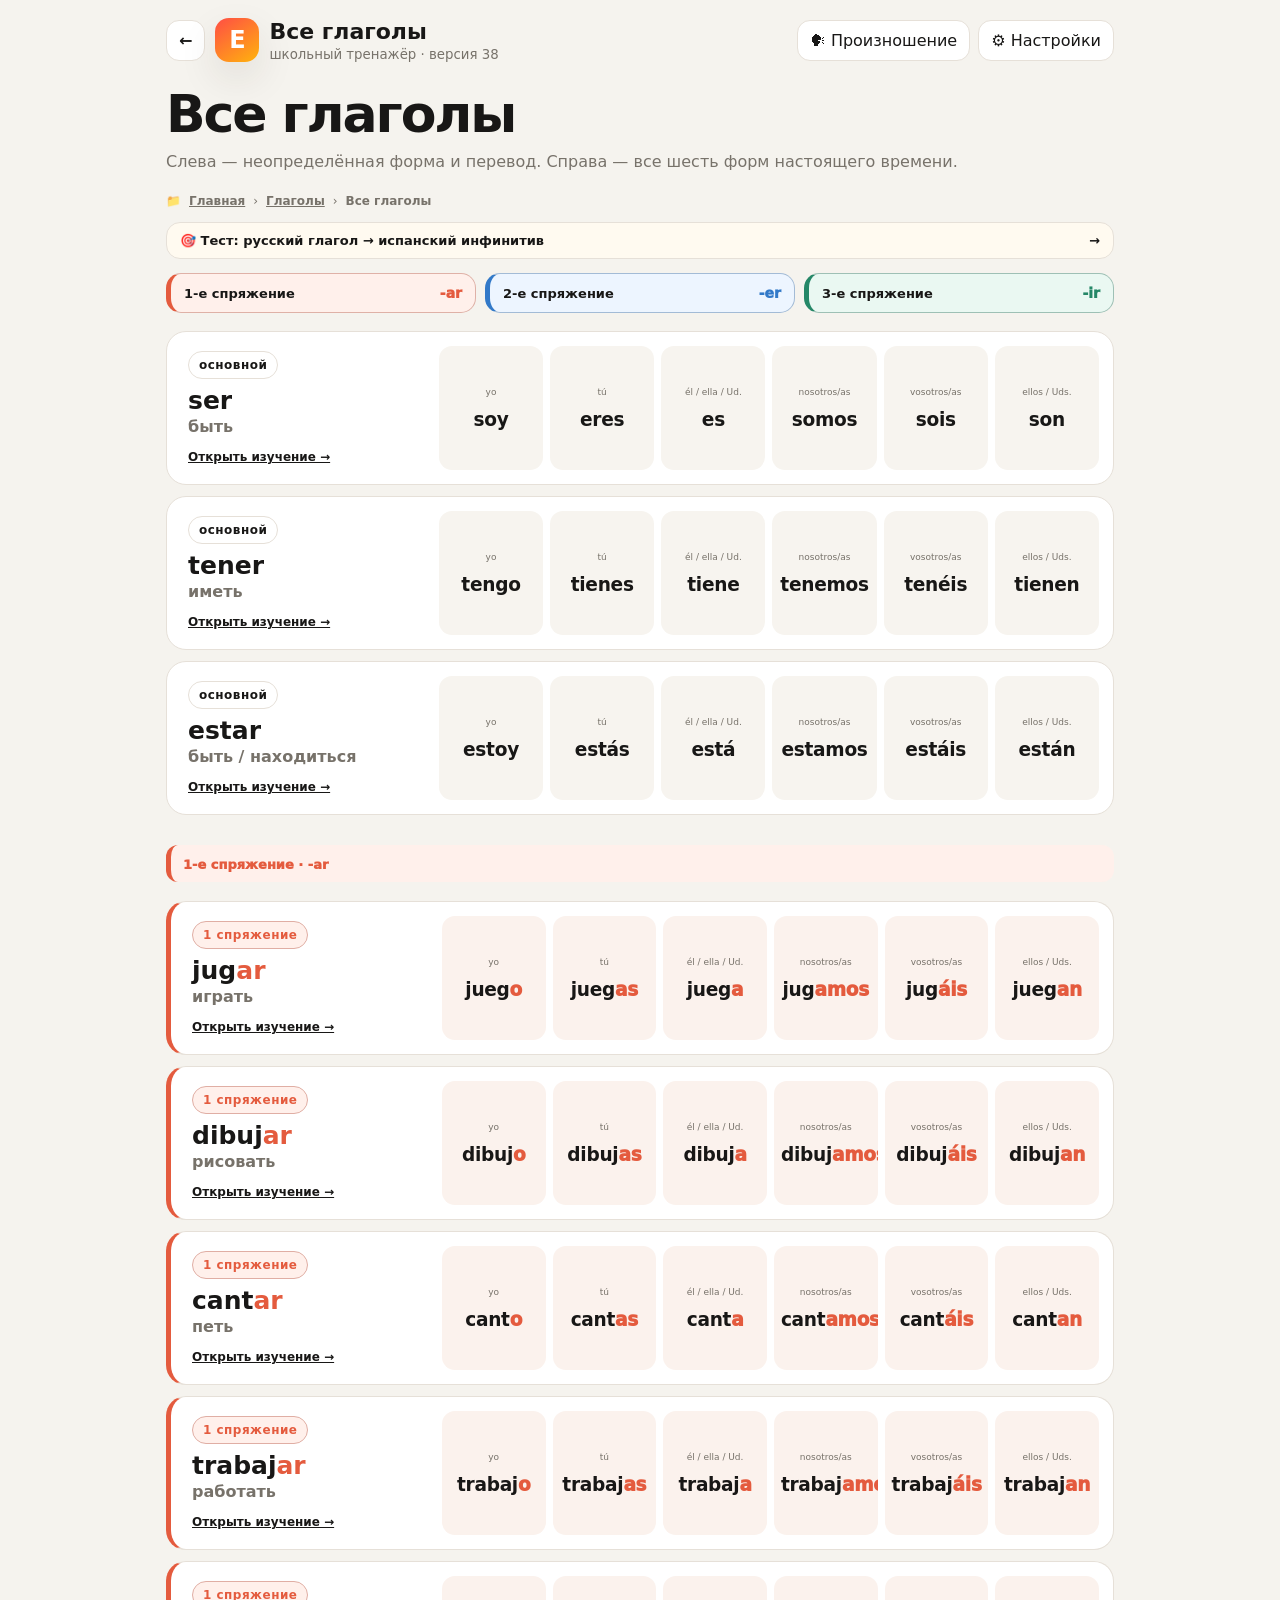
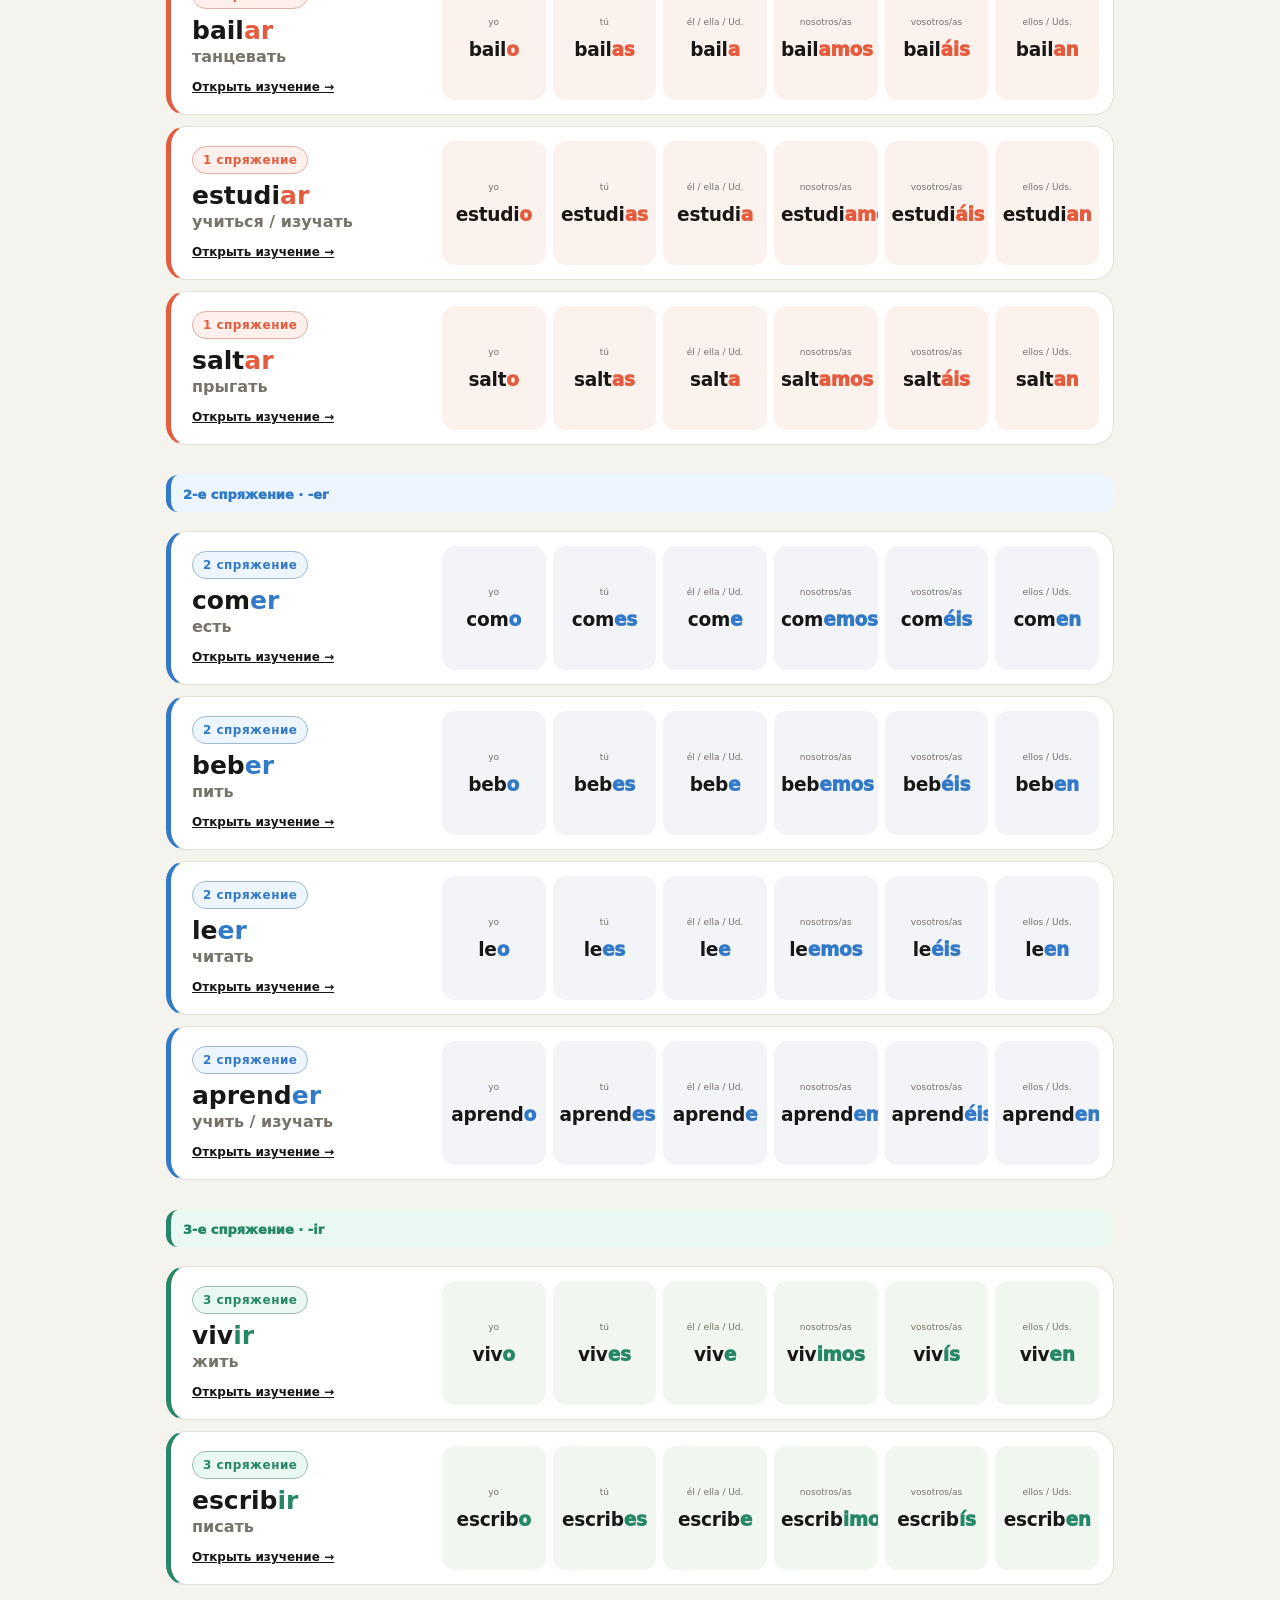
==== commit d9c2b265: "дом 38" ====
--- a/all-verbs.html
+++ b/all-verbs.html
@@ -1,6 +1,6 @@
-<!doctype html><html lang="ru"><head><meta charset="utf-8"><meta name="viewport" content="width=device-width,initial-scale=1,viewport-fit=cover"><title>Все глаголы — Español</title><link rel="stylesheet" href="styles-v37.css"><link rel="manifest" href="manifest.webmanifest"><meta name="theme-color" content="#f5f3ee"><meta name="mobile-web-app-capable" content="yes"><meta name="apple-mobile-web-app-capable" content="yes"><meta name="apple-mobile-web-app-title" content="Espanol"><link rel="apple-touch-icon" href="icon-192.png"><link rel="icon" href="icon-192.png"><script>if("serviceWorker" in navigator&&(location.protocol==="https:"||location.hostname==="localhost"))addEventListener("load",function(){navigator.serviceWorker.register("sw.js").catch(function(){})});</script></head><body>
+<!doctype html><html lang="ru"><head><meta charset="utf-8"><meta name="viewport" content="width=device-width,initial-scale=1,viewport-fit=cover"><title>Все глаголы — Español</title><link rel="stylesheet" href="styles-v38.css"><link rel="manifest" href="manifest.webmanifest"><meta name="theme-color" content="#f5f3ee"><meta name="mobile-web-app-capable" content="yes"><meta name="apple-mobile-web-app-capable" content="yes"><meta name="apple-mobile-web-app-title" content="Espanol"><link rel="apple-touch-icon" href="icon-192.png"><link rel="icon" href="icon-192.png"><script>if("serviceWorker" in navigator&&(location.protocol==="https:"||location.hostname==="localhost"))addEventListener("load",function(){navigator.serviceWorker.register("sw.js").catch(function(){})});</script></head><body>
 <div class="shell">
-<header class="appbar"><div class="appbar-left"><a class="ghostbtn back" href="verbs.html">←</a><div class="logo">E</div><div class="appbar-title"><h1>Все глаголы</h1><small>школьный тренажёр · версия 37</small></div></div><div class="appbar-actions"><a class="iconbtn" href="pronunciation.html">🗣 Произношение</a><a class="iconbtn" href="settings.html">⚙ Настройки</a></div></header>
+<header class="appbar"><div class="appbar-left"><a class="ghostbtn back" href="verbs.html">←</a><div class="logo">E</div><div class="appbar-title"><h1>Все глаголы</h1><small>школьный тренажёр · версия 38</small></div></div><div class="appbar-actions"><a class="iconbtn" href="pronunciation.html">🗣 Произношение</a><a class="iconbtn" href="settings.html">⚙ Настройки</a></div></header>
 <h1 class="page-title">Все глаголы</h1>
 <p class="page-sub">Слева — неопределённая форма и перевод. Справа — все шесть форм настоящего времени.</p>
 <div class="folder-back-note">📁 <a href="index.html">Главная</a><span>›</span><a href="verbs.html">Глаголы</a><span>›</span><b>Все глаголы</b></div><a class="verb-test-mini-link" href="verb-infinitive-test.html">🎯 Тест: русский глагол → испанский инфинитив <span>→</span></a>
@@ -11,7 +11,7 @@
 </nav>
 <section class="all-verbs-table" id="allVerbs"></section>
 </div><div id="toast" class="toast"></div>
-<script src="data-v37.js"></script><script src="common-v37.js"></script><script>
+<script src="data-v38.js"></script><script src="common-v38.js"></script><script>
 const ORDER=['ser','tener','estar','jugar','dibujar','cantar','trabajar','bailar','estudiar','saltar','comer','beber','leer','aprender','vivir','escribir'];
 const PRON=['yo','tú','él / ella / Ud.','nosotros/as','vosotros/as','ellos / Uds.'];
 const ENDINGS={1:['o','as','a','amos','áis','an'],2:['o','es','e','emos','éis','en'],3:['o','es','e','imos','ís','en']};
--- a/styles-v38.css
+++ b/styles-v38.css
@@ -0,0 +1,459 @@
+:root{
+  --bg:#f5f3ee; --panel:#fff; --text:#181716; --muted:#77726a; --line:#e6e0d8;
+  --accent:#ff5b38; --accent2:#ffad13; --ok:#168b55; --bad:#cf3e37;
+  --shadow:0 16px 38px rgba(47,38,25,.10);
+}
+*{box-sizing:border-box}
+html,body{margin:0;min-height:100%;background:var(--bg);color:var(--text);font-family:Inter,ui-sans-serif,system-ui,-apple-system,BlinkMacSystemFont,"Segoe UI",sans-serif}
+button,input,select{font:inherit}button{cursor:pointer}.hidden{display:none!important}
+.shell{max-width:980px;margin:0 auto;padding:18px 16px 48px}
+.appbar{display:flex;align-items:center;justify-content:space-between;gap:12px;margin-bottom:22px}
+.appbar-left{display:flex;align-items:center;gap:10px;min-width:0}.appbar-title{min-width:0}.appbar h1{font-size:22px;margin:0;white-space:nowrap;overflow:hidden;text-overflow:ellipsis}.appbar small{display:block;color:var(--muted);margin-top:3px}
+.logo{width:44px;height:44px;border-radius:14px;background:linear-gradient(145deg,#ff4d45,#ffb30d);display:grid;place-items:center;color:#fff;font-weight:900;font-size:24px;box-shadow:var(--shadow)}
+.iconbtn,.ghostbtn{border:1px solid var(--line);background:var(--panel);border-radius:13px;padding:10px 12px;color:var(--text);text-decoration:none;display:inline-flex;align-items:center;justify-content:center;gap:7px}.iconbtn:hover,.ghostbtn:hover{transform:translateY(-1px)}
+.back{font-weight:800}.page-title{margin:8px 0 6px;font-size:clamp(30px,7vw,52px);letter-spacing:-.04em}.page-sub{color:var(--muted);margin:0 0 24px;line-height:1.5}
+.topic-grid{display:grid;grid-template-columns:repeat(2,1fr);gap:14px}.topic-card{display:flex;flex-direction:column;min-height:260px;padding:20px;border-radius:26px;background:var(--panel);border:1px solid var(--line);box-shadow:0 8px 22px rgba(0,0,0,.05);text-decoration:none;color:inherit;transition:.18s}.topic-card:hover{transform:translateY(-4px);box-shadow:var(--shadow)}
+.topic-icon{width:74px;height:74px;border-radius:22px;display:grid;place-items:center;font-size:37px;margin-bottom:28px}.topic-card h2{font-size:25px;margin:0 0 5px}.topic-card p{color:var(--muted);margin:0;line-height:1.4}.topic-meta{margin-top:auto;padding-top:20px;font-size:13px;color:var(--muted);display:flex;justify-content:space-between}.topic-meta b{color:var(--text)}
+.colors-icon{background:linear-gradient(135deg,#ff6b5b,#ffcf45,#68cf78,#6aa8ff)}.days-icon{background:#e7f0ff}.months-icon{background:#fff0dd}.ser-icon{background:#eee9ff}.conversations-icon{background:#e4f8f0}.school-icon{background:#ffe7ec}.adjectives-icon{background:#e9f7eb}.numerals-icon{background:#e7ecff}.tener-icon{background:#e3f5ef}.animals-icon{background:#fff0df}
+.quick-stats{display:grid;grid-template-columns:repeat(4,1fr);gap:10px;margin-top:18px}.stat{background:var(--panel);border:1px solid var(--line);border-radius:18px;padding:14px}.stat b{font-size:22px;display:block}.stat span{font-size:12px;color:var(--muted)}
+
+.topic-switcher{display:flex;align-items:center;justify-content:space-between;gap:14px;background:var(--panel);border:1px solid var(--line);border-radius:20px;padding:12px 14px;margin:-5px 0 14px;box-shadow:0 5px 16px rgba(0,0,0,.04)}
+.topic-switcher-label{display:flex;flex-direction:column;gap:2px;flex:0 0 auto}.topic-switcher-label b{font-size:14px}.topic-switcher-label span{font-size:11px;color:var(--muted)}
+.topic-switch-buttons{display:flex;gap:7px;overflow:auto;scrollbar-width:none}.topic-switch-buttons::-webkit-scrollbar{display:none}
+.topic-switch{white-space:nowrap;text-decoration:none;color:var(--text);border:1px solid var(--line);background:#f8f6f2;border-radius:13px;padding:10px 12px;font-weight:800;transition:.15s}
+.topic-switch:hover{transform:translateY(-1px);background:#fff}.topic-switch.active{background:#171717;color:#fff;border-color:#171717;box-shadow:0 6px 14px rgba(0,0,0,.14)}
+.topic-cta{margin-top:16px;background:#171717;color:#fff;border-radius:13px;padding:11px 13px;font-weight:850;text-align:center}
+
+.modebar{display:flex;gap:8px;overflow:auto;padding:2px 0 12px;scrollbar-width:none}.modebar::-webkit-scrollbar{display:none}.mode-tab{flex:0 0 auto;border:1px solid var(--line);background:var(--panel);border-radius:14px;padding:10px 13px;font-weight:800}.mode-tab.active{background:#171717;color:#fff;border-color:#171717}
+.workspace{background:var(--panel);border:1px solid var(--line);border-radius:28px;box-shadow:var(--shadow);padding:18px;min-height:560px}.workspace-head{display:flex;justify-content:space-between;align-items:flex-start;gap:12px;margin-bottom:14px}.workspace-head h2{margin:0;font-size:23px}.subtle{color:var(--muted);font-size:13px}.progress{height:8px;background:#efebe5;border-radius:99px;overflow:hidden;margin-bottom:16px}.progress>div{height:100%;background:linear-gradient(90deg,var(--accent),var(--accent2));width:0;transition:.25s}
+.study-layout{display:grid;grid-template-columns:minmax(0,1fr) 270px;gap:16px}.flashcard{border:1px solid var(--line);border-radius:25px;overflow:hidden;min-height:410px;display:flex;flex-direction:column}.visual{flex:1;min-height:270px;display:grid;place-items:center;position:relative;background:#f4f0e9}.visual-emoji{font-size:90px;filter:drop-shadow(0 8px 12px rgba(0,0,0,.08))}.visual-big{font-size:clamp(58px,12vw,110px);font-weight:900;letter-spacing:-.07em;color:#27231e}.visual-word{font-size:clamp(34px,7vw,72px);letter-spacing:-.045em;text-align:center;padding:24px;overflow-wrap:anywhere}.badge{position:absolute;top:14px;left:14px;background:rgba(255,255,255,.86);padding:7px 10px;border-radius:11px;font-weight:800;font-size:12px}.card-copy{padding:20px;display:flex;justify-content:space-between;align-items:flex-end;gap:12px}.es{font-size:clamp(38px,8vw,65px);font-weight:950;letter-spacing:-.05em;line-height:.95}.ru{font-size:18px;color:var(--muted);margin-top:8px}.speak{width:62px;height:62px;border:0;border-radius:20px;background:#171717;color:#fff;font-size:26px}.controls{display:grid;grid-template-columns:1fr 1fr;gap:9px;margin-top:10px}.btn{border:0;border-radius:15px;padding:13px 14px;font-weight:850}.btn.primary{background:#171717;color:#fff}.btn.good{background:#e7f6ed;color:#0a7546}.btn.soft{background:#f1eee8;color:#302d29}.btn.warn{background:#fff0e8;color:#b94325}
+.side{border:1px solid var(--line);background:#fbfaf7;border-radius:22px;padding:15px}.side h3{margin:0 0 10px;font-size:16px}.side label{display:block;font-size:12px;color:var(--muted);margin:12px 0 6px}.side select,.side input[type=range]{width:100%}.side select{padding:10px;border:1px solid var(--line);border-radius:11px;background:white}.check{display:flex!important;align-items:center;gap:8px;color:var(--text)!important;font-size:13px!important}
+.quiz{max-width:700px;margin:0 auto}.prompt{text-align:center;margin:12px 0 22px}.prompt-visual{width:min(280px,78vw);height:210px;border-radius:25px;display:grid;place-items:center;margin:0 auto 15px;border:1px solid var(--line);background:#f3efe7;box-shadow:0 7px 20px rgba(0,0,0,.06)}.prompt-visual strong{font-size:clamp(44px,11vw,82px);letter-spacing:-.05em}.prompt-word{font-size:clamp(40px,9vw,72px);font-weight:950;letter-spacing:-.05em}.options{display:grid;grid-template-columns:1fr 1fr;gap:10px}.option{border:1px solid var(--line);border-radius:16px;background:#fff;padding:16px 14px;font-weight:800;text-align:left}.option.correct{background:#e7f6ed;border-color:#74c99c;color:#086b40}.option.wrong{background:#fdebea;border-color:#e89b96;color:#a52e28}.option:disabled{cursor:default}.feedback{min-height:31px;text-align:center;margin-top:13px;font-weight:800}.feedback.ok{color:var(--ok)}.feedback.bad{color:var(--bad)}
+.audio-wrap,.dict-wrap,.empty{text-align:center;max-width:640px;margin:30px auto}.audio-big{width:104px;height:104px;border:0;border-radius:32px;background:#171717;color:white;font-size:42px;box-shadow:var(--shadow)}.dict-input{width:100%;padding:16px;border-radius:16px;border:2px solid var(--line);font-size:24px;text-align:center;outline:none}.dict-input:focus{border-color:#ff9b83}.choice-grid{display:grid;grid-template-columns:repeat(2,1fr);gap:10px;margin-top:20px}.choice{border:1px solid var(--line);background:#fff;border-radius:16px;padding:18px;font-weight:800}.color-choice{aspect-ratio:1.25;border:4px solid white;border-radius:20px;box-shadow:0 5px 15px rgba(0,0,0,.12);outline:1px solid rgba(0,0,0,.08)}.choice.wrong{background:#fdebea;border-color:#e89b96;color:#a52e28;animation:wrongShake .28s ease}.choice.correct{background:#e7f6ed;border-color:#74c99c;color:#086b40}.color-choice.wrong{outline:4px solid #d83b35;animation:wrongShake .28s ease}.color-choice.correct{outline:4px solid #168a53}@keyframes wrongShake{0%,100%{transform:translateX(0)}25%{transform:translateX(-5px)}75%{transform:translateX(5px)}}
+.speed-head{text-align:center;margin-bottom:14px}.speed-head b{font-size:45px}.match-grid{display:grid;grid-template-columns:repeat(4,1fr);gap:9px}.match-card{min-height:92px;border:1px solid var(--line);border-radius:16px;background:#fff;padding:8px;font-weight:850;display:grid;place-items:center;text-align:center}.match-card.selected{outline:4px solid #ffb69f}.match-card.matched{pointer-events:none}
+.settings-card{background:var(--panel);border:1px solid var(--line);border-radius:24px;padding:18px;margin-bottom:14px;box-shadow:0 7px 20px rgba(0,0,0,.04)}.settings-card h2{margin:0 0 5px}.settings-card p{margin:0 0 15px;color:var(--muted)}.settings-actions{display:flex;gap:8px;flex-wrap:wrap;margin:10px 0 15px}.dict-list{display:grid;grid-template-columns:1fr 1fr;gap:8px}.word-row{display:grid;grid-template-columns:auto auto 1fr auto;align-items:center;gap:10px;border:1px solid var(--line);border-radius:14px;padding:10px;background:#fff}.word-row.off{opacity:.48}.dot{width:25px;height:25px;border-radius:8px;border:1px solid rgba(0,0,0,.08)}.word-main b{display:block}.word-main span{font-size:12px;color:var(--muted)}.switch{position:relative;width:42px;height:24px}.switch input{opacity:0;width:0;height:0}.slider{position:absolute;inset:0;background:#c9c5be;border-radius:99px;transition:.2s}.slider:before{content:"";position:absolute;width:18px;height:18px;left:3px;top:3px;background:#fff;border-radius:50%;transition:.2s}.switch input:checked+.slider{background:#171717}.switch input:checked+.slider:before{transform:translateX(18px)}
+.toast{position:fixed;left:50%;bottom:22px;transform:translate(-50%,18px);opacity:0;background:#171717;color:#fff;padding:11px 15px;border-radius:13px;transition:.2s;pointer-events:none;z-index:20}.toast.show{opacity:1;transform:translate(-50%,0)}
+@media(max-width:780px){.topic-switcher{display:block}.topic-switcher-label{margin-bottom:9px}.topic-switch-buttons{width:100%}.topic-switch{flex:1 0 auto;text-align:center}.topic-grid{grid-template-columns:1fr}.topic-card{min-height:190px}.topic-icon{margin-bottom:18px}.study-layout{grid-template-columns:1fr}.side{order:-1}.quick-stats{grid-template-columns:1fr 1fr}.dict-list{grid-template-columns:1fr}.match-grid{grid-template-columns:repeat(3,1fr)}}
+@media(max-width:520px){.shell{padding:12px 10px 36px}.appbar{margin-bottom:15px}.appbar small{display:none}.page-title{font-size:35px}.workspace{padding:13px;border-radius:22px;min-height:500px}.options,.choice-grid{grid-template-columns:1fr}.match-grid{grid-template-columns:repeat(3,1fr)}.mode-tab{padding:9px 11px}.visual{min-height:240px}.card-copy{padding:16px}.settings-card{padding:13px}}
+
+
+/* SER grammar topic */
+.grammar-visual{background:linear-gradient(145deg,#f3efff,#faf8ff)}
+.grammar-pair{display:flex;align-items:center;justify-content:center;gap:18px;flex-wrap:wrap;padding:32px;text-align:center}
+.grammar-pair span{font-size:clamp(30px,7vw,58px);font-weight:850;letter-spacing:-.04em}
+.grammar-pair i{font-size:32px;color:#9187a8;font-style:normal}
+.grammar-pair strong{font-size:clamp(46px,10vw,82px);font-weight:950;color:#684cc4;letter-spacing:-.05em}
+.ser-main{font-size:clamp(30px,6.3vw,54px);line-height:1.02}
+.ser-form{color:#684cc4}
+.examples{border-top:1px solid var(--line);background:#fbf9ff;padding:16px 20px 18px}
+.examples-title{font-size:11px;font-weight:900;text-transform:uppercase;letter-spacing:.08em;color:#8b829b;margin-bottom:8px}
+.example{display:grid;grid-template-columns:1fr 1fr;gap:10px;padding:8px 0;border-top:1px dashed #e4deef}
+.example:first-of-type{border-top:0}.example b{font-size:15px}.example span{font-size:14px;color:var(--muted)}
+.grammar-prompt{background:linear-gradient(145deg,#f3efff,#faf8ff);height:auto;min-height:190px;padding:22px;display:flex;flex-direction:column;justify-content:center}
+.grammar-pronoun{font-size:clamp(32px,8vw,58px);font-weight:950;letter-spacing:-.045em;line-height:1.02}
+.grammar-ru{font-size:16px;color:var(--muted);margin-top:10px}
+.grammar-option{text-align:center;font-size:clamp(24px,5vw,34px);color:#5f43bd}
+.ser-choice{display:flex;flex-direction:column;gap:5px;text-align:center}.ser-choice b{font-size:17px}.ser-choice span{font-size:25px;color:#684cc4;font-weight:950}
+.grammar-match{font-size:16px}.grammar-match:nth-child(n){overflow-wrap:anywhere}
+.ser-rule{margin-top:18px;padding:13px;border-radius:14px;background:#f0ecfb;display:flex;flex-direction:column;gap:5px}.ser-rule b{font-size:14px}.ser-rule span{font-size:12px;line-height:1.45;color:#625a70}
+.grammar-chip{min-width:74px;max-width:105px;padding:6px 7px;border-radius:9px;background:#f0ecfb;color:#5f43bd;font-size:10px;font-weight:850;text-align:center;line-height:1.15}
+.text-dot{display:grid;place-items:center;background:#f0ede7;font-size:9px;font-weight:900;overflow:hidden}
+@media(max-width:520px){.example{grid-template-columns:1fr;gap:3px}.grammar-pair{gap:10px;padding:22px 12px}.grammar-chip{min-width:58px;max-width:78px;font-size:9px}.word-row{gap:7px}}
+
+/* v7 interaction feedback */
+.example{grid-template-columns:1fr auto;align-items:center;gap:10px}
+.example-copy{display:grid;grid-template-columns:1fr 1fr;gap:10px;align-items:center}
+.example-speak{width:38px;height:38px;border:1px solid var(--line);border-radius:12px;background:#fff;display:grid;place-items:center;font-size:17px;box-shadow:0 3px 10px rgba(0,0,0,.04)}
+.example-speak:hover{transform:translateY(-1px)}
+.test-examples{margin-top:16px;border:1px solid #e4deef;border-radius:18px;overflow:hidden;text-align:left}
+.wrong-input{border-color:#d83b35!important;background:#fff2f1;animation:wrongShake .28s ease}
+.match-card.matched{opacity:1;pointer-events:none;outline:4px solid #168a53;border-color:#168a53;background:#edf9f2;color:#086b40;box-shadow:0 0 0 2px rgba(22,138,83,.08)}
+.match-card.pair-wrong{outline:4px solid #d83b35;border-color:#d83b35;background:#fff0ef;animation:wrongShake .28s ease}
+.match-color{display:block;width:100%;height:100%;min-height:72px;border-radius:11px;border:1px solid rgba(0,0,0,.08)}
+.color-match-card{padding:7px;background:#fff}
+.color-match-card.matched .match-color{box-shadow:inset 0 0 0 2px rgba(255,255,255,.8)}
+.match-actions{text-align:center;margin-top:14px}
+@media(max-width:520px){.example-copy{grid-template-columns:1fr;gap:3px}.example{grid-template-columns:1fr auto}.example-speak{width:42px;height:42px}}
+.test-next{text-align:center;margin-top:12px}
+
+
+/* v8: top/right navigation and pronunciation practice */
+.appbar-actions{display:flex;gap:8px;align-items:center;flex-wrap:wrap;justify-content:flex-end}
+.workspace-head-right{display:flex;align-items:flex-end;gap:10px;flex-direction:column;min-width:max-content}
+.workspace-actions{display:flex;gap:7px;align-items:center;justify-content:flex-end;flex-wrap:wrap}
+.head-nav{border:1px solid var(--line);border-radius:13px;padding:10px 13px;font-weight:850;background:#f5f2ec;color:var(--text)}
+.head-nav.primary{background:#171717;color:#fff;border-color:#171717}.head-nav.secondary{background:#f3f0ea}
+.pronunciation-home{margin:0 0 16px;display:grid;grid-template-columns:auto 1fr auto;gap:16px;align-items:center;text-decoration:none;color:inherit;background:linear-gradient(135deg,#171717,#34302b);color:#fff;border-radius:25px;padding:18px 20px;box-shadow:var(--shadow)}
+.pronunciation-home-icon{width:66px;height:66px;border-radius:20px;background:rgba(255,255,255,.12);display:grid;place-items:center;font-size:34px}.pronunciation-home h2{margin:3px 0 4px;font-size:25px}.pronunciation-home p{margin:0;color:rgba(255,255,255,.72);line-height:1.4}.pronunciation-home .eyebrow{font-size:10px;font-weight:900;letter-spacing:.11em;color:#ffc969}.pronunciation-arrow{font-size:31px;font-weight:900}
+.pronunciation-workspace{min-height:600px}.pronounce-card{max-width:760px;margin:28px auto 0;text-align:center;border:1px solid var(--line);border-radius:27px;padding:30px 26px;background:linear-gradient(180deg,#fff,#fbfaf7);box-shadow:0 7px 20px rgba(0,0,0,.045)}
+.pronounce-meta{display:flex;justify-content:center;gap:8px;align-items:center;margin-bottom:26px}.pronounce-meta span,.pronounce-meta b{font-size:11px;padding:7px 10px;border-radius:99px;background:#f1eee8}.pronounce-meta b{text-transform:uppercase;letter-spacing:.06em;color:#6f675e}
+.pronounce-target{font-size:clamp(36px,7.5vw,68px);line-height:1.08;font-weight:950;letter-spacing:-.045em;overflow-wrap:anywhere}.pronounce-translation{font-size:14px;color:var(--muted);margin-top:12px;min-height:20px}
+.pronounce-actions{display:grid;grid-template-columns:1fr 1fr;gap:12px;max-width:520px;margin:30px auto 0}.pronounce-listen,.pronounce-mic{border:0;border-radius:19px;padding:16px;font-weight:900;font-size:17px}.pronounce-listen{background:#f0ede7;color:#282522}.pronounce-mic{background:#171717;color:#fff}.pronounce-mic.recording{background:#c73d36;box-shadow:0 0 0 7px rgba(199,61,54,.13);animation:micPulse 1s ease-in-out infinite}.pronounce-mic.disabled{opacity:.4;cursor:not-allowed}
+.speech-status{margin:22px auto 0;font-size:14px;font-weight:800;min-height:22px}.speech-status.listening{color:#9c4e00}.speech-status.ok{color:var(--ok)}.speech-status.bad{color:var(--bad)}.recognized{font-size:12px;color:var(--muted);margin-top:6px;min-height:18px}
+@keyframes micPulse{50%{transform:scale(1.025)}}
+@media(max-width:620px){.appbar-actions{gap:5px}.appbar-actions .iconbtn{font-size:12px;padding:9px}.workspace-head{align-items:stretch}.workspace-head-right{align-items:flex-end}.workspace-actions{width:100%}.head-nav{min-height:44px}.pronunciation-home{grid-template-columns:auto 1fr;padding:15px}.pronunciation-arrow{display:none}.pronunciation-home-icon{width:56px;height:56px}.pronounce-card{margin-top:16px;padding:24px 14px}.pronounce-actions{grid-template-columns:1fr}.pronounce-listen,.pronounce-mic{min-height:54px}}
+
+/* v9: pronunciation practice filters */
+.pron-settings{margin:16px 0 22px;border:1px solid var(--line);border-radius:24px;background:#fbfaf7;padding:18px;box-shadow:0 8px 25px rgba(0,0,0,.045)}
+.pron-settings.hidden{display:none}.pron-settings-head{display:flex;justify-content:space-between;gap:16px;align-items:flex-start;margin-bottom:16px}.pron-settings-head h3{margin:0 0 4px;font-size:21px}.pron-settings-head p{margin:0;color:var(--muted);font-size:13px}.settings-close{border:0;background:#eeeae3;width:36px;height:36px;border-radius:12px;font-size:24px;line-height:1;color:#554f48}
+.pron-settings-grid{display:grid;grid-template-columns:1fr 1.05fr;gap:16px}.pron-setting-group{border:1px solid var(--line);border-radius:18px;background:white;padding:14px}.pron-group-title{display:flex;align-items:center;justify-content:space-between;gap:10px;margin-bottom:11px}.mini-actions{display:flex;gap:6px}.mini-actions button{border:1px solid var(--line);background:#f6f3ed;border-radius:10px;padding:7px 9px;font-size:11px;font-weight:800}
+.pron-topic-options{display:grid;grid-template-columns:1fr 1fr;gap:8px}.pron-topic-check{display:grid;grid-template-columns:auto auto 1fr;align-items:center;gap:8px;border:1px solid var(--line);border-radius:14px;padding:10px;cursor:pointer}.pron-topic-check:has(input:checked){border-color:#9d8af0;background:#f7f4ff}.pron-topic-check input{width:18px;height:18px}.pron-topic-icon{font-size:22px}.pron-topic-check b{display:block;font-size:13px}.pron-topic-check small{display:block;font-size:10px;color:var(--muted);margin-top:2px}
+.pron-content-options{display:grid;gap:8px}.pron-radio{display:grid;grid-template-columns:auto 1fr;gap:10px;align-items:flex-start;border:1px solid var(--line);border-radius:14px;padding:11px;cursor:pointer}.pron-radio:has(input:checked){border-color:#ff9d88;background:#fff6f2}.pron-radio input{width:18px;height:18px;margin-top:1px}.pron-radio b{display:block;font-size:13px}.pron-radio small{display:block;color:var(--muted);font-size:11px;line-height:1.35;margin-top:3px}
+.pron-settings-summary{display:flex;align-items:center;justify-content:space-between;gap:12px;margin-top:14px;padding-top:14px;border-top:1px solid var(--line)}.pron-settings-summary span{font-size:12px;color:var(--muted);font-weight:700}
+@media(max-width:760px){.pron-settings-grid{grid-template-columns:1fr}.pron-topic-options{grid-template-columns:1fr 1fr}.pron-settings-summary{align-items:stretch;flex-direction:column}.pron-settings-summary .head-nav{width:100%}}
+@media(max-width:430px){.pron-topic-options{grid-template-columns:1fr}.pron-settings{padding:13px}.pron-setting-group{padding:11px}.mini-actions button{padding:6px 7px}}
+
+
+/* v9.1: conversations + school */
+.pron-hint{display:block;margin-top:9px;font-size:15px;font-weight:750;letter-spacing:0;color:var(--muted);line-height:1.2}
+.conversation-main{font-size:clamp(27px,5.8vw,50px);line-height:1.04;overflow-wrap:anywhere}
+.topic-card .conversations-icon,.topic-card .school-icon,.topic-card .adjectives-icon,.topic-card .numerals-icon,.topic-card .animals-icon{font-size:35px}
+@media(max-width:520px){
+  .conversation-main{font-size:clamp(25px,8vw,40px)}
+}
+
+
+/* v9.2: voice controls in card footer + integrated pronunciation checking */
+.study-single{max-width:780px;margin:0 auto}
+.quiz-card-shell{max-width:820px;margin:0 auto}
+.voice-footer{border-top:1px solid var(--line);margin-top:18px;padding:15px 16px 14px;background:#faf8f4;border-radius:0 0 22px 22px}
+.flashcard>.voice-footer{margin-top:0;border-radius:0;background:#faf8f4}
+.voice-footer-title{display:flex;justify-content:space-between;align-items:baseline;gap:12px;margin-bottom:12px}.voice-footer-title b{font-size:13px}.voice-footer-title span{font-size:11px;color:var(--muted);text-align:right}
+.voice-settings-row{display:grid;grid-template-columns:minmax(180px,1.25fr) minmax(180px,1fr) auto;gap:12px;align-items:end}.voice-field{display:flex;flex-direction:column;gap:6px;font-size:11px;color:var(--muted);font-weight:750}.voice-field select{width:100%;min-width:0;padding:9px 10px;border:1px solid var(--line);border-radius:11px;background:#fff;color:var(--text)}.voice-field input[type=range]{width:100%}.voice-auto{display:flex;align-items:center;gap:7px;font-size:12px;color:var(--text);padding-bottom:8px;white-space:nowrap}
+.pron-check-row{display:flex;gap:8px;margin-top:13px}.pron-check-listen,.pron-check-mic{border:1px solid var(--line);border-radius:13px;padding:11px 13px;font-weight:850;background:#fff;color:var(--text)}.pron-check-mic{background:#171717;color:#fff;border-color:#171717}.pron-check-listen:disabled,.pron-check-mic:disabled{opacity:.38;cursor:not-allowed}.pron-check-mic.recording{background:#c73d36;border-color:#c73d36;box-shadow:0 0 0 6px rgba(199,61,54,.12);animation:micPulse 1s ease-in-out infinite}
+.pron-check-status{min-height:18px;margin-top:10px;font-size:12px;font-weight:750;color:var(--muted)}.pron-check-status.listening{color:#9c4e00}.pron-check-status.ok{color:var(--ok)}.pron-check-status.bad{color:var(--bad)}.pron-check-recognized{min-height:16px;margin-top:3px;font-size:11px;color:var(--muted)}
+.audio-wrap>.voice-footer,.dict-wrap>.voice-footer{margin-left:-0px;margin-right:-0px}
+@media(max-width:780px){.voice-settings-row{grid-template-columns:1fr 1fr}.voice-auto{grid-column:1/-1}.study-layout{display:block}.side{display:none}}
+@media(max-width:560px){.voice-footer{padding:13px 12px}.voice-footer-title{display:block}.voice-footer-title span{display:block;text-align:left;margin-top:4px}.voice-settings-row{grid-template-columns:1fr}.voice-auto{grid-column:auto;padding:2px 0}.pron-check-row{display:grid;grid-template-columns:1fr 1fr}.pron-check-listen,.pron-check-mic{min-height:46px;padding:10px 8px;font-size:12px}}
+
+
+/* School object illustrations */
+.school-svg{width:1.15em;height:1.15em;display:inline-block;vertical-align:-.14em;overflow:visible}
+.visual-big .school-svg,.prompt-visual .school-svg{width:min(150px,38vw);height:min(150px,38vw);vertical-align:middle}
+.text-dot .school-svg{width:26px;height:26px;vertical-align:middle}
+
+
+/* v17: folder "Глаголы" */
+.topic-grid{display:block}
+.topic-section-grid{display:grid;grid-template-columns:repeat(3,minmax(0,1fr));gap:14px}
+.topic-folder{margin-top:22px;padding:18px;border:1px solid var(--line);border-radius:24px;background:#f9f7f2}
+.topic-folder-head{display:flex;align-items:center;gap:12px;margin-bottom:14px}
+.topic-folder-head h2{margin:1px 0 3px;font-size:22px}
+.topic-folder-head p{margin:0;color:var(--muted);font-size:13px}
+.topic-folder-icon{width:48px;height:48px;border-radius:15px;background:#eee9ff;display:grid;place-items:center;font-size:24px;flex:0 0 auto}
+.verb-grid{display:grid;grid-template-columns:repeat(2,minmax(0,1fr));gap:14px}
+.topic-switch-group-label{align-self:center;padding:7px 8px;font-size:10px;font-weight:900;letter-spacing:.08em;text-transform:uppercase;color:var(--muted)}
+@media(max-width:850px){.topic-section-grid{grid-template-columns:repeat(2,minmax(0,1fr))}}
+@media(max-width:560px){.topic-section-grid,.verb-grid{grid-template-columns:1fr}.topic-folder{padding:14px;border-radius:20px}}
+
+
+/* v19: hierarchical verb folder */
+.estar-icon{background:#e7f2ff}.verb-practice-icon{background:#fff0e8}
+.topic-grid{display:block}
+.topic-section-grid{display:grid;grid-template-columns:repeat(3,minmax(0,1fr));gap:14px}
+.topic-folder-card{margin-top:22px;display:grid;grid-template-columns:auto 1fr auto;align-items:center;gap:16px;text-decoration:none;color:inherit;border:1px solid var(--line);border-radius:24px;background:#f9f7f2;padding:20px;box-shadow:0 7px 20px rgba(0,0,0,.035);transition:.18s}
+.topic-folder-card:hover{transform:translateY(-2px);box-shadow:var(--shadow)}
+.topic-folder-copy h2{margin:1px 0 5px;font-size:24px}.topic-folder-copy p{margin:0 0 11px;color:var(--muted);font-size:13px}.topic-folder-arrow{font-size:30px;font-weight:700}
+.verb-folder-grid{display:grid;grid-template-columns:repeat(3,minmax(0,1fr));gap:14px;margin-bottom:18px}
+.nested-folder{border:1px solid var(--line);border-radius:24px;background:#f9f7f2;overflow:hidden;margin-top:18px}
+.nested-folder>summary{list-style:none;cursor:pointer;display:grid;grid-template-columns:auto 1fr auto;align-items:center;gap:12px;padding:17px 18px}.nested-folder>summary::-webkit-details-marker{display:none}
+.nested-folder>summary b{display:block;font-size:19px}.nested-folder>summary small{display:block;color:var(--muted);margin-top:3px}.nested-folder-icon{width:44px;height:44px;border-radius:14px;background:#fff0e8;display:grid;place-items:center;font-size:23px}.nested-folder-arrow{font-size:22px;transition:.2s}.nested-folder[open] .nested-folder-arrow{transform:rotate(180deg)}.nested-folder-content{padding:0 18px 18px}.nested-folder-content .topic-card{max-width:520px}
+.folder-back-note{display:flex;align-items:center;gap:8px;color:var(--muted);font-size:12px;margin:-4px 0 14px}.folder-back-note a{color:inherit;font-weight:800}
+@media(max-width:850px){.topic-section-grid,.verb-folder-grid{grid-template-columns:repeat(2,minmax(0,1fr))}}
+@media(max-width:560px){.topic-section-grid,.verb-folder-grid{grid-template-columns:1fr}.topic-folder-card{grid-template-columns:auto 1fr;padding:15px}.topic-folder-arrow{display:none}.nested-folder>summary{padding:14px}.nested-folder-content{padding:0 14px 14px}}
+
+
+/* v21: all-six-forms study mode for verbs */
+.verb-overview{max-width:820px;margin:10px auto 0}
+.verb-overview-top{display:flex;align-items:center;justify-content:space-between;gap:18px;padding:18px;border:1px solid var(--line);border-radius:22px;background:#fbfaf7;margin-bottom:12px}
+.verb-overview-top h3{font-size:25px;margin:7px 0 5px}.verb-overview-top p{margin:0;color:var(--muted);line-height:1.45}
+.verb-overview-badge{display:inline-flex;border:1px solid var(--line);background:#fff;border-radius:999px;padding:6px 10px;font-size:12px;font-weight:900;letter-spacing:.04em}
+.verb-speak-all{flex:0 0 auto;border:0;border-radius:16px;background:#171717;color:#fff;padding:14px 17px;font-weight:900;display:inline-flex;align-items:center;gap:7px;min-height:50px}
+.verb-form-grid{display:grid;grid-template-columns:repeat(3,minmax(0,1fr));gap:10px}
+.verb-form-card{position:relative;min-width:0;border:1px solid var(--line);border-radius:20px;background:#fff;padding:16px;box-shadow:0 5px 15px rgba(0,0,0,.035)}
+.verb-form-num{position:absolute;right:11px;top:10px;color:#aaa39a;font-size:11px;font-weight:900}.verb-form-pronoun{display:block;color:var(--muted);font-size:12px;font-weight:800;line-height:1.25;padding-right:22px;min-height:30px}
+.verb-form-card strong{display:block;font-size:clamp(27px,4vw,38px);letter-spacing:-.04em;margin:8px 0 3px;overflow-wrap:anywhere}.verb-form-card small{color:var(--muted)}
+.verb-audio-order{margin-top:12px;border-radius:16px;background:#f3efe8;padding:12px 14px;font-size:13px;line-height:1.5;overflow-wrap:anywhere}
+@media(max-width:620px){
+  .verb-overview{margin-top:4px}.verb-overview-top{align-items:stretch;flex-direction:column;padding:14px;border-radius:18px;gap:12px}.verb-overview-top h3{font-size:21px}.verb-speak-all{width:100%;justify-content:center}
+  .verb-form-grid{grid-template-columns:repeat(2,minmax(0,1fr));gap:8px}.verb-form-card{padding:13px 11px;border-radius:16px}.verb-form-pronoun{font-size:10px;min-height:27px;padding-right:16px}.verb-form-card strong{font-size:26px}.verb-audio-order{font-size:12px}
+  .modebar{margin-left:-2px;margin-right:-2px;padding-bottom:10px}.mode-tab{min-height:42px}
+}
+@media(max-width:360px){.verb-form-card strong{font-size:23px}.verb-form-card{padding:12px 9px}.verb-form-pronoun{font-size:9px}}
+
+
+/* v22: first-conjugation subsection and highlighted endings */
+.verb-section{margin-bottom:18px}.verb-section-head{margin:0 0 11px}.verb-section-head h2{margin:3px 0 0;font-size:21px}
+.first-conj-folder .nested-folder-icon{background:#e9f2ff}.first-conj-note{margin:0 0 12px;padding:11px 13px;border-radius:14px;background:#fff;border:1px solid var(--line);font-size:13px;color:var(--muted)}
+.first-conj-note b{color:var(--text)}.first-conj-note span{color:var(--accent);font-weight:950}.first-conj-grid{margin-bottom:0}
+.verb-ending{color:var(--accent);font-weight:950}.ending-help{display:inline;font-weight:850;color:var(--accent)}
+.ser-main .verb-ending,.grammar-pair .verb-ending,.verb-form-card .verb-ending{color:var(--accent)}
+@media(max-width:620px){.first-conj-note{font-size:12px;line-height:1.55}.first-conj-grid{grid-template-columns:1fr}.verb-section-head h2{font-size:19px}}
+
+
+/* v23: new vocabulary topics */
+.furniture-icon{background:#f4eadc}.prepositions-icon{background:#e7f2f8}
+.topic-card .furniture-icon,.topic-card .prepositions-icon{font-size:35px}
+
+/* Preposition diagrams */
+.prep-visual{background:linear-gradient(180deg,#f8fbfd,#eef4f6);display:grid;place-items:center}
+.prep-svg{width:min(180px,85%);height:auto;display:block}
+.prompt-visual.prep-visual .prep-svg{width:min(260px,88%)}
+
+/* Numerals: sequential learning mode */
+.number-overview{max-width:960px;margin:10px auto 0}
+.number-overview-top{display:flex;align-items:center;justify-content:space-between;gap:18px;padding:18px;border:1px solid var(--line);border-radius:22px;background:#fbfaf7;margin-bottom:12px}
+.number-overview-top h3{font-size:25px;margin:7px 0 5px}.number-overview-top p{margin:0;color:var(--muted);line-height:1.45}
+.number-grid{display:grid;grid-template-columns:repeat(6,minmax(0,1fr));gap:8px}
+.number-cell{border:1px solid var(--line);border-radius:15px;background:#fff;padding:11px 8px;text-align:center;min-width:0}
+.number-cell b{display:block;font-size:21px}.number-cell span{display:block;margin-top:4px;color:var(--muted);font-weight:800;font-size:12px;overflow-wrap:anywhere}
+
+/* Verbs directory */
+.all-verbs-link{display:grid;grid-template-columns:auto 1fr auto;align-items:center;gap:12px;margin:14px 0 18px;padding:14px 16px;border:1px solid var(--line);border-radius:18px;background:#fff;text-decoration:none;color:inherit}
+.all-verbs-link>span{font-size:25px}.all-verbs-link b{display:block}.all-verbs-link small{display:block;color:var(--muted);margin-top:3px}.all-verbs-link>strong{font-size:24px}
+.second-conj-folder .nested-folder-icon{background:#eaf7ec}.third-conj-folder .nested-folder-icon{background:#fff0df}
+
+.all-verbs-table{display:grid;gap:11px;margin-top:16px}
+.all-verb-row{display:grid;grid-template-columns:minmax(180px,.85fr) minmax(0,2.3fr);gap:14px;border:1px solid var(--line);background:#fff;border-radius:20px;padding:14px}
+.all-verb-left{padding:5px 7px}.all-verb-left h2{font-size:25px;margin:7px 0 2px;text-transform:lowercase}.all-verb-left p{margin:0 0 10px;color:var(--muted);font-weight:750}.all-verb-left a{font-size:12px;font-weight:850;color:var(--text)}
+.all-verb-forms{display:grid;grid-template-columns:repeat(6,minmax(0,1fr));gap:7px}
+.all-verb-form{min-width:0;border-radius:13px;background:#f7f4ef;padding:10px 7px;text-align:center;display:flex;flex-direction:column;justify-content:center}
+.all-verb-form small{font-size:9px;color:var(--muted);line-height:1.15;min-height:22px}.all-verb-form b{font-size:clamp(15px,1.8vw,22px);overflow-wrap:anywhere}
+
+/* v23 mobile */
+@media(max-width:820px){
+  .number-grid{grid-template-columns:repeat(4,minmax(0,1fr))}
+  .all-verb-row{grid-template-columns:1fr}.all-verb-left{display:grid;grid-template-columns:auto 1fr auto;align-items:center;gap:8px}.all-verb-left .verb-overview-badge{grid-row:1/3}.all-verb-left h2{margin:0}.all-verb-left p{margin:0}.all-verb-left a{grid-column:1/-1}
+  .all-verb-forms{grid-template-columns:repeat(3,minmax(0,1fr))}
+}
+@media(max-width:560px){
+  .number-overview-top{align-items:stretch;flex-direction:column;padding:14px}.number-overview-top .verb-speak-all{width:100%;justify-content:center}
+  .number-grid{grid-template-columns:repeat(3,minmax(0,1fr));gap:6px}.number-cell{padding:9px 5px}.number-cell b{font-size:18px}.number-cell span{font-size:10px}
+  .all-verbs-link{grid-template-columns:auto 1fr;padding:12px}.all-verbs-link>strong{display:none}
+  .all-verb-row{padding:11px;border-radius:17px}.all-verb-left{grid-template-columns:auto 1fr}.all-verb-left .verb-overview-badge{grid-row:auto}.all-verb-left h2{font-size:22px}.all-verb-left p{grid-column:1/-1}.all-verb-forms{grid-template-columns:repeat(2,minmax(0,1fr));gap:6px}.all-verb-form{padding:9px 5px}.all-verb-form b{font-size:20px}
+  .prep-svg{width:min(165px,92%)}
+}
+
+
+/* v24: numerals — 0 separately, then strict rows of five */
+.number-zero-row{display:flex;justify-content:flex-start;margin:0 0 10px}
+.number-zero-row .number-cell{width:min(150px,100%)}
+.number-five-rows{display:grid;gap:8px}
+.number-five-row{display:grid;grid-template-columns:repeat(5,minmax(0,1fr));gap:8px}
+.number-cell{position:relative;transition:transform .16s ease,box-shadow .16s ease,border-color .16s ease,background .16s ease}
+.number-cell em{display:block;margin-top:5px;font-size:8px;line-height:1.1;font-style:normal;font-weight:900;text-transform:uppercase;letter-spacing:.04em;color:#a34b2d}
+.number-cell.decade-number{background:#fff0e5;border-color:#e5a17f;box-shadow:inset 0 0 0 1px rgba(205,100,55,.08)}
+.number-cell.decade-number b,.number-cell.decade-number span{color:#a84728}
+.number-cell.is-speaking{z-index:2;transform:translateY(-2px) scale(1.035);background:#fff8cf;border-color:#d9ad28;box-shadow:0 0 0 3px rgba(226,183,54,.2),0 8px 22px rgba(75,58,18,.14)}
+.number-cell.is-speaking b{color:#7b5a00}
+.verb-speak-all.speaking{opacity:.88}
+@media(max-width:560px){
+  .number-five-row{grid-template-columns:repeat(5,minmax(0,1fr));gap:4px}
+  .number-zero-row{margin-bottom:7px}
+  .number-zero-row .number-cell{width:20%}
+  .number-cell{padding:8px 3px;border-radius:12px}
+  .number-cell b{font-size:17px}
+  .number-cell span{font-size:9px;line-height:1.1;overflow-wrap:anywhere}
+  .number-cell em{font-size:6px;letter-spacing:0}
+}
+
+
+/* v25: interactive numeral playback */
+.number-cell{font:inherit;color:inherit;appearance:none;-webkit-appearance:none;width:100%;cursor:pointer}
+.number-cell:hover{border-color:#b9a98e;box-shadow:0 4px 12px rgba(54,45,30,.08)}
+.number-cell:focus-visible{outline:3px solid rgba(72,112,190,.28);outline-offset:2px}
+.number-cell.is-speaking{cursor:pointer}
+.verb-speak-all.speaking{cursor:pointer}
+
+/* v25: conjugation colors on the unified verbs page */
+.all-verb-row.conj-1{--conj-color:#e45b3e;--conj-soft:#fff0eb;border-left:5px solid var(--conj-color)}
+.all-verb-row.conj-2{--conj-color:#3279c8;--conj-soft:#edf5ff;border-left:5px solid var(--conj-color)}
+.all-verb-row.conj-3{--conj-color:#258767;--conj-soft:#eaf8f2;border-left:5px solid var(--conj-color)}
+.all-verb-row.conj-1 .verb-overview-badge,
+.all-verb-row.conj-2 .verb-overview-badge,
+.all-verb-row.conj-3 .verb-overview-badge{color:var(--conj-color);border-color:color-mix(in srgb,var(--conj-color) 36%,#ddd);background:var(--conj-soft)}
+.all-verb-row.conj-1 .infinitive-ending,
+.all-verb-row.conj-2 .infinitive-ending,
+.all-verb-row.conj-3 .infinitive-ending,
+.all-verb-row.conj-1 .verb-ending,
+.all-verb-row.conj-2 .verb-ending,
+.all-verb-row.conj-3 .verb-ending{color:var(--conj-color)}
+.all-verb-row.conj-1 .all-verb-form,
+.all-verb-row.conj-2 .all-verb-form,
+.all-verb-row.conj-3 .all-verb-form{background:color-mix(in srgb,var(--conj-soft) 48%,#f7f4ef)}
+
+/* Keep every conjugated form on a single line */
+.all-verb-form{overflow:hidden}
+.all-verb-form b{
+  display:block;
+  white-space:nowrap;
+  word-break:normal;
+  overflow-wrap:normal;
+  hyphens:none;
+  font-size:clamp(14px,1.45vw,20px);
+  letter-spacing:-.015em;
+}
+.all-verb-form .verb-ending{white-space:nowrap}
+.all-verb-left h2{white-space:nowrap;word-break:normal;overflow-wrap:normal}
+.infinitive-ending{white-space:nowrap}
+.verb-form-card strong{white-space:nowrap;word-break:normal;overflow-wrap:normal;font-size:clamp(20px,3.2vw,34px)}
+
+@media(max-width:1050px) and (min-width:821px){
+  .all-verb-row{grid-template-columns:minmax(160px,.72fr) minmax(0,2.6fr);gap:10px}
+  .all-verb-forms{gap:5px}
+  .all-verb-form{padding:9px 4px}
+  .all-verb-form b{font-size:14px}
+  .all-verb-form small{font-size:8px}
+}
+@media(max-width:560px){
+  .all-verb-form b{font-size:17px;letter-spacing:-.02em}
+}
+
+
+/* v26: quick conjugation navigation */
+html{scroll-behavior:smooth}
+.conj-quick-nav{display:grid;grid-template-columns:repeat(3,minmax(0,1fr));gap:9px;margin:14px 0 18px}
+.conj-jump{--conj-color:#777;--conj-soft:#f5f5f5;display:flex;align-items:center;justify-content:space-between;gap:10px;text-decoration:none;color:var(--text);border:1px solid color-mix(in srgb,var(--conj-color) 34%,#ddd);border-left:5px solid var(--conj-color);border-radius:15px;padding:11px 13px;background:var(--conj-soft);transition:.16s}
+.conj-jump:hover{transform:translateY(-1px);box-shadow:0 5px 15px rgba(0,0,0,.06)}
+.conj-jump b{font-size:13px}.conj-jump span{font-size:14px;font-weight:950;color:var(--conj-color)}
+.conj-jump.conj-1,.conj-section-marker.conj-1{--conj-color:#e45b3e;--conj-soft:#fff0eb}
+.conj-jump.conj-2,.conj-section-marker.conj-2{--conj-color:#3279c8;--conj-soft:#edf5ff}
+.conj-jump.conj-3,.conj-section-marker.conj-3{--conj-color:#258767;--conj-soft:#eaf8f2}
+.conj-section-marker{scroll-margin-top:16px;margin:19px 0 8px;border-left:5px solid var(--conj-color);border-radius:12px;background:var(--conj-soft);padding:9px 12px}
+.conj-section-marker span{font-size:13px;font-weight:950;color:var(--conj-color)}
+
+/* v26: individual verb pages use exactly the same conjugation palette */
+body.verb-conj-1{--verb-conj-color:#e45b3e;--verb-conj-soft:#fff0eb}
+body.verb-conj-2{--verb-conj-color:#3279c8;--verb-conj-soft:#edf5ff}
+body.verb-conj-3{--verb-conj-color:#258767;--verb-conj-soft:#eaf8f2}
+
+body.verb-conj-1 .verb-ending,
+body.verb-conj-2 .verb-ending,
+body.verb-conj-3 .verb-ending,
+body.verb-conj-1 .ending-help,
+body.verb-conj-2 .ending-help,
+body.verb-conj-3 .ending-help{color:var(--verb-conj-color)!important}
+
+body.verb-conj-1 .ser-form,
+body.verb-conj-2 .ser-form,
+body.verb-conj-3 .ser-form{color:var(--text)}
+
+body.verb-conj-1 .verb-overview-badge,
+body.verb-conj-2 .verb-overview-badge,
+body.verb-conj-3 .verb-overview-badge{color:var(--verb-conj-color);border-color:color-mix(in srgb,var(--verb-conj-color) 35%,#ddd);background:var(--verb-conj-soft)}
+
+body.verb-conj-1 .verb-form-card,
+body.verb-conj-2 .verb-form-card,
+body.verb-conj-3 .verb-form-card{border-color:color-mix(in srgb,var(--verb-conj-color) 18%,var(--line));background:color-mix(in srgb,var(--verb-conj-soft) 38%,#fff)}
+
+body.verb-conj-1 .grammar-option .verb-ending,
+body.verb-conj-2 .grammar-option .verb-ending,
+body.verb-conj-3 .grammar-option .verb-ending,
+body.verb-conj-1 .ser-choice .verb-ending,
+body.verb-conj-2 .ser-choice .verb-ending,
+body.verb-conj-3 .ser-choice .verb-ending,
+body.verb-conj-1 .grammar-match .verb-ending,
+body.verb-conj-2 .grammar-match .verb-ending,
+body.verb-conj-3 .grammar-match .verb-ending{color:var(--verb-conj-color)!important}
+
+@media(max-width:560px){
+  .conj-quick-nav{grid-template-columns:1fr;gap:6px}
+  .conj-jump{padding:9px 11px}
+}
+
+
+/* v27: global infinitive test */
+.verb-tools-grid{display:grid;grid-template-columns:1fr 1fr;gap:10px;margin:14px 0 18px}
+.verb-tools-grid .all-verbs-link{margin:0;height:100%}
+.verb-inf-test-link{background:#fffaf0}
+.verb-test-mini-link{display:flex;align-items:center;justify-content:space-between;gap:10px;margin:10px 0 14px;padding:10px 13px;border:1px solid var(--line);border-radius:14px;background:#fffaf0;color:var(--text);font-weight:850;text-decoration:none;font-size:13px}
+.verb-inf-test-shell{max-width:920px;margin:18px auto 0}
+.verb-inf-test-head{display:flex;justify-content:space-between;gap:18px;align-items:flex-start;margin-bottom:12px}
+.verb-inf-test-head h1{font-size:clamp(26px,5vw,40px);margin:7px 0 5px;letter-spacing:-.035em}
+.verb-inf-test-head p{margin:0;color:var(--muted);line-height:1.5;max-width:650px}
+.verb-inf-counter{flex:0 0 auto;min-width:72px;padding:9px 11px;border:1px solid var(--line);border-radius:14px;background:#fff;text-align:center;font-weight:950}
+.verb-inf-progress{margin:0 0 14px}.verb-inf-progress>div{height:100%;background:#171717;transition:width .2s}
+.verb-inf-question{border:1px solid var(--line);border-radius:25px;background:#fff;padding:22px;box-shadow:0 8px 25px rgba(0,0,0,.04)}
+.verb-inf-prompt{text-align:center;padding:12px 8px 22px}
+.verb-inf-russian{font-size:clamp(34px,8vw,64px);font-weight:950;line-height:1.02;letter-spacing:-.05em;margin:8px 0}
+.verb-inf-note{font-size:12px;color:var(--muted);font-weight:800}
+.verb-inf-options{display:grid;grid-template-columns:repeat(3,minmax(0,1fr));gap:9px}
+.verb-inf-option{--conj-color:#555;--conj-soft:#f7f4ef;min-height:72px;border:1px solid color-mix(in srgb,var(--conj-color) 24%,var(--line));border-radius:16px;background:var(--conj-soft);font:inherit;font-size:clamp(20px,3vw,28px);font-weight:950;letter-spacing:-.025em;color:var(--text);cursor:pointer;transition:.14s}
+.verb-inf-option.conj-1{--conj-color:#e45b3e;--conj-soft:#fff0eb}
+.verb-inf-option.conj-2{--conj-color:#3279c8;--conj-soft:#edf5ff}
+.verb-inf-option.conj-3{--conj-color:#258767;--conj-soft:#eaf8f2}
+.verb-inf-option .infinitive-ending{color:var(--conj-color)}
+.verb-inf-option:hover:not(:disabled){transform:translateY(-1px);border-color:var(--conj-color);box-shadow:0 5px 15px rgba(0,0,0,.055)}
+.verb-inf-option.wrong{background:#fff0ee!important;border-color:#d85b50!important;animation:verbInfShake .18s linear 2}
+.verb-inf-option.correct{background:#edf8ef!important;border-color:#62a972!important;box-shadow:0 0 0 3px rgba(73,147,88,.12)}
+.verb-inf-option:disabled{cursor:default}
+.verb-inf-feedback{min-height:28px;margin-top:12px;text-align:center;font-weight:850}
+@keyframes verbInfShake{0%,100%{transform:translateX(0)}50%{transform:translateX(5px)}}
+@media(max-width:720px){
+  .verb-tools-grid{grid-template-columns:1fr}
+  .verb-inf-test-head{align-items:stretch;flex-direction:column}.verb-inf-counter{align-self:flex-end}
+  .verb-inf-options{grid-template-columns:repeat(2,minmax(0,1fr))}
+}
+@media(max-width:440px){
+  .verb-inf-question{padding:14px;border-radius:20px}
+  .verb-inf-options{grid-template-columns:1fr 1fr;gap:6px}
+  .verb-inf-option{min-height:61px;font-size:18px;padding:8px 5px}
+}
+
+
+/* v28: Mi casa */
+.home-icon{background:#fff0e7}
+.topic-card .home-icon{font-size:35px}
+
+
+/* v31: Mi casa continuous learning */
+.home-overview{max-width:1000px;margin:10px auto 0}
+.home-overview-grid{display:grid;grid-template-columns:repeat(3,minmax(0,1fr));gap:9px}
+.home-overview-card{position:relative;min-width:0;min-height:112px;border:1px solid var(--line);border-radius:18px;background:#fff;padding:16px 34px 14px 14px;text-align:left;font:inherit;color:inherit;cursor:pointer;transition:.15s}
+.home-overview-card:hover{transform:translateY(-1px);border-color:#d4a087;box-shadow:0 5px 16px rgba(0,0,0,.05)}
+.home-overview-card strong{display:block;font-size:20px;line-height:1.15;overflow-wrap:anywhere}
+.home-overview-card small{display:block;margin-top:7px;color:var(--muted);font-size:12px;line-height:1.35}
+.home-overview-card i{position:absolute;right:12px;bottom:12px;font-style:normal}
+.home-overview-num{position:absolute;right:11px;top:9px;color:#aaa39a;font-size:10px;font-weight:900}
+.home-overview-card.is-phrase{grid-column:1/-1;min-height:auto;background:#fff6f3}
+.home-overview-card.is-phrase strong{font-size:17px;line-height:1.45;padding-right:12px}
+@media(max-width:760px){
+  .home-overview-grid{grid-template-columns:repeat(2,minmax(0,1fr))}
+}
+@media(max-width:520px){
+  .home-overview-top{align-items:stretch;flex-direction:column}
+  .home-overview-top .verb-speak-all{width:100%;justify-content:center}
+  .home-overview-grid{grid-template-columns:1fr 1fr;gap:6px}
+  .home-overview-card{min-height:98px;padding:13px 28px 11px 11px;border-radius:15px}
+  .home-overview-card strong{font-size:16px}
+  .home-overview-card small{font-size:10px}
+  .home-overview-card.is-phrase{grid-column:1/-1}
+}
+
+
+/* v33: ¿Dónde está? */
+.where-icon{background:#eaf3fb}
+.topic-card .where-icon{font-size:35px}
+.where-overview-grid .home-overview-card{background:#fafdff}
+.where-alt{font-size:.8em;color:#5a88b7;font-weight:850}
+@media(max-width:520px){
+  .where-overview-grid{grid-template-columns:1fr 1fr}
+}
+
+
+/* v34: Russian -> Spanish playback in ¿Dónde está? overview */
+.where-overview-card.is-speaking{
+  background:#eef7ff;
+  border-color:#5a88b7;
+  box-shadow:0 0 0 3px rgba(90,136,183,.16),0 7px 20px rgba(0,0,0,.06);
+  transform:translateY(-1px);
+}
+
+
+/* v35: Russian voice chooser for ¿Dónde está? */
+.where-russian-voice{display:flex;align-items:center;gap:8px;margin-top:12px;font-size:12px;font-weight:850;color:var(--muted)}
+.where-russian-voice select{min-width:220px;max-width:420px;border:1px solid var(--line);border-radius:11px;background:#fff;padding:8px 10px;font:inherit;color:var(--text)}
+@media(max-width:560px){
+  .where-russian-voice{align-items:stretch;flex-direction:column;gap:5px}
+  .where-russian-voice select{width:100%;min-width:0;max-width:none}
+}
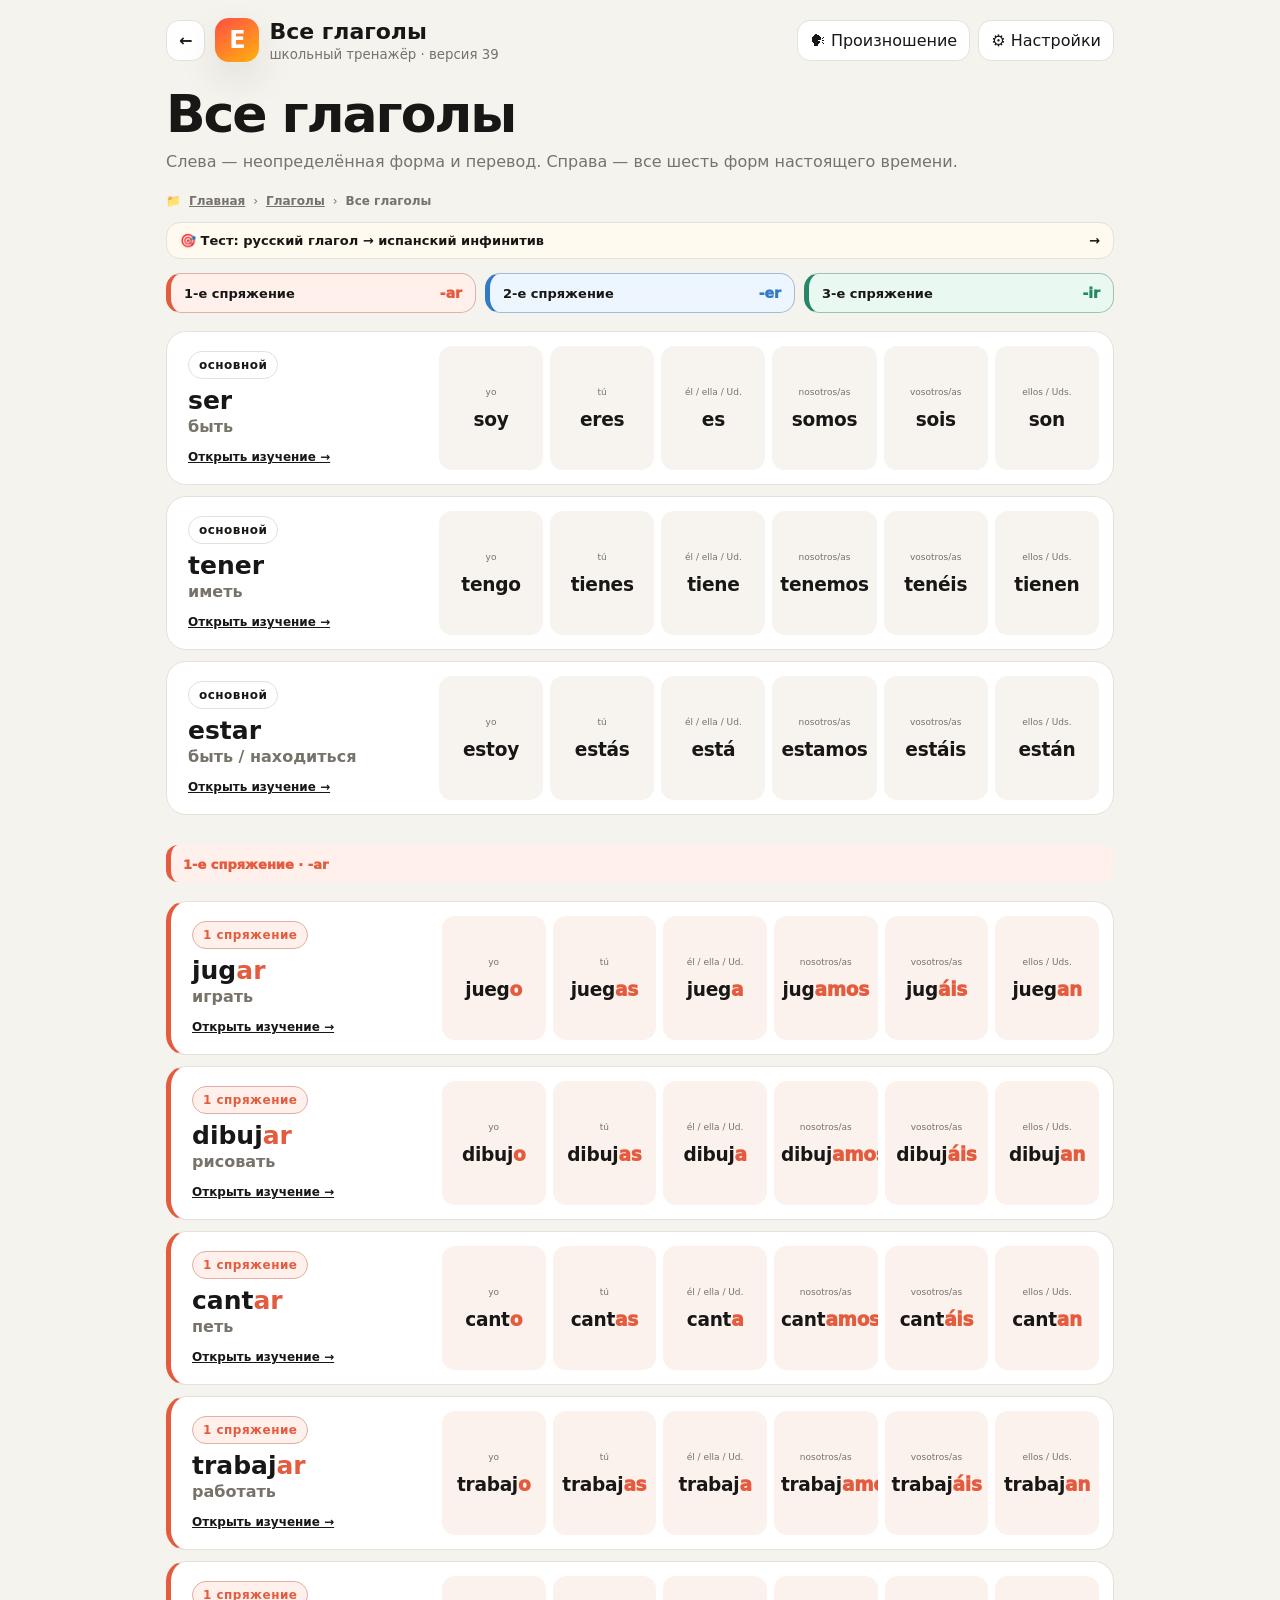
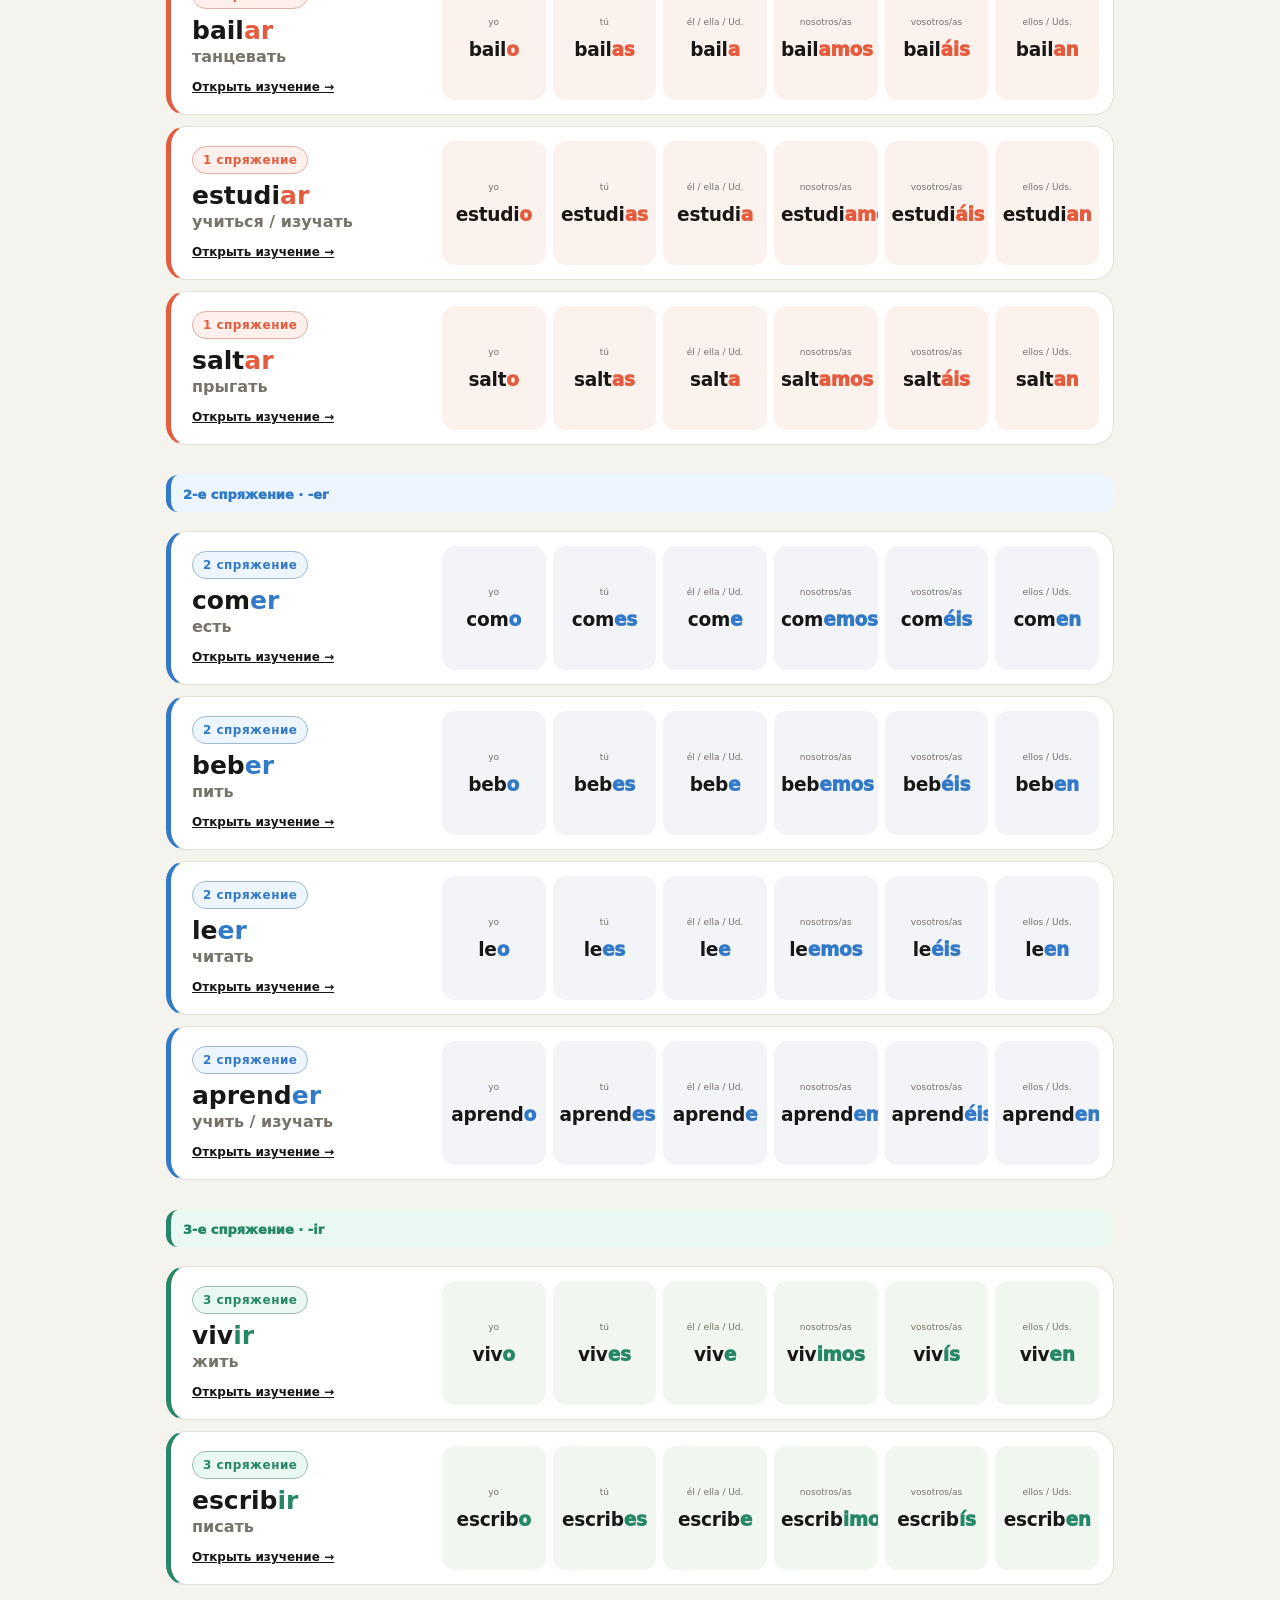
==== commit 302ffbce: "дом 39" ====
--- a/all-verbs.html
+++ b/all-verbs.html
@@ -1,6 +1,6 @@
-<!doctype html><html lang="ru"><head><meta charset="utf-8"><meta name="viewport" content="width=device-width,initial-scale=1,viewport-fit=cover"><title>Все глаголы — Español</title><link rel="stylesheet" href="styles-v38.css"><link rel="manifest" href="manifest.webmanifest"><meta name="theme-color" content="#f5f3ee"><meta name="mobile-web-app-capable" content="yes"><meta name="apple-mobile-web-app-capable" content="yes"><meta name="apple-mobile-web-app-title" content="Espanol"><link rel="apple-touch-icon" href="icon-192.png"><link rel="icon" href="icon-192.png"><script>if("serviceWorker" in navigator&&(location.protocol==="https:"||location.hostname==="localhost"))addEventListener("load",function(){navigator.serviceWorker.register("sw.js").catch(function(){})});</script></head><body>
+<!doctype html><html lang="ru"><head><meta charset="utf-8"><meta name="viewport" content="width=device-width,initial-scale=1,viewport-fit=cover"><title>Все глаголы — Español</title><link rel="stylesheet" href="styles-v39.css"><link rel="manifest" href="manifest.webmanifest"><meta name="theme-color" content="#f5f3ee"><meta name="mobile-web-app-capable" content="yes"><meta name="apple-mobile-web-app-capable" content="yes"><meta name="apple-mobile-web-app-title" content="Espanol"><link rel="apple-touch-icon" href="icon-192.png"><link rel="icon" href="icon-192.png"><script>if("serviceWorker" in navigator&&(location.protocol==="https:"||location.hostname==="localhost"))addEventListener("load",function(){navigator.serviceWorker.register("sw.js").catch(function(){})});</script></head><body>
 <div class="shell">
-<header class="appbar"><div class="appbar-left"><a class="ghostbtn back" href="verbs.html">←</a><div class="logo">E</div><div class="appbar-title"><h1>Все глаголы</h1><small>школьный тренажёр · версия 38</small></div></div><div class="appbar-actions"><a class="iconbtn" href="pronunciation.html">🗣 Произношение</a><a class="iconbtn" href="settings.html">⚙ Настройки</a></div></header>
+<header class="appbar"><div class="appbar-left"><a class="ghostbtn back" href="verbs.html">←</a><div class="logo">E</div><div class="appbar-title"><h1>Все глаголы</h1><small>школьный тренажёр · версия 39</small></div></div><div class="appbar-actions"><a class="iconbtn" href="pronunciation.html">🗣 Произношение</a><a class="iconbtn" href="settings.html">⚙ Настройки</a></div></header>
 <h1 class="page-title">Все глаголы</h1>
 <p class="page-sub">Слева — неопределённая форма и перевод. Справа — все шесть форм настоящего времени.</p>
 <div class="folder-back-note">📁 <a href="index.html">Главная</a><span>›</span><a href="verbs.html">Глаголы</a><span>›</span><b>Все глаголы</b></div><a class="verb-test-mini-link" href="verb-infinitive-test.html">🎯 Тест: русский глагол → испанский инфинитив <span>→</span></a>
@@ -11,7 +11,7 @@
 </nav>
 <section class="all-verbs-table" id="allVerbs"></section>
 </div><div id="toast" class="toast"></div>
-<script src="data-v38.js"></script><script src="common-v38.js"></script><script>
+<script src="data-v39.js"></script><script src="common-v39.js"></script><script>
 const ORDER=['ser','tener','estar','jugar','dibujar','cantar','trabajar','bailar','estudiar','saltar','comer','beber','leer','aprender','vivir','escribir'];
 const PRON=['yo','tú','él / ella / Ud.','nosotros/as','vosotros/as','ellos / Uds.'];
 const ENDINGS={1:['o','as','a','amos','áis','an'],2:['o','es','e','emos','éis','en'],3:['o','es','e','imos','ís','en']};
--- a/styles-v39.css
+++ b/styles-v39.css
@@ -0,0 +1,459 @@
+:root{
+  --bg:#f5f3ee; --panel:#fff; --text:#181716; --muted:#77726a; --line:#e6e0d8;
+  --accent:#ff5b38; --accent2:#ffad13; --ok:#168b55; --bad:#cf3e37;
+  --shadow:0 16px 38px rgba(47,38,25,.10);
+}
+*{box-sizing:border-box}
+html,body{margin:0;min-height:100%;background:var(--bg);color:var(--text);font-family:Inter,ui-sans-serif,system-ui,-apple-system,BlinkMacSystemFont,"Segoe UI",sans-serif}
+button,input,select{font:inherit}button{cursor:pointer}.hidden{display:none!important}
+.shell{max-width:980px;margin:0 auto;padding:18px 16px 48px}
+.appbar{display:flex;align-items:center;justify-content:space-between;gap:12px;margin-bottom:22px}
+.appbar-left{display:flex;align-items:center;gap:10px;min-width:0}.appbar-title{min-width:0}.appbar h1{font-size:22px;margin:0;white-space:nowrap;overflow:hidden;text-overflow:ellipsis}.appbar small{display:block;color:var(--muted);margin-top:3px}
+.logo{width:44px;height:44px;border-radius:14px;background:linear-gradient(145deg,#ff4d45,#ffb30d);display:grid;place-items:center;color:#fff;font-weight:900;font-size:24px;box-shadow:var(--shadow)}
+.iconbtn,.ghostbtn{border:1px solid var(--line);background:var(--panel);border-radius:13px;padding:10px 12px;color:var(--text);text-decoration:none;display:inline-flex;align-items:center;justify-content:center;gap:7px}.iconbtn:hover,.ghostbtn:hover{transform:translateY(-1px)}
+.back{font-weight:800}.page-title{margin:8px 0 6px;font-size:clamp(30px,7vw,52px);letter-spacing:-.04em}.page-sub{color:var(--muted);margin:0 0 24px;line-height:1.5}
+.topic-grid{display:grid;grid-template-columns:repeat(2,1fr);gap:14px}.topic-card{display:flex;flex-direction:column;min-height:260px;padding:20px;border-radius:26px;background:var(--panel);border:1px solid var(--line);box-shadow:0 8px 22px rgba(0,0,0,.05);text-decoration:none;color:inherit;transition:.18s}.topic-card:hover{transform:translateY(-4px);box-shadow:var(--shadow)}
+.topic-icon{width:74px;height:74px;border-radius:22px;display:grid;place-items:center;font-size:37px;margin-bottom:28px}.topic-card h2{font-size:25px;margin:0 0 5px}.topic-card p{color:var(--muted);margin:0;line-height:1.4}.topic-meta{margin-top:auto;padding-top:20px;font-size:13px;color:var(--muted);display:flex;justify-content:space-between}.topic-meta b{color:var(--text)}
+.colors-icon{background:linear-gradient(135deg,#ff6b5b,#ffcf45,#68cf78,#6aa8ff)}.days-icon{background:#e7f0ff}.months-icon{background:#fff0dd}.ser-icon{background:#eee9ff}.conversations-icon{background:#e4f8f0}.school-icon{background:#ffe7ec}.adjectives-icon{background:#e9f7eb}.numerals-icon{background:#e7ecff}.tener-icon{background:#e3f5ef}.animals-icon{background:#fff0df}
+.quick-stats{display:grid;grid-template-columns:repeat(4,1fr);gap:10px;margin-top:18px}.stat{background:var(--panel);border:1px solid var(--line);border-radius:18px;padding:14px}.stat b{font-size:22px;display:block}.stat span{font-size:12px;color:var(--muted)}
+
+.topic-switcher{display:flex;align-items:center;justify-content:space-between;gap:14px;background:var(--panel);border:1px solid var(--line);border-radius:20px;padding:12px 14px;margin:-5px 0 14px;box-shadow:0 5px 16px rgba(0,0,0,.04)}
+.topic-switcher-label{display:flex;flex-direction:column;gap:2px;flex:0 0 auto}.topic-switcher-label b{font-size:14px}.topic-switcher-label span{font-size:11px;color:var(--muted)}
+.topic-switch-buttons{display:flex;gap:7px;overflow:auto;scrollbar-width:none}.topic-switch-buttons::-webkit-scrollbar{display:none}
+.topic-switch{white-space:nowrap;text-decoration:none;color:var(--text);border:1px solid var(--line);background:#f8f6f2;border-radius:13px;padding:10px 12px;font-weight:800;transition:.15s}
+.topic-switch:hover{transform:translateY(-1px);background:#fff}.topic-switch.active{background:#171717;color:#fff;border-color:#171717;box-shadow:0 6px 14px rgba(0,0,0,.14)}
+.topic-cta{margin-top:16px;background:#171717;color:#fff;border-radius:13px;padding:11px 13px;font-weight:850;text-align:center}
+
+.modebar{display:flex;gap:8px;overflow:auto;padding:2px 0 12px;scrollbar-width:none}.modebar::-webkit-scrollbar{display:none}.mode-tab{flex:0 0 auto;border:1px solid var(--line);background:var(--panel);border-radius:14px;padding:10px 13px;font-weight:800}.mode-tab.active{background:#171717;color:#fff;border-color:#171717}
+.workspace{background:var(--panel);border:1px solid var(--line);border-radius:28px;box-shadow:var(--shadow);padding:18px;min-height:560px}.workspace-head{display:flex;justify-content:space-between;align-items:flex-start;gap:12px;margin-bottom:14px}.workspace-head h2{margin:0;font-size:23px}.subtle{color:var(--muted);font-size:13px}.progress{height:8px;background:#efebe5;border-radius:99px;overflow:hidden;margin-bottom:16px}.progress>div{height:100%;background:linear-gradient(90deg,var(--accent),var(--accent2));width:0;transition:.25s}
+.study-layout{display:grid;grid-template-columns:minmax(0,1fr) 270px;gap:16px}.flashcard{border:1px solid var(--line);border-radius:25px;overflow:hidden;min-height:410px;display:flex;flex-direction:column}.visual{flex:1;min-height:270px;display:grid;place-items:center;position:relative;background:#f4f0e9}.visual-emoji{font-size:90px;filter:drop-shadow(0 8px 12px rgba(0,0,0,.08))}.visual-big{font-size:clamp(58px,12vw,110px);font-weight:900;letter-spacing:-.07em;color:#27231e}.visual-word{font-size:clamp(34px,7vw,72px);letter-spacing:-.045em;text-align:center;padding:24px;overflow-wrap:anywhere}.badge{position:absolute;top:14px;left:14px;background:rgba(255,255,255,.86);padding:7px 10px;border-radius:11px;font-weight:800;font-size:12px}.card-copy{padding:20px;display:flex;justify-content:space-between;align-items:flex-end;gap:12px}.es{font-size:clamp(38px,8vw,65px);font-weight:950;letter-spacing:-.05em;line-height:.95}.ru{font-size:18px;color:var(--muted);margin-top:8px}.speak{width:62px;height:62px;border:0;border-radius:20px;background:#171717;color:#fff;font-size:26px}.controls{display:grid;grid-template-columns:1fr 1fr;gap:9px;margin-top:10px}.btn{border:0;border-radius:15px;padding:13px 14px;font-weight:850}.btn.primary{background:#171717;color:#fff}.btn.good{background:#e7f6ed;color:#0a7546}.btn.soft{background:#f1eee8;color:#302d29}.btn.warn{background:#fff0e8;color:#b94325}
+.side{border:1px solid var(--line);background:#fbfaf7;border-radius:22px;padding:15px}.side h3{margin:0 0 10px;font-size:16px}.side label{display:block;font-size:12px;color:var(--muted);margin:12px 0 6px}.side select,.side input[type=range]{width:100%}.side select{padding:10px;border:1px solid var(--line);border-radius:11px;background:white}.check{display:flex!important;align-items:center;gap:8px;color:var(--text)!important;font-size:13px!important}
+.quiz{max-width:700px;margin:0 auto}.prompt{text-align:center;margin:12px 0 22px}.prompt-visual{width:min(280px,78vw);height:210px;border-radius:25px;display:grid;place-items:center;margin:0 auto 15px;border:1px solid var(--line);background:#f3efe7;box-shadow:0 7px 20px rgba(0,0,0,.06)}.prompt-visual strong{font-size:clamp(44px,11vw,82px);letter-spacing:-.05em}.prompt-word{font-size:clamp(40px,9vw,72px);font-weight:950;letter-spacing:-.05em}.options{display:grid;grid-template-columns:1fr 1fr;gap:10px}.option{border:1px solid var(--line);border-radius:16px;background:#fff;padding:16px 14px;font-weight:800;text-align:left}.option.correct{background:#e7f6ed;border-color:#74c99c;color:#086b40}.option.wrong{background:#fdebea;border-color:#e89b96;color:#a52e28}.option:disabled{cursor:default}.feedback{min-height:31px;text-align:center;margin-top:13px;font-weight:800}.feedback.ok{color:var(--ok)}.feedback.bad{color:var(--bad)}
+.audio-wrap,.dict-wrap,.empty{text-align:center;max-width:640px;margin:30px auto}.audio-big{width:104px;height:104px;border:0;border-radius:32px;background:#171717;color:white;font-size:42px;box-shadow:var(--shadow)}.dict-input{width:100%;padding:16px;border-radius:16px;border:2px solid var(--line);font-size:24px;text-align:center;outline:none}.dict-input:focus{border-color:#ff9b83}.choice-grid{display:grid;grid-template-columns:repeat(2,1fr);gap:10px;margin-top:20px}.choice{border:1px solid var(--line);background:#fff;border-radius:16px;padding:18px;font-weight:800}.color-choice{aspect-ratio:1.25;border:4px solid white;border-radius:20px;box-shadow:0 5px 15px rgba(0,0,0,.12);outline:1px solid rgba(0,0,0,.08)}.choice.wrong{background:#fdebea;border-color:#e89b96;color:#a52e28;animation:wrongShake .28s ease}.choice.correct{background:#e7f6ed;border-color:#74c99c;color:#086b40}.color-choice.wrong{outline:4px solid #d83b35;animation:wrongShake .28s ease}.color-choice.correct{outline:4px solid #168a53}@keyframes wrongShake{0%,100%{transform:translateX(0)}25%{transform:translateX(-5px)}75%{transform:translateX(5px)}}
+.speed-head{text-align:center;margin-bottom:14px}.speed-head b{font-size:45px}.match-grid{display:grid;grid-template-columns:repeat(4,1fr);gap:9px}.match-card{min-height:92px;border:1px solid var(--line);border-radius:16px;background:#fff;padding:8px;font-weight:850;display:grid;place-items:center;text-align:center}.match-card.selected{outline:4px solid #ffb69f}.match-card.matched{pointer-events:none}
+.settings-card{background:var(--panel);border:1px solid var(--line);border-radius:24px;padding:18px;margin-bottom:14px;box-shadow:0 7px 20px rgba(0,0,0,.04)}.settings-card h2{margin:0 0 5px}.settings-card p{margin:0 0 15px;color:var(--muted)}.settings-actions{display:flex;gap:8px;flex-wrap:wrap;margin:10px 0 15px}.dict-list{display:grid;grid-template-columns:1fr 1fr;gap:8px}.word-row{display:grid;grid-template-columns:auto auto 1fr auto;align-items:center;gap:10px;border:1px solid var(--line);border-radius:14px;padding:10px;background:#fff}.word-row.off{opacity:.48}.dot{width:25px;height:25px;border-radius:8px;border:1px solid rgba(0,0,0,.08)}.word-main b{display:block}.word-main span{font-size:12px;color:var(--muted)}.switch{position:relative;width:42px;height:24px}.switch input{opacity:0;width:0;height:0}.slider{position:absolute;inset:0;background:#c9c5be;border-radius:99px;transition:.2s}.slider:before{content:"";position:absolute;width:18px;height:18px;left:3px;top:3px;background:#fff;border-radius:50%;transition:.2s}.switch input:checked+.slider{background:#171717}.switch input:checked+.slider:before{transform:translateX(18px)}
+.toast{position:fixed;left:50%;bottom:22px;transform:translate(-50%,18px);opacity:0;background:#171717;color:#fff;padding:11px 15px;border-radius:13px;transition:.2s;pointer-events:none;z-index:20}.toast.show{opacity:1;transform:translate(-50%,0)}
+@media(max-width:780px){.topic-switcher{display:block}.topic-switcher-label{margin-bottom:9px}.topic-switch-buttons{width:100%}.topic-switch{flex:1 0 auto;text-align:center}.topic-grid{grid-template-columns:1fr}.topic-card{min-height:190px}.topic-icon{margin-bottom:18px}.study-layout{grid-template-columns:1fr}.side{order:-1}.quick-stats{grid-template-columns:1fr 1fr}.dict-list{grid-template-columns:1fr}.match-grid{grid-template-columns:repeat(3,1fr)}}
+@media(max-width:520px){.shell{padding:12px 10px 36px}.appbar{margin-bottom:15px}.appbar small{display:none}.page-title{font-size:35px}.workspace{padding:13px;border-radius:22px;min-height:500px}.options,.choice-grid{grid-template-columns:1fr}.match-grid{grid-template-columns:repeat(3,1fr)}.mode-tab{padding:9px 11px}.visual{min-height:240px}.card-copy{padding:16px}.settings-card{padding:13px}}
+
+
+/* SER grammar topic */
+.grammar-visual{background:linear-gradient(145deg,#f3efff,#faf8ff)}
+.grammar-pair{display:flex;align-items:center;justify-content:center;gap:18px;flex-wrap:wrap;padding:32px;text-align:center}
+.grammar-pair span{font-size:clamp(30px,7vw,58px);font-weight:850;letter-spacing:-.04em}
+.grammar-pair i{font-size:32px;color:#9187a8;font-style:normal}
+.grammar-pair strong{font-size:clamp(46px,10vw,82px);font-weight:950;color:#684cc4;letter-spacing:-.05em}
+.ser-main{font-size:clamp(30px,6.3vw,54px);line-height:1.02}
+.ser-form{color:#684cc4}
+.examples{border-top:1px solid var(--line);background:#fbf9ff;padding:16px 20px 18px}
+.examples-title{font-size:11px;font-weight:900;text-transform:uppercase;letter-spacing:.08em;color:#8b829b;margin-bottom:8px}
+.example{display:grid;grid-template-columns:1fr 1fr;gap:10px;padding:8px 0;border-top:1px dashed #e4deef}
+.example:first-of-type{border-top:0}.example b{font-size:15px}.example span{font-size:14px;color:var(--muted)}
+.grammar-prompt{background:linear-gradient(145deg,#f3efff,#faf8ff);height:auto;min-height:190px;padding:22px;display:flex;flex-direction:column;justify-content:center}
+.grammar-pronoun{font-size:clamp(32px,8vw,58px);font-weight:950;letter-spacing:-.045em;line-height:1.02}
+.grammar-ru{font-size:16px;color:var(--muted);margin-top:10px}
+.grammar-option{text-align:center;font-size:clamp(24px,5vw,34px);color:#5f43bd}
+.ser-choice{display:flex;flex-direction:column;gap:5px;text-align:center}.ser-choice b{font-size:17px}.ser-choice span{font-size:25px;color:#684cc4;font-weight:950}
+.grammar-match{font-size:16px}.grammar-match:nth-child(n){overflow-wrap:anywhere}
+.ser-rule{margin-top:18px;padding:13px;border-radius:14px;background:#f0ecfb;display:flex;flex-direction:column;gap:5px}.ser-rule b{font-size:14px}.ser-rule span{font-size:12px;line-height:1.45;color:#625a70}
+.grammar-chip{min-width:74px;max-width:105px;padding:6px 7px;border-radius:9px;background:#f0ecfb;color:#5f43bd;font-size:10px;font-weight:850;text-align:center;line-height:1.15}
+.text-dot{display:grid;place-items:center;background:#f0ede7;font-size:9px;font-weight:900;overflow:hidden}
+@media(max-width:520px){.example{grid-template-columns:1fr;gap:3px}.grammar-pair{gap:10px;padding:22px 12px}.grammar-chip{min-width:58px;max-width:78px;font-size:9px}.word-row{gap:7px}}
+
+/* v7 interaction feedback */
+.example{grid-template-columns:1fr auto;align-items:center;gap:10px}
+.example-copy{display:grid;grid-template-columns:1fr 1fr;gap:10px;align-items:center}
+.example-speak{width:38px;height:38px;border:1px solid var(--line);border-radius:12px;background:#fff;display:grid;place-items:center;font-size:17px;box-shadow:0 3px 10px rgba(0,0,0,.04)}
+.example-speak:hover{transform:translateY(-1px)}
+.test-examples{margin-top:16px;border:1px solid #e4deef;border-radius:18px;overflow:hidden;text-align:left}
+.wrong-input{border-color:#d83b35!important;background:#fff2f1;animation:wrongShake .28s ease}
+.match-card.matched{opacity:1;pointer-events:none;outline:4px solid #168a53;border-color:#168a53;background:#edf9f2;color:#086b40;box-shadow:0 0 0 2px rgba(22,138,83,.08)}
+.match-card.pair-wrong{outline:4px solid #d83b35;border-color:#d83b35;background:#fff0ef;animation:wrongShake .28s ease}
+.match-color{display:block;width:100%;height:100%;min-height:72px;border-radius:11px;border:1px solid rgba(0,0,0,.08)}
+.color-match-card{padding:7px;background:#fff}
+.color-match-card.matched .match-color{box-shadow:inset 0 0 0 2px rgba(255,255,255,.8)}
+.match-actions{text-align:center;margin-top:14px}
+@media(max-width:520px){.example-copy{grid-template-columns:1fr;gap:3px}.example{grid-template-columns:1fr auto}.example-speak{width:42px;height:42px}}
+.test-next{text-align:center;margin-top:12px}
+
+
+/* v8: top/right navigation and pronunciation practice */
+.appbar-actions{display:flex;gap:8px;align-items:center;flex-wrap:wrap;justify-content:flex-end}
+.workspace-head-right{display:flex;align-items:flex-end;gap:10px;flex-direction:column;min-width:max-content}
+.workspace-actions{display:flex;gap:7px;align-items:center;justify-content:flex-end;flex-wrap:wrap}
+.head-nav{border:1px solid var(--line);border-radius:13px;padding:10px 13px;font-weight:850;background:#f5f2ec;color:var(--text)}
+.head-nav.primary{background:#171717;color:#fff;border-color:#171717}.head-nav.secondary{background:#f3f0ea}
+.pronunciation-home{margin:0 0 16px;display:grid;grid-template-columns:auto 1fr auto;gap:16px;align-items:center;text-decoration:none;color:inherit;background:linear-gradient(135deg,#171717,#34302b);color:#fff;border-radius:25px;padding:18px 20px;box-shadow:var(--shadow)}
+.pronunciation-home-icon{width:66px;height:66px;border-radius:20px;background:rgba(255,255,255,.12);display:grid;place-items:center;font-size:34px}.pronunciation-home h2{margin:3px 0 4px;font-size:25px}.pronunciation-home p{margin:0;color:rgba(255,255,255,.72);line-height:1.4}.pronunciation-home .eyebrow{font-size:10px;font-weight:900;letter-spacing:.11em;color:#ffc969}.pronunciation-arrow{font-size:31px;font-weight:900}
+.pronunciation-workspace{min-height:600px}.pronounce-card{max-width:760px;margin:28px auto 0;text-align:center;border:1px solid var(--line);border-radius:27px;padding:30px 26px;background:linear-gradient(180deg,#fff,#fbfaf7);box-shadow:0 7px 20px rgba(0,0,0,.045)}
+.pronounce-meta{display:flex;justify-content:center;gap:8px;align-items:center;margin-bottom:26px}.pronounce-meta span,.pronounce-meta b{font-size:11px;padding:7px 10px;border-radius:99px;background:#f1eee8}.pronounce-meta b{text-transform:uppercase;letter-spacing:.06em;color:#6f675e}
+.pronounce-target{font-size:clamp(36px,7.5vw,68px);line-height:1.08;font-weight:950;letter-spacing:-.045em;overflow-wrap:anywhere}.pronounce-translation{font-size:14px;color:var(--muted);margin-top:12px;min-height:20px}
+.pronounce-actions{display:grid;grid-template-columns:1fr 1fr;gap:12px;max-width:520px;margin:30px auto 0}.pronounce-listen,.pronounce-mic{border:0;border-radius:19px;padding:16px;font-weight:900;font-size:17px}.pronounce-listen{background:#f0ede7;color:#282522}.pronounce-mic{background:#171717;color:#fff}.pronounce-mic.recording{background:#c73d36;box-shadow:0 0 0 7px rgba(199,61,54,.13);animation:micPulse 1s ease-in-out infinite}.pronounce-mic.disabled{opacity:.4;cursor:not-allowed}
+.speech-status{margin:22px auto 0;font-size:14px;font-weight:800;min-height:22px}.speech-status.listening{color:#9c4e00}.speech-status.ok{color:var(--ok)}.speech-status.bad{color:var(--bad)}.recognized{font-size:12px;color:var(--muted);margin-top:6px;min-height:18px}
+@keyframes micPulse{50%{transform:scale(1.025)}}
+@media(max-width:620px){.appbar-actions{gap:5px}.appbar-actions .iconbtn{font-size:12px;padding:9px}.workspace-head{align-items:stretch}.workspace-head-right{align-items:flex-end}.workspace-actions{width:100%}.head-nav{min-height:44px}.pronunciation-home{grid-template-columns:auto 1fr;padding:15px}.pronunciation-arrow{display:none}.pronunciation-home-icon{width:56px;height:56px}.pronounce-card{margin-top:16px;padding:24px 14px}.pronounce-actions{grid-template-columns:1fr}.pronounce-listen,.pronounce-mic{min-height:54px}}
+
+/* v9: pronunciation practice filters */
+.pron-settings{margin:16px 0 22px;border:1px solid var(--line);border-radius:24px;background:#fbfaf7;padding:18px;box-shadow:0 8px 25px rgba(0,0,0,.045)}
+.pron-settings.hidden{display:none}.pron-settings-head{display:flex;justify-content:space-between;gap:16px;align-items:flex-start;margin-bottom:16px}.pron-settings-head h3{margin:0 0 4px;font-size:21px}.pron-settings-head p{margin:0;color:var(--muted);font-size:13px}.settings-close{border:0;background:#eeeae3;width:36px;height:36px;border-radius:12px;font-size:24px;line-height:1;color:#554f48}
+.pron-settings-grid{display:grid;grid-template-columns:1fr 1.05fr;gap:16px}.pron-setting-group{border:1px solid var(--line);border-radius:18px;background:white;padding:14px}.pron-group-title{display:flex;align-items:center;justify-content:space-between;gap:10px;margin-bottom:11px}.mini-actions{display:flex;gap:6px}.mini-actions button{border:1px solid var(--line);background:#f6f3ed;border-radius:10px;padding:7px 9px;font-size:11px;font-weight:800}
+.pron-topic-options{display:grid;grid-template-columns:1fr 1fr;gap:8px}.pron-topic-check{display:grid;grid-template-columns:auto auto 1fr;align-items:center;gap:8px;border:1px solid var(--line);border-radius:14px;padding:10px;cursor:pointer}.pron-topic-check:has(input:checked){border-color:#9d8af0;background:#f7f4ff}.pron-topic-check input{width:18px;height:18px}.pron-topic-icon{font-size:22px}.pron-topic-check b{display:block;font-size:13px}.pron-topic-check small{display:block;font-size:10px;color:var(--muted);margin-top:2px}
+.pron-content-options{display:grid;gap:8px}.pron-radio{display:grid;grid-template-columns:auto 1fr;gap:10px;align-items:flex-start;border:1px solid var(--line);border-radius:14px;padding:11px;cursor:pointer}.pron-radio:has(input:checked){border-color:#ff9d88;background:#fff6f2}.pron-radio input{width:18px;height:18px;margin-top:1px}.pron-radio b{display:block;font-size:13px}.pron-radio small{display:block;color:var(--muted);font-size:11px;line-height:1.35;margin-top:3px}
+.pron-settings-summary{display:flex;align-items:center;justify-content:space-between;gap:12px;margin-top:14px;padding-top:14px;border-top:1px solid var(--line)}.pron-settings-summary span{font-size:12px;color:var(--muted);font-weight:700}
+@media(max-width:760px){.pron-settings-grid{grid-template-columns:1fr}.pron-topic-options{grid-template-columns:1fr 1fr}.pron-settings-summary{align-items:stretch;flex-direction:column}.pron-settings-summary .head-nav{width:100%}}
+@media(max-width:430px){.pron-topic-options{grid-template-columns:1fr}.pron-settings{padding:13px}.pron-setting-group{padding:11px}.mini-actions button{padding:6px 7px}}
+
+
+/* v9.1: conversations + school */
+.pron-hint{display:block;margin-top:9px;font-size:15px;font-weight:750;letter-spacing:0;color:var(--muted);line-height:1.2}
+.conversation-main{font-size:clamp(27px,5.8vw,50px);line-height:1.04;overflow-wrap:anywhere}
+.topic-card .conversations-icon,.topic-card .school-icon,.topic-card .adjectives-icon,.topic-card .numerals-icon,.topic-card .animals-icon{font-size:35px}
+@media(max-width:520px){
+  .conversation-main{font-size:clamp(25px,8vw,40px)}
+}
+
+
+/* v9.2: voice controls in card footer + integrated pronunciation checking */
+.study-single{max-width:780px;margin:0 auto}
+.quiz-card-shell{max-width:820px;margin:0 auto}
+.voice-footer{border-top:1px solid var(--line);margin-top:18px;padding:15px 16px 14px;background:#faf8f4;border-radius:0 0 22px 22px}
+.flashcard>.voice-footer{margin-top:0;border-radius:0;background:#faf8f4}
+.voice-footer-title{display:flex;justify-content:space-between;align-items:baseline;gap:12px;margin-bottom:12px}.voice-footer-title b{font-size:13px}.voice-footer-title span{font-size:11px;color:var(--muted);text-align:right}
+.voice-settings-row{display:grid;grid-template-columns:minmax(180px,1.25fr) minmax(180px,1fr) auto;gap:12px;align-items:end}.voice-field{display:flex;flex-direction:column;gap:6px;font-size:11px;color:var(--muted);font-weight:750}.voice-field select{width:100%;min-width:0;padding:9px 10px;border:1px solid var(--line);border-radius:11px;background:#fff;color:var(--text)}.voice-field input[type=range]{width:100%}.voice-auto{display:flex;align-items:center;gap:7px;font-size:12px;color:var(--text);padding-bottom:8px;white-space:nowrap}
+.pron-check-row{display:flex;gap:8px;margin-top:13px}.pron-check-listen,.pron-check-mic{border:1px solid var(--line);border-radius:13px;padding:11px 13px;font-weight:850;background:#fff;color:var(--text)}.pron-check-mic{background:#171717;color:#fff;border-color:#171717}.pron-check-listen:disabled,.pron-check-mic:disabled{opacity:.38;cursor:not-allowed}.pron-check-mic.recording{background:#c73d36;border-color:#c73d36;box-shadow:0 0 0 6px rgba(199,61,54,.12);animation:micPulse 1s ease-in-out infinite}
+.pron-check-status{min-height:18px;margin-top:10px;font-size:12px;font-weight:750;color:var(--muted)}.pron-check-status.listening{color:#9c4e00}.pron-check-status.ok{color:var(--ok)}.pron-check-status.bad{color:var(--bad)}.pron-check-recognized{min-height:16px;margin-top:3px;font-size:11px;color:var(--muted)}
+.audio-wrap>.voice-footer,.dict-wrap>.voice-footer{margin-left:-0px;margin-right:-0px}
+@media(max-width:780px){.voice-settings-row{grid-template-columns:1fr 1fr}.voice-auto{grid-column:1/-1}.study-layout{display:block}.side{display:none}}
+@media(max-width:560px){.voice-footer{padding:13px 12px}.voice-footer-title{display:block}.voice-footer-title span{display:block;text-align:left;margin-top:4px}.voice-settings-row{grid-template-columns:1fr}.voice-auto{grid-column:auto;padding:2px 0}.pron-check-row{display:grid;grid-template-columns:1fr 1fr}.pron-check-listen,.pron-check-mic{min-height:46px;padding:10px 8px;font-size:12px}}
+
+
+/* School object illustrations */
+.school-svg{width:1.15em;height:1.15em;display:inline-block;vertical-align:-.14em;overflow:visible}
+.visual-big .school-svg,.prompt-visual .school-svg{width:min(150px,38vw);height:min(150px,38vw);vertical-align:middle}
+.text-dot .school-svg{width:26px;height:26px;vertical-align:middle}
+
+
+/* v17: folder "Глаголы" */
+.topic-grid{display:block}
+.topic-section-grid{display:grid;grid-template-columns:repeat(3,minmax(0,1fr));gap:14px}
+.topic-folder{margin-top:22px;padding:18px;border:1px solid var(--line);border-radius:24px;background:#f9f7f2}
+.topic-folder-head{display:flex;align-items:center;gap:12px;margin-bottom:14px}
+.topic-folder-head h2{margin:1px 0 3px;font-size:22px}
+.topic-folder-head p{margin:0;color:var(--muted);font-size:13px}
+.topic-folder-icon{width:48px;height:48px;border-radius:15px;background:#eee9ff;display:grid;place-items:center;font-size:24px;flex:0 0 auto}
+.verb-grid{display:grid;grid-template-columns:repeat(2,minmax(0,1fr));gap:14px}
+.topic-switch-group-label{align-self:center;padding:7px 8px;font-size:10px;font-weight:900;letter-spacing:.08em;text-transform:uppercase;color:var(--muted)}
+@media(max-width:850px){.topic-section-grid{grid-template-columns:repeat(2,minmax(0,1fr))}}
+@media(max-width:560px){.topic-section-grid,.verb-grid{grid-template-columns:1fr}.topic-folder{padding:14px;border-radius:20px}}
+
+
+/* v19: hierarchical verb folder */
+.estar-icon{background:#e7f2ff}.verb-practice-icon{background:#fff0e8}
+.topic-grid{display:block}
+.topic-section-grid{display:grid;grid-template-columns:repeat(3,minmax(0,1fr));gap:14px}
+.topic-folder-card{margin-top:22px;display:grid;grid-template-columns:auto 1fr auto;align-items:center;gap:16px;text-decoration:none;color:inherit;border:1px solid var(--line);border-radius:24px;background:#f9f7f2;padding:20px;box-shadow:0 7px 20px rgba(0,0,0,.035);transition:.18s}
+.topic-folder-card:hover{transform:translateY(-2px);box-shadow:var(--shadow)}
+.topic-folder-copy h2{margin:1px 0 5px;font-size:24px}.topic-folder-copy p{margin:0 0 11px;color:var(--muted);font-size:13px}.topic-folder-arrow{font-size:30px;font-weight:700}
+.verb-folder-grid{display:grid;grid-template-columns:repeat(3,minmax(0,1fr));gap:14px;margin-bottom:18px}
+.nested-folder{border:1px solid var(--line);border-radius:24px;background:#f9f7f2;overflow:hidden;margin-top:18px}
+.nested-folder>summary{list-style:none;cursor:pointer;display:grid;grid-template-columns:auto 1fr auto;align-items:center;gap:12px;padding:17px 18px}.nested-folder>summary::-webkit-details-marker{display:none}
+.nested-folder>summary b{display:block;font-size:19px}.nested-folder>summary small{display:block;color:var(--muted);margin-top:3px}.nested-folder-icon{width:44px;height:44px;border-radius:14px;background:#fff0e8;display:grid;place-items:center;font-size:23px}.nested-folder-arrow{font-size:22px;transition:.2s}.nested-folder[open] .nested-folder-arrow{transform:rotate(180deg)}.nested-folder-content{padding:0 18px 18px}.nested-folder-content .topic-card{max-width:520px}
+.folder-back-note{display:flex;align-items:center;gap:8px;color:var(--muted);font-size:12px;margin:-4px 0 14px}.folder-back-note a{color:inherit;font-weight:800}
+@media(max-width:850px){.topic-section-grid,.verb-folder-grid{grid-template-columns:repeat(2,minmax(0,1fr))}}
+@media(max-width:560px){.topic-section-grid,.verb-folder-grid{grid-template-columns:1fr}.topic-folder-card{grid-template-columns:auto 1fr;padding:15px}.topic-folder-arrow{display:none}.nested-folder>summary{padding:14px}.nested-folder-content{padding:0 14px 14px}}
+
+
+/* v21: all-six-forms study mode for verbs */
+.verb-overview{max-width:820px;margin:10px auto 0}
+.verb-overview-top{display:flex;align-items:center;justify-content:space-between;gap:18px;padding:18px;border:1px solid var(--line);border-radius:22px;background:#fbfaf7;margin-bottom:12px}
+.verb-overview-top h3{font-size:25px;margin:7px 0 5px}.verb-overview-top p{margin:0;color:var(--muted);line-height:1.45}
+.verb-overview-badge{display:inline-flex;border:1px solid var(--line);background:#fff;border-radius:999px;padding:6px 10px;font-size:12px;font-weight:900;letter-spacing:.04em}
+.verb-speak-all{flex:0 0 auto;border:0;border-radius:16px;background:#171717;color:#fff;padding:14px 17px;font-weight:900;display:inline-flex;align-items:center;gap:7px;min-height:50px}
+.verb-form-grid{display:grid;grid-template-columns:repeat(3,minmax(0,1fr));gap:10px}
+.verb-form-card{position:relative;min-width:0;border:1px solid var(--line);border-radius:20px;background:#fff;padding:16px;box-shadow:0 5px 15px rgba(0,0,0,.035)}
+.verb-form-num{position:absolute;right:11px;top:10px;color:#aaa39a;font-size:11px;font-weight:900}.verb-form-pronoun{display:block;color:var(--muted);font-size:12px;font-weight:800;line-height:1.25;padding-right:22px;min-height:30px}
+.verb-form-card strong{display:block;font-size:clamp(27px,4vw,38px);letter-spacing:-.04em;margin:8px 0 3px;overflow-wrap:anywhere}.verb-form-card small{color:var(--muted)}
+.verb-audio-order{margin-top:12px;border-radius:16px;background:#f3efe8;padding:12px 14px;font-size:13px;line-height:1.5;overflow-wrap:anywhere}
+@media(max-width:620px){
+  .verb-overview{margin-top:4px}.verb-overview-top{align-items:stretch;flex-direction:column;padding:14px;border-radius:18px;gap:12px}.verb-overview-top h3{font-size:21px}.verb-speak-all{width:100%;justify-content:center}
+  .verb-form-grid{grid-template-columns:repeat(2,minmax(0,1fr));gap:8px}.verb-form-card{padding:13px 11px;border-radius:16px}.verb-form-pronoun{font-size:10px;min-height:27px;padding-right:16px}.verb-form-card strong{font-size:26px}.verb-audio-order{font-size:12px}
+  .modebar{margin-left:-2px;margin-right:-2px;padding-bottom:10px}.mode-tab{min-height:42px}
+}
+@media(max-width:360px){.verb-form-card strong{font-size:23px}.verb-form-card{padding:12px 9px}.verb-form-pronoun{font-size:9px}}
+
+
+/* v22: first-conjugation subsection and highlighted endings */
+.verb-section{margin-bottom:18px}.verb-section-head{margin:0 0 11px}.verb-section-head h2{margin:3px 0 0;font-size:21px}
+.first-conj-folder .nested-folder-icon{background:#e9f2ff}.first-conj-note{margin:0 0 12px;padding:11px 13px;border-radius:14px;background:#fff;border:1px solid var(--line);font-size:13px;color:var(--muted)}
+.first-conj-note b{color:var(--text)}.first-conj-note span{color:var(--accent);font-weight:950}.first-conj-grid{margin-bottom:0}
+.verb-ending{color:var(--accent);font-weight:950}.ending-help{display:inline;font-weight:850;color:var(--accent)}
+.ser-main .verb-ending,.grammar-pair .verb-ending,.verb-form-card .verb-ending{color:var(--accent)}
+@media(max-width:620px){.first-conj-note{font-size:12px;line-height:1.55}.first-conj-grid{grid-template-columns:1fr}.verb-section-head h2{font-size:19px}}
+
+
+/* v23: new vocabulary topics */
+.furniture-icon{background:#f4eadc}.prepositions-icon{background:#e7f2f8}
+.topic-card .furniture-icon,.topic-card .prepositions-icon{font-size:35px}
+
+/* Preposition diagrams */
+.prep-visual{background:linear-gradient(180deg,#f8fbfd,#eef4f6);display:grid;place-items:center}
+.prep-svg{width:min(180px,85%);height:auto;display:block}
+.prompt-visual.prep-visual .prep-svg{width:min(260px,88%)}
+
+/* Numerals: sequential learning mode */
+.number-overview{max-width:960px;margin:10px auto 0}
+.number-overview-top{display:flex;align-items:center;justify-content:space-between;gap:18px;padding:18px;border:1px solid var(--line);border-radius:22px;background:#fbfaf7;margin-bottom:12px}
+.number-overview-top h3{font-size:25px;margin:7px 0 5px}.number-overview-top p{margin:0;color:var(--muted);line-height:1.45}
+.number-grid{display:grid;grid-template-columns:repeat(6,minmax(0,1fr));gap:8px}
+.number-cell{border:1px solid var(--line);border-radius:15px;background:#fff;padding:11px 8px;text-align:center;min-width:0}
+.number-cell b{display:block;font-size:21px}.number-cell span{display:block;margin-top:4px;color:var(--muted);font-weight:800;font-size:12px;overflow-wrap:anywhere}
+
+/* Verbs directory */
+.all-verbs-link{display:grid;grid-template-columns:auto 1fr auto;align-items:center;gap:12px;margin:14px 0 18px;padding:14px 16px;border:1px solid var(--line);border-radius:18px;background:#fff;text-decoration:none;color:inherit}
+.all-verbs-link>span{font-size:25px}.all-verbs-link b{display:block}.all-verbs-link small{display:block;color:var(--muted);margin-top:3px}.all-verbs-link>strong{font-size:24px}
+.second-conj-folder .nested-folder-icon{background:#eaf7ec}.third-conj-folder .nested-folder-icon{background:#fff0df}
+
+.all-verbs-table{display:grid;gap:11px;margin-top:16px}
+.all-verb-row{display:grid;grid-template-columns:minmax(180px,.85fr) minmax(0,2.3fr);gap:14px;border:1px solid var(--line);background:#fff;border-radius:20px;padding:14px}
+.all-verb-left{padding:5px 7px}.all-verb-left h2{font-size:25px;margin:7px 0 2px;text-transform:lowercase}.all-verb-left p{margin:0 0 10px;color:var(--muted);font-weight:750}.all-verb-left a{font-size:12px;font-weight:850;color:var(--text)}
+.all-verb-forms{display:grid;grid-template-columns:repeat(6,minmax(0,1fr));gap:7px}
+.all-verb-form{min-width:0;border-radius:13px;background:#f7f4ef;padding:10px 7px;text-align:center;display:flex;flex-direction:column;justify-content:center}
+.all-verb-form small{font-size:9px;color:var(--muted);line-height:1.15;min-height:22px}.all-verb-form b{font-size:clamp(15px,1.8vw,22px);overflow-wrap:anywhere}
+
+/* v23 mobile */
+@media(max-width:820px){
+  .number-grid{grid-template-columns:repeat(4,minmax(0,1fr))}
+  .all-verb-row{grid-template-columns:1fr}.all-verb-left{display:grid;grid-template-columns:auto 1fr auto;align-items:center;gap:8px}.all-verb-left .verb-overview-badge{grid-row:1/3}.all-verb-left h2{margin:0}.all-verb-left p{margin:0}.all-verb-left a{grid-column:1/-1}
+  .all-verb-forms{grid-template-columns:repeat(3,minmax(0,1fr))}
+}
+@media(max-width:560px){
+  .number-overview-top{align-items:stretch;flex-direction:column;padding:14px}.number-overview-top .verb-speak-all{width:100%;justify-content:center}
+  .number-grid{grid-template-columns:repeat(3,minmax(0,1fr));gap:6px}.number-cell{padding:9px 5px}.number-cell b{font-size:18px}.number-cell span{font-size:10px}
+  .all-verbs-link{grid-template-columns:auto 1fr;padding:12px}.all-verbs-link>strong{display:none}
+  .all-verb-row{padding:11px;border-radius:17px}.all-verb-left{grid-template-columns:auto 1fr}.all-verb-left .verb-overview-badge{grid-row:auto}.all-verb-left h2{font-size:22px}.all-verb-left p{grid-column:1/-1}.all-verb-forms{grid-template-columns:repeat(2,minmax(0,1fr));gap:6px}.all-verb-form{padding:9px 5px}.all-verb-form b{font-size:20px}
+  .prep-svg{width:min(165px,92%)}
+}
+
+
+/* v24: numerals — 0 separately, then strict rows of five */
+.number-zero-row{display:flex;justify-content:flex-start;margin:0 0 10px}
+.number-zero-row .number-cell{width:min(150px,100%)}
+.number-five-rows{display:grid;gap:8px}
+.number-five-row{display:grid;grid-template-columns:repeat(5,minmax(0,1fr));gap:8px}
+.number-cell{position:relative;transition:transform .16s ease,box-shadow .16s ease,border-color .16s ease,background .16s ease}
+.number-cell em{display:block;margin-top:5px;font-size:8px;line-height:1.1;font-style:normal;font-weight:900;text-transform:uppercase;letter-spacing:.04em;color:#a34b2d}
+.number-cell.decade-number{background:#fff0e5;border-color:#e5a17f;box-shadow:inset 0 0 0 1px rgba(205,100,55,.08)}
+.number-cell.decade-number b,.number-cell.decade-number span{color:#a84728}
+.number-cell.is-speaking{z-index:2;transform:translateY(-2px) scale(1.035);background:#fff8cf;border-color:#d9ad28;box-shadow:0 0 0 3px rgba(226,183,54,.2),0 8px 22px rgba(75,58,18,.14)}
+.number-cell.is-speaking b{color:#7b5a00}
+.verb-speak-all.speaking{opacity:.88}
+@media(max-width:560px){
+  .number-five-row{grid-template-columns:repeat(5,minmax(0,1fr));gap:4px}
+  .number-zero-row{margin-bottom:7px}
+  .number-zero-row .number-cell{width:20%}
+  .number-cell{padding:8px 3px;border-radius:12px}
+  .number-cell b{font-size:17px}
+  .number-cell span{font-size:9px;line-height:1.1;overflow-wrap:anywhere}
+  .number-cell em{font-size:6px;letter-spacing:0}
+}
+
+
+/* v25: interactive numeral playback */
+.number-cell{font:inherit;color:inherit;appearance:none;-webkit-appearance:none;width:100%;cursor:pointer}
+.number-cell:hover{border-color:#b9a98e;box-shadow:0 4px 12px rgba(54,45,30,.08)}
+.number-cell:focus-visible{outline:3px solid rgba(72,112,190,.28);outline-offset:2px}
+.number-cell.is-speaking{cursor:pointer}
+.verb-speak-all.speaking{cursor:pointer}
+
+/* v25: conjugation colors on the unified verbs page */
+.all-verb-row.conj-1{--conj-color:#e45b3e;--conj-soft:#fff0eb;border-left:5px solid var(--conj-color)}
+.all-verb-row.conj-2{--conj-color:#3279c8;--conj-soft:#edf5ff;border-left:5px solid var(--conj-color)}
+.all-verb-row.conj-3{--conj-color:#258767;--conj-soft:#eaf8f2;border-left:5px solid var(--conj-color)}
+.all-verb-row.conj-1 .verb-overview-badge,
+.all-verb-row.conj-2 .verb-overview-badge,
+.all-verb-row.conj-3 .verb-overview-badge{color:var(--conj-color);border-color:color-mix(in srgb,var(--conj-color) 36%,#ddd);background:var(--conj-soft)}
+.all-verb-row.conj-1 .infinitive-ending,
+.all-verb-row.conj-2 .infinitive-ending,
+.all-verb-row.conj-3 .infinitive-ending,
+.all-verb-row.conj-1 .verb-ending,
+.all-verb-row.conj-2 .verb-ending,
+.all-verb-row.conj-3 .verb-ending{color:var(--conj-color)}
+.all-verb-row.conj-1 .all-verb-form,
+.all-verb-row.conj-2 .all-verb-form,
+.all-verb-row.conj-3 .all-verb-form{background:color-mix(in srgb,var(--conj-soft) 48%,#f7f4ef)}
+
+/* Keep every conjugated form on a single line */
+.all-verb-form{overflow:hidden}
+.all-verb-form b{
+  display:block;
+  white-space:nowrap;
+  word-break:normal;
+  overflow-wrap:normal;
+  hyphens:none;
+  font-size:clamp(14px,1.45vw,20px);
+  letter-spacing:-.015em;
+}
+.all-verb-form .verb-ending{white-space:nowrap}
+.all-verb-left h2{white-space:nowrap;word-break:normal;overflow-wrap:normal}
+.infinitive-ending{white-space:nowrap}
+.verb-form-card strong{white-space:nowrap;word-break:normal;overflow-wrap:normal;font-size:clamp(20px,3.2vw,34px)}
+
+@media(max-width:1050px) and (min-width:821px){
+  .all-verb-row{grid-template-columns:minmax(160px,.72fr) minmax(0,2.6fr);gap:10px}
+  .all-verb-forms{gap:5px}
+  .all-verb-form{padding:9px 4px}
+  .all-verb-form b{font-size:14px}
+  .all-verb-form small{font-size:8px}
+}
+@media(max-width:560px){
+  .all-verb-form b{font-size:17px;letter-spacing:-.02em}
+}
+
+
+/* v26: quick conjugation navigation */
+html{scroll-behavior:smooth}
+.conj-quick-nav{display:grid;grid-template-columns:repeat(3,minmax(0,1fr));gap:9px;margin:14px 0 18px}
+.conj-jump{--conj-color:#777;--conj-soft:#f5f5f5;display:flex;align-items:center;justify-content:space-between;gap:10px;text-decoration:none;color:var(--text);border:1px solid color-mix(in srgb,var(--conj-color) 34%,#ddd);border-left:5px solid var(--conj-color);border-radius:15px;padding:11px 13px;background:var(--conj-soft);transition:.16s}
+.conj-jump:hover{transform:translateY(-1px);box-shadow:0 5px 15px rgba(0,0,0,.06)}
+.conj-jump b{font-size:13px}.conj-jump span{font-size:14px;font-weight:950;color:var(--conj-color)}
+.conj-jump.conj-1,.conj-section-marker.conj-1{--conj-color:#e45b3e;--conj-soft:#fff0eb}
+.conj-jump.conj-2,.conj-section-marker.conj-2{--conj-color:#3279c8;--conj-soft:#edf5ff}
+.conj-jump.conj-3,.conj-section-marker.conj-3{--conj-color:#258767;--conj-soft:#eaf8f2}
+.conj-section-marker{scroll-margin-top:16px;margin:19px 0 8px;border-left:5px solid var(--conj-color);border-radius:12px;background:var(--conj-soft);padding:9px 12px}
+.conj-section-marker span{font-size:13px;font-weight:950;color:var(--conj-color)}
+
+/* v26: individual verb pages use exactly the same conjugation palette */
+body.verb-conj-1{--verb-conj-color:#e45b3e;--verb-conj-soft:#fff0eb}
+body.verb-conj-2{--verb-conj-color:#3279c8;--verb-conj-soft:#edf5ff}
+body.verb-conj-3{--verb-conj-color:#258767;--verb-conj-soft:#eaf8f2}
+
+body.verb-conj-1 .verb-ending,
+body.verb-conj-2 .verb-ending,
+body.verb-conj-3 .verb-ending,
+body.verb-conj-1 .ending-help,
+body.verb-conj-2 .ending-help,
+body.verb-conj-3 .ending-help{color:var(--verb-conj-color)!important}
+
+body.verb-conj-1 .ser-form,
+body.verb-conj-2 .ser-form,
+body.verb-conj-3 .ser-form{color:var(--text)}
+
+body.verb-conj-1 .verb-overview-badge,
+body.verb-conj-2 .verb-overview-badge,
+body.verb-conj-3 .verb-overview-badge{color:var(--verb-conj-color);border-color:color-mix(in srgb,var(--verb-conj-color) 35%,#ddd);background:var(--verb-conj-soft)}
+
+body.verb-conj-1 .verb-form-card,
+body.verb-conj-2 .verb-form-card,
+body.verb-conj-3 .verb-form-card{border-color:color-mix(in srgb,var(--verb-conj-color) 18%,var(--line));background:color-mix(in srgb,var(--verb-conj-soft) 38%,#fff)}
+
+body.verb-conj-1 .grammar-option .verb-ending,
+body.verb-conj-2 .grammar-option .verb-ending,
+body.verb-conj-3 .grammar-option .verb-ending,
+body.verb-conj-1 .ser-choice .verb-ending,
+body.verb-conj-2 .ser-choice .verb-ending,
+body.verb-conj-3 .ser-choice .verb-ending,
+body.verb-conj-1 .grammar-match .verb-ending,
+body.verb-conj-2 .grammar-match .verb-ending,
+body.verb-conj-3 .grammar-match .verb-ending{color:var(--verb-conj-color)!important}
+
+@media(max-width:560px){
+  .conj-quick-nav{grid-template-columns:1fr;gap:6px}
+  .conj-jump{padding:9px 11px}
+}
+
+
+/* v27: global infinitive test */
+.verb-tools-grid{display:grid;grid-template-columns:1fr 1fr;gap:10px;margin:14px 0 18px}
+.verb-tools-grid .all-verbs-link{margin:0;height:100%}
+.verb-inf-test-link{background:#fffaf0}
+.verb-test-mini-link{display:flex;align-items:center;justify-content:space-between;gap:10px;margin:10px 0 14px;padding:10px 13px;border:1px solid var(--line);border-radius:14px;background:#fffaf0;color:var(--text);font-weight:850;text-decoration:none;font-size:13px}
+.verb-inf-test-shell{max-width:920px;margin:18px auto 0}
+.verb-inf-test-head{display:flex;justify-content:space-between;gap:18px;align-items:flex-start;margin-bottom:12px}
+.verb-inf-test-head h1{font-size:clamp(26px,5vw,40px);margin:7px 0 5px;letter-spacing:-.035em}
+.verb-inf-test-head p{margin:0;color:var(--muted);line-height:1.5;max-width:650px}
+.verb-inf-counter{flex:0 0 auto;min-width:72px;padding:9px 11px;border:1px solid var(--line);border-radius:14px;background:#fff;text-align:center;font-weight:950}
+.verb-inf-progress{margin:0 0 14px}.verb-inf-progress>div{height:100%;background:#171717;transition:width .2s}
+.verb-inf-question{border:1px solid var(--line);border-radius:25px;background:#fff;padding:22px;box-shadow:0 8px 25px rgba(0,0,0,.04)}
+.verb-inf-prompt{text-align:center;padding:12px 8px 22px}
+.verb-inf-russian{font-size:clamp(34px,8vw,64px);font-weight:950;line-height:1.02;letter-spacing:-.05em;margin:8px 0}
+.verb-inf-note{font-size:12px;color:var(--muted);font-weight:800}
+.verb-inf-options{display:grid;grid-template-columns:repeat(3,minmax(0,1fr));gap:9px}
+.verb-inf-option{--conj-color:#555;--conj-soft:#f7f4ef;min-height:72px;border:1px solid color-mix(in srgb,var(--conj-color) 24%,var(--line));border-radius:16px;background:var(--conj-soft);font:inherit;font-size:clamp(20px,3vw,28px);font-weight:950;letter-spacing:-.025em;color:var(--text);cursor:pointer;transition:.14s}
+.verb-inf-option.conj-1{--conj-color:#e45b3e;--conj-soft:#fff0eb}
+.verb-inf-option.conj-2{--conj-color:#3279c8;--conj-soft:#edf5ff}
+.verb-inf-option.conj-3{--conj-color:#258767;--conj-soft:#eaf8f2}
+.verb-inf-option .infinitive-ending{color:var(--conj-color)}
+.verb-inf-option:hover:not(:disabled){transform:translateY(-1px);border-color:var(--conj-color);box-shadow:0 5px 15px rgba(0,0,0,.055)}
+.verb-inf-option.wrong{background:#fff0ee!important;border-color:#d85b50!important;animation:verbInfShake .18s linear 2}
+.verb-inf-option.correct{background:#edf8ef!important;border-color:#62a972!important;box-shadow:0 0 0 3px rgba(73,147,88,.12)}
+.verb-inf-option:disabled{cursor:default}
+.verb-inf-feedback{min-height:28px;margin-top:12px;text-align:center;font-weight:850}
+@keyframes verbInfShake{0%,100%{transform:translateX(0)}50%{transform:translateX(5px)}}
+@media(max-width:720px){
+  .verb-tools-grid{grid-template-columns:1fr}
+  .verb-inf-test-head{align-items:stretch;flex-direction:column}.verb-inf-counter{align-self:flex-end}
+  .verb-inf-options{grid-template-columns:repeat(2,minmax(0,1fr))}
+}
+@media(max-width:440px){
+  .verb-inf-question{padding:14px;border-radius:20px}
+  .verb-inf-options{grid-template-columns:1fr 1fr;gap:6px}
+  .verb-inf-option{min-height:61px;font-size:18px;padding:8px 5px}
+}
+
+
+/* v28: Mi casa */
+.home-icon{background:#fff0e7}
+.topic-card .home-icon{font-size:35px}
+
+
+/* v31: Mi casa continuous learning */
+.home-overview{max-width:1000px;margin:10px auto 0}
+.home-overview-grid{display:grid;grid-template-columns:repeat(3,minmax(0,1fr));gap:9px}
+.home-overview-card{position:relative;min-width:0;min-height:112px;border:1px solid var(--line);border-radius:18px;background:#fff;padding:16px 34px 14px 14px;text-align:left;font:inherit;color:inherit;cursor:pointer;transition:.15s}
+.home-overview-card:hover{transform:translateY(-1px);border-color:#d4a087;box-shadow:0 5px 16px rgba(0,0,0,.05)}
+.home-overview-card strong{display:block;font-size:20px;line-height:1.15;overflow-wrap:anywhere}
+.home-overview-card small{display:block;margin-top:7px;color:var(--muted);font-size:12px;line-height:1.35}
+.home-overview-card i{position:absolute;right:12px;bottom:12px;font-style:normal}
+.home-overview-num{position:absolute;right:11px;top:9px;color:#aaa39a;font-size:10px;font-weight:900}
+.home-overview-card.is-phrase{grid-column:1/-1;min-height:auto;background:#fff6f3}
+.home-overview-card.is-phrase strong{font-size:17px;line-height:1.45;padding-right:12px}
+@media(max-width:760px){
+  .home-overview-grid{grid-template-columns:repeat(2,minmax(0,1fr))}
+}
+@media(max-width:520px){
+  .home-overview-top{align-items:stretch;flex-direction:column}
+  .home-overview-top .verb-speak-all{width:100%;justify-content:center}
+  .home-overview-grid{grid-template-columns:1fr 1fr;gap:6px}
+  .home-overview-card{min-height:98px;padding:13px 28px 11px 11px;border-radius:15px}
+  .home-overview-card strong{font-size:16px}
+  .home-overview-card small{font-size:10px}
+  .home-overview-card.is-phrase{grid-column:1/-1}
+}
+
+
+/* v33: ¿Dónde está? */
+.where-icon{background:#eaf3fb}
+.topic-card .where-icon{font-size:35px}
+.where-overview-grid .home-overview-card{background:#fafdff}
+.where-alt{font-size:.8em;color:#5a88b7;font-weight:850}
+@media(max-width:520px){
+  .where-overview-grid{grid-template-columns:1fr 1fr}
+}
+
+
+/* v34: Russian -> Spanish playback in ¿Dónde está? overview */
+.where-overview-card.is-speaking{
+  background:#eef7ff;
+  border-color:#5a88b7;
+  box-shadow:0 0 0 3px rgba(90,136,183,.16),0 7px 20px rgba(0,0,0,.06);
+  transform:translateY(-1px);
+}
+
+
+/* v35: Russian voice chooser for ¿Dónde está? */
+.where-russian-voice{display:flex;align-items:center;gap:8px;margin-top:12px;font-size:12px;font-weight:850;color:var(--muted)}
+.where-russian-voice select{min-width:220px;max-width:420px;border:1px solid var(--line);border-radius:11px;background:#fff;padding:8px 10px;font:inherit;color:var(--text)}
+@media(max-width:560px){
+  .where-russian-voice{align-items:stretch;flex-direction:column;gap:5px}
+  .where-russian-voice select{width:100%;min-width:0;max-width:none}
+}
